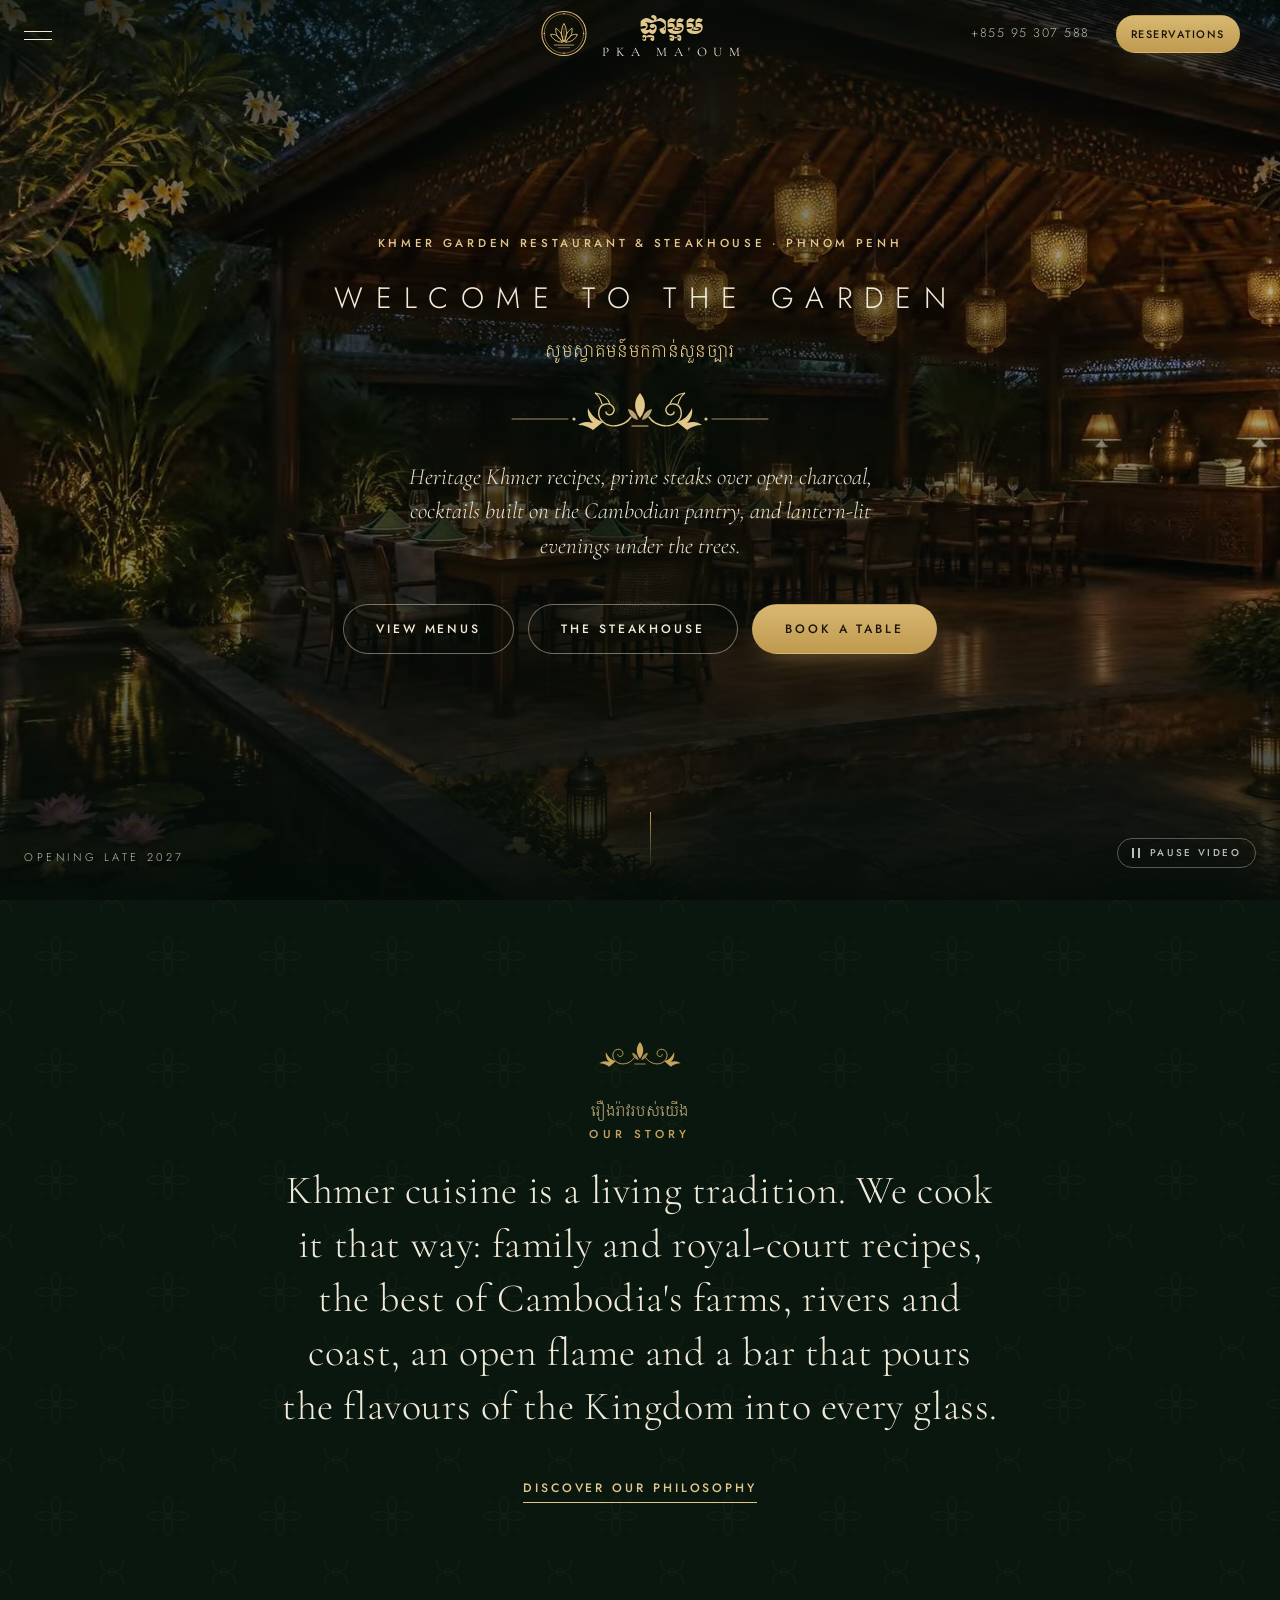
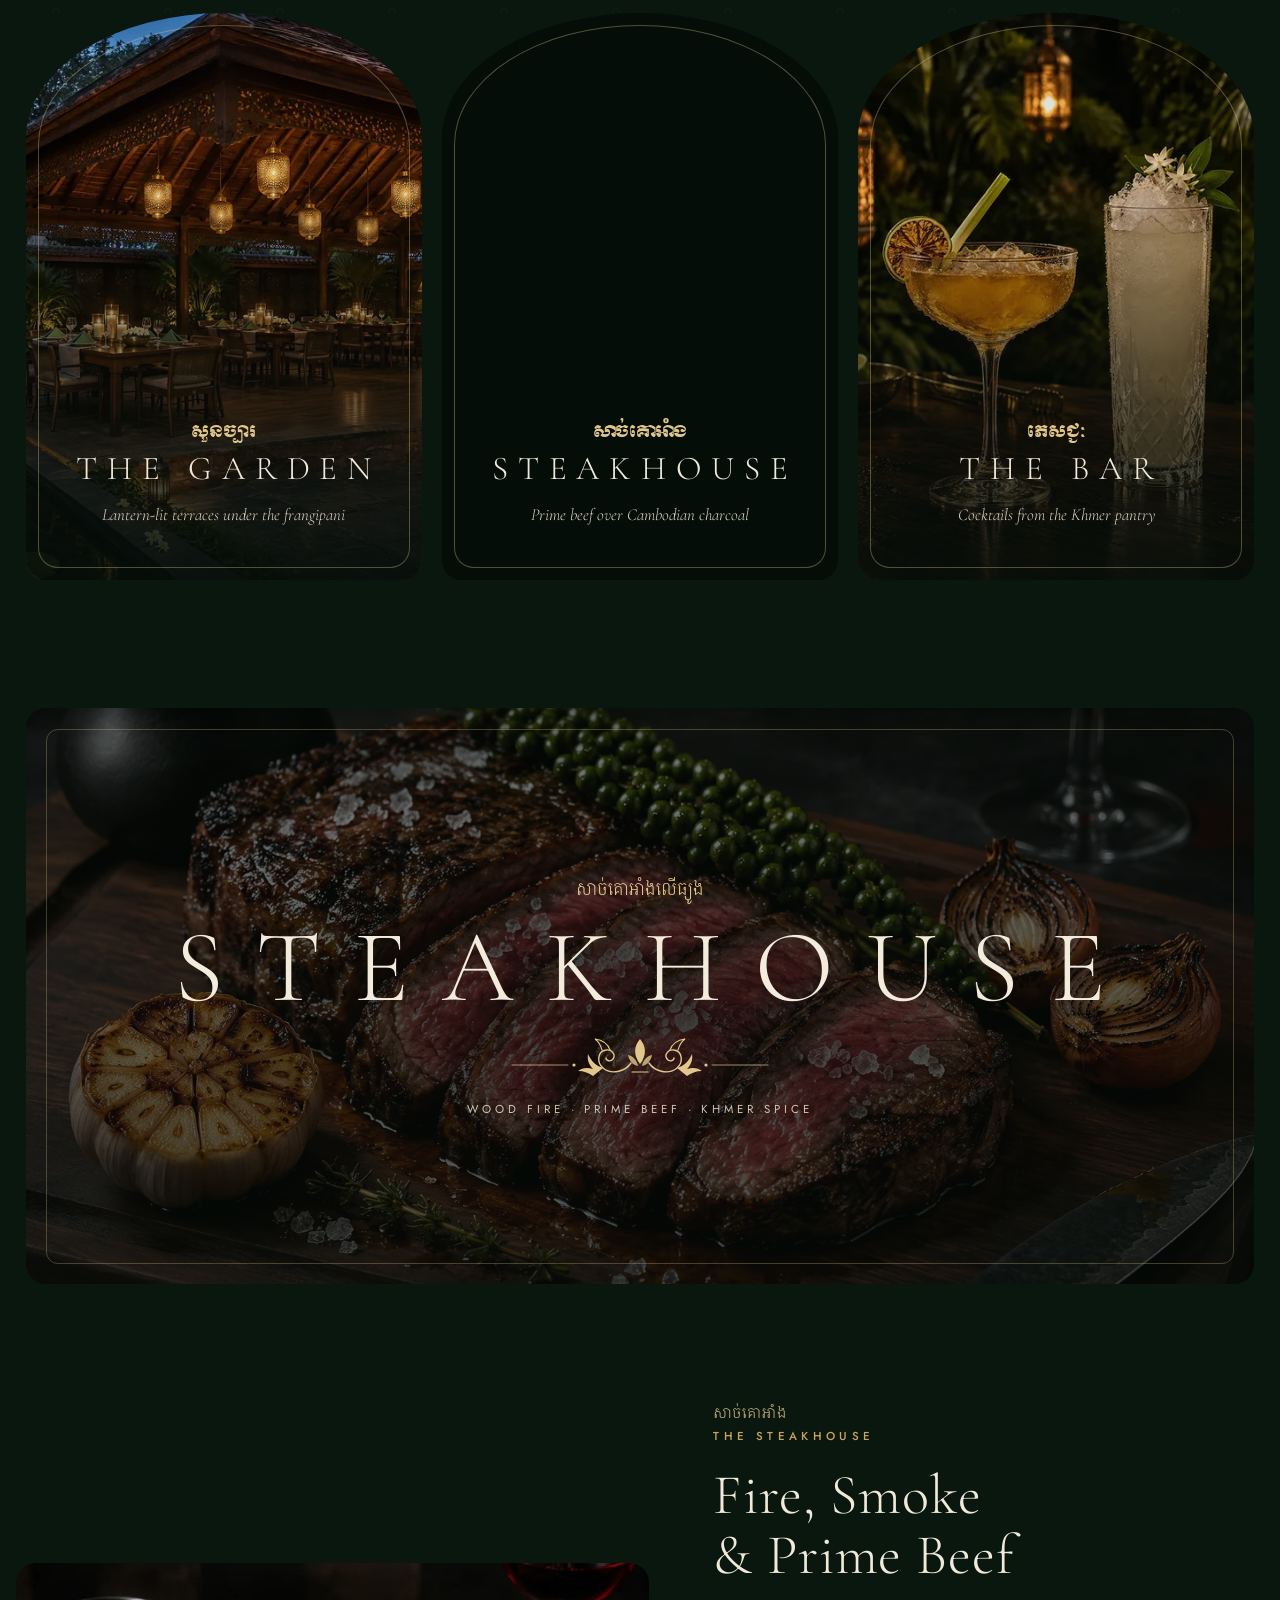
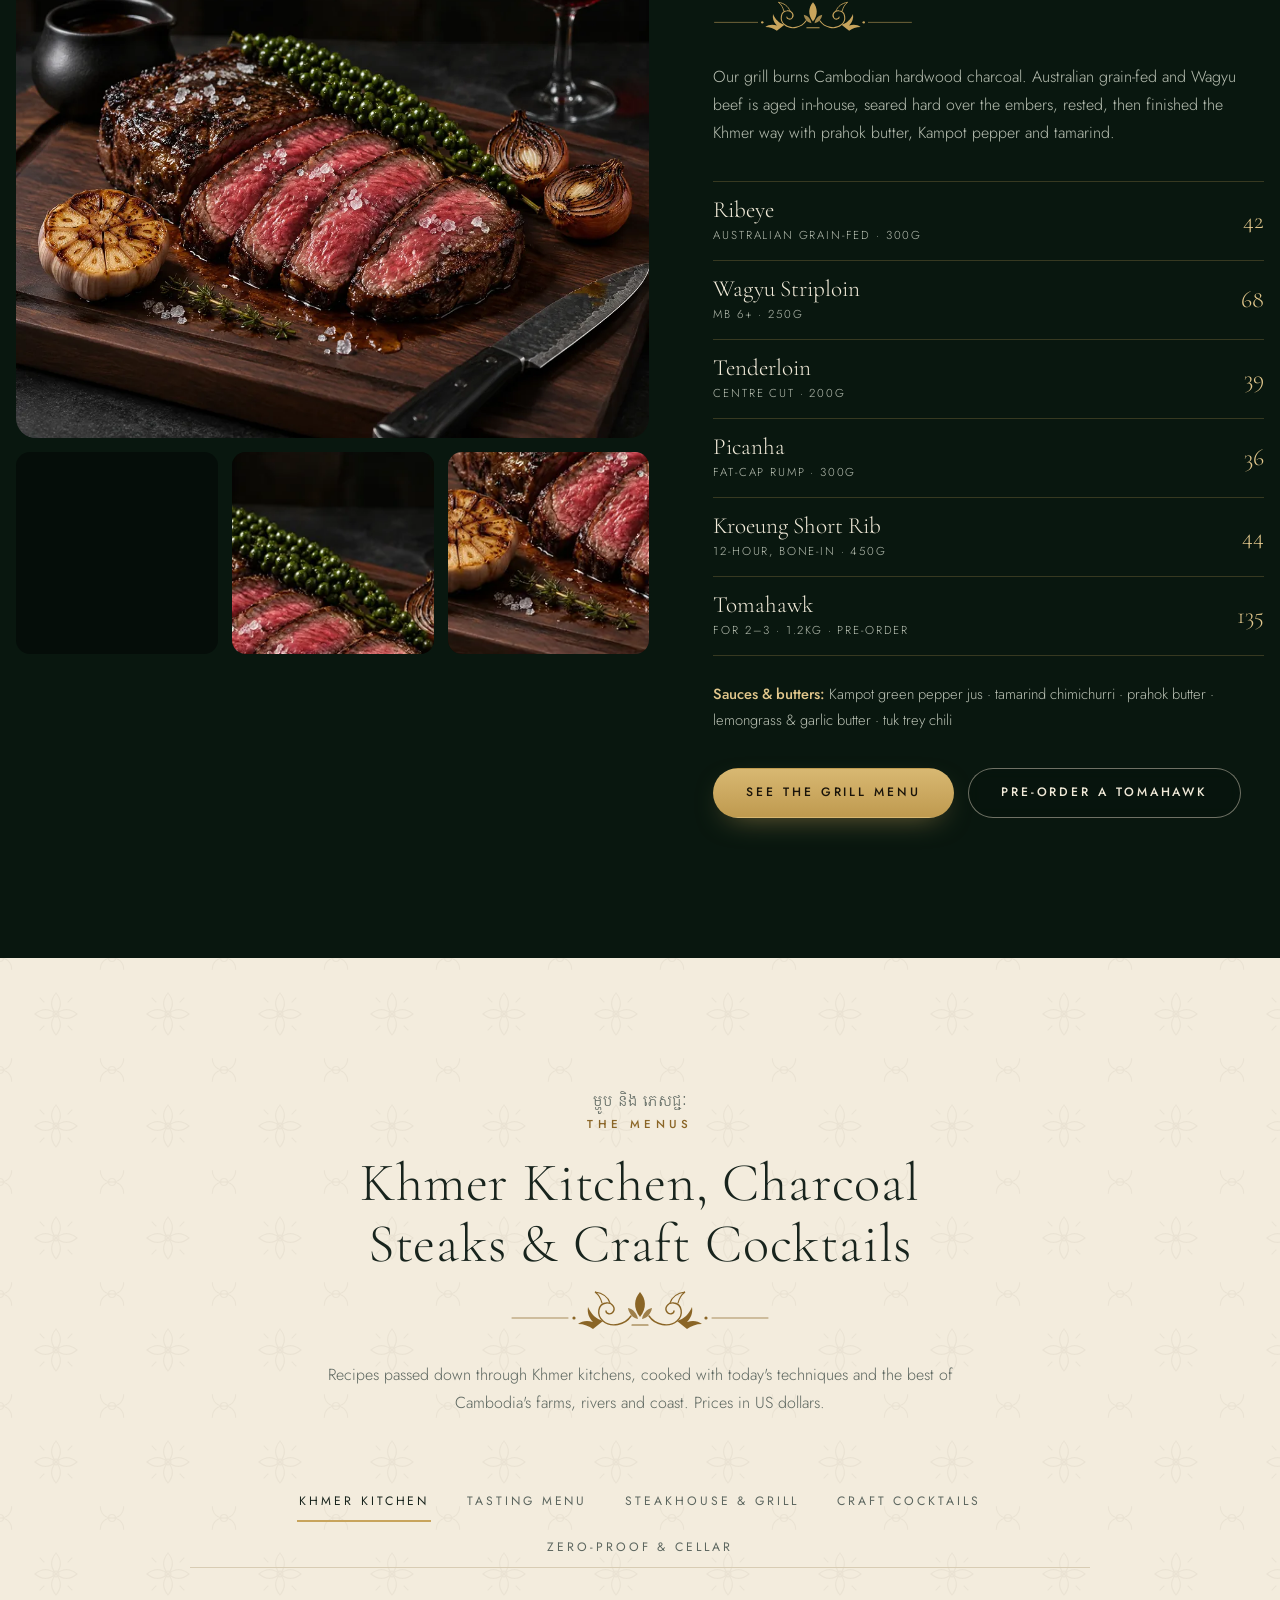
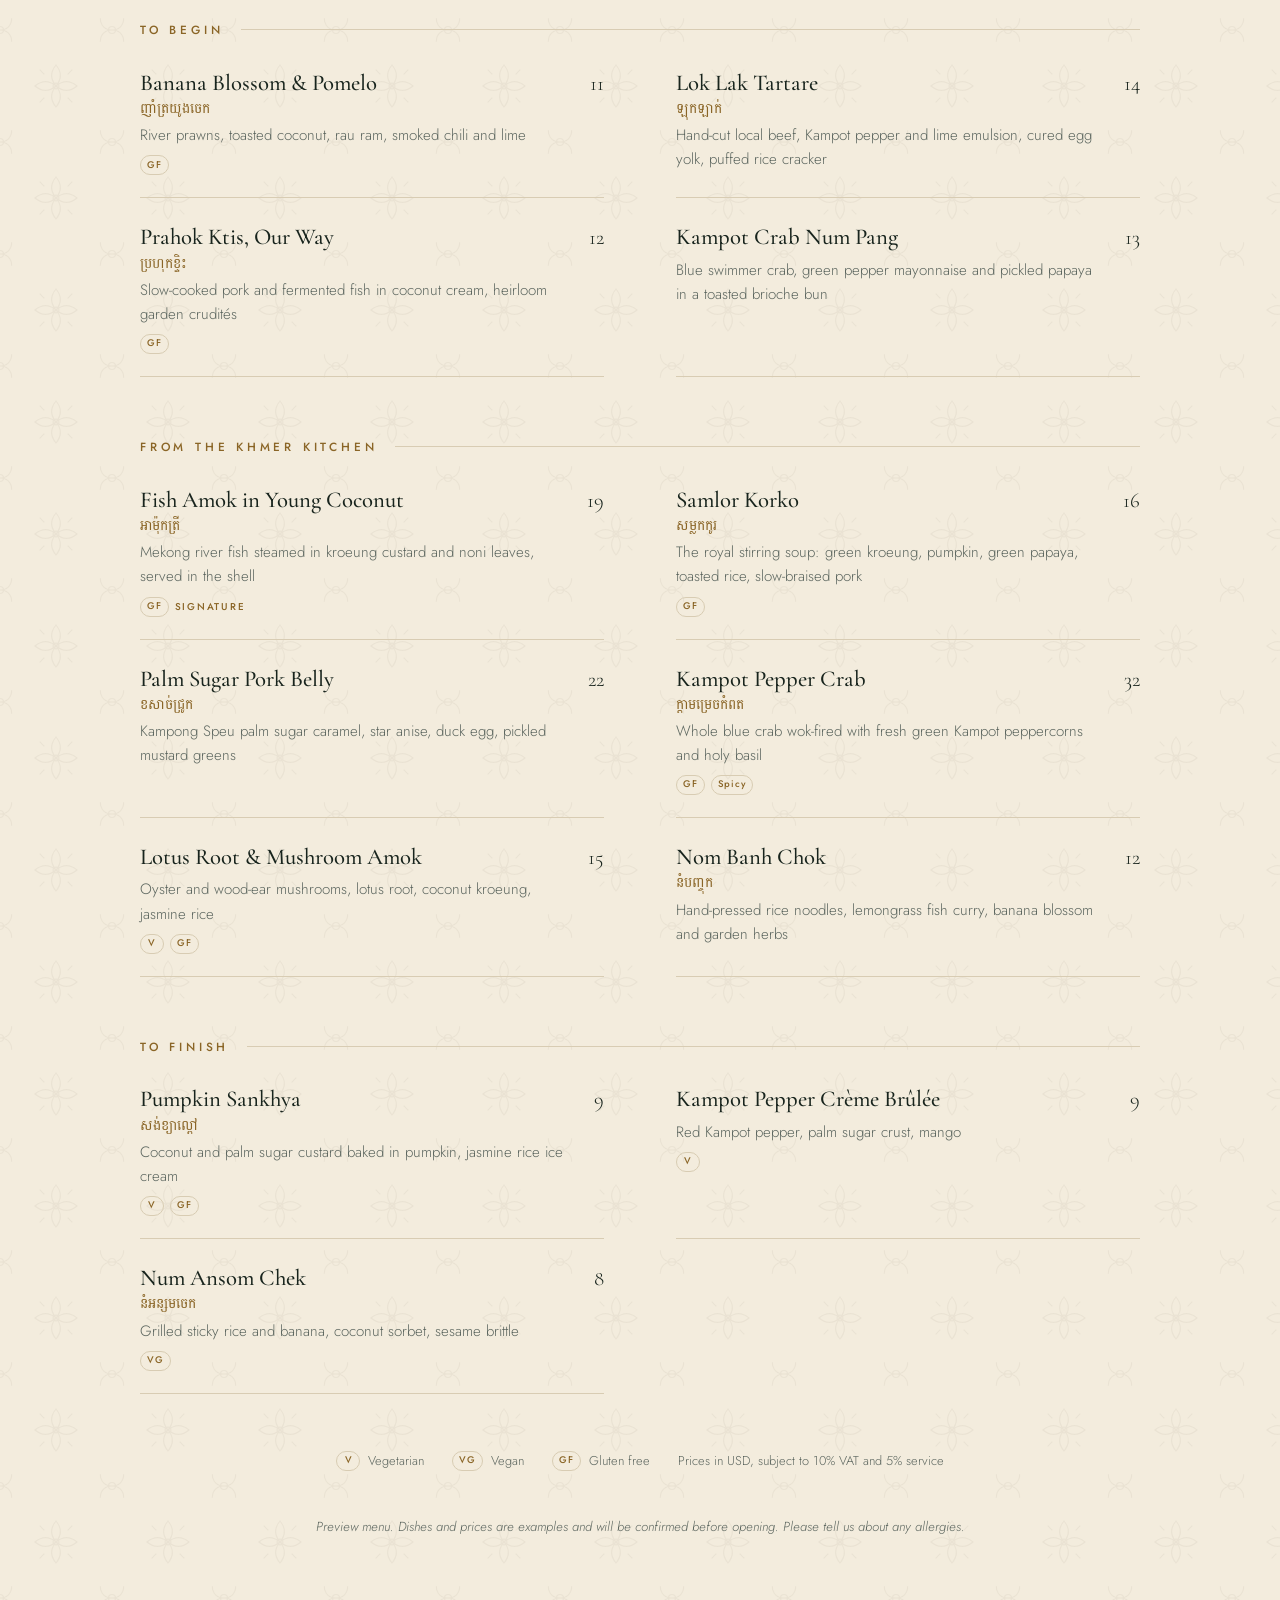
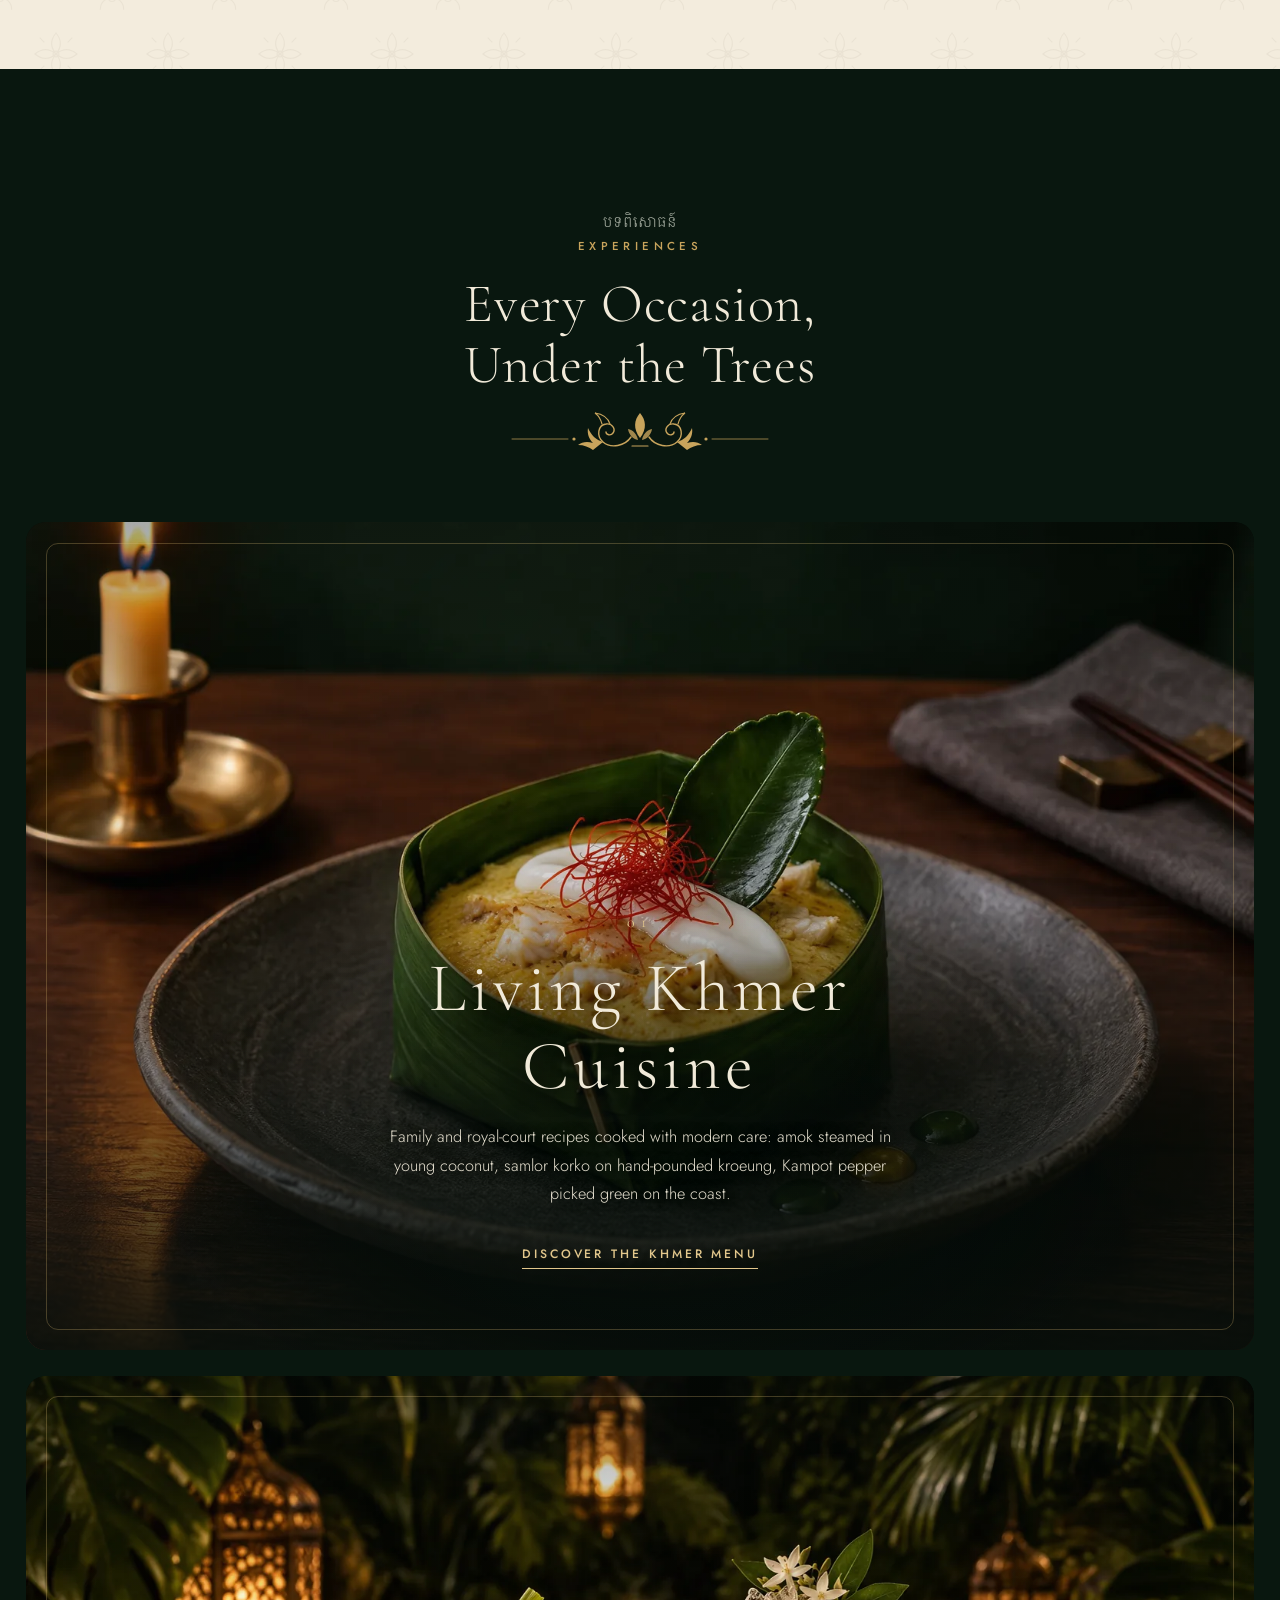
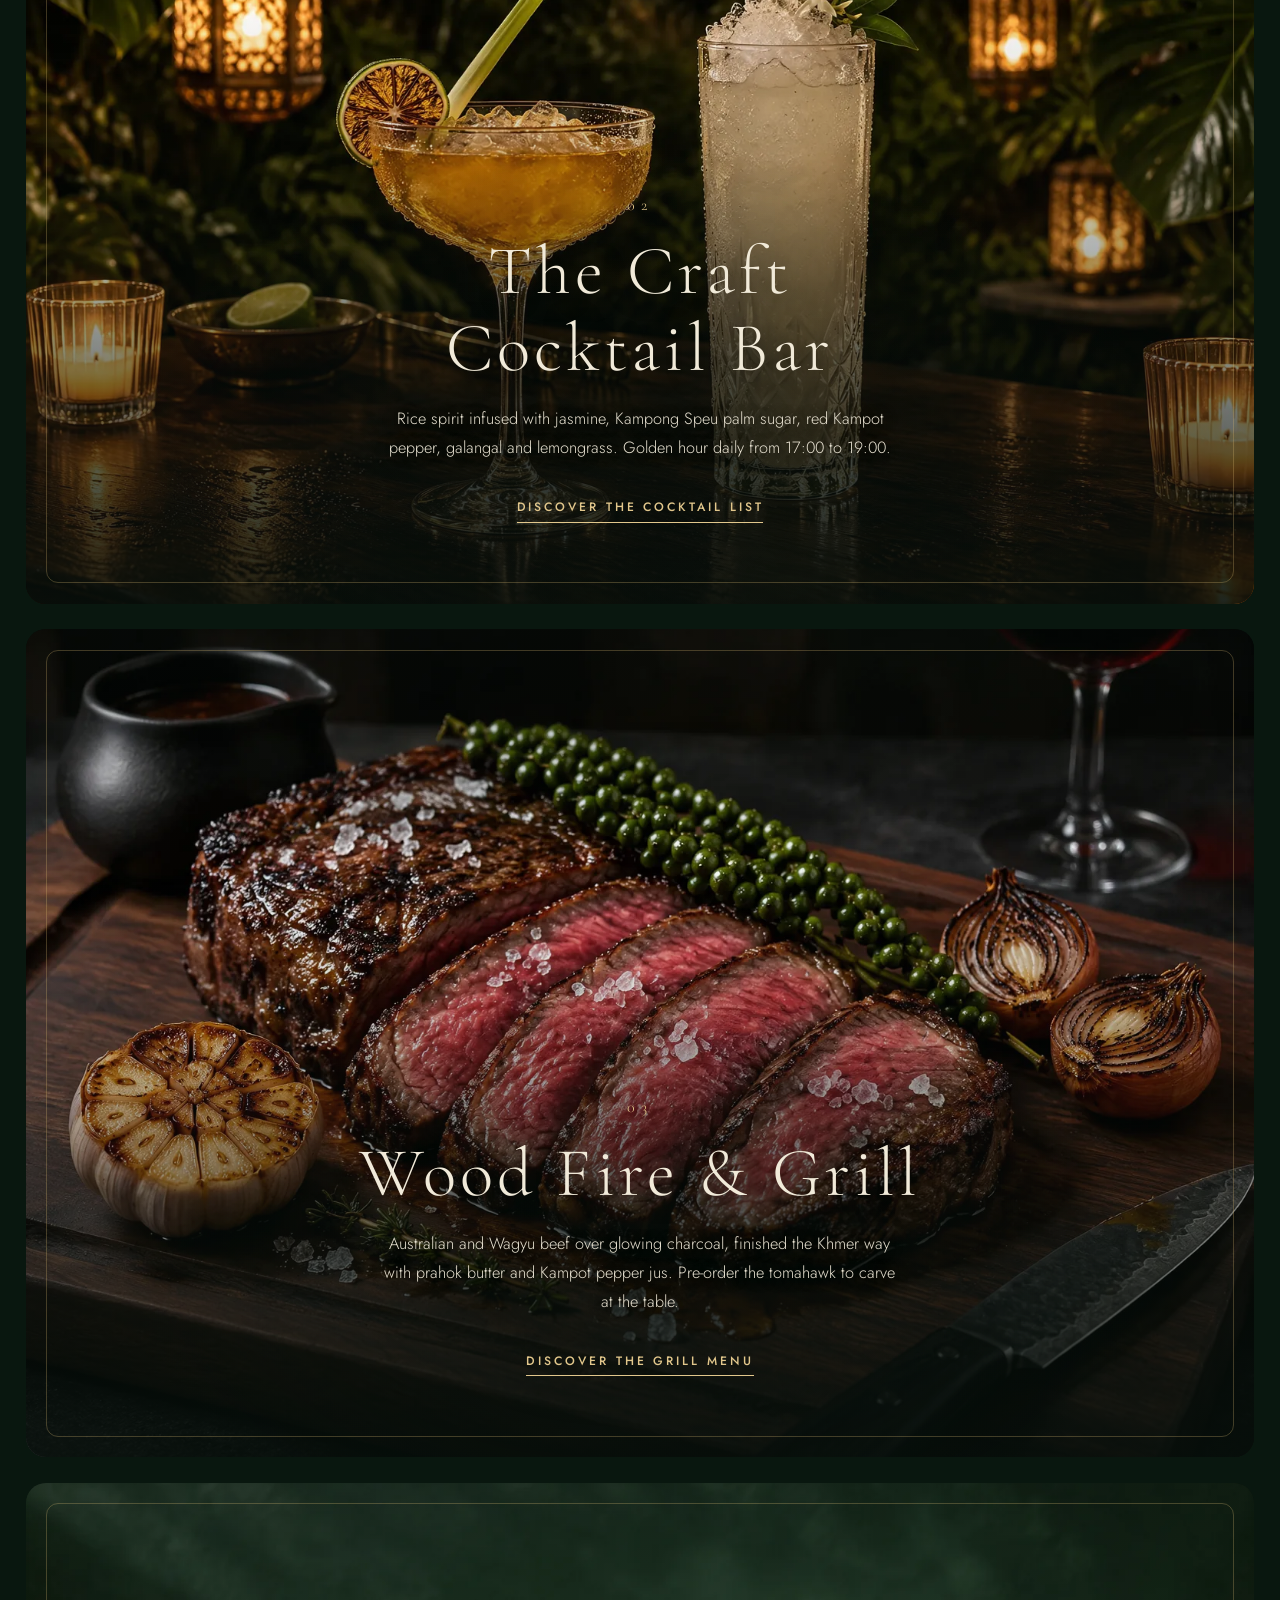
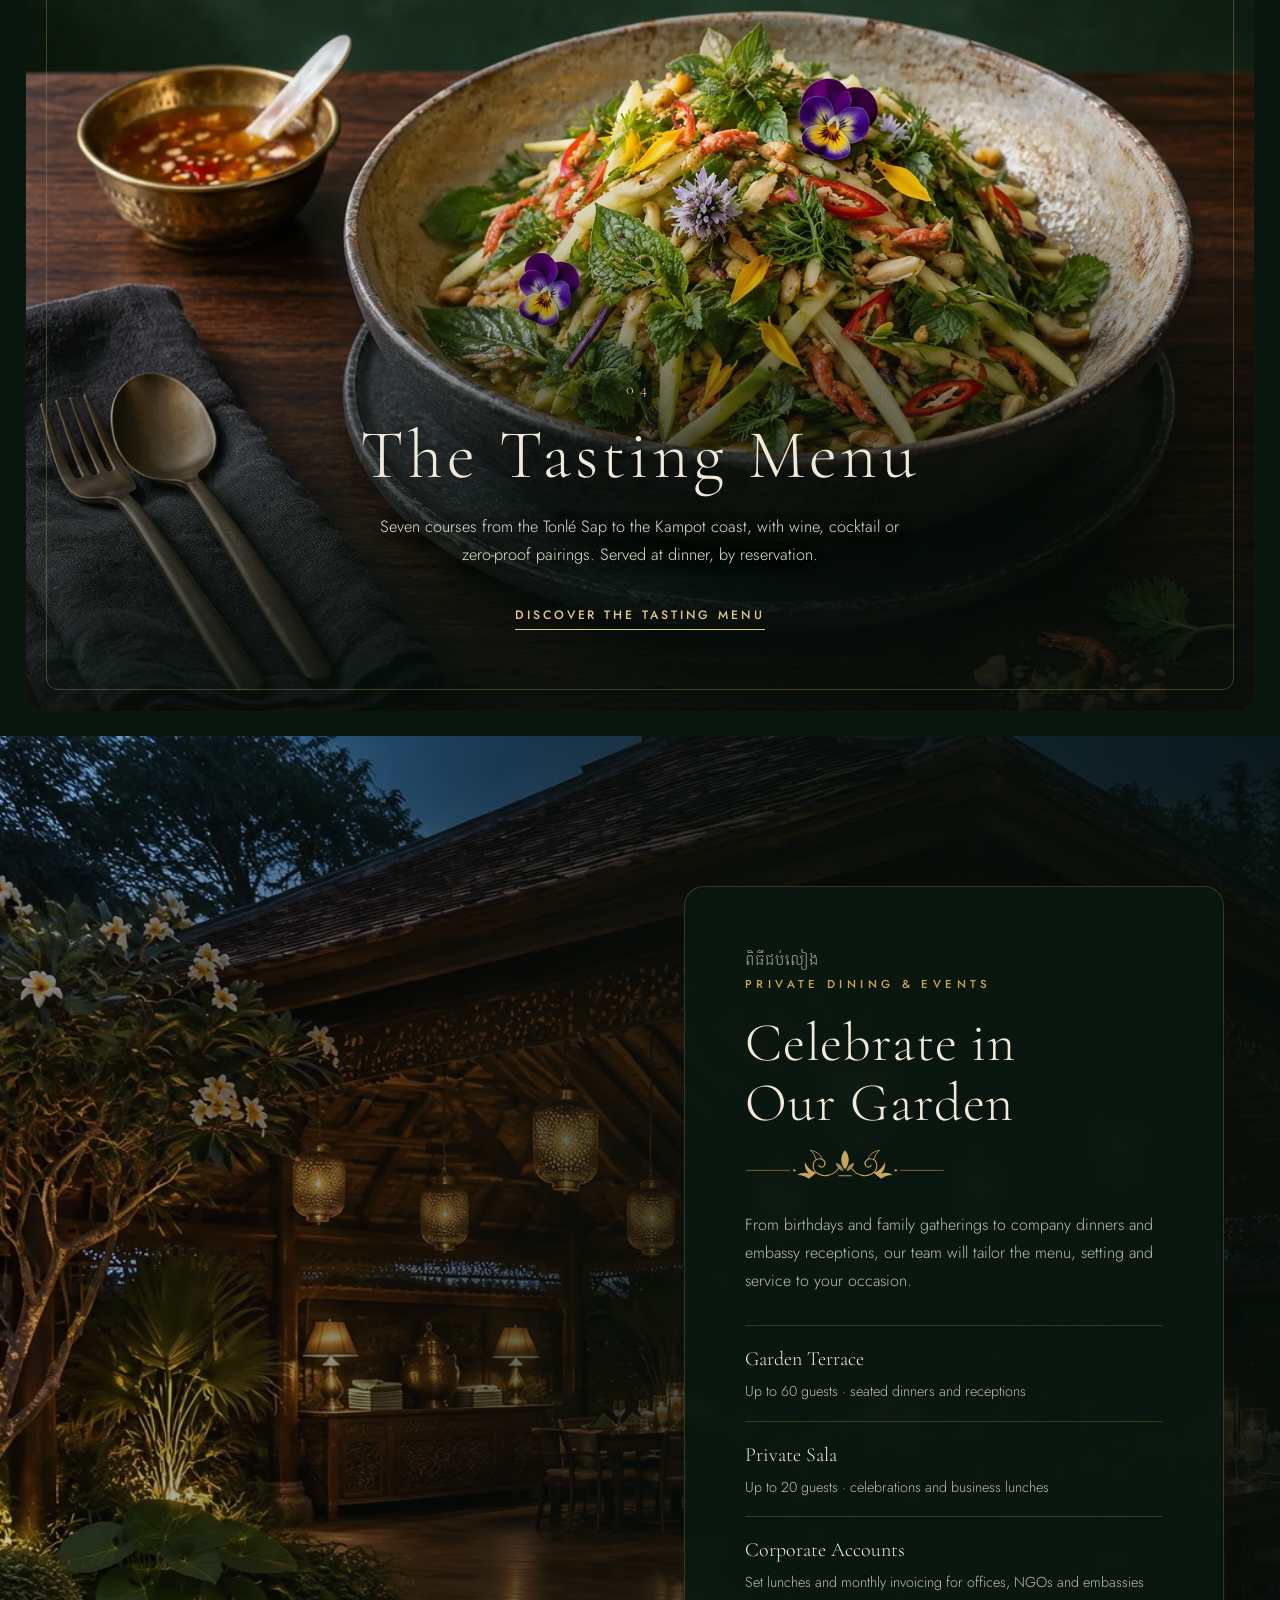
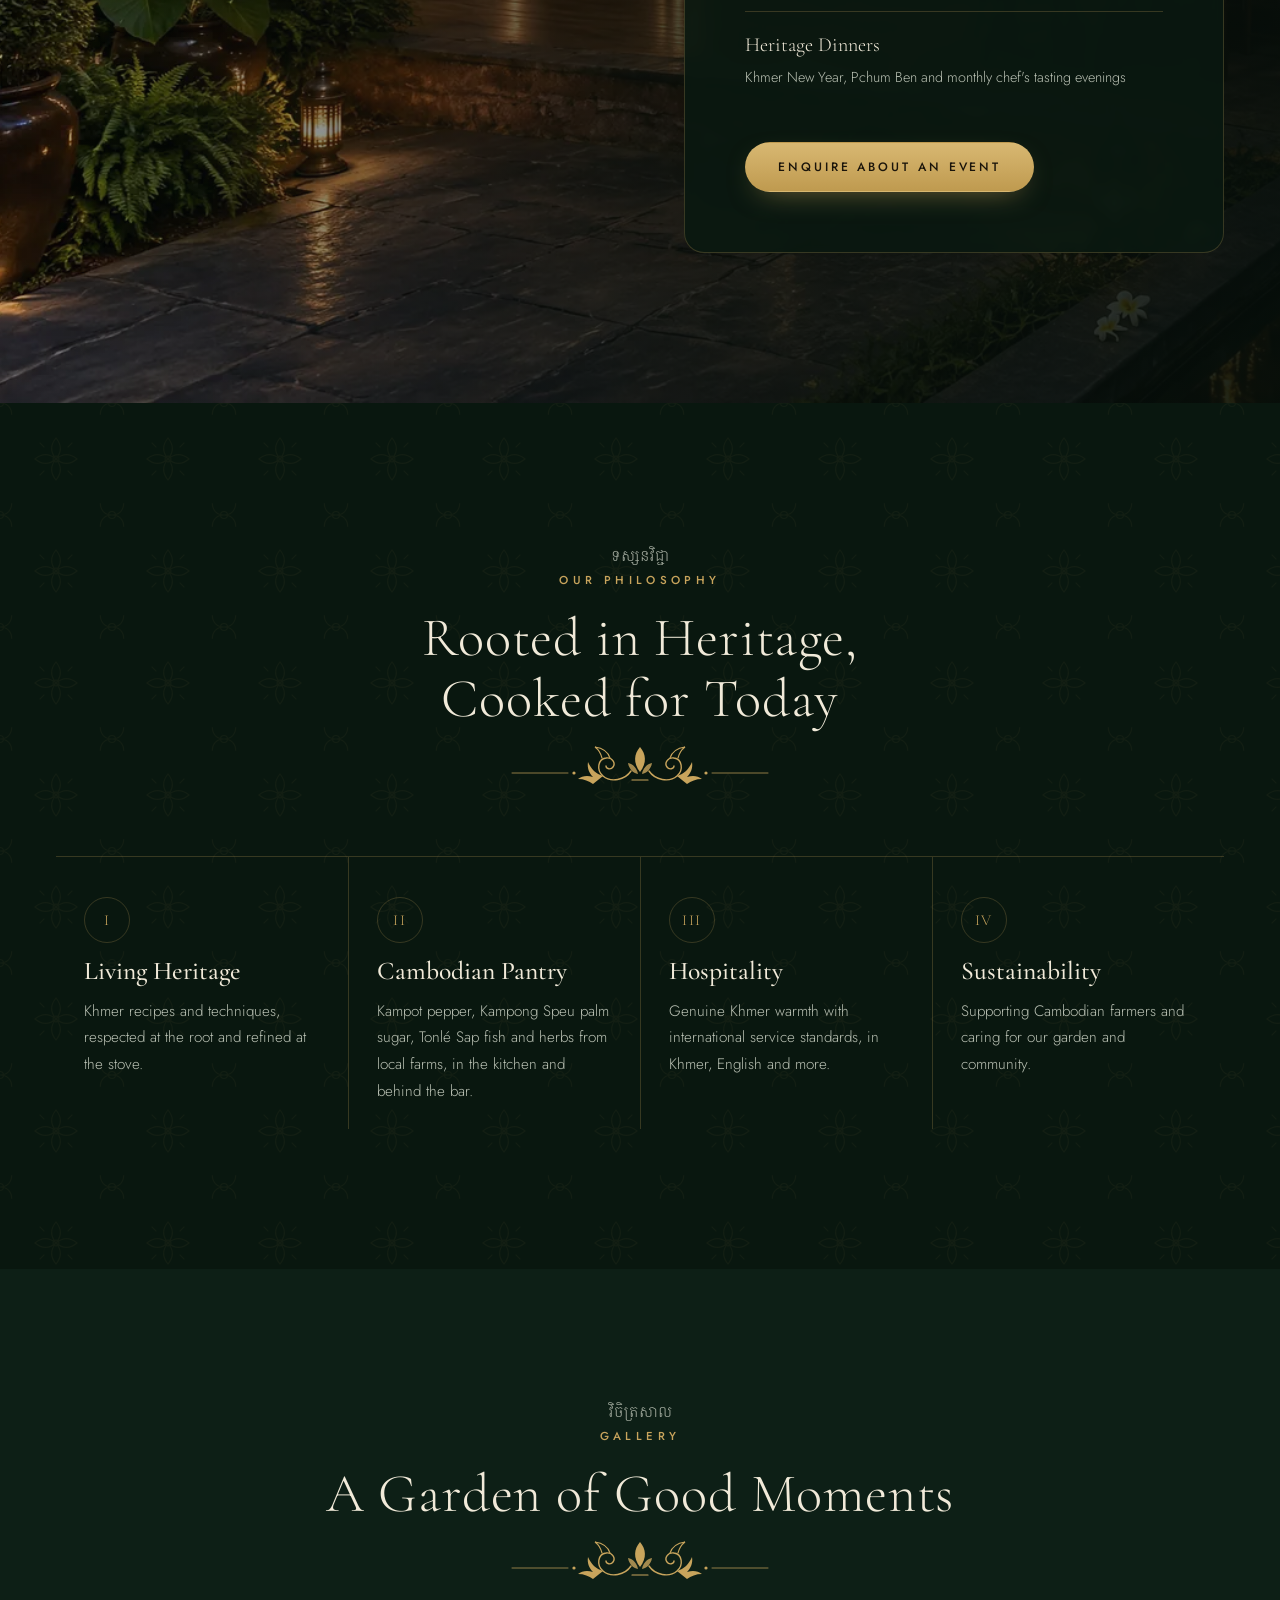
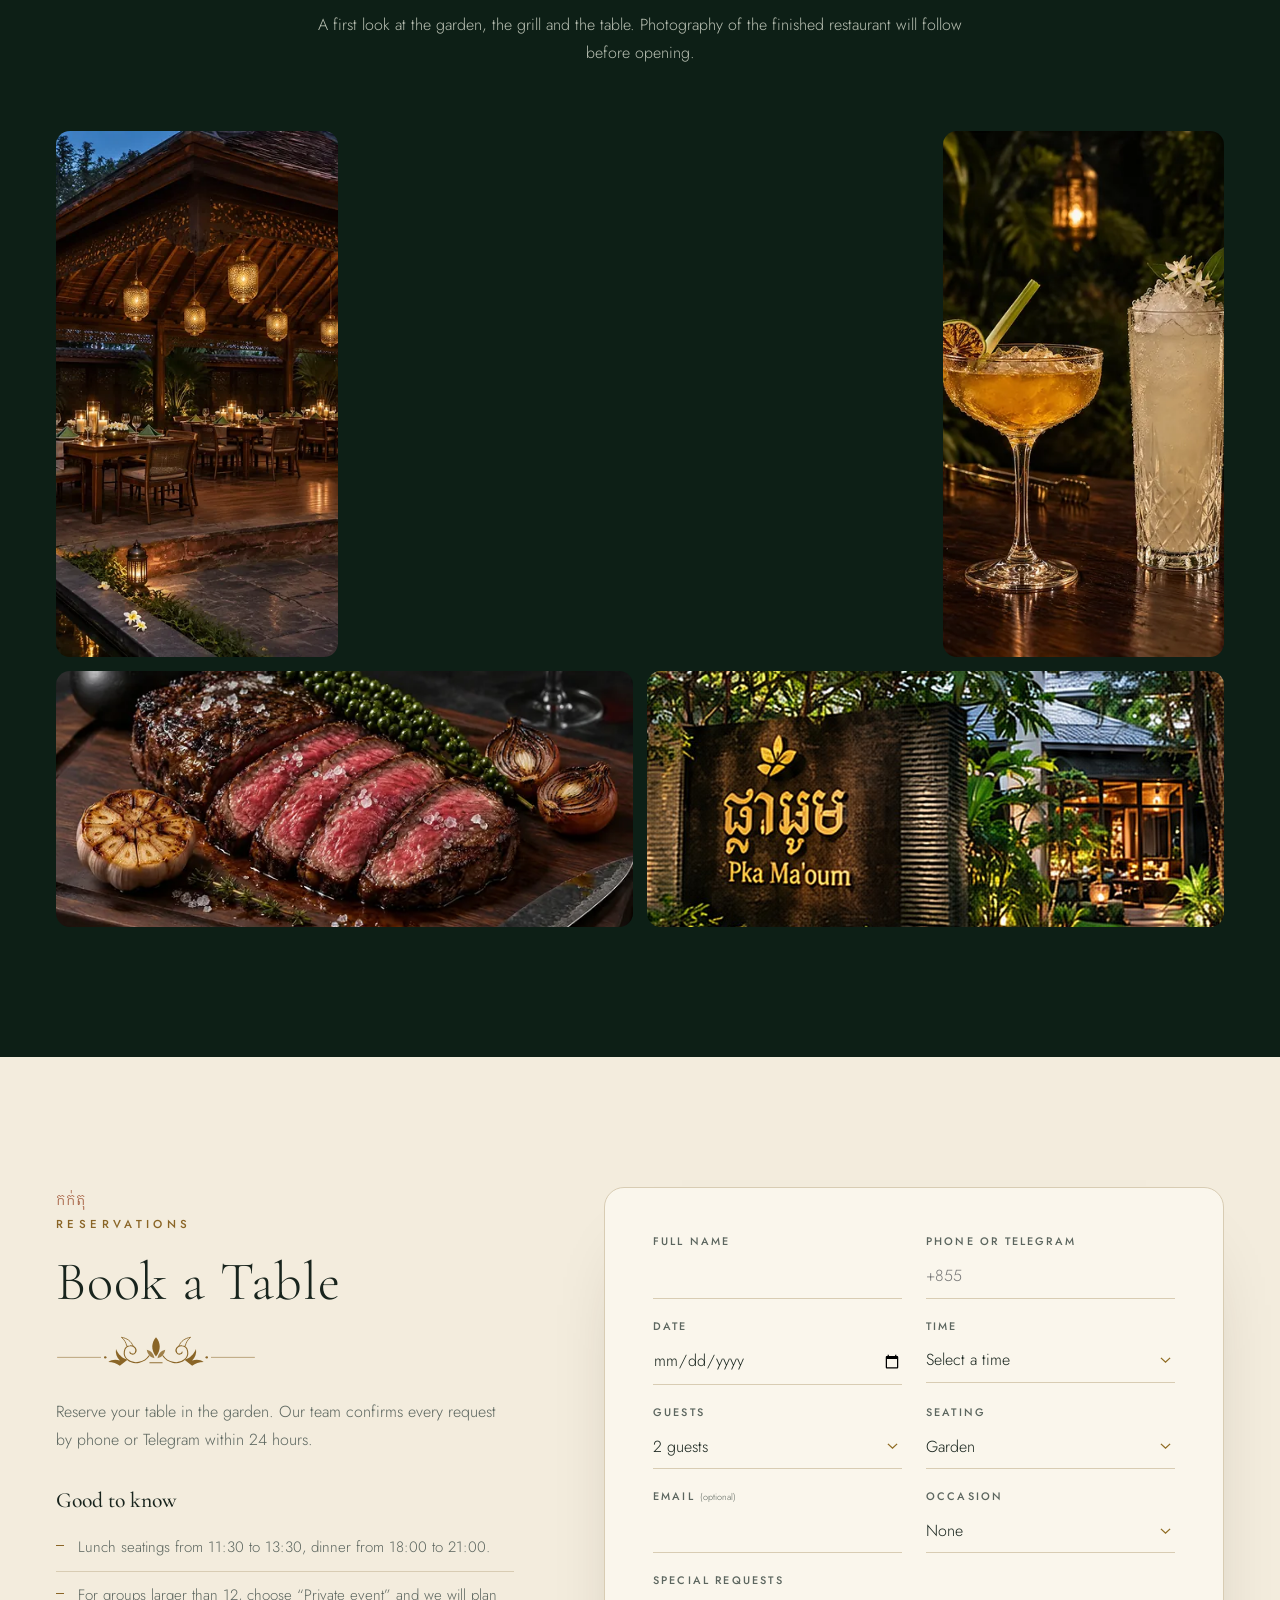
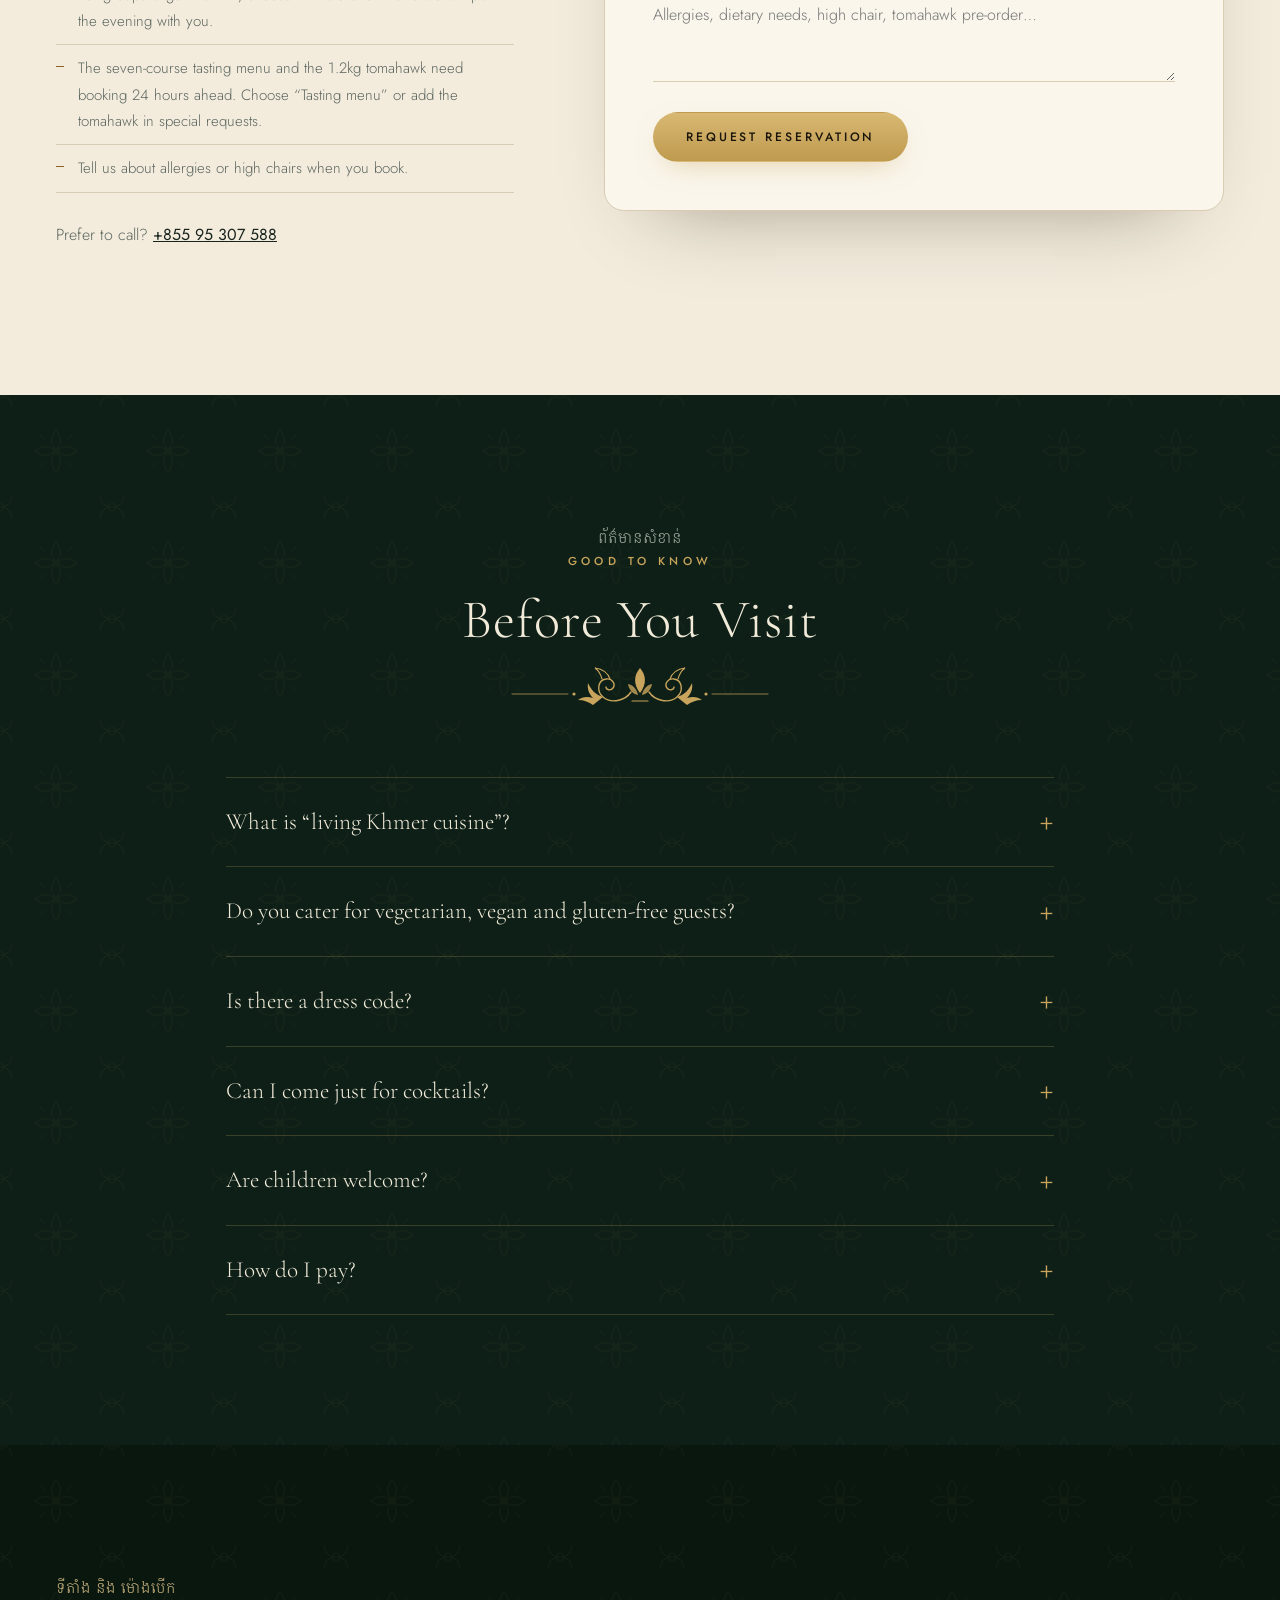
==== website/index.html @ cfbdf8c6 "Add Pka Ma'oum lotus emblem to header, footer and favicon; refine hero title The welcome heading bec" ====
<!doctype html>
<html lang="en">
<head>
<meta charset="utf-8">
<meta name="viewport" content="width=device-width, initial-scale=1">
<title>Pka Ma'oum | Khmer Garden Restaurant &amp; Steakhouse · Phnom Penh</title>
<meta name="description" content="Pka Ma'oum (ផ្កាម្អម) is a Khmer garden restaurant and steakhouse in Phnom Penh serving living Khmer cuisine, a seven-course tasting menu, charcoal-grilled steaks and craft cocktails made with Cambodian ingredients. Opening late 2027.">
<link rel="canonical" href="https://pka-maoum.netlify.app/">
<meta name="theme-color" content="#0c1f16">
<meta property="og:type" content="restaurant">
<meta property="og:site_name" content="Pka Ma'oum">
<meta property="og:title" content="Pka Ma'oum | Khmer Garden Restaurant &amp; Steakhouse">
<meta property="og:description" content="Modern Khmer cooking, craft cocktails on the Cambodian pantry and a lantern-lit garden in Phnom Penh.">
<meta property="og:url" content="https://pka-maoum.netlify.app/">
<meta property="og:image" content="https://pka-maoum.netlify.app/images/hero-garden-1920.jpg">
<meta name="twitter:card" content="summary_large_image">
<link rel="icon" type="image/svg+xml" href="images/logo-mark.svg">
<link rel="preconnect" href="https://fonts.googleapis.com">
<link rel="preconnect" href="https://fonts.gstatic.com" crossorigin>
<link href="https://fonts.googleapis.com/css2?family=Cormorant+Garamond:ital,wght@0,300;0,400;0,500;0,600;1,300;1,400&family=Jost:wght@300;400;500&family=Moul&family=Battambang:wght@400;700&display=swap" rel="stylesheet">
<link rel="preload" as="image" type="image/webp" imagesrcset="images/hero-garden-768.webp 768w, images/hero-garden-1280.webp 1280w, images/hero-garden-1920.webp 1920w, images/hero-garden-2720.webp 2720w" imagesizes="100vw">
<link rel="stylesheet" href="styles.css">
<script type="application/ld+json">
{
  "@context": "https://schema.org",
  "@type": "Restaurant",
  "name": "Pka Ma'oum",
  "alternateName": "ផ្កាម្អម",
  "description": "Khmer garden restaurant and steakhouse in Phnom Penh serving living Khmer cuisine, a tasting menu, charcoal-grilled steaks and craft cocktails.",
  "url": "https://pka-maoum.netlify.app/",
  "image": "https://pka-maoum.netlify.app/images/hero-garden-1920.jpg",
  "telephone": "+85595307588",
  "email": "info@pkamaoum.asia",
  "servesCuisine": ["Khmer", "Modern Cambodian", "Steakhouse", "Cocktail bar"],
  "priceRange": "$$$",
  "hasMenu": "https://pka-maoum.netlify.app/#menus",
  "currenciesAccepted": "USD, KHR",
  "acceptsReservations": true,
  "address": {"@type": "PostalAddress", "addressLocality": "Phnom Penh", "addressCountry": "KH"},
  "openingHoursSpecification": [
    {"@type": "OpeningHoursSpecification", "dayOfWeek": ["Monday","Tuesday","Wednesday","Thursday","Friday","Saturday","Sunday"], "opens": "11:00", "closes": "14:30"},
    {"@type": "OpeningHoursSpecification", "dayOfWeek": ["Monday","Tuesday","Wednesday","Thursday","Friday","Saturday","Sunday"], "opens": "17:30", "closes": "22:30"}
  ]
}
</script>
</head>
<body>
<a class="skip" href="#main">Skip to content</a>

<!-- ========== HEADER ========== -->
<header class="site-header">
  <div class="nav-wrap">
    <button class="nav-toggle" aria-expanded="false" aria-controls="main-nav" aria-label="Open menu"><span></span><span></span></button>
    <nav class="main-nav" id="main-nav" aria-label="Main">
      <a href="about.html">About Us</a>
      <a href="#steakhouse">Steakhouse</a>
      <a href="#menus">Menus</a>
      <a href="#menus" data-tab="drinks">Cocktails</a>
      <a href="#events">Private Dining</a>
      <a href="#visit">Visit</a>
    </nav>
    <a href="#home" class="brand" aria-label="Pka Ma'oum home">
      <img class="brand-mark" src="images/logo-mark.svg" alt="" width="48" height="48">
      <span class="brand-text"><span class="brand-kh" lang="km">ផ្កាម្អម</span>
      <span class="brand-en">Pka Ma'oum</span></span>
    </a>
    <div class="nav-right">
      <a href="tel:+85595307588" class="nav-phone">+855 95 307 588</a>
      <a href="#reserve" class="btn btn-gold btn-sm"><span class="lbl-lg">Reservations</span><span class="lbl-sm" aria-hidden="true">Book</span></a>
    </div>
  </div>
</header>

<main id="main">
<!-- ========== HERO ========== -->
<section class="hero" id="home" aria-labelledby="hero-title">
  <div class="hero-media"><img fetchpriority="high" src="images/hero-garden-1280.webp" srcset="images/hero-garden-768.webp 768w, images/hero-garden-1280.webp 1280w, images/hero-garden-1920.webp 1920w, images/hero-garden-2720.webp 2720w" sizes="100vw" alt="The Pka Ma'oum garden terrace at dusk, lit by brass lanterns" width="2720" height="1536">
    <video class="hero-video" muted playsinline loop preload="none" aria-hidden="true" tabindex="-1" poster="images/hero-garden-1280.webp" data-src-wide="video/hero-garden-1080" data-src-tall="video/hero-garden-portrait"></video>
  </div>
  <div class="hero-content">
    <p class="kicker">Khmer Garden Restaurant &amp; Steakhouse · Phnom Penh</p>
    <h1 id="hero-title">Welcome to the Garden</h1>
    <p class="hero-kh" lang="km">សូមស្វាគមន៍មកកាន់សួនច្បារ</p>
    <span class="kbach" aria-hidden="true"></span>
    <p class="hero-lede">Heritage Khmer recipes, prime steaks over open charcoal, cocktails built on the Cambodian pantry, and lantern-lit evenings under the trees.</p>
    <div class="hero-actions">
      <a href="#menus" class="btn btn-ghost">View Menus</a>
      <a href="#steakhouse" class="btn btn-ghost">The Steakhouse</a>
      <a href="#reserve" class="btn btn-gold">Book a Table</a>
    </div>
  </div>
  <div class="hero-foot"><span>Opening Late 2027</span><a href="#intro" class="scroll-cue" aria-label="Scroll down"></a><button type="button" class="video-toggle" aria-pressed="false" hidden><span class="vt-icon" aria-hidden="true"></span><span class="vt-label">Pause video</span></button></div>
</section>

<!-- ========== INTRO ========== -->
<section class="intro lattice" id="intro">
  <div class="container narrow center reveal">
    <span class="kbach-mark" aria-hidden="true"></span>
    <p class="eyebrow-kh" lang="km" aria-hidden="true">រឿងរ៉ាវរបស់យើង</p>
      <p class="eyebrow">Our Story</p>
    <h2 class="statement">Khmer cuisine is a living tradition. We cook it that way: family and royal-court recipes, the best of Cambodia's farms, rivers and coast, an open flame and a bar that pours the flavours of the Kingdom into every glass.</h2>
    <a href="#philosophy" class="link-line">Discover our philosophy</a>
  </div>
</section>

<!-- ========== CHAPTERS ========== -->
<section class="chapters" aria-label="Discover Pka Ma'oum">
  <a class="chapter reveal" href="about.html">
    <figure class="chapter-img"><img src="images/garden-pavilion-800.webp" srcset="images/garden-pavilion-480.webp 480w, images/garden-pavilion-800.webp 800w, images/garden-pavilion-1152.webp 1152w" sizes="(max-width:760px) 92vw, 33vw" alt="The teak pavilion with hanging brass lanterns" loading="lazy" decoding="async" width="1152" height="1536"></figure>
    <span class="chapter-text"><span class="chapter-kh" lang="km">សួនច្បារ</span><span class="chapter-title">The Garden</span><span class="chapter-sub">Lantern-lit terraces under the frangipani</span></span>
  </a>
  <a class="chapter reveal" href="#steakhouse">
    <figure class="chapter-img"><img src="images/charcoal-steak-1024.webp" srcset="images/charcoal-steak-640.webp 640w, images/charcoal-steak-1024.webp 1024w, images/charcoal-steak-1600.webp 1600w" sizes="(max-width:760px) 92vw, 33vw" alt="Charcoal-grilled ribeye with Kampot green pepper" loading="lazy" decoding="async" width="2336" height="1760"></figure>
    <span class="chapter-text"><span class="chapter-kh" lang="km">សាច់គោអាំង</span><span class="chapter-title">Steakhouse</span><span class="chapter-sub">Prime beef over Cambodian charcoal</span></span>
  </a>
  <a class="chapter reveal" href="#menus" data-tab="drinks">
    <figure class="chapter-img"><img src="images/cocktails-tall-800.webp" srcset="images/cocktails-tall-480.webp 480w, images/cocktails-tall-800.webp 800w, images/cocktails-tall-1320.webp 1320w" sizes="(max-width:760px) 92vw, 33vw" alt="A jasmine highball and a palm-sugar sour at the bar" loading="lazy" decoding="async" width="1320" height="1760"></figure>
    <span class="chapter-text"><span class="chapter-kh" lang="km">ភេសជ្ជៈ</span><span class="chapter-title">The Bar</span><span class="chapter-sub">Cocktails from the Khmer pantry</span></span>
  </a>
</section>

<!-- ========== STEAKHOUSE ========== -->
<section class="steakhouse" id="steakhouse" aria-labelledby="steak-title">
  <div class="steak-banner reveal" aria-hidden="true">
    <img src="images/charcoal-steak-1600.webp" srcset="images/charcoal-steak-1024.webp 1024w, images/charcoal-steak-1600.webp 1600w, images/charcoal-steak-2336.webp 2336w" sizes="100vw" alt="" loading="lazy" decoding="async" width="2336" height="1760">
    <div class="steak-banner-text"><p class="banner-kh" lang="km">សាច់គោអាំងលើធ្យូង</p><p class="banner-title">Steakhouse</p><span class="kbach" aria-hidden="true"></span><p class="banner-sub">Wood fire · Prime beef · Khmer spice</p></div>
  </div>
  <div class="steak-grid">
    <div class="steak-media reveal">
      <figure class="steak-main"><img src="images/charcoal-steak-1600.webp" srcset="images/charcoal-steak-640.webp 640w, images/charcoal-steak-1024.webp 1024w, images/charcoal-steak-1600.webp 1600w, images/charcoal-steak-2336.webp 2336w" sizes="(max-width:900px) 100vw, 55vw" alt="Charcoal-grilled ribeye sliced on a board with Kampot green pepper and roasted garlic" loading="lazy" decoding="async" width="2336" height="1760"></figure>
      <div class="steak-details" aria-hidden="true">
        <figure><img src="images/charcoal-steak-1024.webp" srcset="images/charcoal-steak-640.webp 640w, images/charcoal-steak-1024.webp 1024w, images/charcoal-steak-1600.webp 1600w, images/charcoal-steak-2336.webp 2336w" sizes="(max-width:900px) 33vw, 18vw" alt="" loading="lazy" decoding="async" width="2336" height="1760" style="transform-origin:63% 60%"></figure>
        <figure><img src="images/charcoal-steak-1024.webp" srcset="images/charcoal-steak-640.webp 640w, images/charcoal-steak-1024.webp 1024w, images/charcoal-steak-1600.webp 1600w, images/charcoal-steak-2336.webp 2336w" sizes="(max-width:900px) 33vw, 18vw" alt="" loading="lazy" decoding="async" width="2336" height="1760" style="transform-origin:80% 8%"></figure>
        <figure><img src="images/charcoal-steak-1024.webp" srcset="images/charcoal-steak-640.webp 640w, images/charcoal-steak-1024.webp 1024w, images/charcoal-steak-1600.webp 1600w, images/charcoal-steak-2336.webp 2336w" sizes="(max-width:900px) 33vw, 18vw" alt="" loading="lazy" decoding="async" width="2336" height="1760" style="transform-origin:0% 72%"></figure>
      </div>
    </div>
    <div class="steak-copy reveal">
      <p class="eyebrow-kh" lang="km" aria-hidden="true">សាច់គោអាំង</p>
      <p class="eyebrow">The Steakhouse</p>
      <h2 id="steak-title">Fire, Smoke &amp; Prime Beef</h2>
      <span class="kbach" aria-hidden="true"></span>
      <p class="steak-lede">Our grill burns Cambodian hardwood charcoal. Australian grain-fed and Wagyu beef is aged in-house, seared hard over the embers, rested, then finished the Khmer way with prahok butter, Kampot pepper and tamarind.</p>
      <ul class="cuts">
        <li><span class="cut-name">Ribeye</span><span class="cut-meta">Australian grain-fed · 300g</span><span class="cut-price">42</span></li>
        <li><span class="cut-name">Wagyu Striploin</span><span class="cut-meta">MB 6+ · 250g</span><span class="cut-price">68</span></li>
        <li><span class="cut-name">Tenderloin</span><span class="cut-meta">Centre cut · 200g</span><span class="cut-price">39</span></li>
        <li><span class="cut-name">Picanha</span><span class="cut-meta">Fat-cap rump · 300g</span><span class="cut-price">36</span></li>
        <li><span class="cut-name">Kroeung Short Rib</span><span class="cut-meta">12-hour, bone-in · 450g</span><span class="cut-price">44</span></li>
        <li><span class="cut-name">Tomahawk</span><span class="cut-meta">For 2–3 · 1.2kg · pre-order</span><span class="cut-price">135</span></li>
      </ul>
      <p class="steak-sauces"><strong>Sauces &amp; butters:</strong> Kampot green pepper jus · tamarind chimichurri · prahok butter · lemongrass &amp; garlic butter · tuk trey chili</p>
      <div class="steak-actions">
        <a href="#menus" data-tab="steak" class="btn btn-gold">See the Grill Menu</a>
        <a href="#reserve" class="btn btn-ghost" data-occasion="Tomahawk pre-order">Pre-order a Tomahawk</a>
      </div>
    </div>
  </div>
</section>

<!-- ========== MENUS ========== -->
<section class="menus lattice" id="menus" aria-labelledby="menus-title">
  <div class="container">
    <header class="section-head center reveal">
      <p class="eyebrow-kh" lang="km" aria-hidden="true">ម្ហូប និង ភេសជ្ជៈ</p>
      <p class="eyebrow">The Menus</p>
      <h2 id="menus-title">Khmer Kitchen, Charcoal Steaks &amp; Craft Cocktails</h2>
      <span class="kbach" aria-hidden="true"></span>
      <p>Recipes passed down through Khmer kitchens, cooked with today's techniques and the best of Cambodia's farms, rivers and coast. Prices in US dollars.</p>
    </header>
    <div class="tabs" role="tablist" aria-label="Menu sections">
      <button role="tab" aria-selected="true" aria-controls="tab-khmer" id="t-khmer" data-tab="khmer">Khmer Kitchen</button>
      <button role="tab" aria-selected="false" aria-controls="tab-tasting" id="t-tasting" data-tab="tasting" tabindex="-1">Tasting Menu</button>
      <button role="tab" aria-selected="false" aria-controls="tab-steak" id="t-steak" data-tab="steak" tabindex="-1">Steakhouse &amp; Grill</button>
      <button role="tab" aria-selected="false" aria-controls="tab-drinks" id="t-drinks" data-tab="drinks" tabindex="-1">Craft Cocktails</button>
      <button role="tab" aria-selected="false" aria-controls="tab-cellar" id="t-cellar" data-tab="cellar" tabindex="-1">Zero-Proof &amp; Cellar</button>
    </div>

    <div class="tab-panel" id="tab-khmer" role="tabpanel" aria-labelledby="t-khmer">
      <div class="menu-groups">
        <div class="menu-group">
          <h3 class="group-title">To Begin</h3>
          <ul class="menu-list">
            <li><div><h4>Banana Blossom &amp; Pomelo <span lang="km">ញាំត្រយូងចេក</span></h4><p>River prawns, toasted coconut, rau ram, smoked chili and lime</p><p class="tags"><abbr title="Gluten free">GF</abbr></p></div><span class="price">11</span></li>
            <li><div><h4>Lok Lak Tartare <span lang="km">ឡុកឡាក់</span></h4><p>Hand-cut local beef, Kampot pepper and lime emulsion, cured egg yolk, puffed rice cracker</p></div><span class="price">14</span></li>
            <li><div><h4>Prahok Ktis, Our Way <span lang="km">ប្រហុកខ្ទិះ</span></h4><p>Slow-cooked pork and fermented fish in coconut cream, heirloom garden crudités</p><p class="tags"><abbr title="Gluten free">GF</abbr></p></div><span class="price">12</span></li>
            <li><div><h4>Kampot Crab Num Pang</h4><p>Blue swimmer crab, green pepper mayonnaise and pickled papaya in a toasted brioche bun</p></div><span class="price">13</span></li>
          </ul>
        </div>
        <div class="menu-group">
          <h3 class="group-title">From the Khmer Kitchen</h3>
          <ul class="menu-list">
            <li><div><h4>Fish Amok in Young Coconut <span lang="km">អាម៉ុកត្រី</span></h4><p>Mekong river fish steamed in kroeung custard and noni leaves, served in the shell</p><p class="tags"><abbr title="Gluten free">GF</abbr> <em>Signature</em></p></div><span class="price">19</span></li>
            <li><div><h4>Samlor Korko <span lang="km">សម្លកកូរ</span></h4><p>The royal stirring soup: green kroeung, pumpkin, green papaya, toasted rice, slow-braised pork</p><p class="tags"><abbr title="Gluten free">GF</abbr></p></div><span class="price">16</span></li>
            <li><div><h4>Palm Sugar Pork Belly <span lang="km">ខសាច់ជ្រូក</span></h4><p>Kampong Speu palm sugar caramel, star anise, duck egg, pickled mustard greens</p></div><span class="price">22</span></li>
            <li><div><h4>Kampot Pepper Crab <span lang="km">ក្តាមម្រេចកំពត</span></h4><p>Whole blue crab wok-fired with fresh green Kampot peppercorns and holy basil</p><p class="tags"><abbr title="Gluten free">GF</abbr> <abbr title="Spicy">Spicy</abbr></p></div><span class="price">32</span></li>
            <li><div><h4>Lotus Root &amp; Mushroom Amok</h4><p>Oyster and wood-ear mushrooms, lotus root, coconut kroeung, jasmine rice</p><p class="tags"><abbr title="Vegetarian">V</abbr> <abbr title="Gluten free">GF</abbr></p></div><span class="price">15</span></li>
            <li><div><h4>Nom Banh Chok <span lang="km">នំបញ្ចុក</span></h4><p>Hand-pressed rice noodles, lemongrass fish curry, banana blossom and garden herbs</p></div><span class="price">12</span></li>
          </ul>
        </div>
        <div class="menu-group">
          <h3 class="group-title">To Finish</h3>
          <ul class="menu-list">
            <li><div><h4>Pumpkin Sankhya <span lang="km">សង់ខ្យាល្ពៅ</span></h4><p>Coconut and palm sugar custard baked in pumpkin, jasmine rice ice cream</p><p class="tags"><abbr title="Vegetarian">V</abbr> <abbr title="Gluten free">GF</abbr></p></div><span class="price">9</span></li>
            <li><div><h4>Kampot Pepper Crème Brûlée</h4><p>Red Kampot pepper, palm sugar crust, mango</p><p class="tags"><abbr title="Vegetarian">V</abbr></p></div><span class="price">9</span></li>
            <li><div><h4>Num Ansom Chek <span lang="km">នំអន្សមចេក</span></h4><p>Grilled sticky rice and banana, coconut sorbet, sesame brittle</p><p class="tags"><abbr title="Vegan">VG</abbr></p></div><span class="price">8</span></li>
          </ul>
        </div>
      </div>
    </div>

    <div class="tab-panel" id="tab-tasting" role="tabpanel" aria-labelledby="t-tasting" hidden>
      <div class="tasting">
        <div class="tasting-head">
          <p class="eyebrow">Seven courses · Dinner only</p>
          <h3>A Journey Through the Kingdom</h3>
          <span class="kbach" aria-hidden="true"></span>
          <p>From the Tonlé Sap to the Kampot coast, a tasting menu that follows the seasons and the markets. Please book at least 24 hours ahead.</p>
        </div>
        <ol class="courses">
          <li><span>I</span>Garden herbs, green mango and smoked fish</li>
          <li><span>II</span>Lok lak tartare, Kampot pepper, cured yolk</li>
          <li><span>III</span>Samlor korko, toasted rice, river prawn</li>
          <li><span>IV</span>Fish amok in young coconut</li>
          <li><span>V</span>Kampot crab, green peppercorn, holy basil</li>
          <li><span>VI</span>Charcoal-grilled beef, prahok butter, palm sugar shallots</li>
          <li><span>VII</span>Pumpkin sankhya, jasmine rice ice cream</li>
        </ol>
        <dl class="tasting-prices">
          <div><dt>Tasting menu</dt><dd>65</dd></div>
          <div><dt>Wine pairing</dt><dd>+40</dd></div>
          <div><dt>Cocktail pairing</dt><dd>+35</dd></div>
          <div><dt>Zero-proof pairing</dt><dd>+20</dd></div>
        </dl>
        <a href="#reserve" class="btn btn-dark" data-occasion="Tasting menu">Book the Tasting Menu</a>
      </div>
    </div>

    <div class="tab-panel" id="tab-steak" role="tabpanel" aria-labelledby="t-steak" hidden>
      <div class="menu-groups">
        <div class="menu-group">
          <h3 class="group-title">Over Charcoal</h3>
          <ul class="menu-list">
            <li><div><h4>Australian Ribeye 300g</h4><p>Grain-fed, 150 days, Kampot pepper jus or tamarind chimichurri</p></div><span class="price">42</span></li>
            <li><div><h4>Wagyu Striploin MB 6+ 250g</h4><p>Lemongrass and garlic butter, charred spring onion</p></div><span class="price">68</span></li>
            <li><div><h4>Beef Tenderloin 200g</h4><p>Prahok butter, palm sugar shallots, Kampot pepper sauce</p></div><span class="price">39</span></li>
            <li><div><h4>Tomahawk 1.2kg <em>pre-order</em></h4><p>For two to three guests, carved at the table with three Khmer sauces</p></div><span class="price">135</span></li>
            <li><div><h4>Picanha 300g</h4><p>Fat-cap rump seared over charcoal, charred lime, pickled shallot</p></div><span class="price">36</span></li>
            <li><div><h4>Kroeung Short Rib 450g</h4><p>Marinated in lemongrass kroeung, smoked for 12 hours, glazed over charcoal</p></div><span class="price">44</span></li>
            <li><div><h4>Lok Lak Steak</h4><p>Seared ribeye cubes, lime and Kampot pepper dip, fried egg, tomato and watercress</p></div><span class="price">29</span></li>
            <li><div><h4>Steak for Two <em>chef's selection</em></h4><p>Ribeye and tenderloin, kroeung potatoes, morning glory and every sauce</p></div><span class="price">95</span></li>
            <li><div><h4>Lemongrass Chicken <span lang="km">មាន់អាំង</span></h4><p>Free-range half bird, tuk trey dip, sticky rice</p></div><span class="price">18</span></li>
            <li><div><h4>Tonlé Sap Whole Fish</h4><p>Grilled in banana leaf, green mango relish, herbs</p><p class="tags"><abbr title="Gluten free">GF</abbr></p></div><span class="price">24</span></li>
          </ul>
        </div>
        <div class="menu-group">
          <h3 class="group-title">Sauces &amp; Butters</h3>
          <ul class="menu-list">
            <li><div><h4>Kampot Green Pepper Jus</h4></div><span class="price">3</span></li>
            <li><div><h4>Tamarind Chimichurri</h4></div><span class="price">3</span></li>
            <li><div><h4>Prahok Butter</h4></div><span class="price">3</span></li>
            <li><div><h4>Lemongrass &amp; Garlic Butter</h4></div><span class="price">3</span></li>
          </ul>
          <h3 class="group-title">Sides to Share</h3>
          <ul class="menu-list">
            <li><div><h4>Morning Glory, Garlic &amp; Chili</h4><p class="tags"><abbr title="Vegan">VG</abbr></p></div><span class="price">6</span></li>
            <li><div><h4>Kroeung Roasted Potatoes</h4><p class="tags"><abbr title="Vegetarian">V</abbr></p></div><span class="price">6</span></li>
            <li><div><h4>Grilled Corn, Coconut &amp; Spring Onion</h4><p class="tags"><abbr title="Vegetarian">V</abbr></p></div><span class="price">6</span></li>
            <li><div><h4>Jasmine or Red Rice</h4><p class="tags"><abbr title="Vegan">VG</abbr></p></div><span class="price">3</span></li>
          </ul>
        </div>
      </div>
    </div>

    <div class="tab-panel" id="tab-drinks" role="tabpanel" aria-labelledby="t-drinks" hidden>
      <p class="panel-intro">Our bar team builds every drink on Khmer ingredients: rice spirit, palm sugar, Kampot pepper, lemongrass, galangal and fruit from the morning market.</p>
      <div class="menu-groups">
        <div class="menu-group">
          <h3 class="group-title">Signatures</h3>
          <ul class="menu-list">
            <li><div><h4>Pka Ma'oum <em>House signature</em></h4><p>Jasmine-infused Khmer rice spirit, lime, butterfly pea, egg white</p></div><span class="price">11</span></li>
            <li><div><h4>Kampot Old Fashioned</h4><p>Bourbon, red Kampot pepper, Kampong Speu palm sugar, orange bitters</p></div><span class="price">12</span></li>
            <li><div><h4>Smoked Coconut Negroni</h4><p>Coconut-washed gin, bitter aperitivo, sweet vermouth, tamarind wood smoke</p></div><span class="price">12</span></li>
            <li><div><h4>Galangal Mule</h4><p>Vodka, fresh galangal and ginger, makrut lime, house ginger beer</p></div><span class="price">10</span></li>
          </ul>
        </div>
        <div class="menu-group">
          <h3 class="group-title">Garden &amp; Market</h3>
          <ul class="menu-list">
            <li><div><h4>Lemongrass Gimlet</h4><p>Gin, lemongrass cordial, makrut lime leaf</p></div><span class="price">10</span></li>
            <li><div><h4>Sugarcane Spritz</h4><p>Pressed sugarcane, Khmer rum, sparkling wine, Thai basil</p></div><span class="price">10</span></li>
            <li><div><h4>Golden Mekong</h4><p>Aged rum, tamarind, pineapple, star anise</p></div><span class="price">11</span></li>
            <li><div><h4>Sticky Rice Flip</h4><p>Rice spirit, coconut cream, palm sugar, toasted rice, nutmeg</p></div><span class="price">11</span></li>
          </ul>
        </div>
      </div>
    </div>

    <div class="tab-panel" id="tab-cellar" role="tabpanel" aria-labelledby="t-cellar" hidden>
      <div class="menu-groups">
        <div class="menu-group">
          <h3 class="group-title">Zero-Proof</h3>
          <ul class="menu-list">
            <li><div><h4>Pandan &amp; Lemongrass Cooler</h4><p>Pandan, lemongrass, lime, soda</p></div><span class="price">6</span></li>
            <li><div><h4>Kampot Pepper Tonic</h4><p>Pepper and citrus shrub, premium tonic</p></div><span class="price">6</span></li>
            <li><div><h4>Tamarind &amp; Palm Sugar Soda</h4><p>House-fermented, lightly sparkling</p></div><span class="price">6</span></li>
            <li><div><h4>Fresh Coconut or Sugarcane</h4><p>Pressed to order</p></div><span class="price">4</span></li>
          </ul>
        </div>
        <div class="menu-group">
          <h3 class="group-title">Cellar &amp; Coffee</h3>
          <ul class="menu-list">
            <li><div><h4>Wine by the Glass</h4><p>Old and New World reds chosen for the grill, plus whites, rosé and sparkling</p></div><span class="price">from 9</span></li>
            <li><div><h4>Wine by the Bottle</h4><p>A curated list of around 60 labels</p></div><span class="price">from 38</span></li>
            <li><div><h4>Cambodian Craft Beer</h4><p>Rotating taps from Phnom Penh breweries</p></div><span class="price">5</span></li>
            <li><div><h4>Iced Khmer Coffee</h4><p>Mondulkiri beans, slow-dripped, condensed milk</p></div><span class="price">4</span></li>
          </ul>
        </div>
      </div>
    </div>

    <p class="menu-legend"><span><abbr title="Vegetarian">V</abbr> Vegetarian</span><span><abbr title="Vegan">VG</abbr> Vegan</span><span><abbr title="Gluten free">GF</abbr> Gluten free</span><span>Prices in USD, subject to 10% VAT and 5% service</span></p>
    <p class="menu-note">Preview menu. Dishes and prices are examples and will be confirmed before opening. Please tell us about any allergies.</p>
  </div>
</section>

<!-- ========== EXPERIENCES ========== -->
<section class="experiences" id="experiences" aria-labelledby="exp-title">
  <div class="container">
    <header class="section-head center reveal">
      <p class="eyebrow-kh" lang="km" aria-hidden="true">បទពិសោធន៍</p>
      <p class="eyebrow">Experiences</p>
      <h2 id="exp-title">Every Occasion, Under the Trees</h2>
      <span class="kbach" aria-hidden="true"></span>
    </header>
  </div>
  <div class="panels">
  <article class="panel reveal">
    <figure class="panel-img"><img src="images/khmer-amok-1600.webp" srcset="images/khmer-amok-640.webp 640w, images/khmer-amok-1024.webp 1024w, images/khmer-amok-1600.webp 1600w, images/khmer-amok-2336.webp 2336w" sizes="100vw" alt="Fish amok steamed in a banana-leaf cup with coconut cream" loading="lazy" decoding="async" width="2336" height="1760" style="object-position:50% 55%"></figure>
    <div class="panel-body">
      <p class="panel-num">01</p>
      <h3>Living Khmer Cuisine</h3>
      <p>Family and royal-court recipes cooked with modern care: amok steamed in young coconut, samlor korko on hand-pounded kroeung, Kampot pepper picked green on the coast.</p>
      <a href="#menus" data-tab="khmer" class="link-line">Discover the Khmer menu</a>
    </div>
  </article>
  <article class="panel reveal">
    <figure class="panel-img"><img src="images/cocktails-1600.webp" srcset="images/cocktails-640.webp 640w, images/cocktails-1024.webp 1024w, images/cocktails-1600.webp 1600w, images/cocktails-2336.webp 2336w" sizes="100vw" alt="Two craft cocktails on the candlelit garden bar" loading="lazy" decoding="async" width="2336" height="1760" style="object-position:50% 50%"></figure>
    <div class="panel-body">
      <p class="panel-num">02</p>
      <h3>The Craft Cocktail Bar</h3>
      <p>Rice spirit infused with jasmine, Kampong Speu palm sugar, red Kampot pepper, galangal and lemongrass. Golden hour daily from 17:00 to 19:00.</p>
      <a href="#menus" data-tab="drinks" class="link-line">Discover the cocktail list</a>
    </div>
  </article>
  <article class="panel reveal">
    <figure class="panel-img"><img src="images/charcoal-steak-1600.webp" srcset="images/charcoal-steak-640.webp 640w, images/charcoal-steak-1024.webp 1024w, images/charcoal-steak-1600.webp 1600w, images/charcoal-steak-2336.webp 2336w" sizes="100vw" alt="Charcoal-grilled ribeye sliced on a board with roasted garlic" loading="lazy" decoding="async" width="2336" height="1760" style="object-position:50% 50%"></figure>
    <div class="panel-body">
      <p class="panel-num">03</p>
      <h3>Wood Fire &amp; Grill</h3>
      <p>Australian and Wagyu beef over glowing charcoal, finished the Khmer way with prahok butter and Kampot pepper jus. Pre-order the tomahawk to carve at the table.</p>
      <a href="#menus" data-tab="steak" class="link-line">Discover the grill menu</a>
    </div>
  </article>
  <article class="panel reveal">
    <figure class="panel-img"><img src="images/mango-salad-1600.webp" srcset="images/mango-salad-640.webp 640w, images/mango-salad-1024.webp 1024w, images/mango-salad-1600.webp 1600w, images/mango-salad-2336.webp 2336w" sizes="100vw" alt="Green mango salad with Thai basil, mint and edible flowers" loading="lazy" decoding="async" width="2336" height="1760" style="object-position:50% 50%"></figure>
    <div class="panel-body">
      <p class="panel-num">04</p>
      <h3>The Tasting Menu</h3>
      <p>Seven courses from the Tonlé Sap to the Kampot coast, with wine, cocktail or zero-proof pairings. Served at dinner, by reservation.</p>
      <a href="#menus" data-tab="tasting" class="link-line">Discover the tasting menu</a>
    </div>
  </article>
  </div>
</section>
<!-- ========== PRIVATE DINING ========== -->
<section class="events" id="events" aria-labelledby="events-title">
  <div class="events-media"><img src="images/garden-evening-1280.webp" srcset="images/garden-evening-800.webp 800w, images/garden-evening-1280.webp 1280w, images/garden-evening-1900.webp 1900w" sizes="100vw" alt="The garden set for a private dinner" loading="lazy" decoding="async" width="1900" height="1536"></div>
  <div class="container">
    <div class="events-card reveal">
      <p class="eyebrow-kh" lang="km" aria-hidden="true">ពិធីជប់លៀង</p>
      <p class="eyebrow">Private Dining &amp; Events</p>
      <h2 id="events-title">Celebrate in Our Garden</h2>
      <span class="kbach" aria-hidden="true"></span>
      <p>From birthdays and family gatherings to company dinners and embassy receptions, our team will tailor the menu, setting and service to your occasion.</p>
      <dl class="event-list">
        <div><dt>Garden Terrace</dt><dd>Up to 60 guests · seated dinners and receptions</dd></div>
        <div><dt>Private Sala</dt><dd>Up to 20 guests · celebrations and business lunches</dd></div>
        <div><dt>Corporate Accounts</dt><dd>Set lunches and monthly invoicing for offices, NGOs and embassies</dd></div>
        <div><dt>Heritage Dinners</dt><dd>Khmer New Year, Pchum Ben and monthly chef's tasting evenings</dd></div>
      </dl>
      <a href="#reserve" class="btn btn-gold" data-occasion="Private event">Enquire About an Event</a>
    </div>
  </div>
</section>

<!-- ========== PHILOSOPHY ========== -->
<section class="philosophy lattice" id="philosophy" aria-labelledby="phil-title">
  <div class="container">
    <header class="section-head center reveal">
      <p class="eyebrow-kh" lang="km" aria-hidden="true">ទស្សនវិជ្ជា</p>
      <p class="eyebrow">Our Philosophy</p>
      <h2 id="phil-title">Rooted in Heritage, Cooked for Today</h2>
      <span class="kbach" aria-hidden="true"></span>
    </header>
    <ul class="values reveal">
      <li><span>I</span><h3>Living Heritage</h3><p>Khmer recipes and techniques, respected at the root and refined at the stove.</p></li>
      <li><span>II</span><h3>Cambodian Pantry</h3><p>Kampot pepper, Kampong Speu palm sugar, Tonlé Sap fish and herbs from local farms, in the kitchen and behind the bar.</p></li>
      <li><span>III</span><h3>Hospitality</h3><p>Genuine Khmer warmth with international service standards, in Khmer, English and more.</p></li>
      <li><span>IV</span><h3>Sustainability</h3><p>Supporting Cambodian farmers and caring for our garden and community.</p></li>
    </ul>
  </div>
</section>

<!-- ========== GALLERY ========== -->
<section class="gallery" id="gallery" aria-labelledby="gal-title">
  <div class="container">
    <header class="section-head center reveal">
      <p class="eyebrow-kh" lang="km" aria-hidden="true">វិចិត្រសាល</p>
      <p class="eyebrow">Gallery</p>
      <h2 id="gal-title">A Garden of Good Moments</h2>
      <span class="kbach" aria-hidden="true"></span>
      <p>A first look at the garden, the grill and the table. Photography of the finished restaurant will follow before opening.</p>
    </header>
    <div class="gallery-grid">
      <button class="g-item g-tall" data-full="images/garden-pavilion-1152.webp"><img src="images/garden-pavilion-800.webp" srcset="images/garden-pavilion-480.webp 480w, images/garden-pavilion-800.webp 800w, images/garden-pavilion-1152.webp 1152w" sizes="(max-width:900px) 50vw, 25vw" alt="The teak pavilion with hanging brass lanterns" loading="lazy" decoding="async" width="1152" height="1536"></button>
      <button class="g-item g-wide" data-full="images/hero-garden-2720.webp"><img src="images/hero-garden-1280.webp" srcset="images/hero-garden-768.webp 768w, images/hero-garden-1280.webp 1280w, images/hero-garden-1920.webp 1920w, images/hero-garden-2720.webp 2720w" sizes="(max-width:900px) 100vw, 50vw" alt="The garden terrace and lotus pond at dusk" loading="lazy" decoding="async" width="2720" height="1536"></button>
      <button class="g-item g-tall" data-full="images/cocktails-tall-1320.webp"><img src="images/cocktails-tall-800.webp" srcset="images/cocktails-tall-480.webp 480w, images/cocktails-tall-800.webp 800w, images/cocktails-tall-1320.webp 1320w" sizes="(max-width:900px) 50vw, 25vw" alt="Craft cocktails at the garden bar" loading="lazy" decoding="async" width="1320" height="1760"></button>
      <button class="g-item" data-full="images/khmer-amok-2336.webp"><img src="images/khmer-amok-1024.webp" srcset="images/khmer-amok-640.webp 640w, images/khmer-amok-1024.webp 1024w, images/khmer-amok-1600.webp 1600w, images/khmer-amok-2336.webp 2336w" sizes="(max-width:900px) 50vw, 25vw" alt="Fish amok in a banana-leaf cup" loading="lazy" decoding="async" width="2336" height="1760"></button>
      <button class="g-item" data-full="images/mango-salad-2336.webp"><img src="images/mango-salad-1024.webp" srcset="images/mango-salad-640.webp 640w, images/mango-salad-1024.webp 1024w, images/mango-salad-1600.webp 1600w, images/mango-salad-2336.webp 2336w" sizes="(max-width:900px) 50vw, 25vw" alt="Green mango salad with Khmer herbs" loading="lazy" decoding="async" width="2336" height="1760"></button>
      <button class="g-item g-wide" data-full="images/charcoal-steak-2336.webp"><img src="images/charcoal-steak-1024.webp" srcset="images/charcoal-steak-640.webp 640w, images/charcoal-steak-1024.webp 1024w, images/charcoal-steak-1600.webp 1600w, images/charcoal-steak-2336.webp 2336w" sizes="(max-width:900px) 100vw, 50vw" alt="Charcoal-grilled ribeye with roasted garlic" loading="lazy" decoding="async" width="2336" height="1760"></button>
      <button class="g-item g-wide g-sign" data-full="images/garden-sign.jpg"><img src="images/garden-sign.jpg" alt="The stone sign at the garden entrance" loading="lazy" decoding="async" width="858" height="584"></button>
    </div>
  </div>
  <dialog class="lightbox" aria-label="Image viewer">
    <img src="" alt="">
    <button class="lb-close" aria-label="Close">×</button>
  </dialog>
</section>

<!-- ========== RESERVATIONS ========== -->
<section class="reserve" id="reserve" aria-labelledby="res-title">
  <div class="container reserve-grid">
    <div class="reserve-info reveal">
      <p class="eyebrow-kh" lang="km" aria-hidden="true">កក់តុ</p>
      <p class="eyebrow">Reservations</p>
      <h2 id="res-title">Book a Table</h2>
      <span class="kbach" aria-hidden="true"></span>
      <p>Reserve your table in the garden. Our team confirms every request by phone or Telegram within 24 hours.</p>
      <h3>Good to know</h3>
      <ul class="policy">
        <li>Lunch seatings from 11:30 to 13:30, dinner from 18:00 to 21:00.</li>
        <li>For groups larger than 12, choose “Private event” and we will plan the evening with you.</li>
        <li>The seven-course tasting menu and the 1.2kg tomahawk need booking 24 hours ahead. Choose “Tasting menu” or add the tomahawk in special requests.</li>
        <li>Tell us about allergies or high chairs when you book.</li>
      </ul>
      <p class="reserve-alt">Prefer to call? <a href="tel:+85595307588">+855 95 307 588</a></p>
    </div>
    <form class="book-form reveal" novalidate>
      <div class="field"><label for="b-name">Full name</label><input id="b-name" name="name" autocomplete="name" required></div>
      <div class="field"><label for="b-phone">Phone or Telegram</label><input id="b-phone" name="phone" type="tel" autocomplete="tel" required placeholder="+855"></div>
      <div class="field"><label for="b-date">Date</label><input id="b-date" name="date" type="date" required></div>
      <div class="field"><label for="b-time">Time</label>
        <select id="b-time" name="time" required>
          <option value="">Select a time</option>
          <optgroup label="Lunch"><option>11:30</option><option>12:00</option><option>12:30</option><option>13:00</option><option>13:30</option></optgroup>
          <optgroup label="Dinner"><option>18:00</option><option>18:30</option><option>19:00</option><option>19:30</option><option>20:00</option><option>20:30</option><option>21:00</option></optgroup>
        </select></div>
      <div class="field"><label for="b-guests">Guests</label>
        <select id="b-guests" name="guests" required>
          <option value="1">1 guest</option><option value="2" selected>2 guests</option><option value="3">3 guests</option><option value="4">4 guests</option><option value="5">5 guests</option><option value="6">6 guests</option><option value="7">7 guests</option><option value="8">8 guests</option><option value="9–12">9–12 guests</option>
        </select></div>
      <div class="field"><label for="b-seat">Seating</label>
        <select id="b-seat" name="seat"><option>Garden</option><option>Covered terrace</option><option>No preference</option></select></div>
      <div class="field"><label for="b-email">Email <small>(optional)</small></label><input id="b-email" name="email" type="email" autocomplete="email"></div>
      <div class="field"><label for="b-occasion">Occasion</label>
        <select id="b-occasion" name="occasion"><option>None</option><option>Birthday</option><option>Anniversary</option><option>Business dinner</option><option>Tasting menu</option><option>Tomahawk pre-order</option><option>Private event</option></select></div>
      <div class="field full"><label for="b-notes">Special requests</label><textarea id="b-notes" name="notes" rows="3" placeholder="Allergies, dietary needs, high chair, tomahawk pre-order…"></textarea></div>
      <div class="full form-foot">
        <button type="submit" class="btn btn-gold">Request Reservation</button>
        <p class="form-msg" role="status" aria-live="polite"></p>
      </div>
    </form>
  </div>
</section>

<!-- ========== GOOD TO KNOW ========== -->
<section class="faq lattice" id="faq" aria-labelledby="faq-title">
  <div class="container narrow">
    <header class="section-head center reveal">
      <p class="eyebrow-kh" lang="km" aria-hidden="true">ព័ត៌មានសំខាន់</p>
      <p class="eyebrow">Good to Know</p>
      <h2 id="faq-title">Before You Visit</h2>
      <span class="kbach" aria-hidden="true"></span>
    </header>
    <div class="faq-list reveal">
      <details><summary>What is “living Khmer cuisine”?</summary><p>It is how we describe our cooking: real Khmer recipes, from family kitchens to the royal court, prepared with modern technique and the best Cambodian ingredients. The flavours stay true; the presentation and craft move forward.</p></details>
      <details><summary>Do you cater for vegetarian, vegan and gluten-free guests?</summary><p>Yes. Dishes are marked on the menu, and the kitchen can adapt most plates. Tell us about allergies when you book and remind your server on arrival.</p></details>
      <details><summary>Is there a dress code?</summary><p>Smart casual. The garden is open-air with covered terraces, so light clothing is perfect for Phnom Penh evenings.</p></details>
      <details><summary>Can I come just for cocktails?</summary><p>Of course. The garden bar welcomes walk-ins every evening, with Golden Hour from 17:00 to 19:00. Book ahead for groups of six or more.</p></details>
      <details><summary>Are children welcome?</summary><p>Yes, at lunch and dinner. High chairs are available, just let us know when you book.</p></details>
      <details><summary>How do I pay?</summary><p>We plan to accept US dollars, Cambodian riel, major credit cards and KHQR mobile payments. Prices are in US dollars and subject to 10% VAT and 5% service.</p></details>
    </div>
  </div>
</section>

<!-- ========== VISIT ========== -->
<section class="visit lattice" id="visit" aria-labelledby="visit-title">
  <div class="container visit-grid">
    <div class="reveal">
      <p class="eyebrow-kh" lang="km" aria-hidden="true">ទីតាំង និង ម៉ោងបើក</p>
      <p class="eyebrow">Visit Us</p>
      <h2 id="visit-title">Location &amp; Hours</h2>
      <span class="kbach" aria-hidden="true"></span>
      <address>
        Phnom Penh, Cambodia<br><small>Exact address announced before opening</small>
      </address>
      <p class="visit-contact"><a href="tel:+85595307588">+855 95 307 588</a><a href="mailto:info@pkamaoum.asia">info@pkamaoum.asia</a></p>
      <a class="btn btn-ghost" href="https://www.google.com/maps/search/?api=1&amp;query=Phnom+Penh+Cambodia" target="_blank" rel="noopener">Get Directions</a>
    </div>
    <table class="hours reveal">
      <caption>Opening hours (planned)</caption>
      <tr><th scope="row">Lunch</th><td>Daily · 11:00 – 14:30</td></tr>
      <tr><th scope="row">Dinner</th><td>Daily · 17:30 – 22:30</td></tr>
      <tr><th scope="row">Golden Hour</th><td>Daily · 17:00 – 19:00</td></tr>
      <tr><th scope="row">Tasting Menu</th><td>Dinner · by reservation</td></tr>
      <tr><th scope="row">Cocktail Bar</th><td>Daily · until 23:30</td></tr>
    </table>
  </div>
</section>

<!-- ========== CLOSING ========== -->
<section class="closing" aria-label="Closing">
  <div class="closing-media" aria-hidden="true"><img src="images/garden-pond-800.webp" srcset="images/garden-pond-480.webp 480w, images/garden-pond-800.webp 800w, images/garden-pond-1152.webp 1152w, images/hero-garden-1920.webp 1920w" sizes="100vw" alt="" loading="lazy" decoding="async"></div>
  <div class="container narrow center reveal">
    <p class="closing-kh" lang="km">ផ្កាម្អម</p>
    <span class="kbach" aria-hidden="true"></span>
    <p class="closing-line">Living Khmer cuisine, craft cocktails, great company.<br>Pka Ma'oum invites you into the garden.</p>
    <a href="#reserve" class="btn btn-gold">Reserve Your Table</a>
  </div>
</section>
</main>

<!-- ========== FOOTER ========== -->
<footer class="site-footer lattice">
  <span class="foot-kbach" aria-hidden="true"></span>
  <div class="container foot-grid">
    <div class="foot-col">
      <a href="#home" class="brand foot-brand" aria-label="Pka Ma'oum home">
        <img class="brand-mark" src="images/logo-mark.svg" alt="" width="48" height="48">
        <span class="brand-text"><span class="brand-kh" lang="km">ផ្កាម្អម</span>
        <span class="brand-en">Pka Ma'oum</span></span>
      </a>
      <p>Living Khmer Cuisine, Steakhouse &amp; Craft Cocktails<br>Garden Restaurant · Phnom Penh, Cambodia</p>
    </div>
    <div class="foot-col">
      <h2>Discover</h2>
      <ul>
        <li><a href="about.html">About Us</a></li>
        <li><a href="#menus">Menus</a></li>
        <li><a href="#menus" data-tab="drinks">Cocktails</a></li>
        <li><a href="#faq">Good to Know</a></li>
        <li><a href="#experiences">Experiences</a></li>
        <li><a href="#events">Private Dining</a></li>
        <li><a href="#gallery">Gallery</a></li>
        <li><a href="#reserve">Reservations</a></li>
      </ul>
    </div>
    <div class="foot-col">
      <h2>Find Us</h2>
      <ul>
        <li><a href="https://www.google.com/maps/search/?api=1&amp;query=Phnom+Penh+Cambodia" target="_blank" rel="noopener">Google Maps</a></li>
        <li><a href="tel:+85595307588">+855 95 307 588</a></li>
        <li><a href="mailto:info@pkamaoum.asia">info@pkamaoum.asia</a></li>
      </ul>
      <div class="foot-social" aria-label="Social media">
        <a href="#" aria-label="Facebook"><svg viewBox="0 0 24 24" aria-hidden="true"><path d="M14 8h3V4h-3c-3 0-4 2-4 4v2H7v4h3v8h4v-8h3l1-4h-4V8.5c0-.3.2-.5.5-.5Z" fill="currentColor"/></svg></a>
        <a href="#" aria-label="Instagram"><svg viewBox="0 0 24 24" aria-hidden="true"><rect x="3" y="3" width="18" height="18" rx="5" fill="none" stroke="currentColor" stroke-width="1.8"/><circle cx="12" cy="12" r="4" fill="none" stroke="currentColor" stroke-width="1.8"/><circle cx="17.3" cy="6.7" r="1.2" fill="currentColor"/></svg></a>
        <a href="#" aria-label="TikTok"><svg viewBox="0 0 24 24" aria-hidden="true"><path d="M14 3h3c.3 2 1.8 3.6 4 4v3c-1.6 0-3-.5-4-1.3V15a6 6 0 1 1-6-6v3a3 3 0 1 0 3 3Z" fill="currentColor"/></svg></a>
        <a href="#" aria-label="Telegram"><svg viewBox="0 0 24 24" aria-hidden="true"><path d="M21 4 3 11l5 2 2 6 3-4 5 4Zm-11 9 8-6" fill="none" stroke="currentColor" stroke-width="1.6" stroke-linejoin="round"/></svg></a>
      </div>
    </div>
    <form class="foot-col newsletter" novalidate>
      <h2><label for="n-email">Newsletter</label></h2>
      <p>Be the first to hear about our opening and tasting evenings.</p>
      <div class="nl-row"><input id="n-email" type="email" placeholder="Your email address" required><button type="submit">Join</button></div>
      <p class="nl-msg" role="status" aria-live="polite"></p>
    </form>
  </div>
  <div class="container foot-bottom">
    <p>© <span id="year">2027</span> Pka Ma'oum. All rights reserved.</p>
    <p><a href="#">Privacy Policy</a><a href="#">Terms &amp; Conditions</a></p>
  </div>
</footer>

<script src="script.js"></script>
</body>
</html>
---- website/styles.css ----
/* Pka Ma'oum: Khmer Garden Restaurant & Steakhouse */
:root{
  --forest-0:#08150f; --forest:#0c1f16; --forest-2:#12291e; --forest-3:#1b3828;
  --gold:#c9a24a; --gold-2:#dcbc72; --gold-ink:#8f6b22;
  --cream:#f5efe3; --cream-2:#ece3d1; --paper:#fbf8f1;
  --ink:#18241d; --muted:#5c665f; --line:#d8ccb3;
  --on-dark:#f1ead9; --on-dark-muted:#b9c0b3; --line-dark:rgba(201,162,74,.28);
  --display:"Cormorant Garamond","Palatino Linotype",Georgia,serif;
  --body:"Jost","Segoe UI",system-ui,sans-serif;
  --khmer:"Moul","Khmer OS Muol",serif;
  --khmer-body:"Battambang","Khmer OS",sans-serif;
  --gutter:max(16px,env(safe-area-inset-left,0px));
  --header-h:84px;
  --ease:cubic-bezier(.2,.7,.2,1);
}

*,*::before,*::after{box-sizing:border-box}
html{scroll-behavior:smooth;scroll-padding-top:calc(var(--header-h) - 8px);-webkit-text-size-adjust:100%}
body{margin:0;background:var(--forest);color:var(--on-dark);font:300 16px/1.75 var(--body);overflow-x:hidden;-webkit-font-smoothing:antialiased}
img{max-width:100%;display:block}
a{color:inherit}
h1,h2,h3{font-family:var(--display);font-weight:500;line-height:1.12;margin:0;text-wrap:balance}
p{margin:0 0 1em}
[lang="km"]{font-family:var(--khmer-body)}
.skip{position:absolute;left:-999px;top:8px;z-index:100;background:var(--gold);color:#1a1408;padding:10px 16px}
.skip:focus{left:8px}
:focus-visible{outline:2px solid var(--gold);outline-offset:3px}
.container{max-width:1200px;margin:0 auto;padding-left:var(--gutter);padding-right:max(16px,env(safe-area-inset-right,0px))}
.narrow{max-width:860px}
.center{text-align:center}
section{position:relative}

/* Type helpers */
.eyebrow{font:500 .72rem/1 var(--body);letter-spacing:.32em;text-transform:uppercase;color:var(--gold);margin:0 0 22px}
h2{font-size:clamp(2.1rem,4.4vw,3.4rem);letter-spacing:.01em;margin-bottom:22px}
.section-head{max-width:680px;margin:0 auto 64px}
.section-head p:not(.eyebrow){color:var(--on-dark-muted)}
.link-line{display:inline-block;font:500 .76rem/1 var(--body);letter-spacing:.24em;text-transform:uppercase;text-decoration:none;color:var(--gold-2);padding-bottom:8px;border-bottom:1px solid currentColor;transition:color .3s,letter-spacing .3s}
.link-line:hover{color:var(--on-dark);letter-spacing:.28em}

/* Buttons */
.btn{display:inline-flex;align-items:center;justify-content:center;gap:10px;min-height:48px;padding:0 30px;font:500 .76rem/1 var(--body);letter-spacing:.22em;text-transform:uppercase;text-decoration:none;border:1px solid transparent;border-radius:0;cursor:pointer;transition:background .3s,color .3s,border-color .3s}
.btn-sm{min-height:42px;padding:0 22px}
.lbl-sm{display:none}
.btn-gold{background:var(--gold);color:#17120a;border-color:var(--gold)}
.btn-gold:hover{background:transparent;color:var(--gold-2)}
.btn-ghost{border-color:rgba(241,234,217,.6);color:var(--on-dark);background:transparent}
.btn-ghost:hover{background:var(--on-dark);color:var(--forest)}

/* Header */
.site-header{position:fixed;inset:0 0 auto;z-index:50;height:var(--header-h);transition:background .4s,height .4s,box-shadow .4s}
.site-header.scrolled{--header-h:68px;height:68px;background:rgba(8,21,15,.94);backdrop-filter:blur(10px);box-shadow:0 1px 0 var(--line-dark)}
.nav-wrap{max-width:1360px;height:100%;margin:0 auto;padding:0 max(24px,var(--gutter));display:grid;grid-template-columns:1fr auto 1fr;align-items:center;gap:24px}
.main-nav{display:flex;gap:clamp(14px,1.6vw,28px)}
.main-nav a{white-space:nowrap;color:var(--on-dark);text-decoration:none;font-size:.74rem;font-weight:400;letter-spacing:.2em;text-transform:uppercase;position:relative;padding:8px 0}
.main-nav a::after{content:"";position:absolute;left:0;right:0;bottom:0;height:1px;background:var(--gold);transform:scaleX(0);transform-origin:left;transition:transform .35s var(--ease)}
.main-nav a:hover::after,.main-nav a.active::after{transform:scaleX(1)}
.brand{display:flex;flex-direction:column;align-items:center;line-height:1;text-decoration:none;color:var(--gold-2)}
.brand-kh{font-family:var(--khmer);font-size:1.4rem;line-height:1.6}
.brand-en{font-family:var(--display);font-size:.82rem;letter-spacing:.42em;text-transform:uppercase;margin-right:-.42em;color:var(--on-dark)}
.nav-right{display:flex;justify-content:flex-end;align-items:center;gap:26px}
.nav-phone{font-size:.78rem;letter-spacing:.12em;text-decoration:none;color:var(--on-dark-muted)}
.nav-phone:hover{color:var(--gold-2)}
.nav-toggle{display:none;background:none;border:0;width:44px;height:44px;padding:12px 8px;cursor:pointer}
.nav-toggle span{display:block;height:1px;background:var(--on-dark);margin:7px 0;transition:transform .3s}

/* Hero */
.hero{min-height:100svh;display:grid;align-items:center;overflow:hidden;background:var(--forest-0);color:var(--on-dark)}
.hero-media{position:absolute;inset:0;overflow:hidden;background:var(--forest-0)}
.hero-media img{width:100%;height:100%;object-fit:cover;object-position:50% 55%;transform:scale(1.06);animation:drift 24s var(--ease) forwards}
.hero-media::after{content:"";position:absolute;inset:0;background:radial-gradient(ellipse 62% 50% at 50% 54%,rgba(6,14,10,.68),rgba(6,14,10,.2) 72%,rgba(6,14,10,0)),linear-gradient(180deg,rgba(6,14,10,.72) 0%,rgba(6,14,10,.18) 26%,rgba(6,14,10,.22) 60%,rgba(6,14,10,.94) 100%)}
@keyframes drift{to{transform:scale(1)}}
/* Running video hero */
.hero-video{position:absolute;inset:0;width:100%;height:100%;object-fit:cover;opacity:0;transition:opacity 1.6s var(--ease)}
.hero-video.is-playing{opacity:1}
.hero-media::after{z-index:1}
.hero-content{z-index:2}
.hero-foot{z-index:2}
.hero-content>*{animation:rise 1.4s var(--ease) both}
.hero-content>:nth-child(2){animation-delay:.15s}
.hero-content>:nth-child(3){animation-delay:.3s}
.hero-content>:nth-child(4){animation-delay:.45s}
@keyframes rise{from{opacity:0;transform:translateY(24px)}}
.video-toggle{display:inline-flex;align-items:center;gap:10px;background:none;border:1px solid rgba(233,225,205,.35);border-radius:999px;color:var(--on-dark-muted);font:500 .62rem/1 var(--body);letter-spacing:.24em;text-transform:uppercase;padding:9px 14px;cursor:pointer;transition:border-color .3s,color .3s}
.video-toggle:hover,.video-toggle:focus-visible{border-color:var(--gold-2);color:var(--on-dark)}
.vt-icon{width:8px;height:10px;border-left:2px solid currentColor;border-right:2px solid currentColor}
.video-toggle[aria-pressed="true"] .vt-icon{border:0;border-left:8px solid currentColor;border-top:5px solid transparent;border-bottom:5px solid transparent;width:0;height:0}
.hero-content{position:relative;max-width:960px;width:100%;margin:0 auto;padding:calc(var(--header-h) + 40px) max(24px,var(--gutter)) 120px;text-align:center}
.kicker{text-shadow:0 1px 14px rgba(0,0,0,.7);font:500 .72rem/1.6 var(--body);letter-spacing:.32em;text-transform:uppercase;color:var(--gold-2);margin-bottom:26px}
.hero h1{font-size:clamp(1.25rem,5.4vw,3.6rem);font-weight:400;line-height:1.1;letter-spacing:.04em;white-space:nowrap;text-transform:uppercase;text-shadow:0 2px 40px rgba(0,0,0,.45)}
.hero-lede{text-shadow:0 1px 18px rgba(0,0,0,.6);max-width:520px;margin:30px auto 0;font-family:var(--display);font-style:italic;font-size:clamp(1.15rem,2vw,1.45rem);line-height:1.5;color:#e9e1cd}
.hero-actions{display:flex;flex-wrap:wrap;justify-content:center;gap:14px;margin-top:40px}
.hero-foot{position:absolute;left:0;right:0;bottom:0;max-width:1360px;margin:0 auto;padding:0 max(24px,var(--gutter)) 32px;display:flex;justify-content:space-between;align-items:flex-end;font-size:.7rem;letter-spacing:.32em;text-transform:uppercase;color:var(--on-dark-muted)}
.scroll-cue{width:1px;height:56px;background:linear-gradient(var(--gold),transparent);position:relative;overflow:hidden}
.scroll-cue::after{content:"";position:absolute;left:0;top:-20px;width:1px;height:20px;background:var(--on-dark);animation:cue 2.2s infinite}
@keyframes cue{to{top:60px}}

/* Intro */
.intro{padding:140px 0 110px;background:var(--forest)}
.lotus-mark{display:block;width:46px;margin:0 auto 26px;color:var(--gold)}
.statement{font-size:clamp(1.6rem,3.2vw,2.5rem);font-weight:400;line-height:1.35;margin-bottom:40px}

/* Marquee */
.marquee{overflow:hidden;padding:0 0 130px;background:var(--forest)}
.marquee-track{display:flex;gap:18px;width:max-content;animation:scroll 60s linear infinite}
.marquee:hover .marquee-track{animation-play-state:paused}
.marquee img{height:clamp(240px,32vw,420px);width:auto;object-fit:cover;aspect-ratio:3/4}
.marquee img:nth-child(even){aspect-ratio:4/3}
@keyframes scroll{to{transform:translateX(calc(-50% - 9px))}}

/* Menus (light) */
.menus{background:var(--cream);color:var(--ink);padding:130px 0}
.menus .eyebrow{color:var(--gold-ink)}
.menus .section-head p:not(.eyebrow){color:var(--muted)}
.tabs{display:flex;justify-content:center;flex-wrap:wrap;gap:6px 34px;margin:0 auto 56px;border-bottom:1px solid var(--line);max-width:900px}
.tabs button{background:none;border:0;padding:14px 2px;font:400 .76rem/1 var(--body);letter-spacing:.22em;text-transform:uppercase;color:var(--muted);cursor:pointer;position:relative}
.tabs button::after{content:"";position:absolute;left:0;right:0;bottom:-1px;height:2px;background:var(--gold);transform:scaleX(0);transition:transform .35s var(--ease)}
.tabs button[aria-selected="true"]{color:var(--ink)}
.tabs button[aria-selected="true"]::after{transform:scaleX(1)}
.menu-groups{max-width:1000px;margin:0 auto}
.menu-group+.menu-group{margin-top:64px}
.group-title{font:500 .74rem/1 var(--body);letter-spacing:.32em;text-transform:uppercase;color:var(--gold-ink);display:flex;align-items:center;gap:18px;margin-bottom:8px}
.menu-list+.group-title{margin-top:48px}
.group-title::after{content:"";flex:1;height:1px;background:var(--line)}
.menu-list{list-style:none;margin:0 auto;padding:0;display:grid;grid-template-columns:1fr 1fr;gap:0 72px}
.menu-list li{display:flex;justify-content:space-between;align-items:baseline;gap:20px;padding:22px 0;border-bottom:1px solid var(--line)}
.menu-list h4{font-family:var(--display);font-size:1.42rem;font-weight:500;line-height:1.2;margin:0}
.menu-list h4 span{display:block;font-size:.85rem;color:var(--gold-ink);margin-top:4px}
.menu-list h4 em,.tags em{font:500 .62rem/1 var(--body);letter-spacing:.18em;text-transform:uppercase;font-style:normal;color:var(--gold-ink);vertical-align:middle;margin-left:6px}
.menu-list p{margin:6px 0 0;color:var(--muted);font-size:.94rem;line-height:1.6}
.menu-list p.tags{margin-top:8px;display:flex;gap:6px;flex-wrap:wrap}
.tags abbr,.menu-legend abbr{display:inline-grid;place-items:center;min-width:24px;height:20px;padding:0 6px;border:1px solid var(--line);border-radius:10px;font:500 .6rem/1 var(--body);letter-spacing:.08em;color:var(--gold-ink);text-decoration:none;cursor:help}
.tags em{margin-left:0;align-self:center}
.price{font-family:var(--display);font-size:1.3rem;color:var(--ink);white-space:nowrap}
.panel-intro{max-width:640px;margin:0 auto 48px;text-align:center;font-family:var(--display);font-style:italic;font-size:1.25rem;line-height:1.55;color:var(--muted)}
.menu-legend{display:flex;justify-content:center;flex-wrap:wrap;gap:10px 28px;margin:56px 0 0;font-size:.8rem;color:var(--muted)}
.menu-legend span{display:inline-flex;align-items:center;gap:8px}
/* Tasting menu */
.tasting{max-width:760px;margin:0 auto;text-align:center;background:var(--paper);border:1px solid var(--line);padding:clamp(32px,6vw,68px) clamp(22px,5vw,64px);position:relative}
.tasting::before{content:"";position:absolute;inset:10px;border:1px solid var(--line);pointer-events:none}
.tasting-head h3{font-size:clamp(1.9rem,3.6vw,2.6rem);margin-bottom:16px}
.tasting-head p:not(.eyebrow){color:var(--muted);max-width:520px;margin:0 auto}
.tasting .eyebrow{color:var(--gold-ink);margin-bottom:16px}
.courses{list-style:none;margin:36px auto;padding:0;max-width:480px}
.courses li{font-family:var(--display);font-size:1.22rem;line-height:1.4;padding:12px 0;border-bottom:1px solid var(--line)}
.courses li:last-child{border-bottom:0}
.courses span{display:block;font:500 .64rem/1 var(--body);letter-spacing:.3em;color:var(--gold-ink);margin-bottom:6px}
.tasting-prices{display:grid;grid-template-columns:repeat(4,1fr);margin:0 0 36px;border-top:1px solid var(--line);border-bottom:1px solid var(--line)}
.tasting-prices div{padding:18px 8px}
.tasting-prices div+div{border-left:1px solid var(--line)}
.tasting-prices dt{font:500 .62rem/1.4 var(--body);letter-spacing:.2em;text-transform:uppercase;color:var(--muted)}
.tasting-prices dd{margin:6px 0 0;font-family:var(--display);font-size:1.6rem}
.btn-dark{background:var(--forest);color:var(--on-dark);border-color:var(--forest)}
.btn-dark:hover{background:transparent;color:var(--forest)}
.tab-panel{animation:fade .5s var(--ease)}
@keyframes fade{from{opacity:0;transform:translateY(8px)}}
.menu-note{text-align:center;margin:44px 0 0;font-size:.82rem;color:var(--muted);font-style:italic}

/* Experiences */
.experiences{padding:140px 0 60px;background:var(--forest)}

/* Private dining */
.events{padding:150px 0;background:var(--forest-0);overflow:hidden}
.events-media{position:absolute;inset:0;overflow:hidden}
.events-media img{width:100%;height:100%;object-fit:cover;object-position:30% 50%}
.events-media::after{content:"";position:absolute;inset:0;background:linear-gradient(90deg,rgba(6,14,10,.2),rgba(6,14,10,.75) 55%,rgba(6,14,10,.9))}
.events-card{position:relative;margin-left:auto;max-width:540px;background:rgba(10,24,17,.88);border:1px solid var(--line-dark);padding:clamp(32px,5vw,60px);backdrop-filter:blur(4px)}
.events-card p:not(.eyebrow){color:var(--on-dark-muted)}
.event-list{margin:30px 0 36px;padding:0}
.event-list div{padding:16px 0;border-top:1px solid var(--line-dark)}
.event-list dt{font-family:var(--display);font-size:1.25rem;color:var(--on-dark)}
.event-list dd{margin:2px 0 0;font-size:.9rem;color:var(--on-dark-muted)}

/* Philosophy */
.philosophy{padding:140px 0;background:var(--forest)}
.values{list-style:none;margin:0;padding:0;display:grid;grid-template-columns:repeat(4,1fr);border-top:1px solid var(--line-dark)}
.values li{padding:40px 28px 10px;border-left:1px solid var(--line-dark)}
.values li:first-child{border-left:0}
.values span{font-family:var(--display);color:var(--gold);letter-spacing:.2em}
.values h3{font-size:1.6rem;margin:14px 0 12px}
.values p{color:var(--on-dark-muted);font-size:.95rem}

/* Gallery */
.gallery{padding:130px 0;background:var(--forest-2)}
.gallery-grid{display:grid;grid-template-columns:repeat(4,1fr);grid-auto-rows:clamp(200px,20vw,280px);gap:14px;grid-auto-flow:dense}
.g-item{padding:0;border:0;background:none;cursor:zoom-in;overflow:hidden}
.g-item img{width:100%;height:100%;object-fit:cover;transition:transform .9s var(--ease)}
.g-item:hover img{transform:scale(1.04)}
.g-sign img{object-position:50% 40%}
.g-tall{grid-row:span 2}
.g-wide{grid-column:span 2}
.lightbox{border:0;padding:0;background:transparent;max-width:min(92vw,1100px)}
.lightbox::backdrop{background:rgba(4,10,7,.92)}
.lightbox img{max-height:86vh;width:auto;margin:auto}
.lb-close{position:fixed;top:16px;right:20px;width:48px;height:48px;background:none;border:1px solid var(--line-dark);color:var(--on-dark);font-size:1.6rem;cursor:pointer}

/* Reservations (light) */
.reserve{background:var(--cream);color:var(--ink);padding:130px 0}
.reserve .eyebrow{color:var(--gold-ink)}
.reserve-grid{display:grid;grid-template-columns:.85fr 1.15fr;gap:clamp(40px,7vw,100px);align-items:start}
.reserve-info p{color:var(--muted)}
.reserve-info h3{font-size:1.35rem;margin:34px 0 12px}
.policy{margin:0;padding:0;list-style:none}
.policy li{position:relative;padding:10px 0 10px 22px;border-bottom:1px solid var(--line);font-size:.94rem;color:var(--muted)}
.policy li::before{content:"";position:absolute;left:0;top:21px;width:8px;height:1px;background:var(--gold-ink)}
.reserve-alt{margin-top:28px}
.reserve-alt a{color:var(--ink);font-weight:400}
.book-form{display:grid;grid-template-columns:1fr 1fr;gap:22px 24px;background:var(--paper);padding:clamp(26px,4vw,48px);border:1px solid var(--line)}
.field{display:flex;flex-direction:column;gap:8px}
.field.full,.full{grid-column:1/-1}
.field label{font:500 .68rem/1 var(--body);letter-spacing:.2em;text-transform:uppercase;color:var(--muted)}
.field small{text-transform:none;letter-spacing:0;font-weight:300}
.field input,.field select,.field textarea{font:300 1rem/1.4 var(--body);color:var(--ink);background:transparent;border:0;border-bottom:1px solid var(--line);padding:10px 0;border-radius:0;width:100%}
.field select{appearance:none;background:url("data:image/svg+xml,%3Csvg xmlns='http://www.w3.org/2000/svg' viewBox='0 0 12 8'%3E%3Cpath d='M1 1l5 5 5-5' fill='none' stroke='%238f6b22' stroke-width='1.4'/%3E%3C/svg%3E") right 4px center/11px no-repeat;padding-right:24px}
.field input:focus,.field select:focus,.field textarea:focus{outline:none;border-bottom-color:var(--gold-ink)}
.field.invalid input,.field.invalid select{border-bottom-color:#b3422e}
.form-foot{display:flex;flex-wrap:wrap;align-items:center;gap:18px;margin-top:8px}
.form-foot .btn-gold:hover{color:var(--gold-ink)}
.form-msg{margin:0;font-size:.92rem}
.form-msg.ok{color:#2d6a43}
.form-msg.err{color:#b3422e}

/* Good to know */
.faq{padding:130px 0;background:var(--forest-2)}
.faq-list{border-top:1px solid var(--line-dark)}
.faq details{border-bottom:1px solid var(--line-dark)}
.faq summary{list-style:none;cursor:pointer;display:flex;justify-content:space-between;align-items:center;gap:20px;padding:24px 0;font-family:var(--display);font-size:clamp(1.2rem,2.2vw,1.45rem);color:var(--on-dark)}
.faq summary::-webkit-details-marker{display:none}
.faq summary::after{content:"+";font:300 1.6rem/1 var(--body);color:var(--gold);transition:transform .3s var(--ease)}
.faq details[open] summary::after{transform:rotate(45deg)}
.faq details p{color:var(--on-dark-muted);max-width:680px;margin:0 0 26px}

/* Visit */
.visit{padding:130px 0 100px;background:var(--forest)}
.visit-grid{display:grid;grid-template-columns:1fr 1fr;gap:clamp(40px,7vw,100px);align-items:end}
address{font-style:normal;font-family:var(--display);font-size:1.6rem;line-height:1.4;margin-bottom:18px}
address small{display:block;font-family:var(--body);font-size:.85rem;color:var(--on-dark-muted)}
.visit-contact{display:flex;flex-direction:column;gap:4px;margin-bottom:32px}
.visit-contact a{text-decoration:none;color:var(--gold-2)}
.hours{width:100%;border-collapse:collapse}
.hours caption{text-align:left;font:500 .72rem/1 var(--body);letter-spacing:.32em;text-transform:uppercase;color:var(--gold);padding-bottom:18px}
.hours th,.hours td{padding:18px 0;border-top:1px solid var(--line-dark);text-align:left;font-weight:300}
.hours th{font-family:var(--display);font-size:1.25rem;font-weight:500}
.hours td{text-align:right;color:var(--on-dark-muted)}

/* Closing */
.closing{padding:120px 0 140px;background:var(--forest);border-top:1px solid var(--line-dark)}
.closing-kh{font-family:var(--khmer);font-size:clamp(2.4rem,6vw,4rem);line-height:1.7;color:var(--gold-2);margin:0}
.closing-line{font-family:var(--display);font-style:italic;font-size:clamp(1.3rem,2.6vw,1.9rem);line-height:1.45;margin:10px 0 40px}

/* Footer */
.site-footer{background:var(--forest-0);padding:90px 0 30px;font-size:.92rem}
.foot-grid{display:grid;grid-template-columns:1.2fr .8fr 1fr 1.3fr;gap:48px}
.foot-col h2{font:500 .72rem/1 var(--body);letter-spacing:.32em;text-transform:uppercase;color:var(--gold);margin-bottom:22px}
.foot-col ul{list-style:none;margin:0;padding:0}
.foot-col li{margin-bottom:10px}
.foot-col a{text-decoration:none;color:var(--on-dark-muted);transition:color .3s}
.foot-col a:hover{color:var(--gold-2)}
.foot-col p{color:var(--on-dark-muted)}
.foot-brand{align-items:flex-start;margin-bottom:18px}
.foot-brand .brand-en{margin-right:0}
.foot-social{display:flex;gap:10px;margin-top:20px}
.foot-social a{display:grid;place-items:center;width:40px;height:40px;border:1px solid var(--line-dark)}
.foot-social svg{width:17px;height:17px}
.nl-row{display:flex;border-bottom:1px solid var(--line-dark)}
.nl-row input{flex:1;min-width:0;background:transparent;border:0;color:var(--on-dark);font:300 .95rem var(--body);padding:12px 0}
.nl-row input:focus{outline:none}
.nl-row button{background:none;border:0;color:var(--gold-2);font:500 .72rem/1 var(--body);letter-spacing:.24em;text-transform:uppercase;cursor:pointer;padding:0 0 0 14px}
.nl-msg{font-size:.85rem;margin-top:10px}
.foot-bottom{display:flex;justify-content:space-between;flex-wrap:wrap;gap:12px;margin-top:70px;padding-top:26px;border-top:1px solid var(--line-dark);font-size:.78rem;color:var(--on-dark-muted)}
.foot-bottom p{margin:0}
.foot-bottom p:last-child{display:flex;gap:24px}
.foot-bottom a{text-decoration:none}
.foot-bottom a:hover{color:var(--gold-2)}

/* Reveal */
.js .reveal{opacity:0;transform:translateY(28px);transition:opacity 1s var(--ease),transform 1s var(--ease)}
.js .reveal.in{opacity:1;transform:none}

/* Responsive */
@media (max-width:1100px){
  .nav-phone{display:none}
  .main-nav{gap:16px}
  .main-nav a{letter-spacing:.14em;font-size:.7rem}
  .values{grid-template-columns:1fr 1fr}
  .values li:nth-child(3){border-left:0}
  .foot-grid{grid-template-columns:1fr 1fr}
}
@media (max-width:1360px){  :root{--header-h:68px}
  .nav-wrap{grid-template-columns:auto 1fr auto;padding:0 var(--gutter)}
  .site-header .brand{position:absolute;left:50%;top:50%;transform:translate(-50%,-50%)}
  .nav-wrap{position:relative}
  .nav-toggle{display:block}
  .main-nav{position:fixed;inset:var(--header-h) 0 auto;flex-direction:column;gap:0;padding:10px var(--gutter) 30px;background:rgba(8,21,15,.98);border-top:1px solid var(--line-dark);transform:translateY(-12px);opacity:0;visibility:hidden;transition:opacity .3s,transform .3s,visibility .3s}
  .main-nav a{padding:16px 0;border-bottom:1px solid var(--line-dark);font-size:.82rem}
  .main-nav a::after{display:none}
  .nav-open .main-nav{opacity:1;transform:none;visibility:visible}
  .nav-open .site-header{background:rgba(8,21,15,.98)}
  .nav-open .nav-toggle span:first-child{transform:translateY(4px) rotate(45deg)}
  .nav-open .nav-toggle span:last-child{transform:translateY(-4px) rotate(-45deg)}
  .nav-right .btn-sm{padding:0 14px;letter-spacing:.14em;font-size:.68rem;min-height:38px}
}
@media (max-width:900px){
  .hero-media img{object-position:50% 50%}
  .hero-media::after{background:linear-gradient(180deg,rgba(6,14,10,.7),rgba(6,14,10,.45) 40%,rgba(6,14,10,.55) 70%,rgba(6,14,10,.92))}

  .menu-list{grid-template-columns:1fr}
  .tasting-prices{grid-template-columns:1fr 1fr}
  .tasting-prices div:nth-child(3){border-left:0}
  .tasting-prices div:nth-child(n+3){border-top:1px solid var(--line)}
  .reserve-grid,.visit-grid{grid-template-columns:1fr}
  .events-media::after{background:rgba(6,14,10,.6)}
  .events-card{margin:0 auto}
  .gallery-grid{grid-template-columns:1fr 1fr;grid-auto-rows:180px}
}
@media (max-width:560px){
  .intro,.menus,.experiences,.events,.philosophy,.gallery,.reserve,.visit,.faq{padding-top:90px;padding-bottom:90px}
  .experiences{padding-bottom:20px}
  .marquee{padding-bottom:90px}
  .brand-kh{font-size:1rem}
  .lbl-lg{display:none}
  .lbl-sm{display:inline}
  .brand-en{font-size:.7rem;letter-spacing:.32em;margin-right:-.32em}
  .hero-actions .btn{flex:1 1 100%}
  .video-toggle{padding:10px 12px}
  .vt-label{position:absolute;width:1px;height:1px;overflow:hidden;clip:rect(0 0 0 0);white-space:nowrap}
  .tabs{gap:0 18px;flex-wrap:nowrap;justify-content:flex-start;overflow-x:auto;scrollbar-width:none;margin-left:calc(-1*var(--gutter));margin-right:-16px;padding:0 16px}
  .tabs::-webkit-scrollbar{display:none}
  .tabs button{white-space:nowrap;flex:none}
  .menu-list h4{font-size:1.28rem}
  .book-form{grid-template-columns:1fr}
  .values{grid-template-columns:1fr}
  .values li{border-left:0;border-bottom:1px solid var(--line-dark);padding:28px 0}
  .foot-grid{grid-template-columns:1fr}
  .gallery-grid{grid-auto-rows:140px}
  .hours td{font-size:.9rem}
}
@media (prefers-reduced-motion:reduce){
  *,*::before,*::after{animation:none!important;transition:none!important}
  html{scroll-behavior:auto}
  .js .reveal{opacity:1;transform:none}
  .marquee{overflow-x:auto}
}

/* Steakhouse */
.steakhouse{padding:20px 0 140px;background:var(--forest)}
.steak-grid{max-width:1360px;margin:0 auto;padding:0 var(--gutter);display:grid;grid-template-columns:1.15fr 1fr;gap:clamp(36px,5vw,80px);align-items:center}
.steak-media{display:grid;gap:14px}
.steak-media figure{margin:0;overflow:hidden;background:var(--forest-0)}
.steak-media img{display:block;width:100%;height:100%;object-fit:cover;transition:transform 1.6s var(--ease)}
.steak-media figure:hover img{transform:scale(1.04)}
.steak-main{aspect-ratio:4/3}
.steak-details{display:grid;grid-template-columns:repeat(3,1fr);gap:14px}
.steak-details figure{aspect-ratio:1}
.steak-details img{transform:scale(2.2)}
.steak-details figure:hover img{transform:scale(2.3)}
.steak-copy h2{font-size:clamp(2.2rem,4.4vw,3.6rem);font-weight:400;line-height:1.08;margin:0 0 24px}
.steak-lede{color:var(--on-dark-muted);margin:0 0 34px}
.cuts{list-style:none;margin:0 0 26px;padding:0;border-top:1px solid var(--line-dark)}
.cuts li{display:grid;grid-template-columns:1fr auto;grid-template-areas:"name price" "meta price";column-gap:20px;padding:15px 0;border-bottom:1px solid var(--line-dark)}
.cut-name{grid-area:name;font-family:var(--display);font-size:1.45rem;line-height:1.2;color:var(--on-dark)}
.cut-meta{grid-area:meta;font-size:.72rem;letter-spacing:.16em;text-transform:uppercase;color:var(--on-dark-muted)}
.cut-price{grid-area:price;align-self:center;font-family:var(--display);font-size:1.5rem;color:var(--gold-2)}
.steak-sauces{font-size:.92rem;color:var(--on-dark-muted);margin:0 0 34px}
.steak-sauces strong{color:var(--gold-2);font-weight:500}
.steak-actions{display:flex;flex-wrap:wrap;gap:14px}
@media (max-width:900px){
  .steak-grid{grid-template-columns:1fr}
  .steakhouse{padding-bottom:100px}
  .steak-copy{order:-1}
}
@media (max-width:560px){
  .steak-actions .btn{flex:1 1 100%}
  .steak-details{gap:8px}.steak-media{gap:8px}
}

/* Experiences: cinematic inset panels */
.experiences{padding:140px 0 clamp(14px,2vw,30px)}
.panels{display:grid;gap:clamp(14px,2vw,30px);padding:0 clamp(14px,2vw,30px)}
.panel{position:relative;min-height:min(92vh,900px);display:flex;align-items:flex-end;justify-content:center;overflow:hidden;isolation:isolate;background:var(--forest-0)}
.panel-img{position:absolute;inset:0;margin:0;z-index:-1}
.panel-img img{width:100%;height:100%;object-fit:cover;transform:scale(1.08);transition:transform 2.4s var(--ease)}
.panel.in .panel-img img{transform:scale(1)}
.panel:hover .panel-img img{transform:scale(1.03)}
.panel-img::after{content:"";position:absolute;inset:0;background:radial-gradient(ellipse 55% 45% at 50% 78%,rgba(6,14,10,.55),rgba(6,14,10,0) 75%),linear-gradient(180deg,rgba(6,14,10,.35) 0%,rgba(6,14,10,0) 28%,rgba(6,14,10,.2) 50%,rgba(6,14,10,.9) 100%)}
.panel::before{content:"";position:absolute;inset:clamp(12px,1.6vw,22px);border:1px solid rgba(220,188,114,.28);pointer-events:none;z-index:1}
.panel-body{position:relative;z-index:2;max-width:620px;text-align:center;padding:0 24px clamp(64px,9vh,110px)}
.panel-num{font-family:var(--display);font-size:1rem;letter-spacing:.3em;color:var(--gold-2);margin-bottom:14px}
.panel h3{font-size:clamp(2.4rem,5.4vw,4.4rem);font-weight:400;margin-bottom:18px;text-shadow:0 2px 24px rgba(0,0,0,.5)}
.panel-body p:not(.panel-num){color:#e6e0d0;font-size:1.02rem;margin:0 auto 30px;max-width:520px;text-shadow:0 1px 14px rgba(0,0,0,.6)}
.js .panel.reveal{opacity:1;transform:none}
.js .panel.reveal .panel-body{opacity:0;transform:translateY(30px);transition:opacity 1.2s var(--ease) .25s,transform 1.2s var(--ease) .25s}
.js .panel.reveal.in .panel-body{opacity:1;transform:none}
/* Closing: image backdrop */
.closing{overflow:hidden;isolation:isolate}
.closing-media{position:absolute;inset:0;z-index:-1}
.closing-media img{width:100%;height:100%;object-fit:cover;object-position:50% 60%}
.closing-media::after{content:"";position:absolute;inset:0;background:radial-gradient(ellipse 60% 70% at 50% 50%,rgba(6,14,10,.78),rgba(6,14,10,.55) 70%,rgba(6,14,10,.7))}
.closing{padding:clamp(140px,18vh,200px) 0}
@media (max-width:900px){
  .experiences{padding-top:90px}
  .panel{min-height:78vh}
  .panel-body{padding-bottom:56px}
  .panel-body p:not(.panel-num){font-size:.95rem}
}
@media (prefers-reduced-motion:reduce){
  .panel-img img,.panel.in .panel-img img{transform:none;transition:none}
  .js .panel.reveal .panel-body{opacity:1;transform:none}
}

/* ===== About page ===== */
.page-hero{position:relative;min-height:78svh;display:grid;align-items:center;overflow:hidden;background:var(--forest-0);color:var(--on-dark);text-align:center}
.page-hero .hero-media{position:absolute;inset:0}
.page-hero .hero-media img{width:100%;height:100%;object-fit:cover;object-position:55% 60%;animation:none;transform:none}
.page-hero .hero-media::after{content:"";position:absolute;inset:0;background:radial-gradient(ellipse 50% 42% at 50% 54%,rgba(6,14,10,.62),rgba(6,14,10,0) 85%),linear-gradient(180deg,rgba(6,14,10,.6),rgba(6,14,10,0) 26%,rgba(6,14,10,0) 66%,rgba(6,14,10,.85))}
.page-hero .hero-content{position:relative;z-index:1;max-width:820px;margin:0 auto;padding:calc(var(--header-h) + 60px) 24px 80px}
.page-hero .hero-content{text-shadow:0 2px 24px rgba(0,0,0,.65),0 1px 3px rgba(0,0,0,.5)}
.page-hero h1{font-size:clamp(3rem,7vw,5.6rem);font-weight:400;letter-spacing:.02em;margin:0 0 22px}
.page-hero .hero-lede{font-family:var(--display);font-style:italic;font-size:clamp(1.15rem,2vw,1.5rem);line-height:1.5;color:#e9e2d0;max-width:620px;margin:0 auto}
.name-kh{font-family:var(--khmer);font-size:clamp(2.6rem,7vw,4.4rem);line-height:1.7;color:var(--gold-2);margin:0 0 6px}
.about-split{padding:130px 0;background:var(--forest)}
.about-split.alt{background:var(--forest-2)}
.split-grid{display:grid;grid-template-columns:1fr 1fr;gap:clamp(40px,7vw,110px);align-items:center}
.split-grid.reverse .split-img{order:2}
.split-img{margin:0;position:relative;aspect-ratio:4/5;overflow:hidden;box-shadow:0 40px 70px -35px rgba(0,0,0,.8)}
.split-img img{width:100%;height:100%;object-fit:cover}
.split-img .img-concept{object-position:50% 70%}
.split-img .img-garden{object-position:50% 75%}
.split-img::after{content:"";position:absolute;inset:14px;border:1px solid rgba(220,188,114,.35);pointer-events:none}
.split-body h2{font-size:clamp(2.1rem,3.8vw,3.1rem)}
.split-body p:not(.eyebrow){color:var(--on-dark-muted);max-width:500px}
.split-body .link-line{margin-top:16px}
.about-team{padding:130px 0;background:var(--forest)}
.about-team > .container > p:not(.eyebrow){color:var(--on-dark-muted)}
.team-grid{list-style:none;margin:56px 0 0;padding:0;display:grid;grid-template-columns:repeat(3,1fr);gap:28px}
.team-grid li{border:1px solid var(--line-dark);padding:36px 20px 28px}
.team-ph{display:grid;place-items:center;width:84px;height:84px;margin:0 auto 20px;border-radius:50%;border:1px solid var(--line-dark);font-family:var(--khmer);font-size:1.6rem;color:var(--gold);line-height:1}
.team-grid h3{font-size:1.45rem;margin-bottom:6px}
.team-grid p{color:var(--on-dark-muted);font-size:.85rem;letter-spacing:.14em;text-transform:uppercase;margin:0}
.main-nav a.active{color:var(--gold-2)}
@media (max-width:900px){
  .page-hero{min-height:70svh}
  .about-split,.about-team{padding:90px 0}
  .split-grid,.split-grid.reverse{grid-template-columns:1fr;gap:40px}
  .split-grid.reverse .split-img{order:0}
  .split-img{aspect-ratio:4/3}
  .team-grid{grid-template-columns:1fr;max-width:340px;margin-left:auto;margin-right:auto}
}

/* =====================================================================
   Khmer Elegance layer (2026-11 redesign)
   Deep garden green, antique gold and laterite; thin wide-spaced capitals;
   Kbach ornaments (images/kbach*.svg) and Angkor-arch frames.
   ===================================================================== */
:root{
  --forest-0:#050d09; --forest:#09170f; --forest-2:#0d1f16; --forest-3:#163023;
  --gold:#c8a45c; --gold-2:#e2c78c; --gold-ink:#8a6526;
  --laterite:#a35c3d; --sandstone:#efe5d1;
  --cream:#f3ecdd; --paper:#faf6ec;
  --line-dark:rgba(200,164,92,.24);
  --radius:20px;
}
body{background:var(--forest)}
h1,h2{font-weight:300}
h2{letter-spacing:.015em}
.eyebrow{letter-spacing:.38em}

/* Khmer script accents */
.eyebrow-kh{font-family:var(--khmer-body);font-size:1rem;line-height:1.6;letter-spacing:0;color:var(--gold-2);opacity:.85;margin:0 0 6px}
.menus .eyebrow-kh,.reserve .eyebrow-kh{color:var(--laterite);opacity:1}

/* Kbach ornaments */
.kbach,.kbach-mark,.foot-kbach{display:block;background:currentColor;color:var(--gold);-webkit-mask:url(images/kbach.svg) center/contain no-repeat;mask:url(images/kbach.svg) center/contain no-repeat}
.kbach{width:clamp(190px,22vw,260px);aspect-ratio:260/48;margin:4px auto 26px}
.kbach-mark{width:84px;aspect-ratio:128/48;margin:0 auto 26px;-webkit-mask-image:url(images/kbach-mark.svg);mask-image:url(images/kbach-mark.svg)}
.menus .kbach,.reserve .kbach,.tasting .kbach{color:var(--gold-ink)}
.reserve-info .kbach,.events-card .kbach,.visit .kbach,.steak-copy .kbach,.split-body .kbach{margin-left:0;margin-right:0;width:200px}
.section-head .kbach{margin-bottom:0}
.section-head h2{margin-bottom:14px}
.section-head h2+.kbach+p{margin-top:24px}

/* Carved-stone lattice texture */
.lattice{isolation:isolate}
.lattice::before{content:"";position:absolute;inset:0;z-index:-1;pointer-events:none;background:url(images/kbach-lattice.svg) 0 0/112px 112px;opacity:.05}
.menus.lattice::before{opacity:.09;filter:sepia(1) saturate(.6) brightness(.7)}

/* Buttons: pill shapes, soft gold */
.btn{border-radius:999px;letter-spacing:.24em;min-height:50px;padding:0 32px}
.btn-sm{min-height:42px;padding:0 24px}
.btn-gold{background:linear-gradient(180deg,#d8b872,#bf9a4f);border-color:transparent;color:#1a140a;box-shadow:0 10px 30px -14px rgba(200,164,92,.7)}
.btn-gold:hover{background:var(--sandstone);color:var(--forest);border-color:transparent}
.btn-ghost{border-color:rgba(239,229,209,.45);backdrop-filter:blur(6px);background:rgba(5,13,9,.18)}
.btn-ghost:hover{background:var(--sandstone);color:var(--forest);border-color:var(--sandstone)}
.btn-dark{border-radius:999px}
.form-foot .btn-gold:hover{color:var(--forest)}

/* Header */
.site-header.scrolled{background:rgba(5,13,9,.9);box-shadow:0 1px 0 var(--line-dark)}
.main-nav a{font-weight:300;letter-spacing:.24em}
.brand-en{font-weight:400;letter-spacing:.5em;margin-right:-.5em}

/* Hero: cinematic, thin wide capitals */
.hero h1{font-weight:300;letter-spacing:.2em;margin-right:-.2em;font-size:clamp(1.25rem,4.6vw,3.6rem)}
.hero-kh{font-family:var(--khmer-body);font-size:clamp(.95rem,1.4vw,1.15rem);color:var(--gold-2);letter-spacing:.02em;margin:18px 0 0;text-shadow:0 1px 14px rgba(0,0,0,.7)}
.hero .kbach{margin:22px auto 0;color:var(--gold-2);filter:drop-shadow(0 1px 10px rgba(0,0,0,.6))}
.hero-lede{margin-top:22px}
.hero-content>:nth-child(5){animation-delay:.6s}
.hero-content>:nth-child(6){animation-delay:.75s}
.hero-media::after{background:radial-gradient(ellipse 60% 52% at 50% 52%,rgba(5,13,9,.72),rgba(5,13,9,.24) 72%,rgba(5,13,9,.05)),linear-gradient(180deg,rgba(5,13,9,.75) 0%,rgba(5,13,9,.2) 26%,rgba(5,13,9,.25) 60%,rgba(5,13,9,.96) 100%)}

/* Intro */
.statement{font-weight:300}

/* Chapters: three arch-topped cinematic cards */
.chapters{display:grid;grid-template-columns:repeat(3,1fr);gap:clamp(12px,1.6vw,24px);padding:0 clamp(14px,2vw,30px) clamp(90px,10vw,140px);background:var(--forest)}
.chapter{position:relative;display:flex;align-items:flex-end;justify-content:center;aspect-ratio:3/4.3;overflow:hidden;isolation:isolate;text-decoration:none;color:var(--on-dark);border-radius:50% 50% var(--radius) var(--radius)/22% 22% var(--radius) var(--radius);background:var(--forest-0)}
.chapter::before{content:"";position:absolute;inset:12px;border:1px solid rgba(226,199,140,.35);border-radius:inherit;z-index:1;pointer-events:none;transition:border-color .5s}
.chapter-img{position:absolute;inset:0;margin:0;z-index:-1}
.chapter-img img{width:100%;height:100%;object-fit:cover;transition:transform 1.8s var(--ease)}
.chapter-img::after{content:"";position:absolute;inset:0;background:linear-gradient(180deg,rgba(5,13,9,.1) 30%,rgba(5,13,9,.55) 62%,rgba(5,13,9,.93))}
.chapter:hover .chapter-img img,.chapter:focus-visible .chapter-img img{transform:scale(1.05)}
.chapter:hover::before{border-color:rgba(226,199,140,.75)}
.chapter-text{position:relative;z-index:2;display:flex;flex-direction:column;align-items:center;text-align:center;padding:0 22px clamp(36px,4vw,56px)}
.chapter-kh{font-family:var(--khmer);font-size:1rem;line-height:1.8;color:var(--gold-2)}
.chapter-title{font-family:var(--display);font-weight:300;font-size:clamp(1.6rem,2.6vw,2.4rem);line-height:1.1;letter-spacing:.3em;margin-right:-.3em;text-transform:uppercase;margin-top:4px}
.chapter-sub{font-family:var(--display);font-style:italic;font-size:1.05rem;color:#ddd5c2;margin-top:12px}

/* Steakhouse cinematic banner */
.steakhouse{padding-top:0}
.steak-banner{position:relative;margin:0 clamp(14px,2vw,30px) clamp(70px,9vw,120px);height:clamp(340px,64vh,640px);border-radius:var(--radius);overflow:hidden;display:grid;place-items:center;text-align:center;isolation:isolate}
.js .steak-banner.reveal{opacity:1;transform:none}
.steak-banner img{position:absolute;inset:0;width:100%;height:100%;object-fit:cover;object-position:50% 45%;z-index:-2;transform:scale(1.08);transition:transform 2.6s var(--ease)}
.steak-banner.in img{transform:scale(1)}
.steak-banner::before{content:"";position:absolute;inset:0;z-index:-1;background:radial-gradient(ellipse 55% 50% at 50% 50%,rgba(5,10,7,.62),rgba(5,10,7,.34) 75%,rgba(5,10,7,.5)),linear-gradient(180deg,rgba(5,10,7,.25),rgba(5,10,7,.55))}
.steak-banner::after{content:"";position:absolute;inset:clamp(12px,1.6vw,22px);border:1px solid rgba(226,199,140,.28);border-radius:calc(var(--radius) - 8px);pointer-events:none}
.steak-banner-text{padding:0 20px}
.banner-kh{font-family:var(--khmer-body);color:var(--gold-2);font-size:clamp(.95rem,1.4vw,1.15rem);margin:0 0 10px}
.banner-title{font-family:var(--display);font-weight:300;font-size:clamp(2.2rem,8vw,6.6rem);line-height:1;letter-spacing:.32em;margin:0 -.32em 18px 0;text-transform:uppercase;color:#f3ecdd}
.steak-banner .kbach{color:var(--gold-2);margin:0 auto 16px}
.banner-sub{font:400 .72rem/1.6 var(--body);letter-spacing:.34em;text-transform:uppercase;color:#cfc6b2;margin:0}
.steak-copy h2{font-weight:300;margin-bottom:14px}
.steak-copy .kbach{margin-bottom:26px}
.steak-main{border-radius:var(--radius)}
.steak-details figure{border-radius:14px}

/* Menus */
.menus{background:var(--cream)}
.tabs button{letter-spacing:.24em}
.menu-list h4{font-weight:500}
.tasting{border-radius:var(--radius)}
.tasting::before{border-radius:calc(var(--radius) - 6px)}
.tasting .kbach{margin:0 auto 18px}

/* Experiences panels: rounded insets */
.panel{border-radius:var(--radius)}
.panel::before{border-radius:calc(var(--radius) - 8px)}
.panel h3{font-weight:300;letter-spacing:.06em}
.panel-num{letter-spacing:.4em}

/* Private dining */
.events-card{border-radius:var(--radius)}
.events-card h2{margin-bottom:14px}

/* Gallery, forms */
.g-item{border-radius:14px}
.book-form{border-radius:var(--radius);box-shadow:0 40px 80px -50px rgba(40,30,10,.45)}
.lb-close{border-radius:50%}

/* Philosophy numerals as Khmer-style medallions */
.values span{display:inline-grid;place-items:center;width:46px;height:46px;border:1px solid var(--line-dark);border-radius:50%;font-size:.95rem;letter-spacing:.1em}

/* Visit */
.visit .kbach{margin-bottom:28px}
.foot-social a{border-radius:50%}

/* Closing */
.closing .kbach{margin:0 auto 26px}
.closing-kh{margin-bottom:4px}

/* Footer ornament band */
.site-footer{position:relative;border-top:1px solid var(--line-dark)}
.foot-kbach{position:absolute;left:50%;top:0;transform:translate(-50%,-50%);width:220px;aspect-ratio:260/48;padding:0 20px;background:var(--gold);box-shadow:0 0 0 30px var(--forest-0)}
.site-footer .foot-kbach{-webkit-mask-size:contain;mask-size:contain}

/* About: Angkor-arch frames */
.split-img{border-radius:50% 50% var(--radius) var(--radius)/26% 26% var(--radius) var(--radius)}
.split-img::after{border-radius:inherit}
.page-hero h1{font-weight:300;letter-spacing:.18em;margin-right:-.18em;text-transform:uppercase;font-size:clamp(2.4rem,6vw,4.6rem)}
.page-hero .kbach{color:var(--gold-2);margin:0 auto 22px}
.team-grid li{border-radius:var(--radius)}

@media (max-width:900px){
  .chapters{grid-template-columns:1fr;max-width:560px;margin:0 auto}
  .chapter{aspect-ratio:4/4.6}
}
@media (max-width:560px){
  .kicker{letter-spacing:.24em;font-size:.66rem}
  .hero-actions{display:grid;grid-template-columns:1fr 1fr;gap:10px}
  .hero-actions .btn{min-height:46px;padding:0 12px;letter-spacing:.16em;font-size:.68rem}
  .hero-actions .btn-gold{grid-column:1/-1}
  .hero-content{padding-bottom:100px}
  .hero h1{white-space:normal;font-size:clamp(1.9rem,8.6vw,2.4rem);letter-spacing:.14em;margin-right:-.14em;line-height:1.2}
  .chapter{aspect-ratio:4/4.8}
  .steak-banner{height:58svh;min-height:340px}
  .banner-title{letter-spacing:.2em;margin-right:-.2em}
  .banner-sub{letter-spacing:.22em;font-size:.64rem}
  .page-hero h1{letter-spacing:.12em;margin-right:-.12em}
  .foot-kbach{width:180px}
}
@media (prefers-reduced-motion:reduce){
  .steak-banner img,.steak-banner.in img{transform:none}
}

/* ===== Brand identity & refined hero title (2026-11-19) ===== */
.brand{flex-direction:row;gap:14px}
.brand-mark{display:block;width:48px;height:48px;flex:none}
.brand-text{display:flex;flex-direction:column;align-items:center;line-height:1}
.foot-brand{flex-direction:column;align-items:flex-start;gap:12px}
.foot-brand .brand-text{align-items:flex-start}
.foot-brand .brand-mark{width:60px;height:60px}
.hero h1{font-family:var(--body);font-weight:300;font-size:clamp(1.05rem,2.3vw,1.9rem);letter-spacing:.42em;margin-right:-.42em;line-height:1.35}
@media (max-width:900px){
  .brand{gap:10px}
  .brand-mark{width:36px;height:36px}
  .hero h1{white-space:normal;font-size:clamp(1.05rem,5vw,1.35rem);letter-spacing:.3em;margin-right:-.3em;line-height:1.6}
}
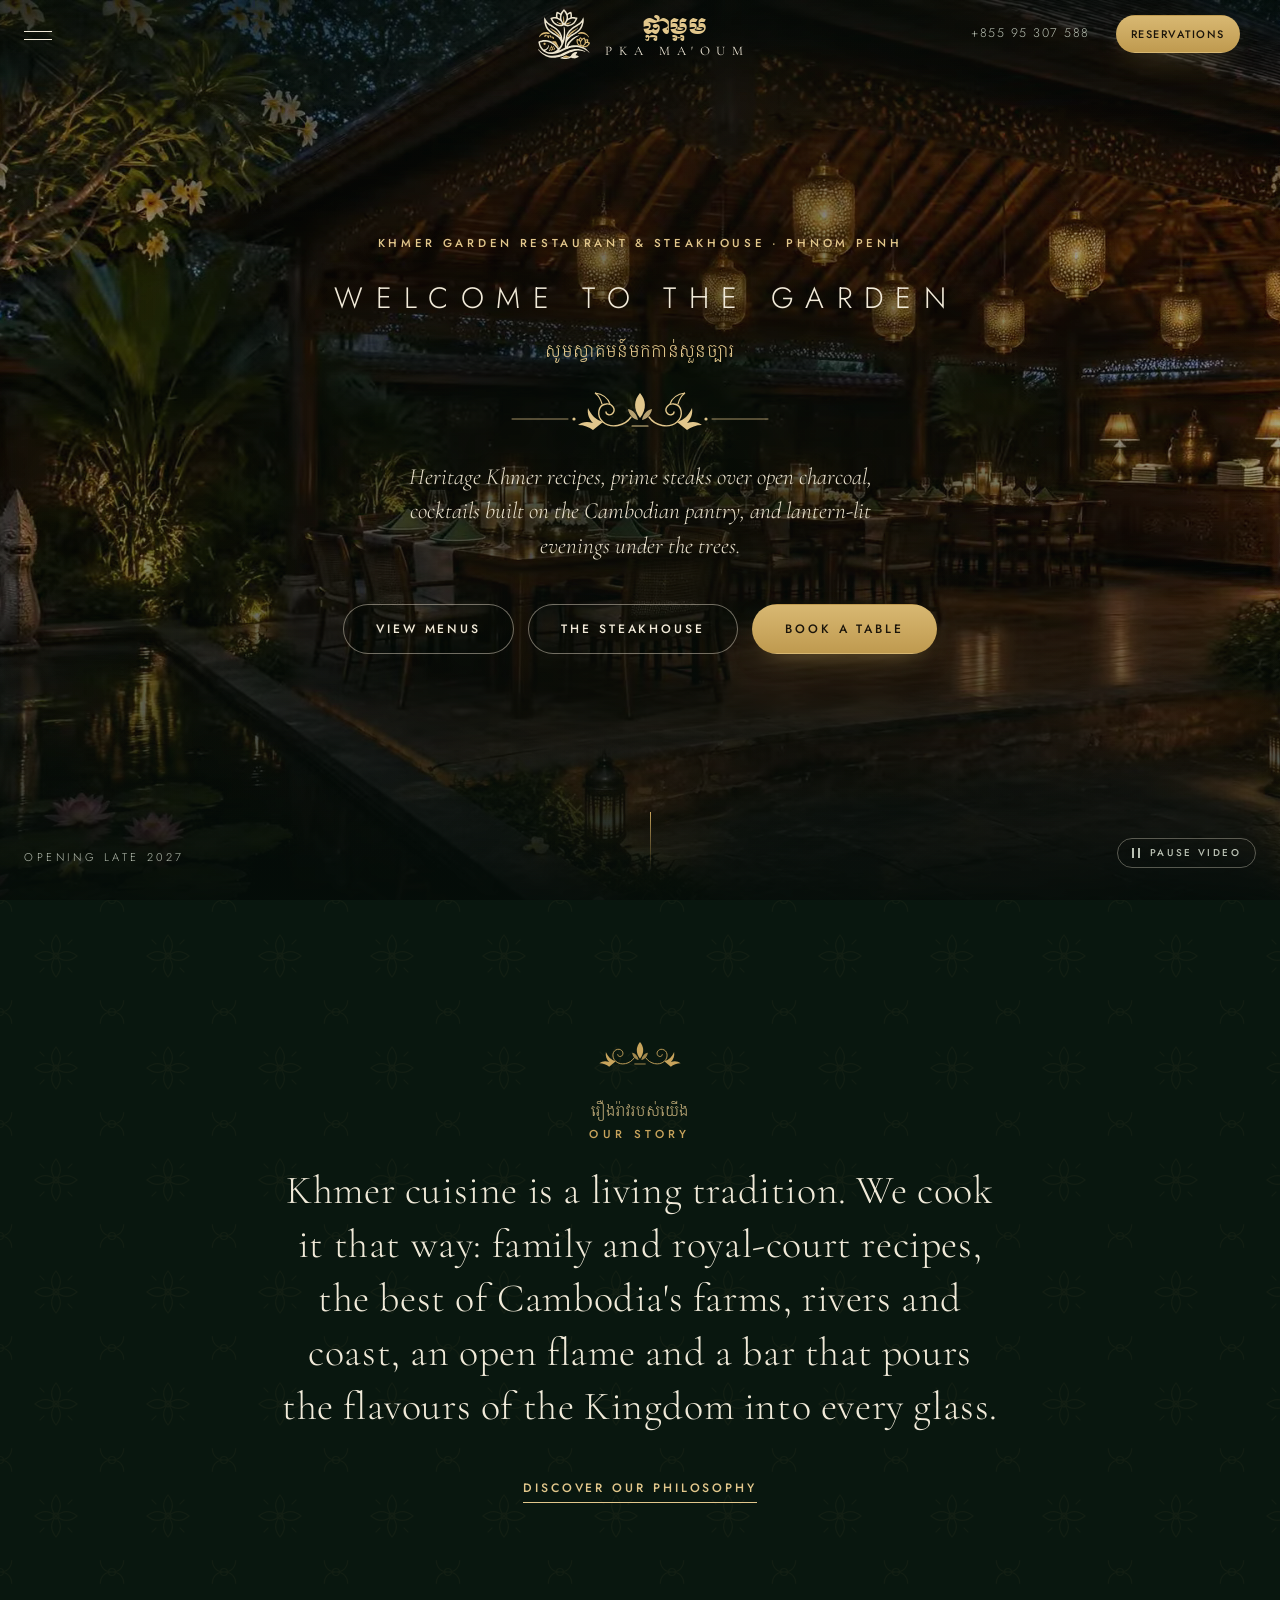
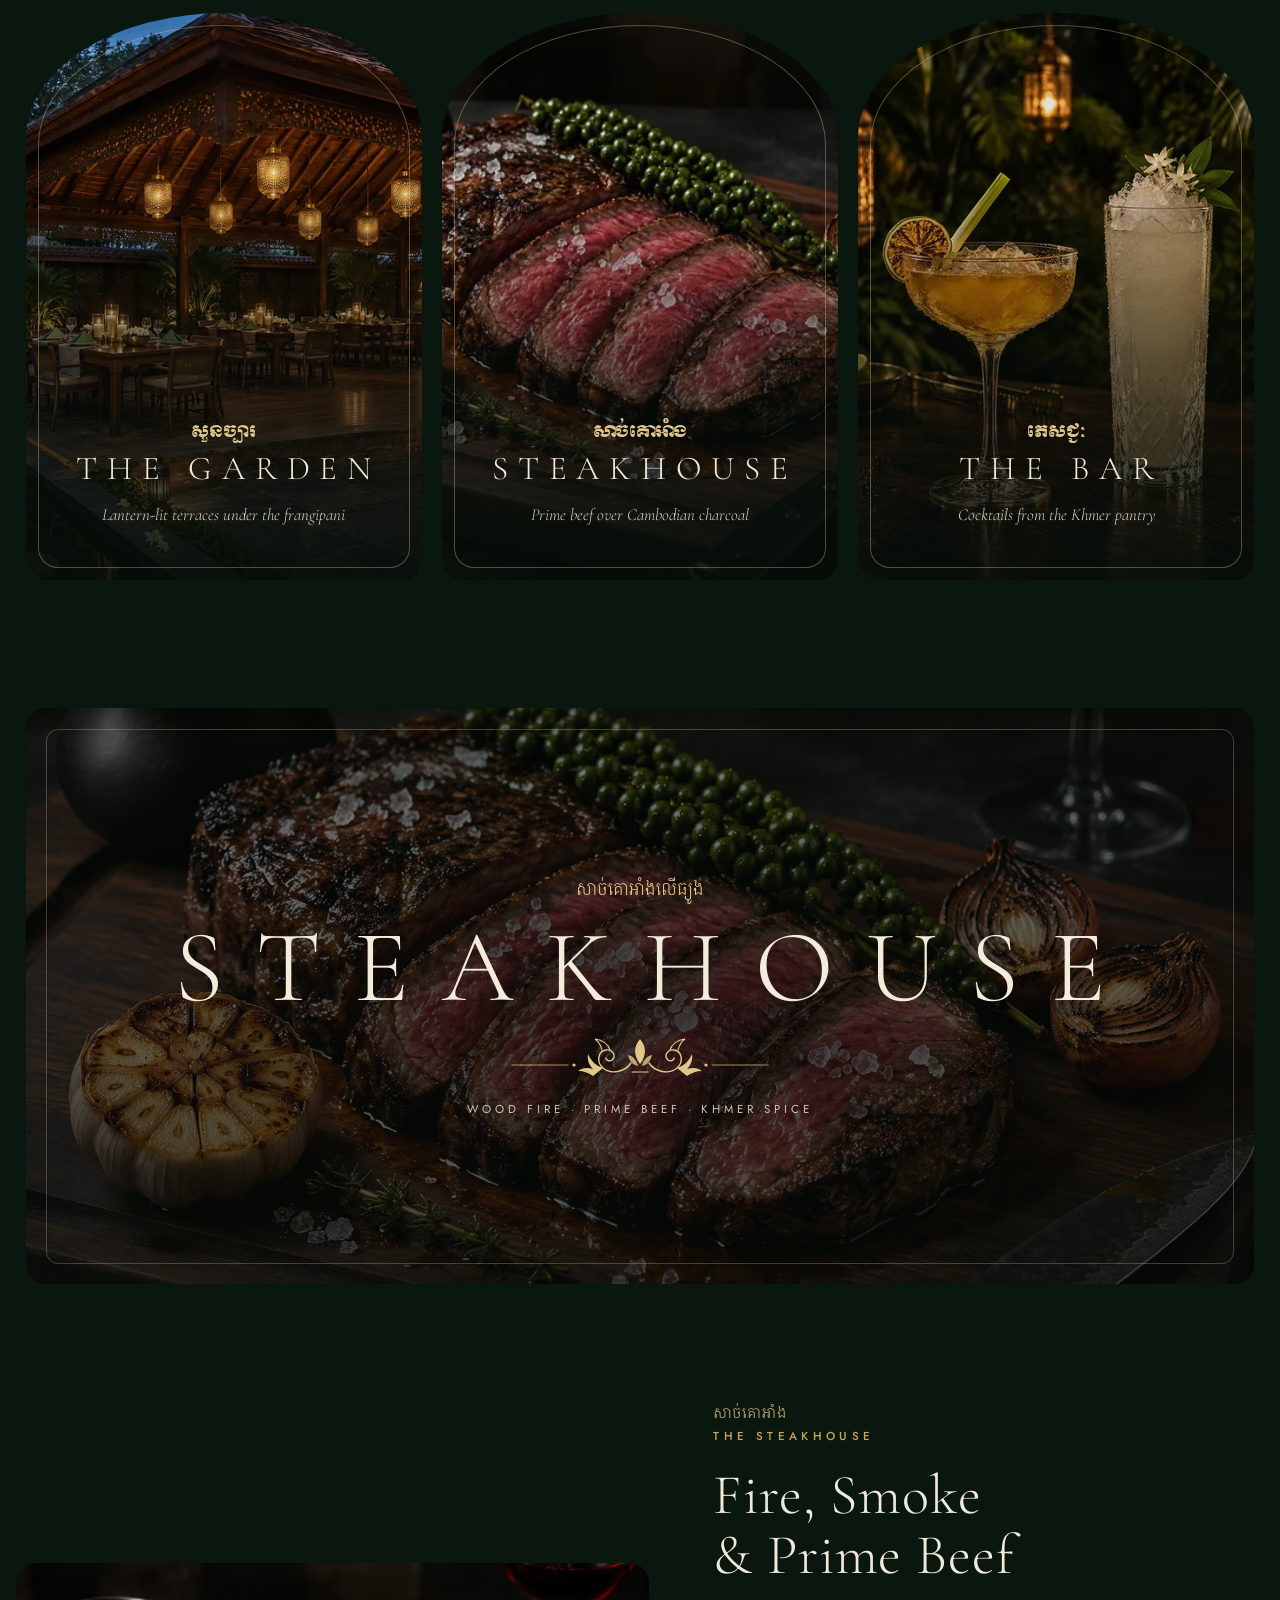
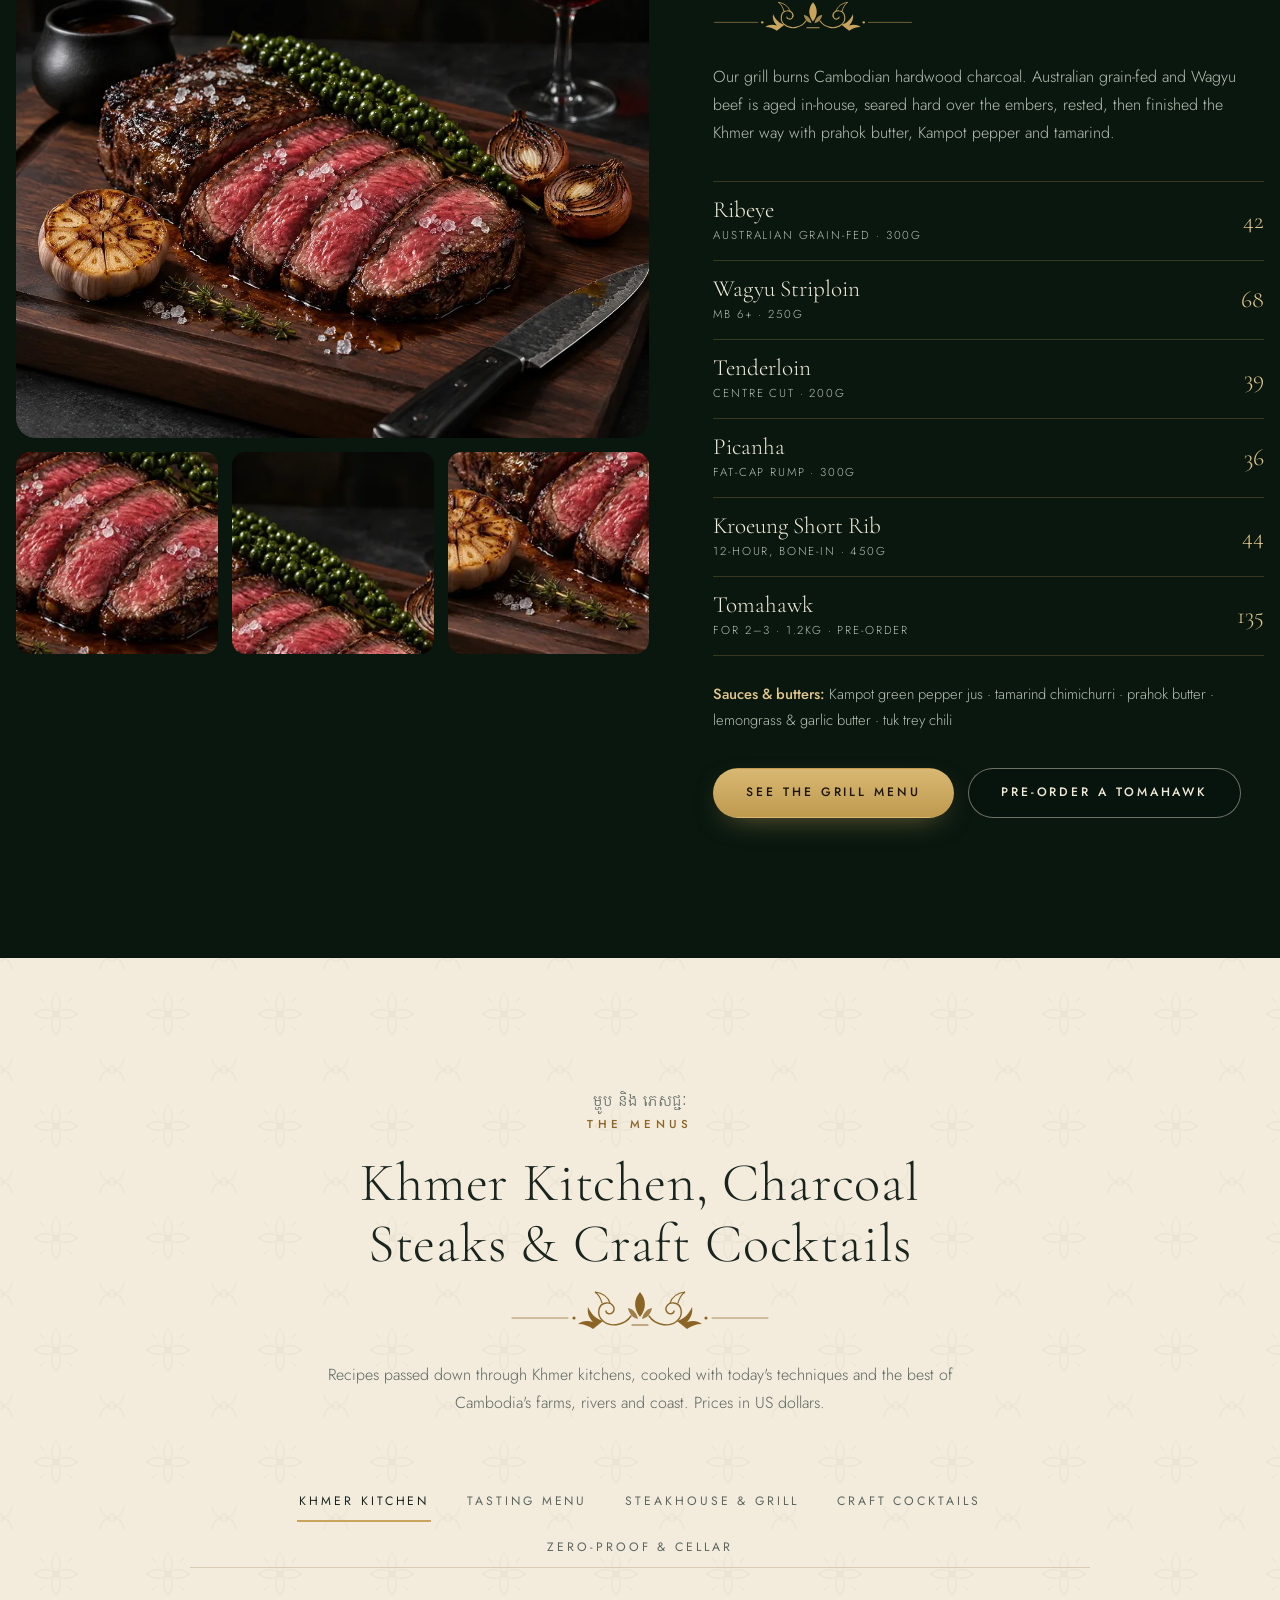
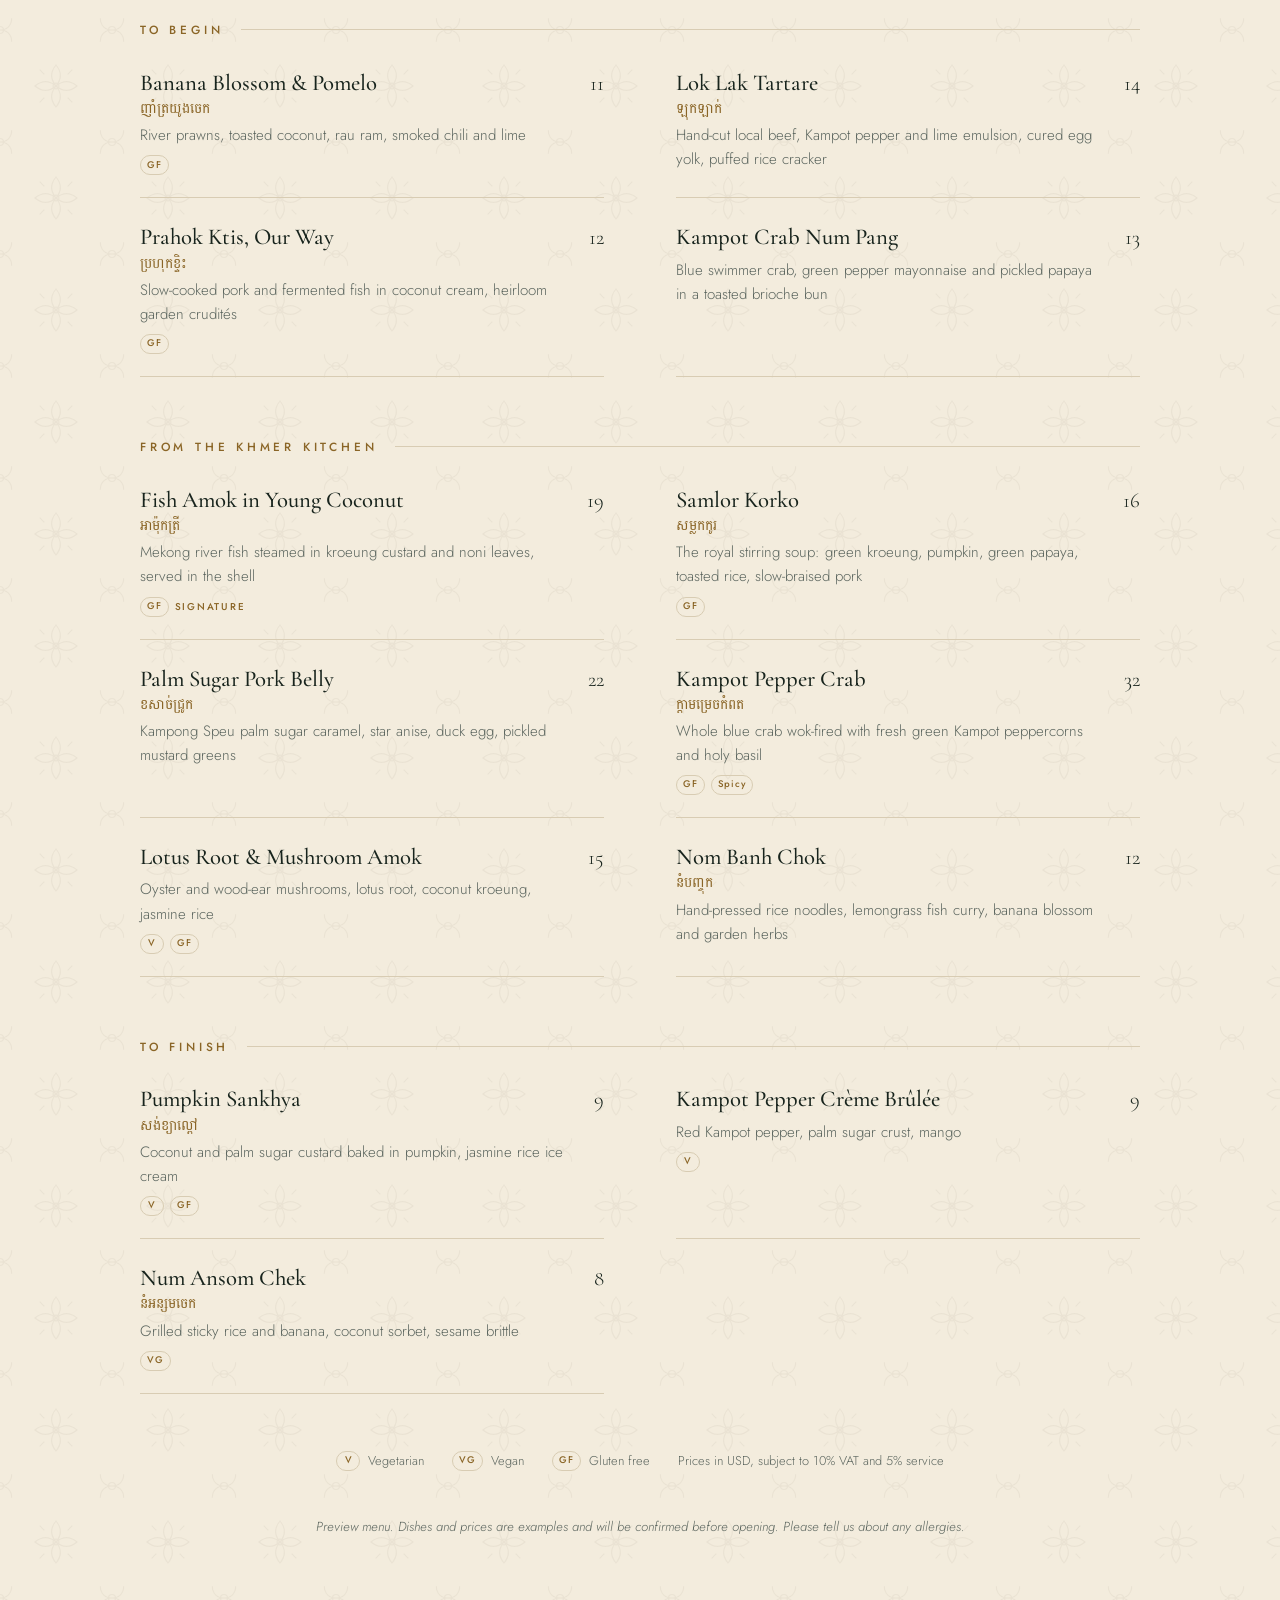
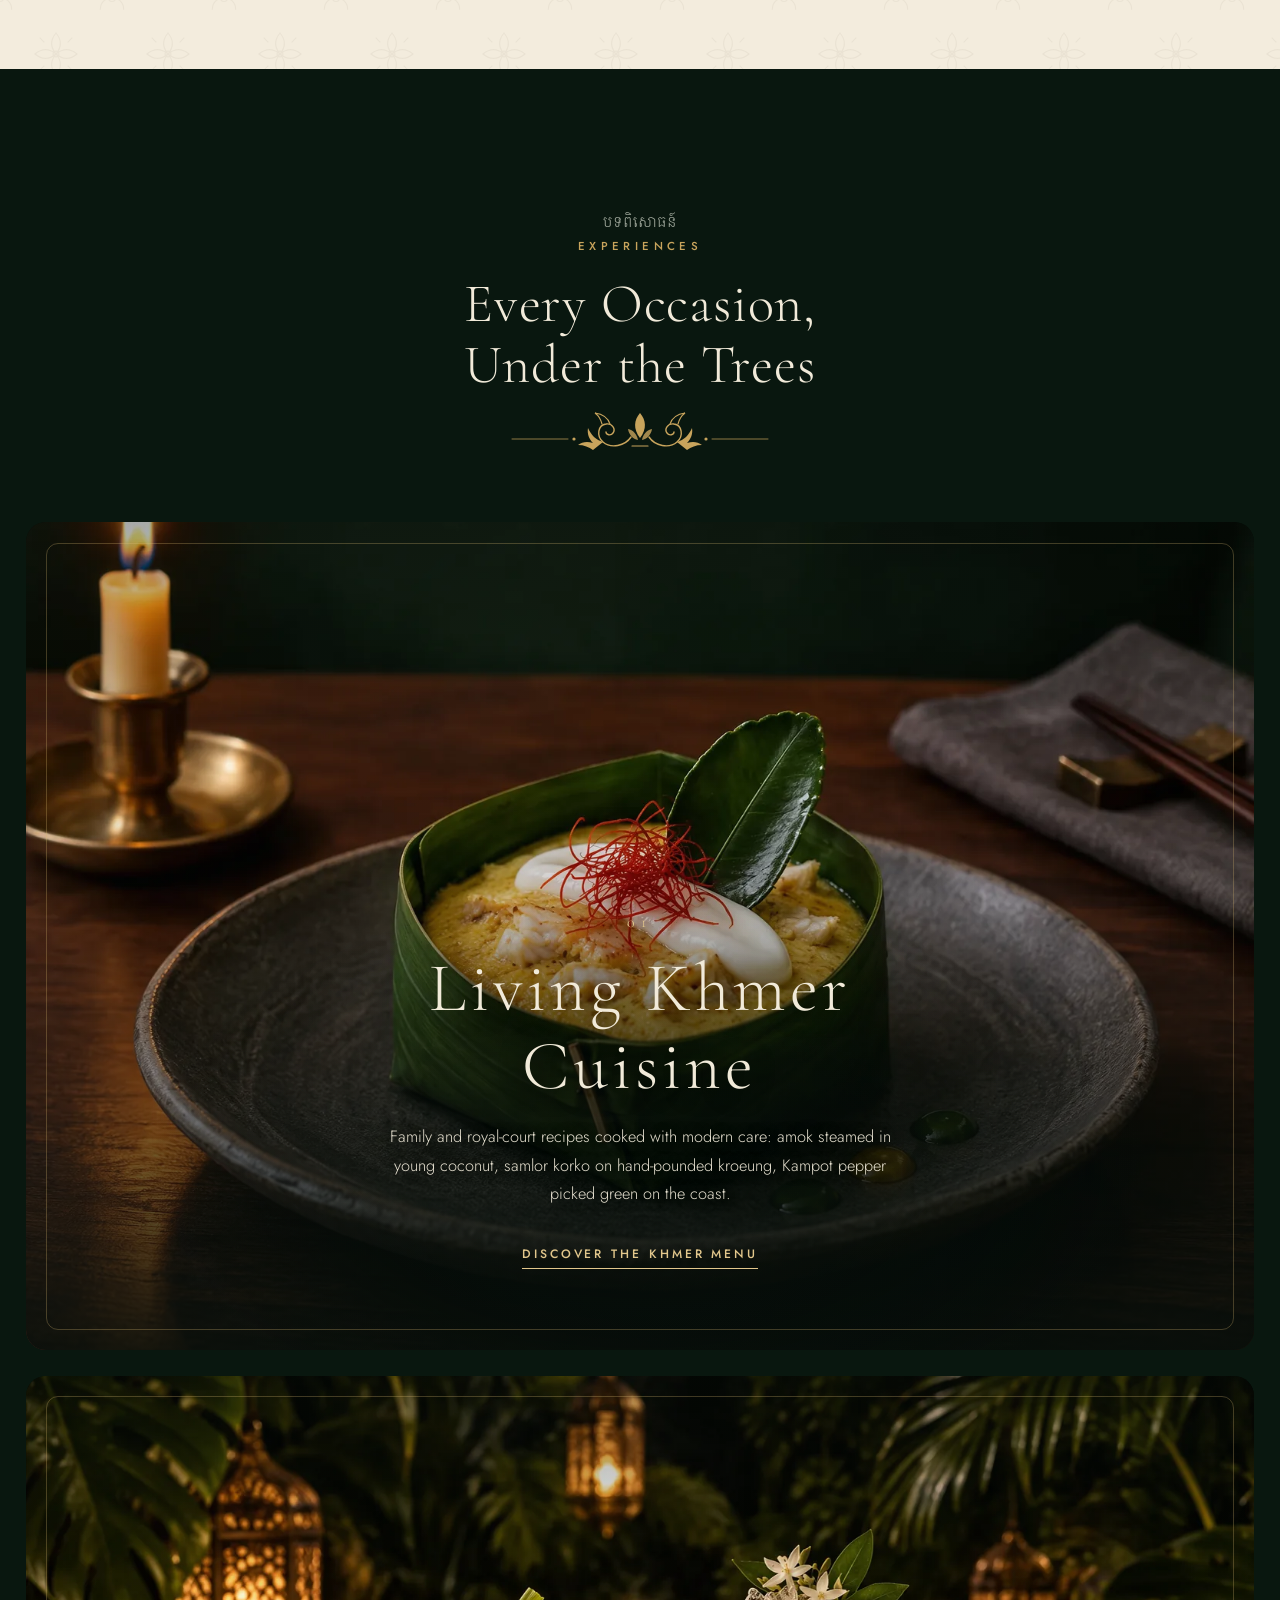
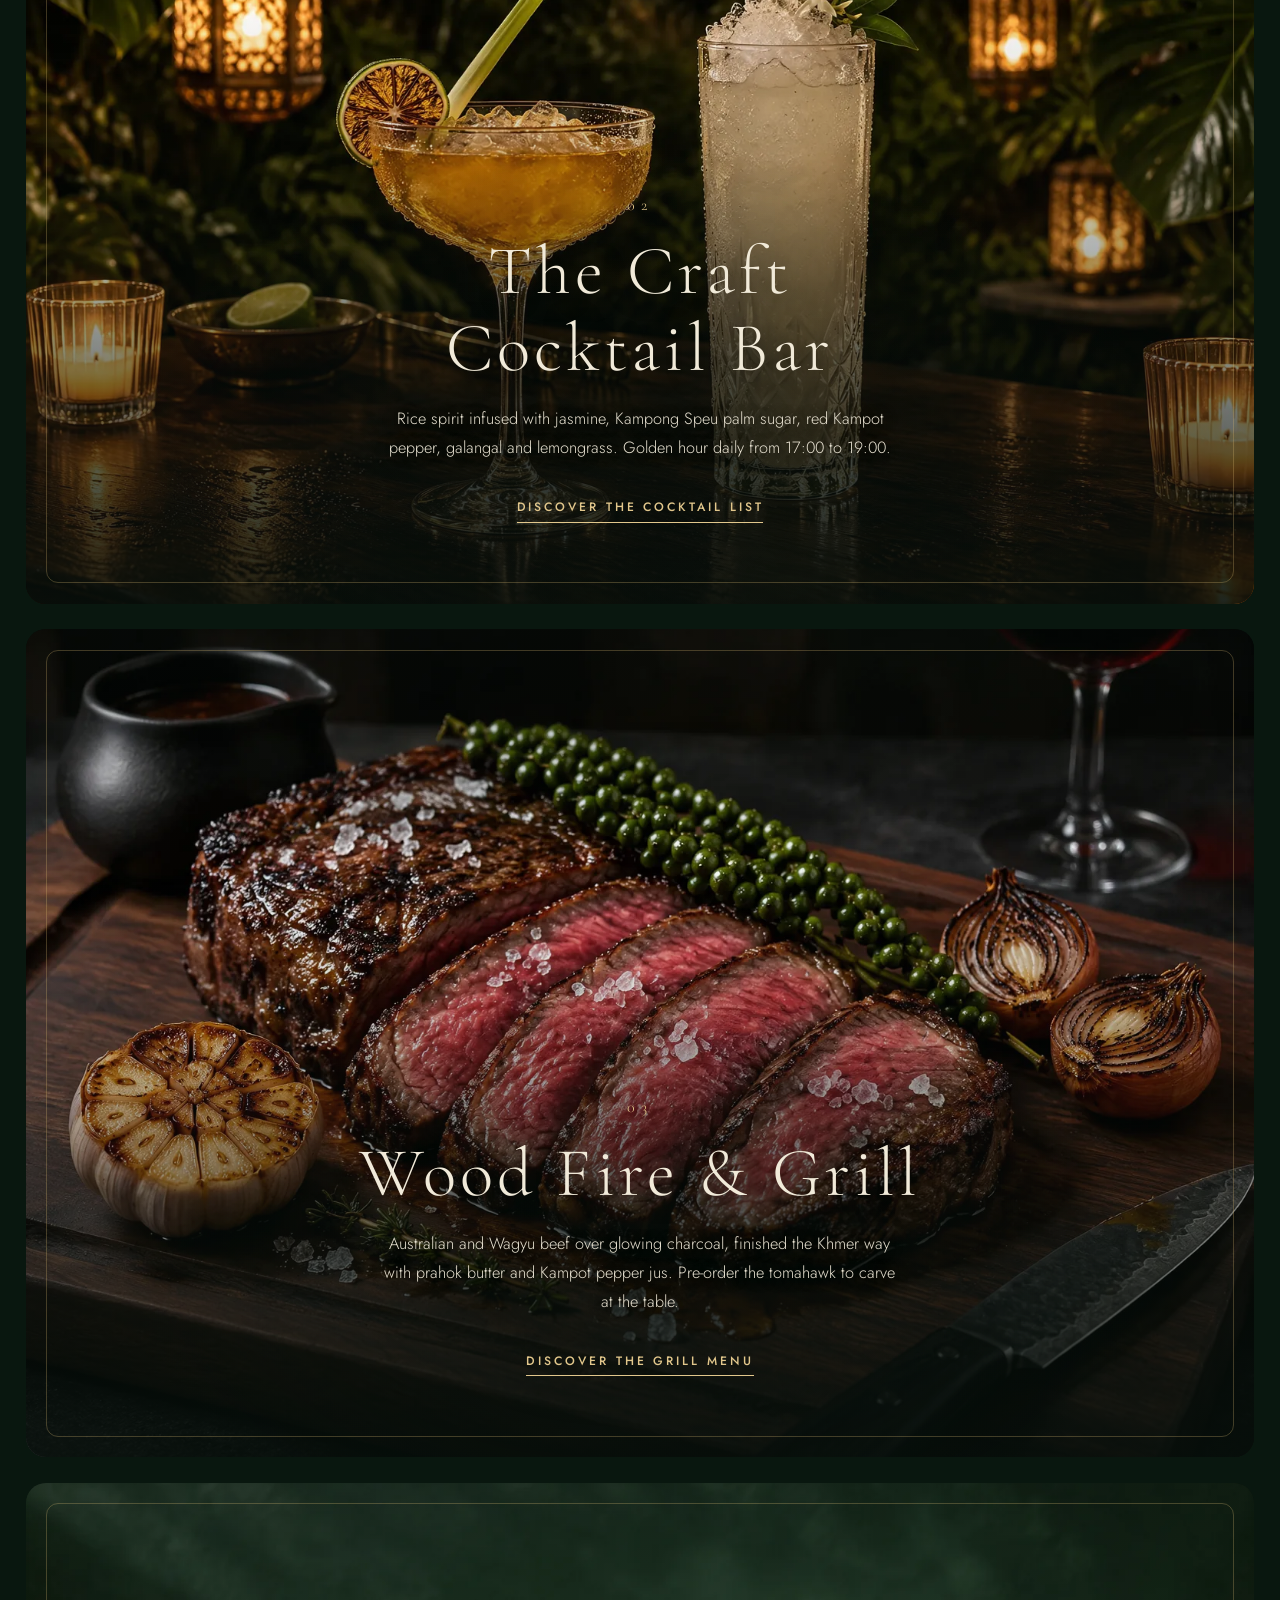
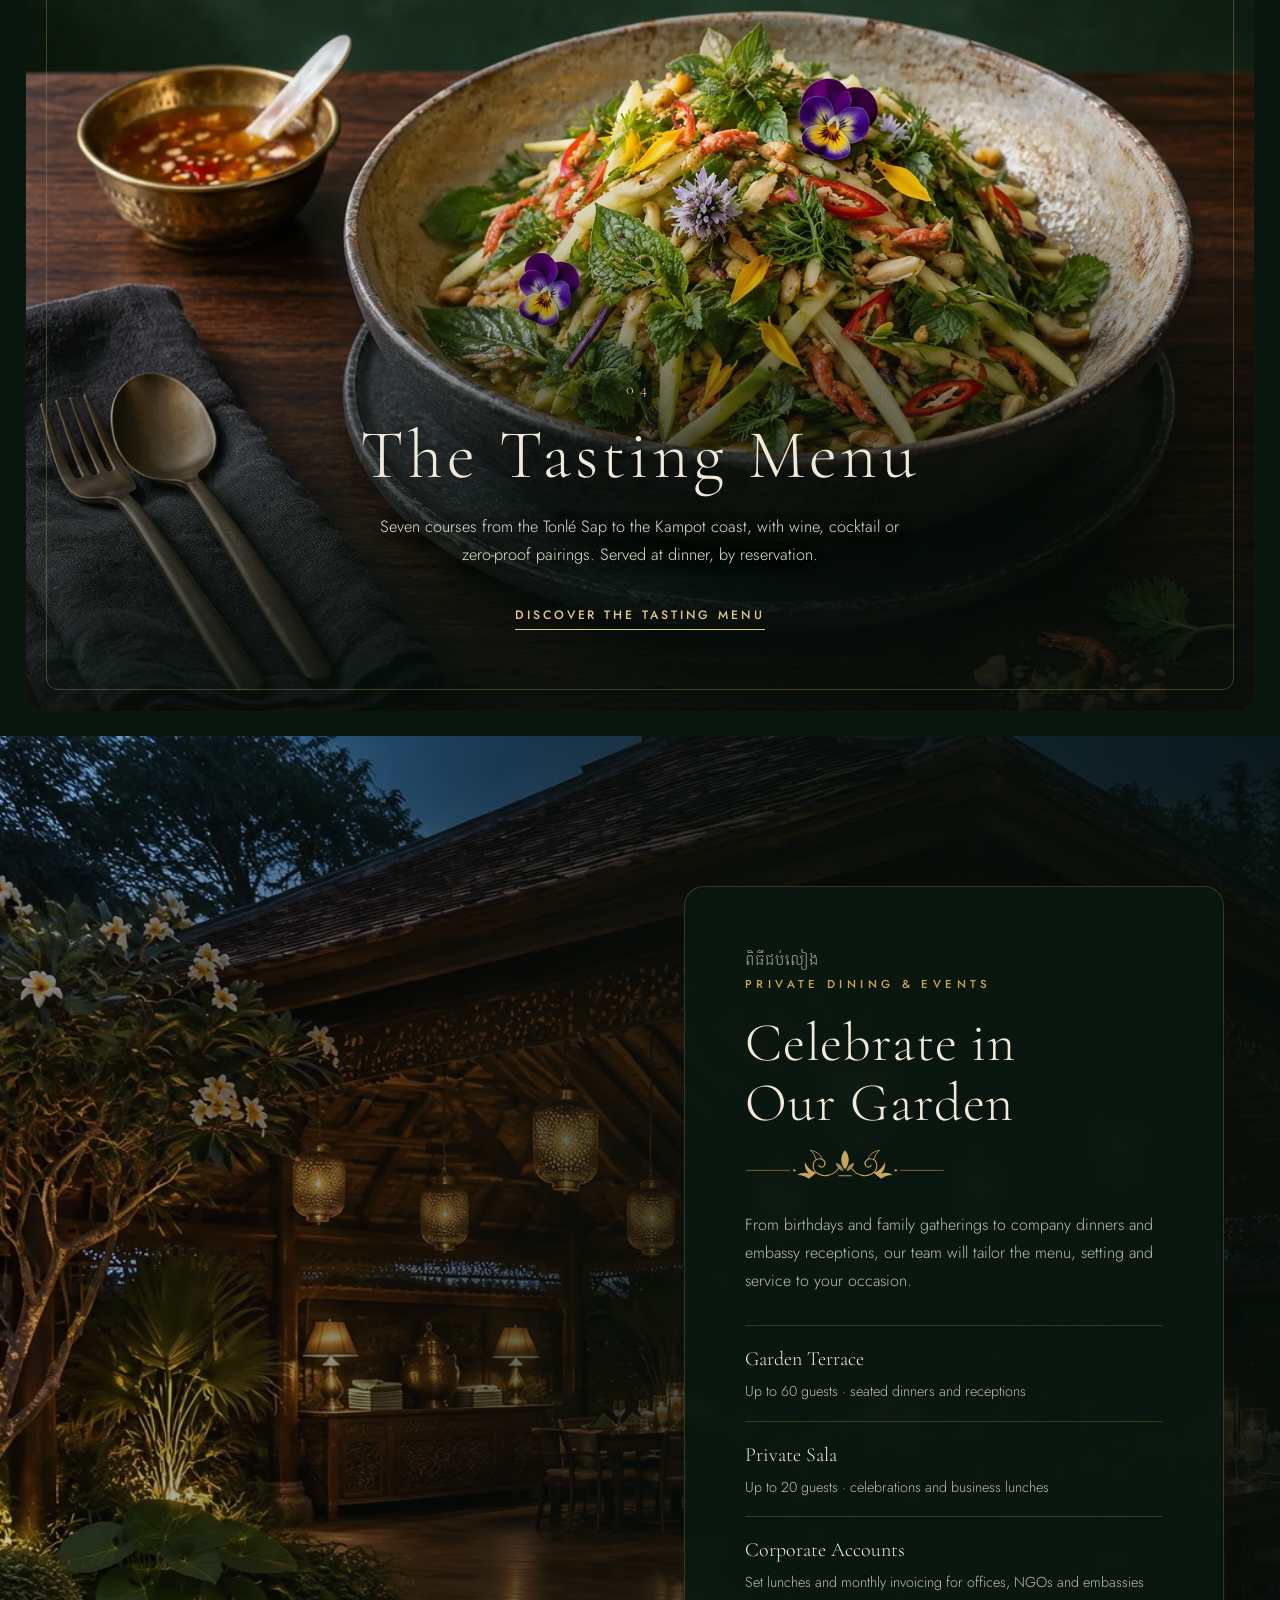
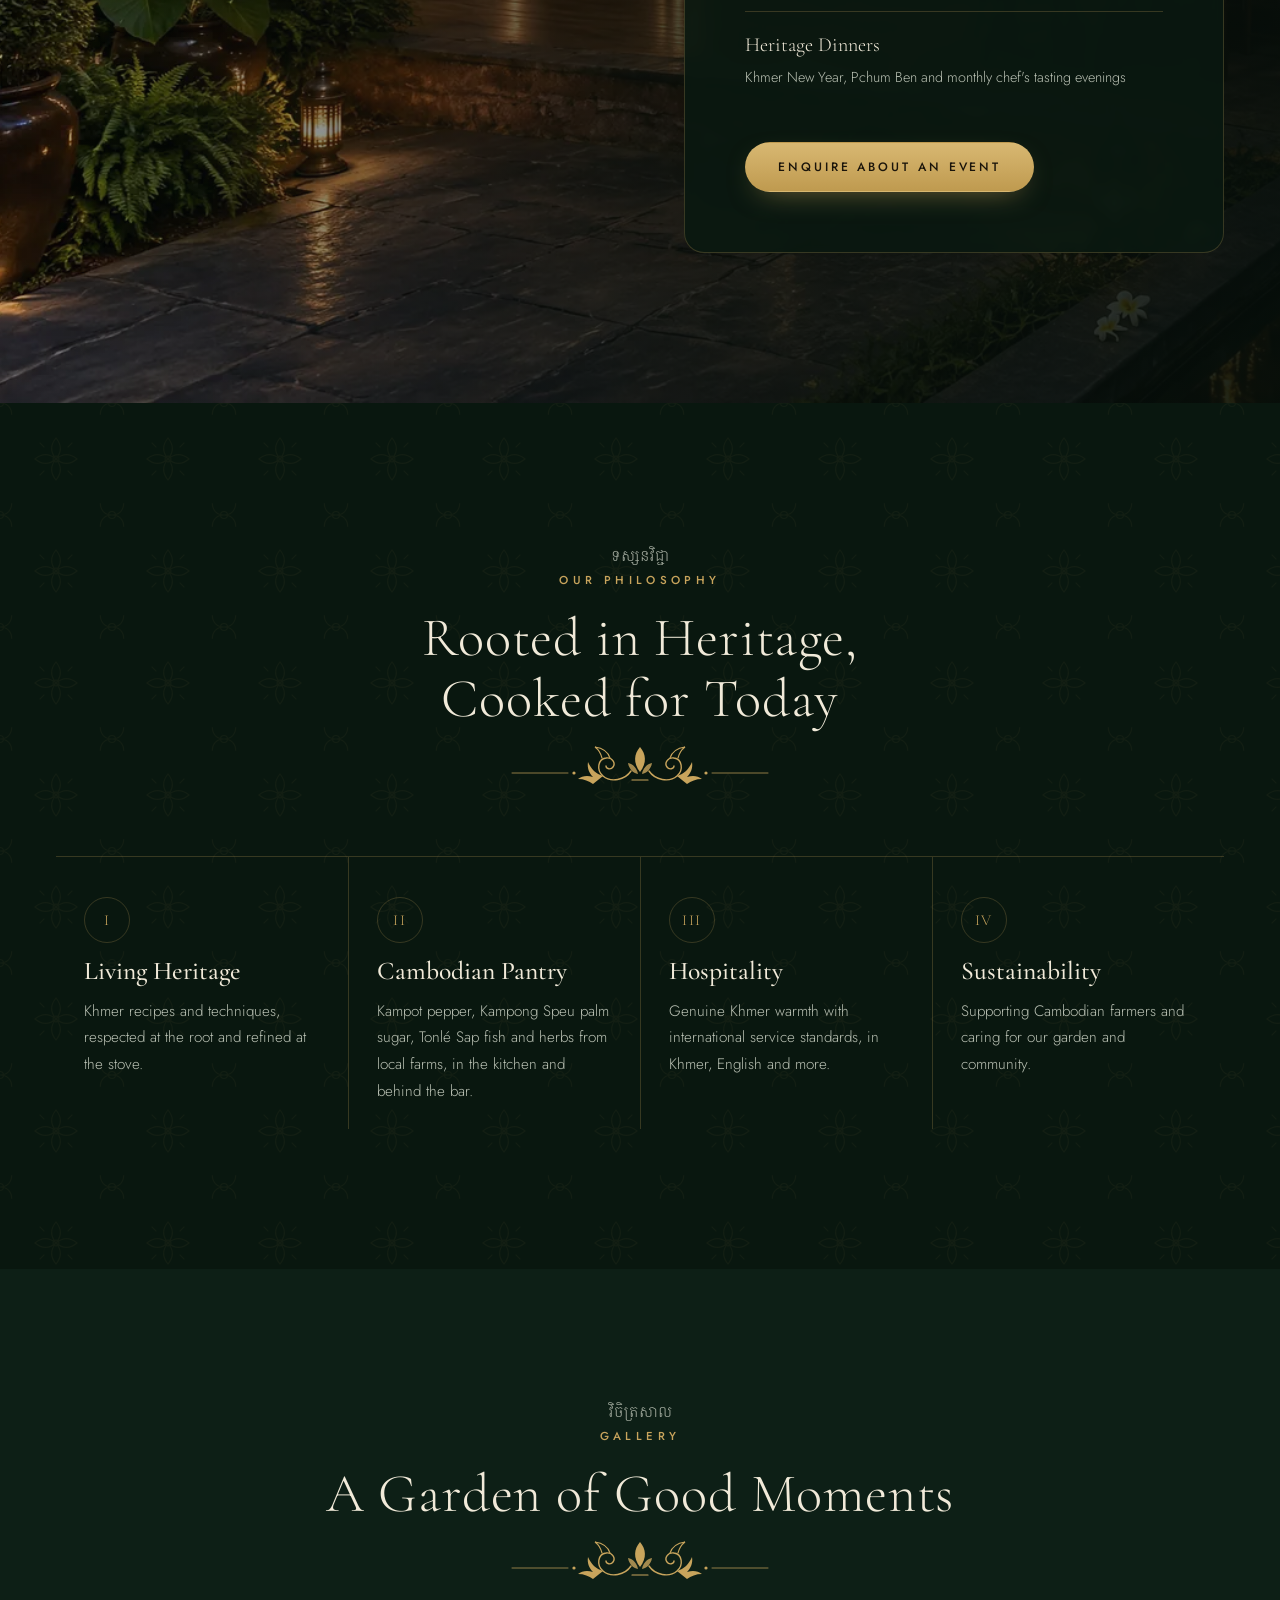
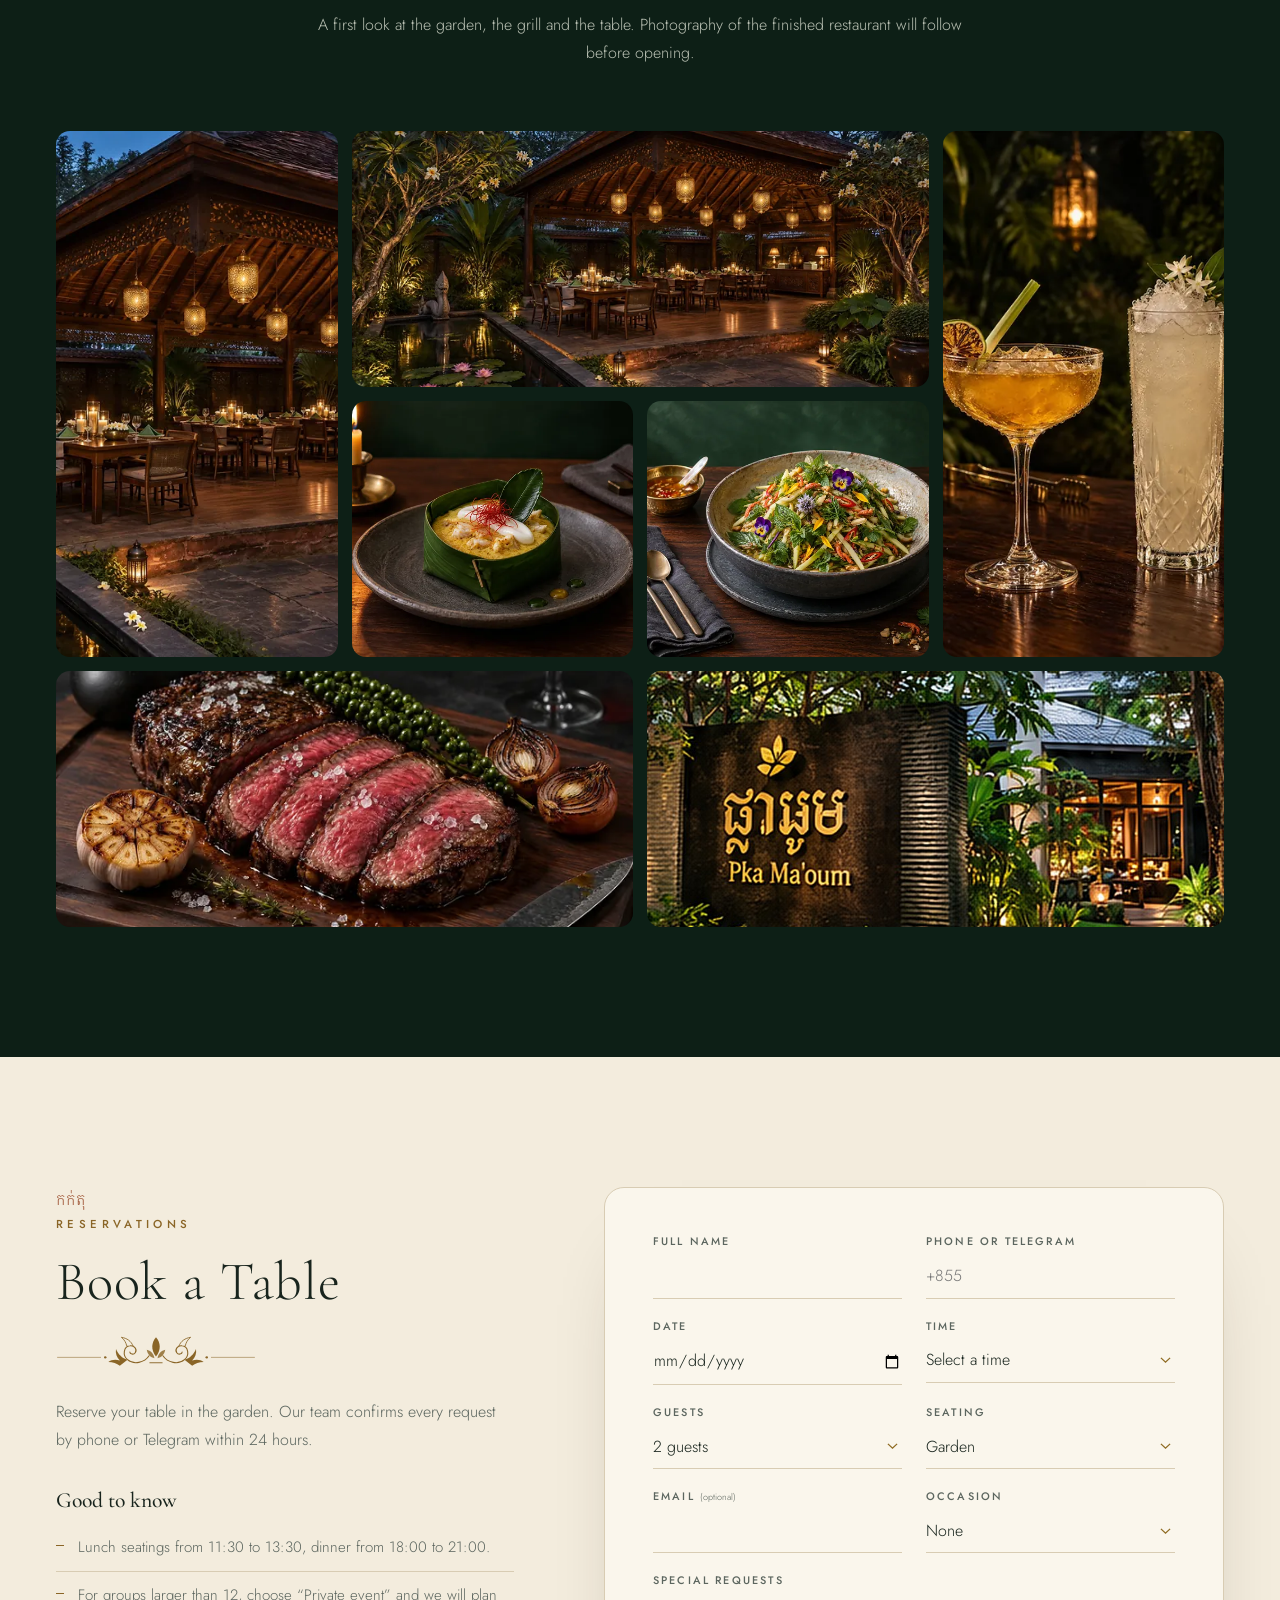
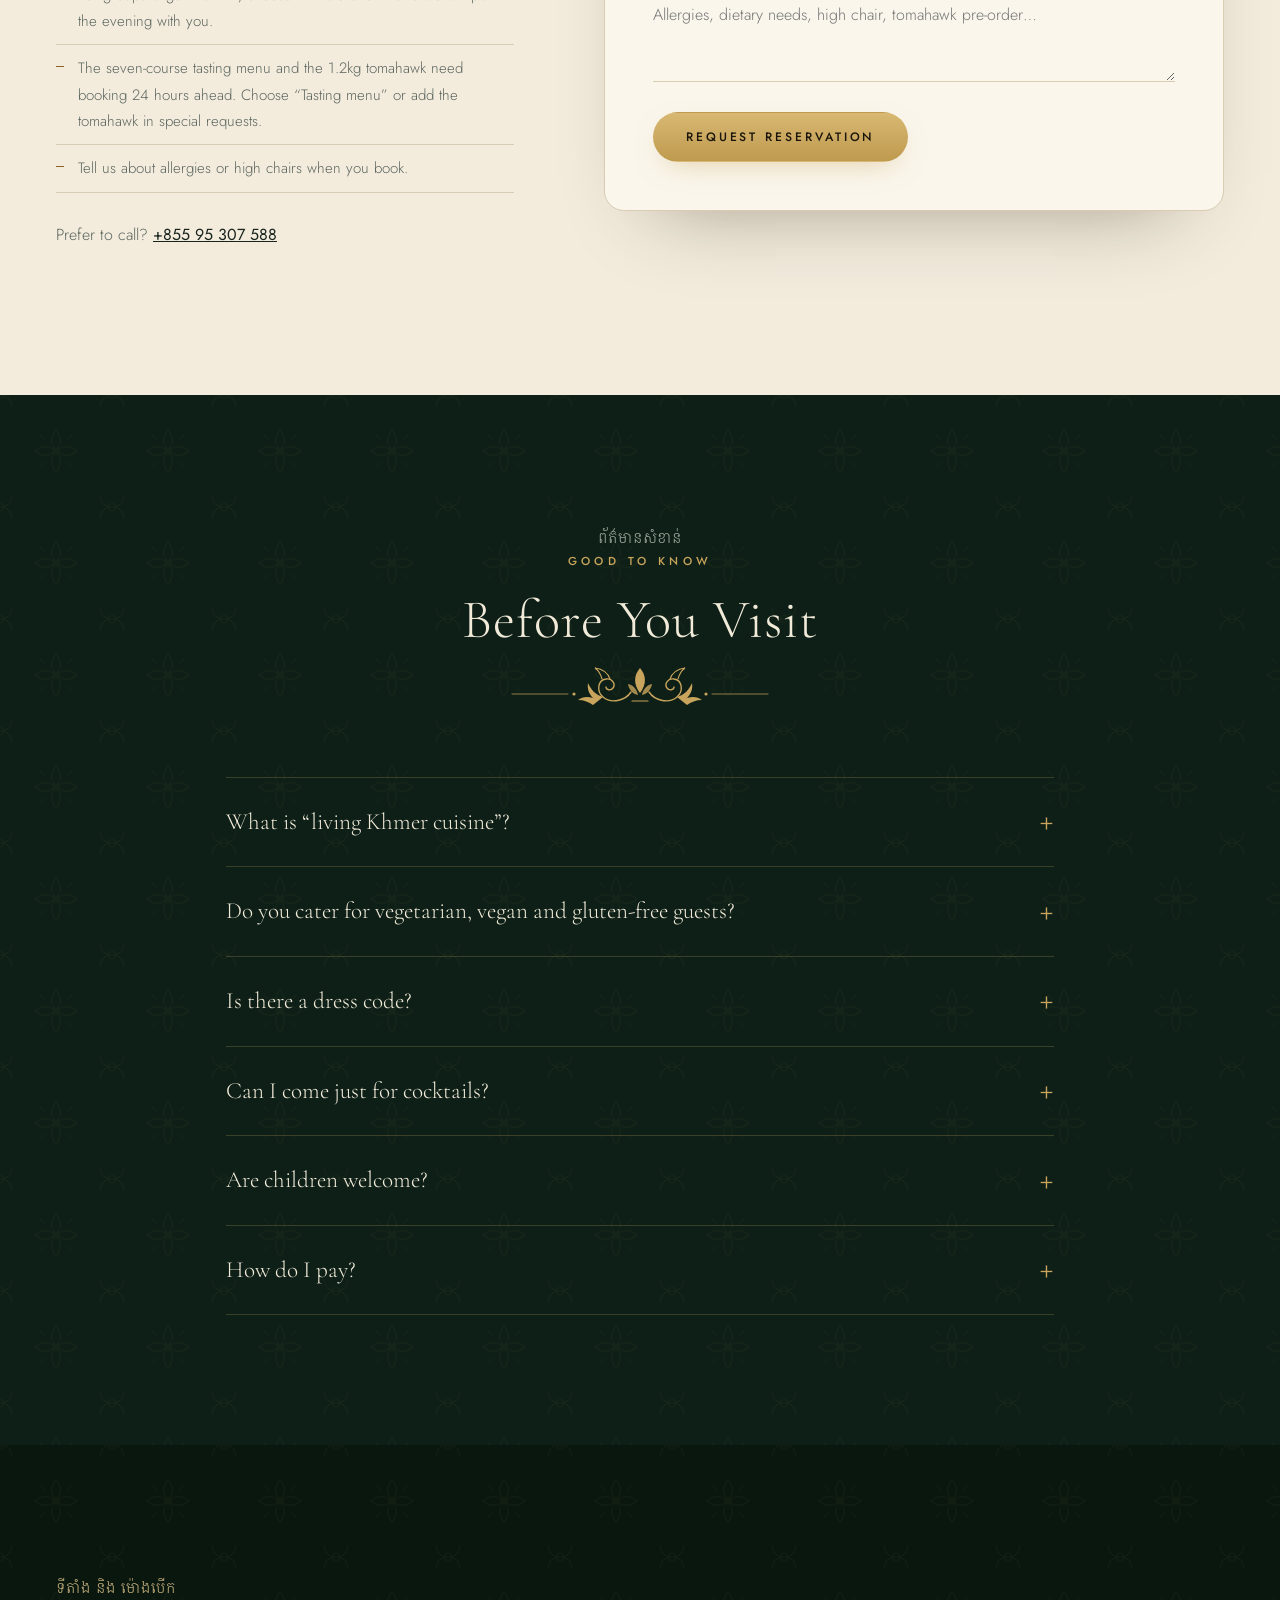
==== commit 5cbf09fe: "Use the official Pka Ma'oum logo, cleaned and vectorised Cham's logo is traced to SVG with the backg" ====
--- a/website/index.html
+++ b/website/index.html
@@ -14,7 +14,7 @@
 <meta property="og:url" content="https://pka-maoum.netlify.app/">
 <meta property="og:image" content="https://pka-maoum.netlify.app/images/hero-garden-1920.jpg">
 <meta name="twitter:card" content="summary_large_image">
-<link rel="icon" type="image/svg+xml" href="images/logo-mark.svg">
+<link rel="icon" type="image/svg+xml" href="images/logo-emblem.svg">
 <link rel="preconnect" href="https://fonts.googleapis.com">
 <link rel="preconnect" href="https://fonts.gstatic.com" crossorigin>
 <link href="https://fonts.googleapis.com/css2?family=Cormorant+Garamond:ital,wght@0,300;0,400;0,500;0,600;1,300;1,400&family=Jost:wght@300;400;500&family=Moul&family=Battambang:wght@400;700&display=swap" rel="stylesheet">
@@ -60,7 +60,7 @@
       <a href="#visit">Visit</a>
     </nav>
     <a href="#home" class="brand" aria-label="Pka Ma'oum home">
-      <img class="brand-mark" src="images/logo-mark.svg" alt="" width="48" height="48">
+      <img class="brand-mark" src="images/logo-emblem-light.svg" alt="" width="52" height="52">
       <span class="brand-text"><span class="brand-kh" lang="km">ផ្កាម្អម</span>
       <span class="brand-en">Pka Ma'oum</span></span>
     </a>
@@ -546,7 +546,7 @@
   <div class="container foot-grid">
     <div class="foot-col">
       <a href="#home" class="brand foot-brand" aria-label="Pka Ma'oum home">
-        <img class="brand-mark" src="images/logo-mark.svg" alt="" width="48" height="48">
+        <img class="brand-mark" src="images/logo-emblem-light.svg" alt="" width="52" height="52">
         <span class="brand-text"><span class="brand-kh" lang="km">ផ្កាម្អម</span>
         <span class="brand-en">Pka Ma'oum</span></span>
       </a>
--- a/website/styles.css
+++ b/website/styles.css
@@ -613,14 +613,14 @@
 
 /* ===== Brand identity & refined hero title (2026-11-19) ===== */
 .brand{flex-direction:row;gap:14px}
-.brand-mark{display:block;width:48px;height:48px;flex:none}
+.brand-mark{display:block;width:54px;height:54px;flex:none}
 .brand-text{display:flex;flex-direction:column;align-items:center;line-height:1}
 .foot-brand{flex-direction:column;align-items:flex-start;gap:12px}
 .foot-brand .brand-text{align-items:flex-start}
-.foot-brand .brand-mark{width:60px;height:60px}
+.foot-brand .brand-mark{width:96px;height:96px}
 .hero h1{font-family:var(--body);font-weight:300;font-size:clamp(1.05rem,2.3vw,1.9rem);letter-spacing:.42em;margin-right:-.42em;line-height:1.35}
 @media (max-width:900px){
   .brand{gap:10px}
-  .brand-mark{width:36px;height:36px}
+  .brand-mark{width:40px;height:40px}
   .hero h1{white-space:normal;font-size:clamp(1.05rem,5vw,1.35rem);letter-spacing:.3em;margin-right:-.3em;line-height:1.6}
 }
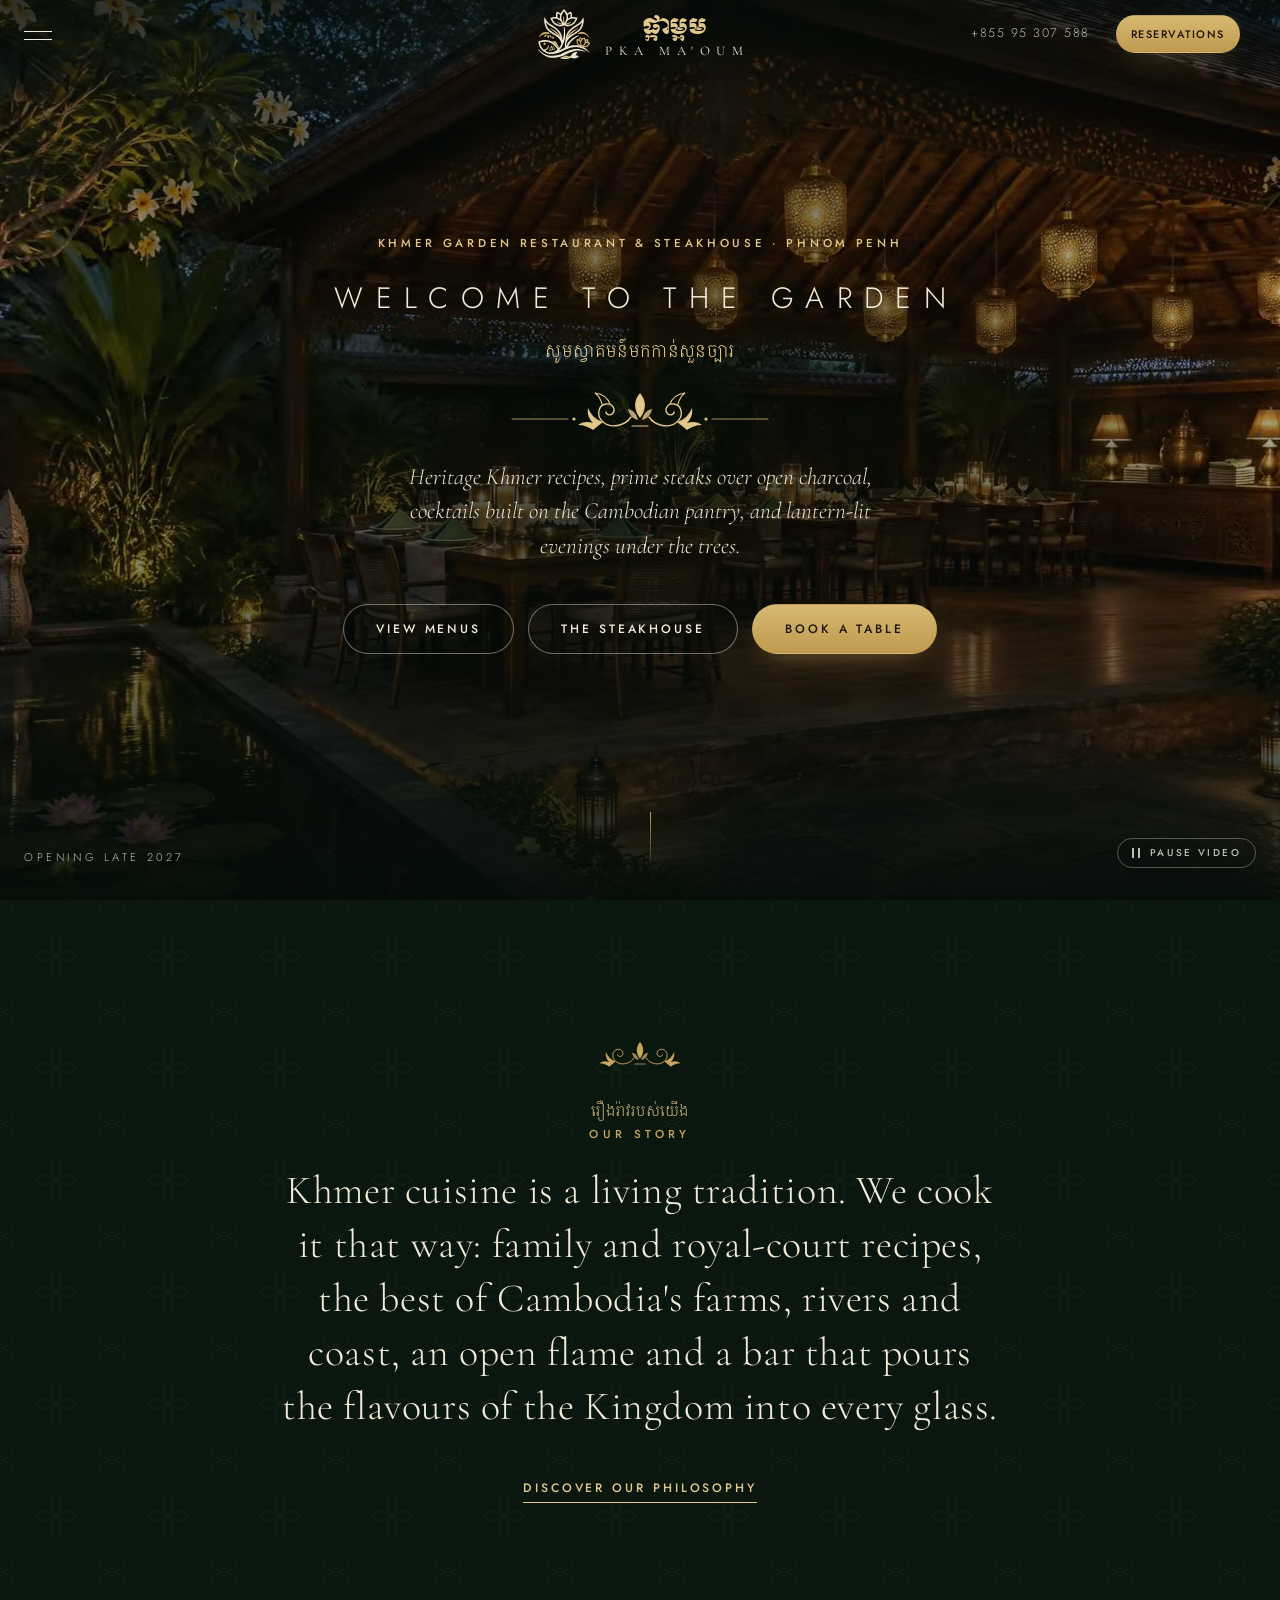
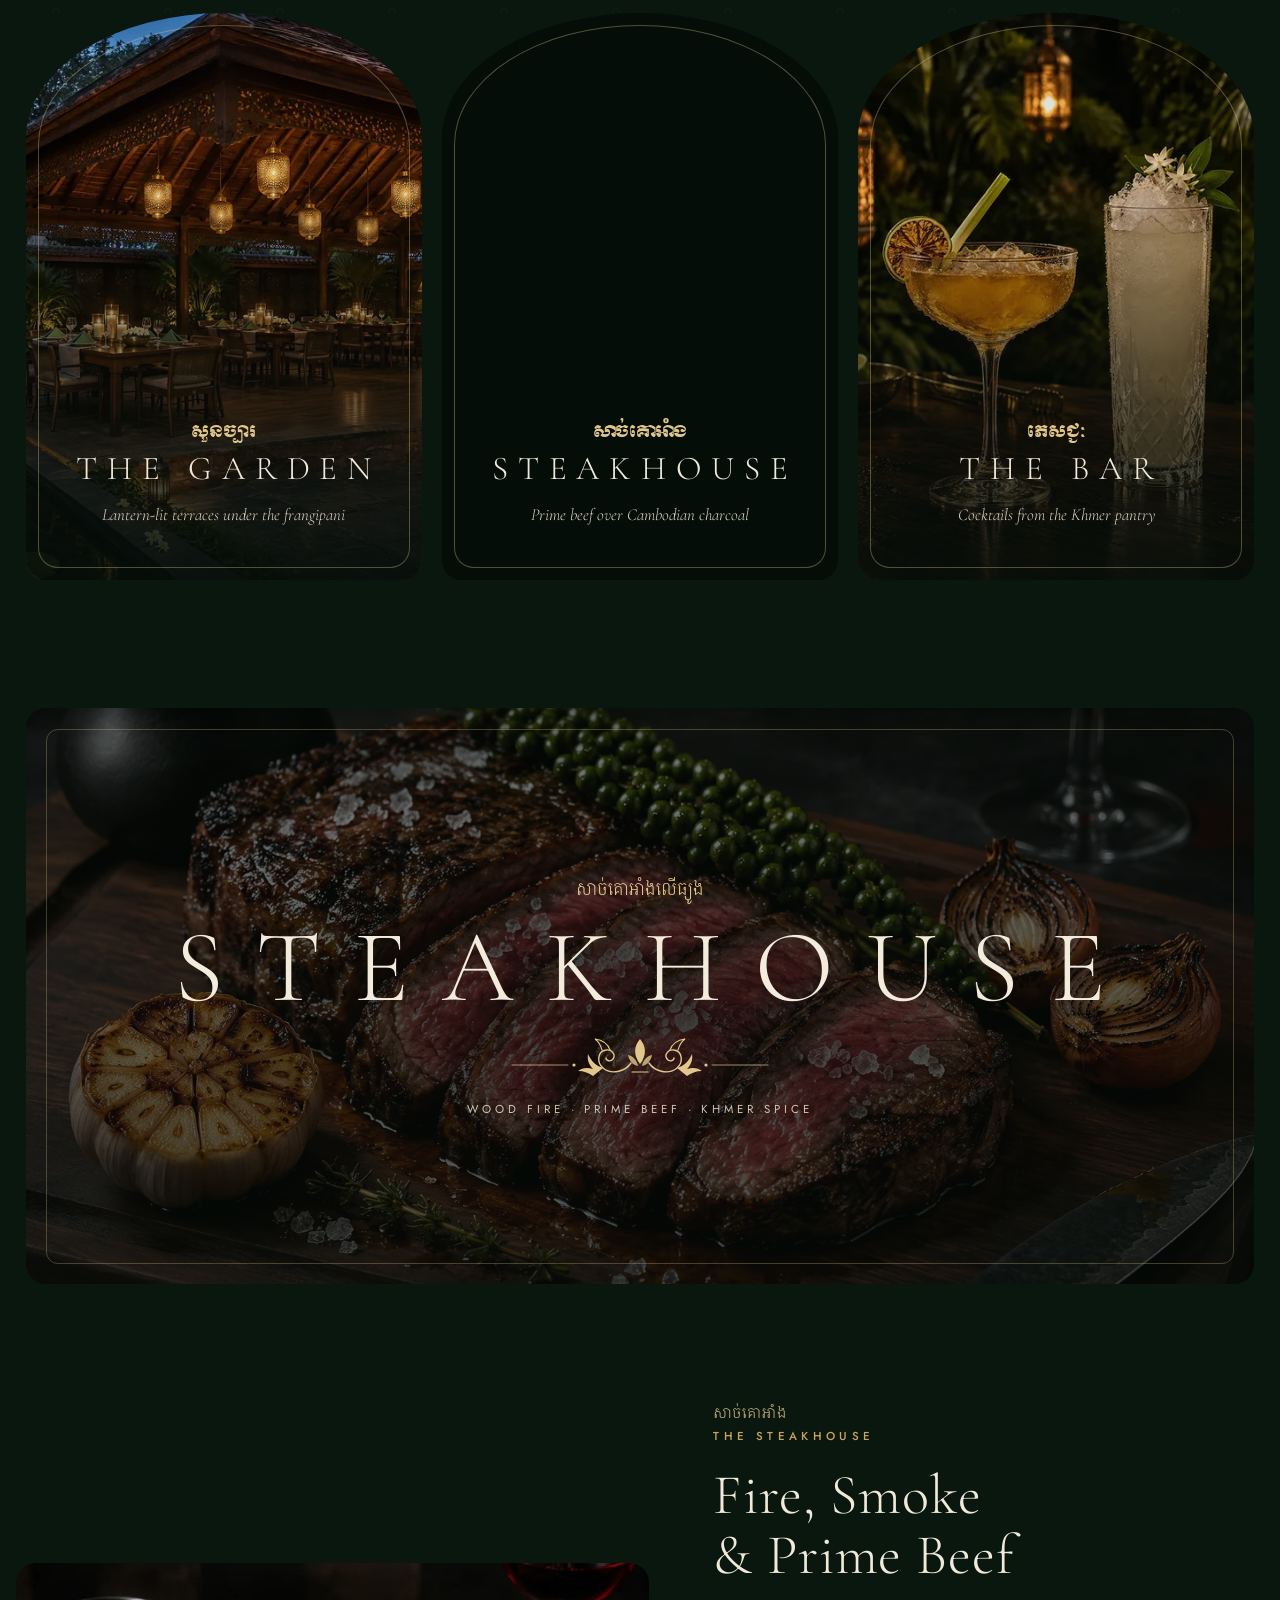
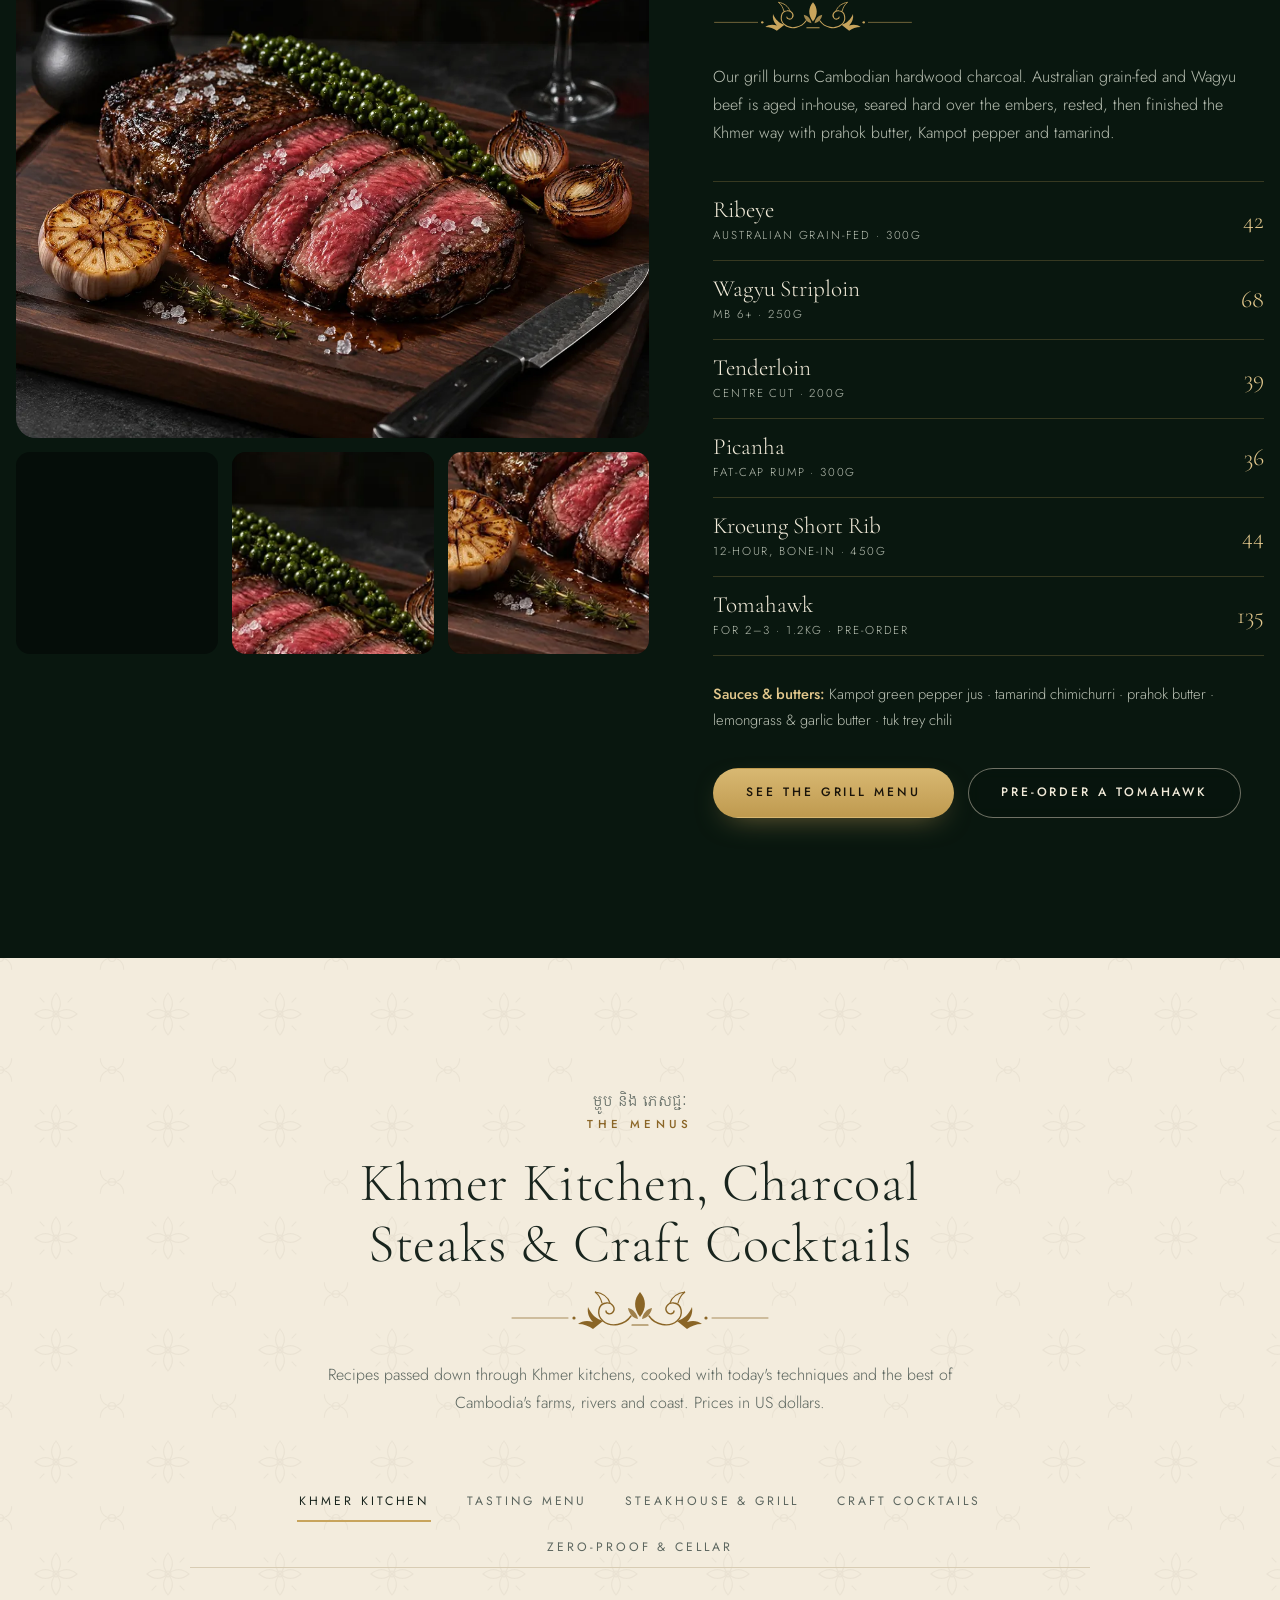
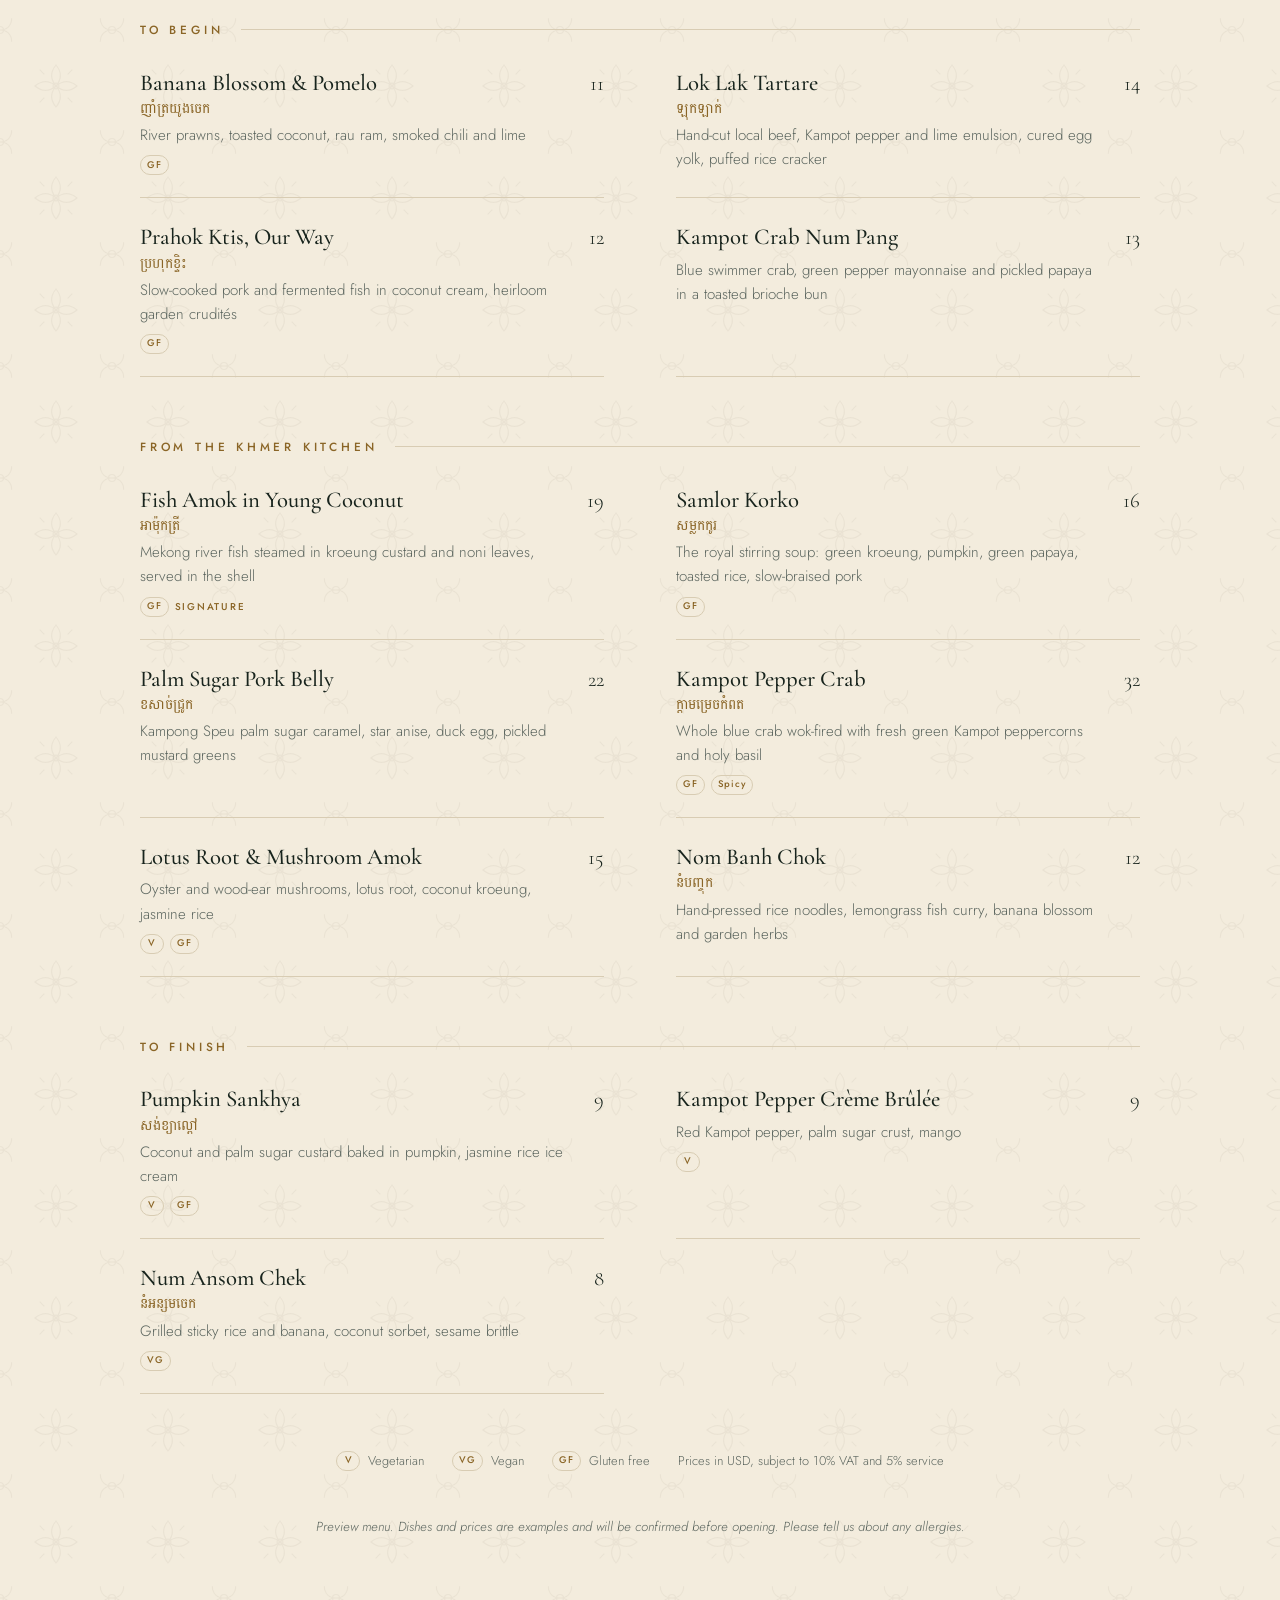
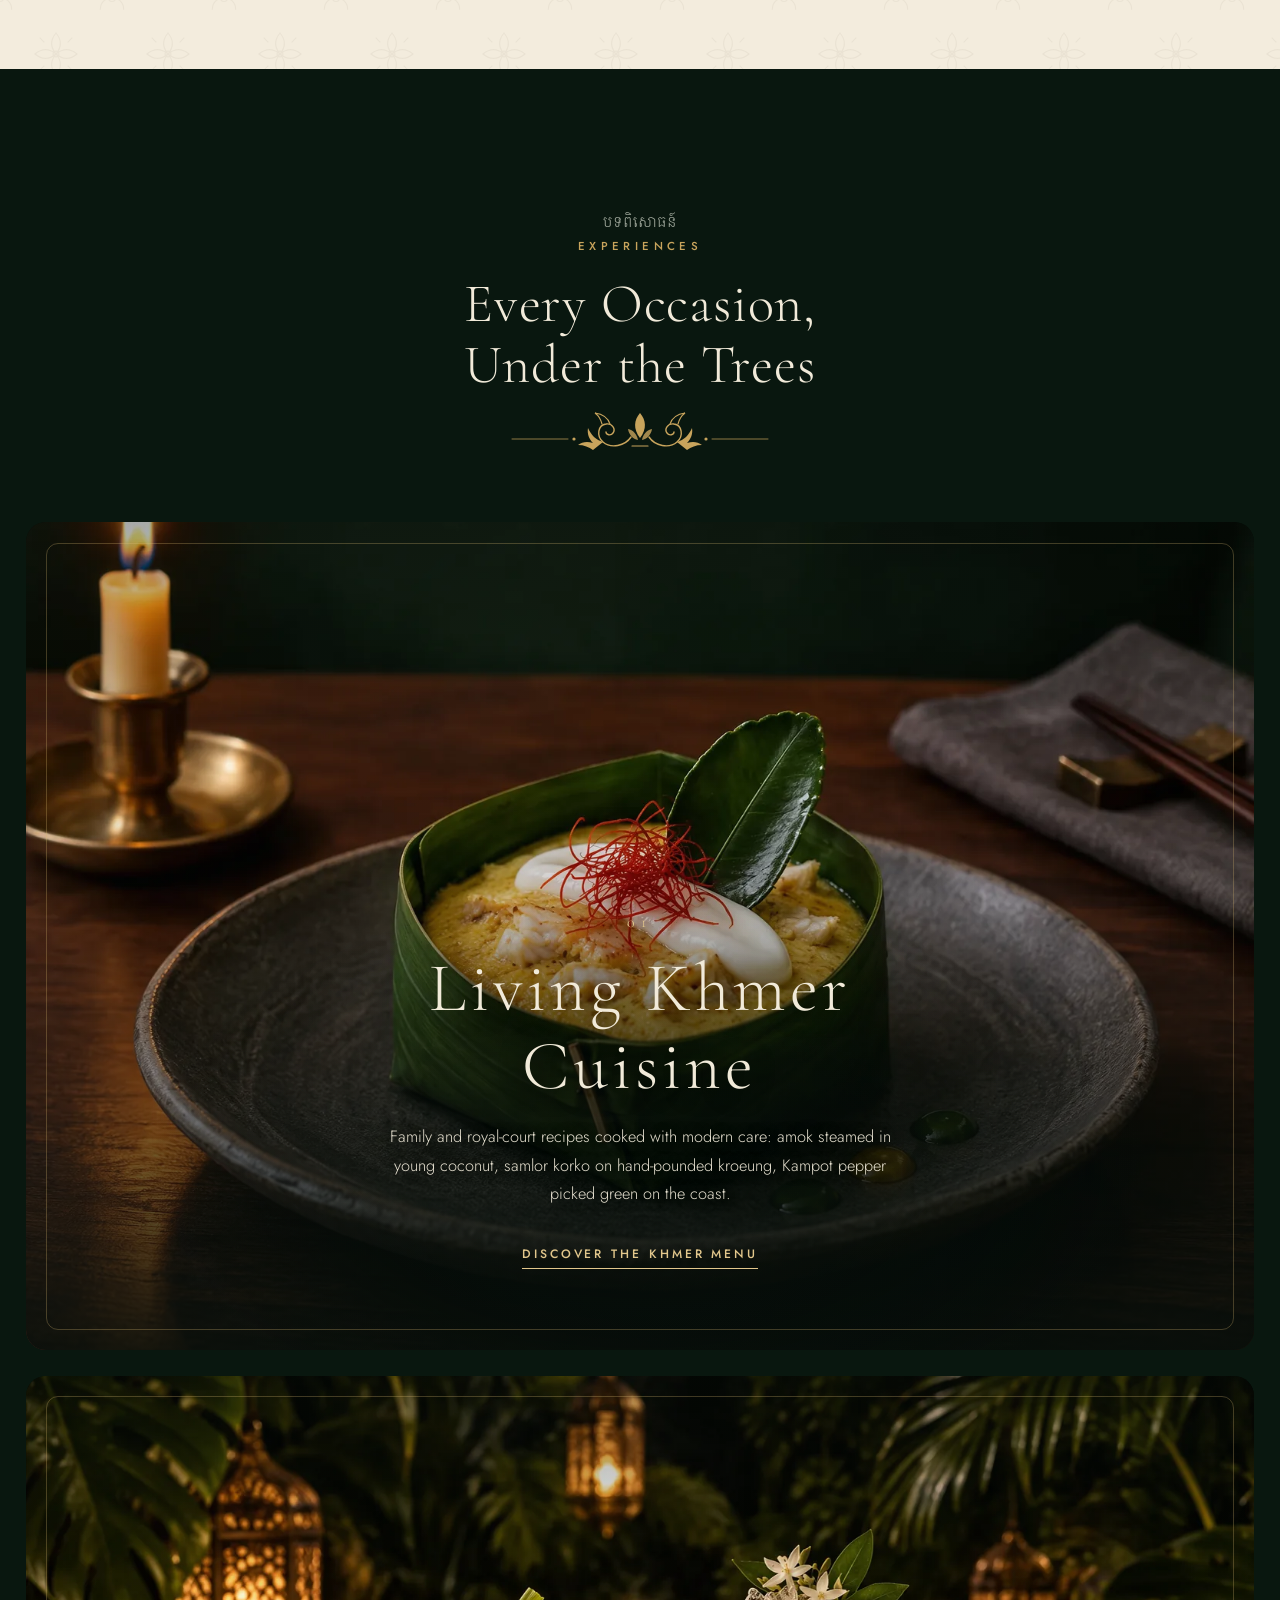
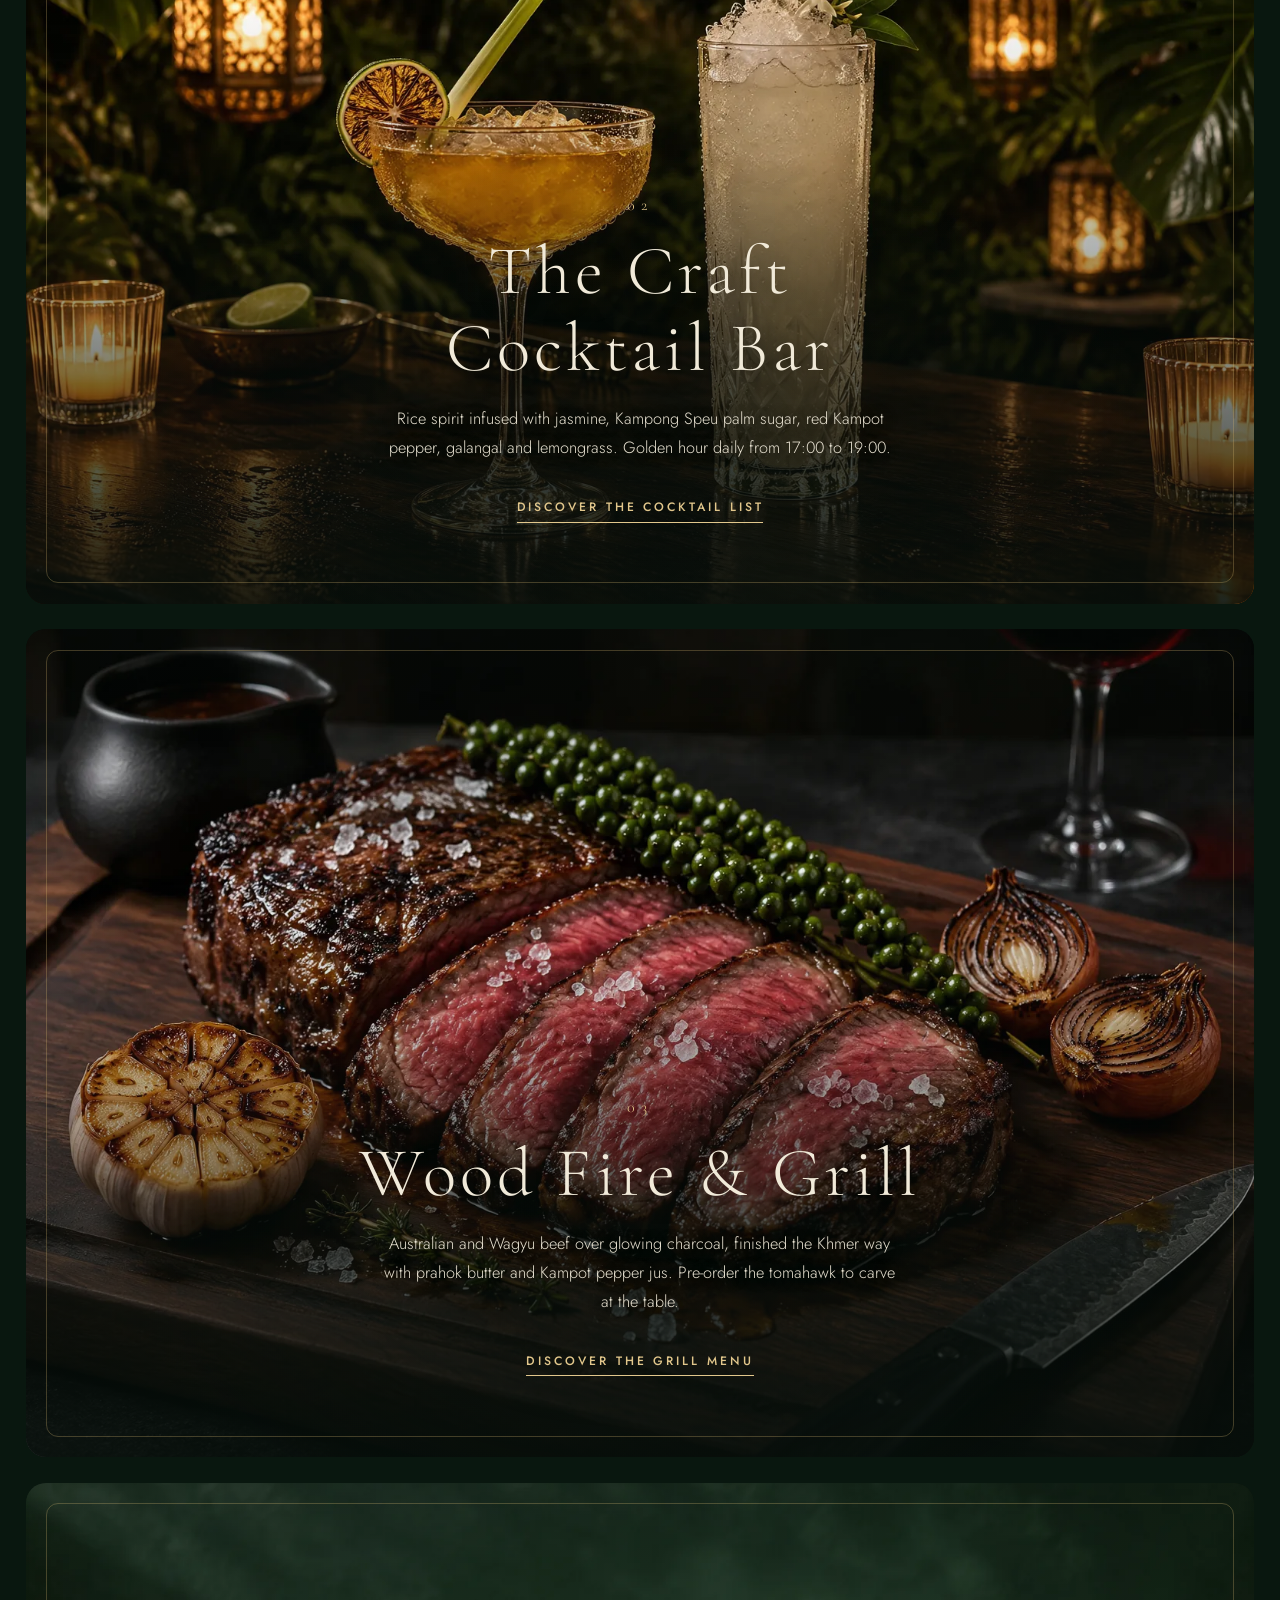
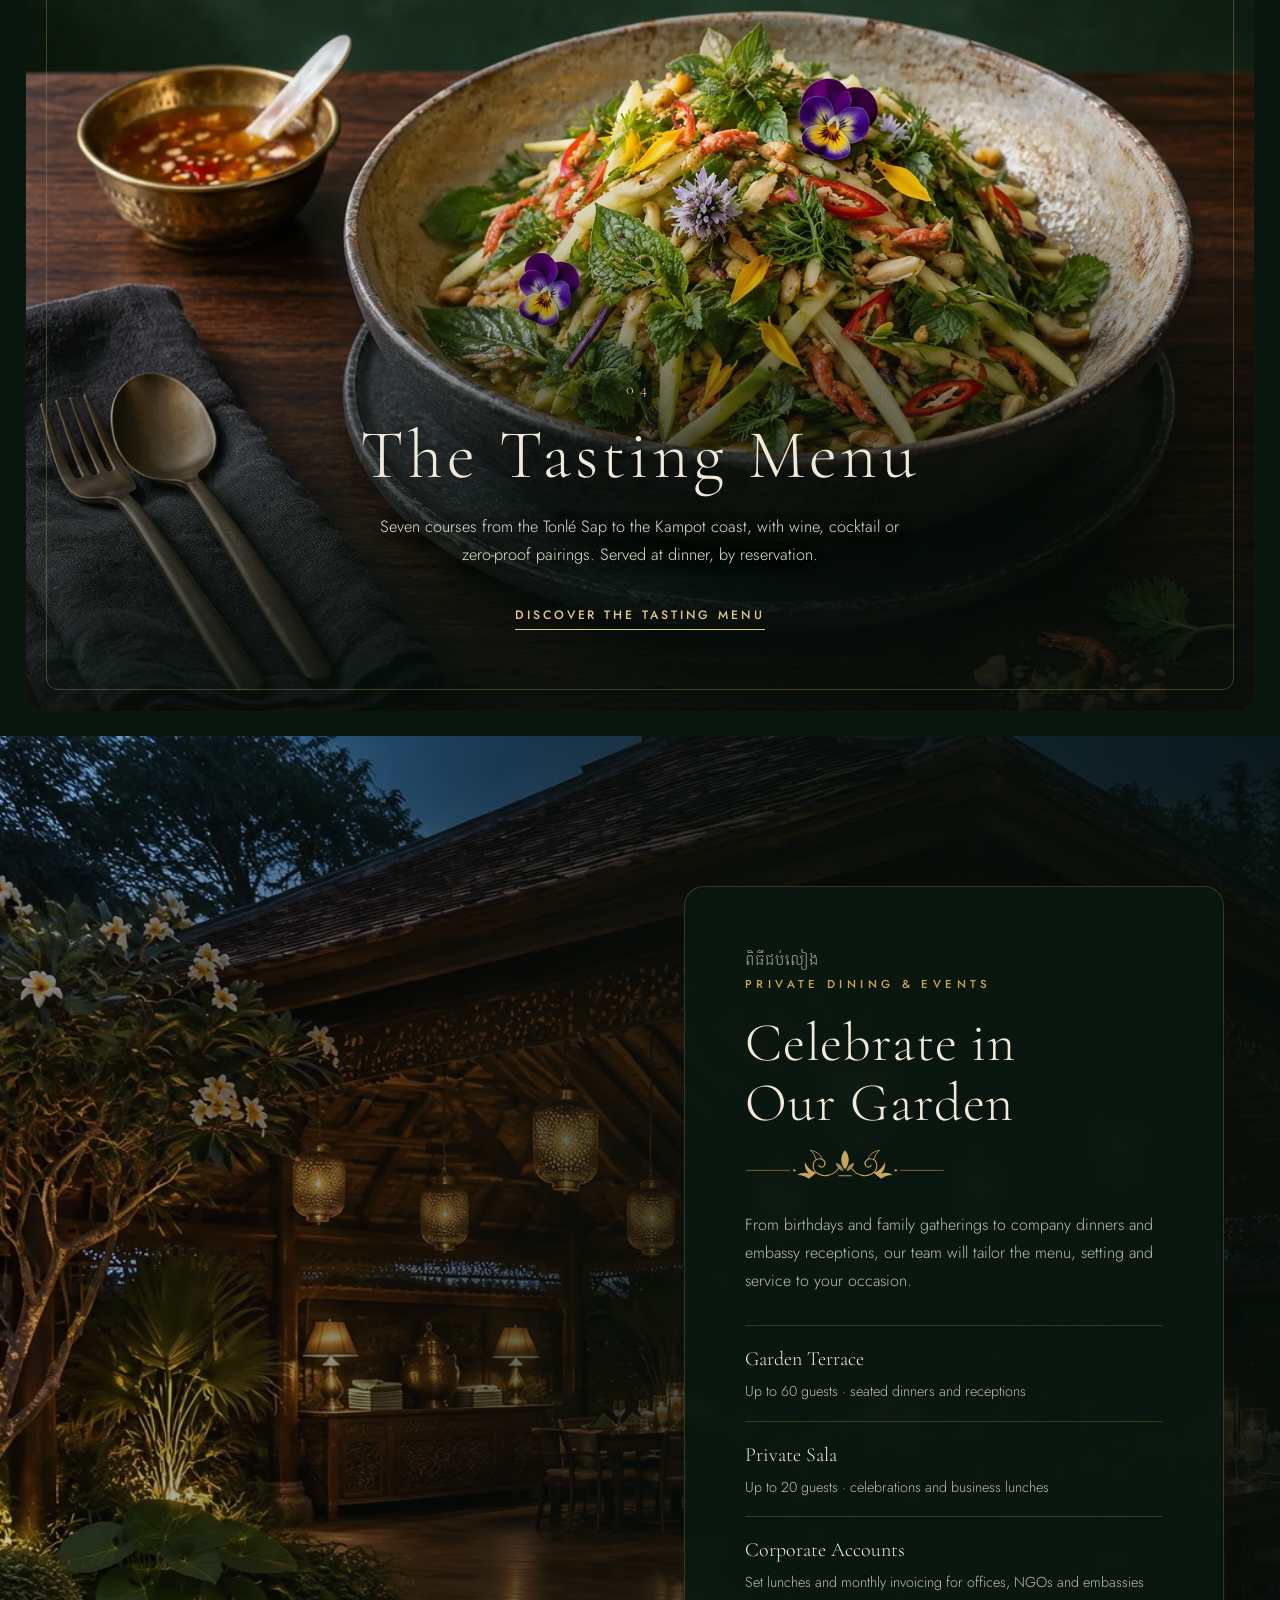
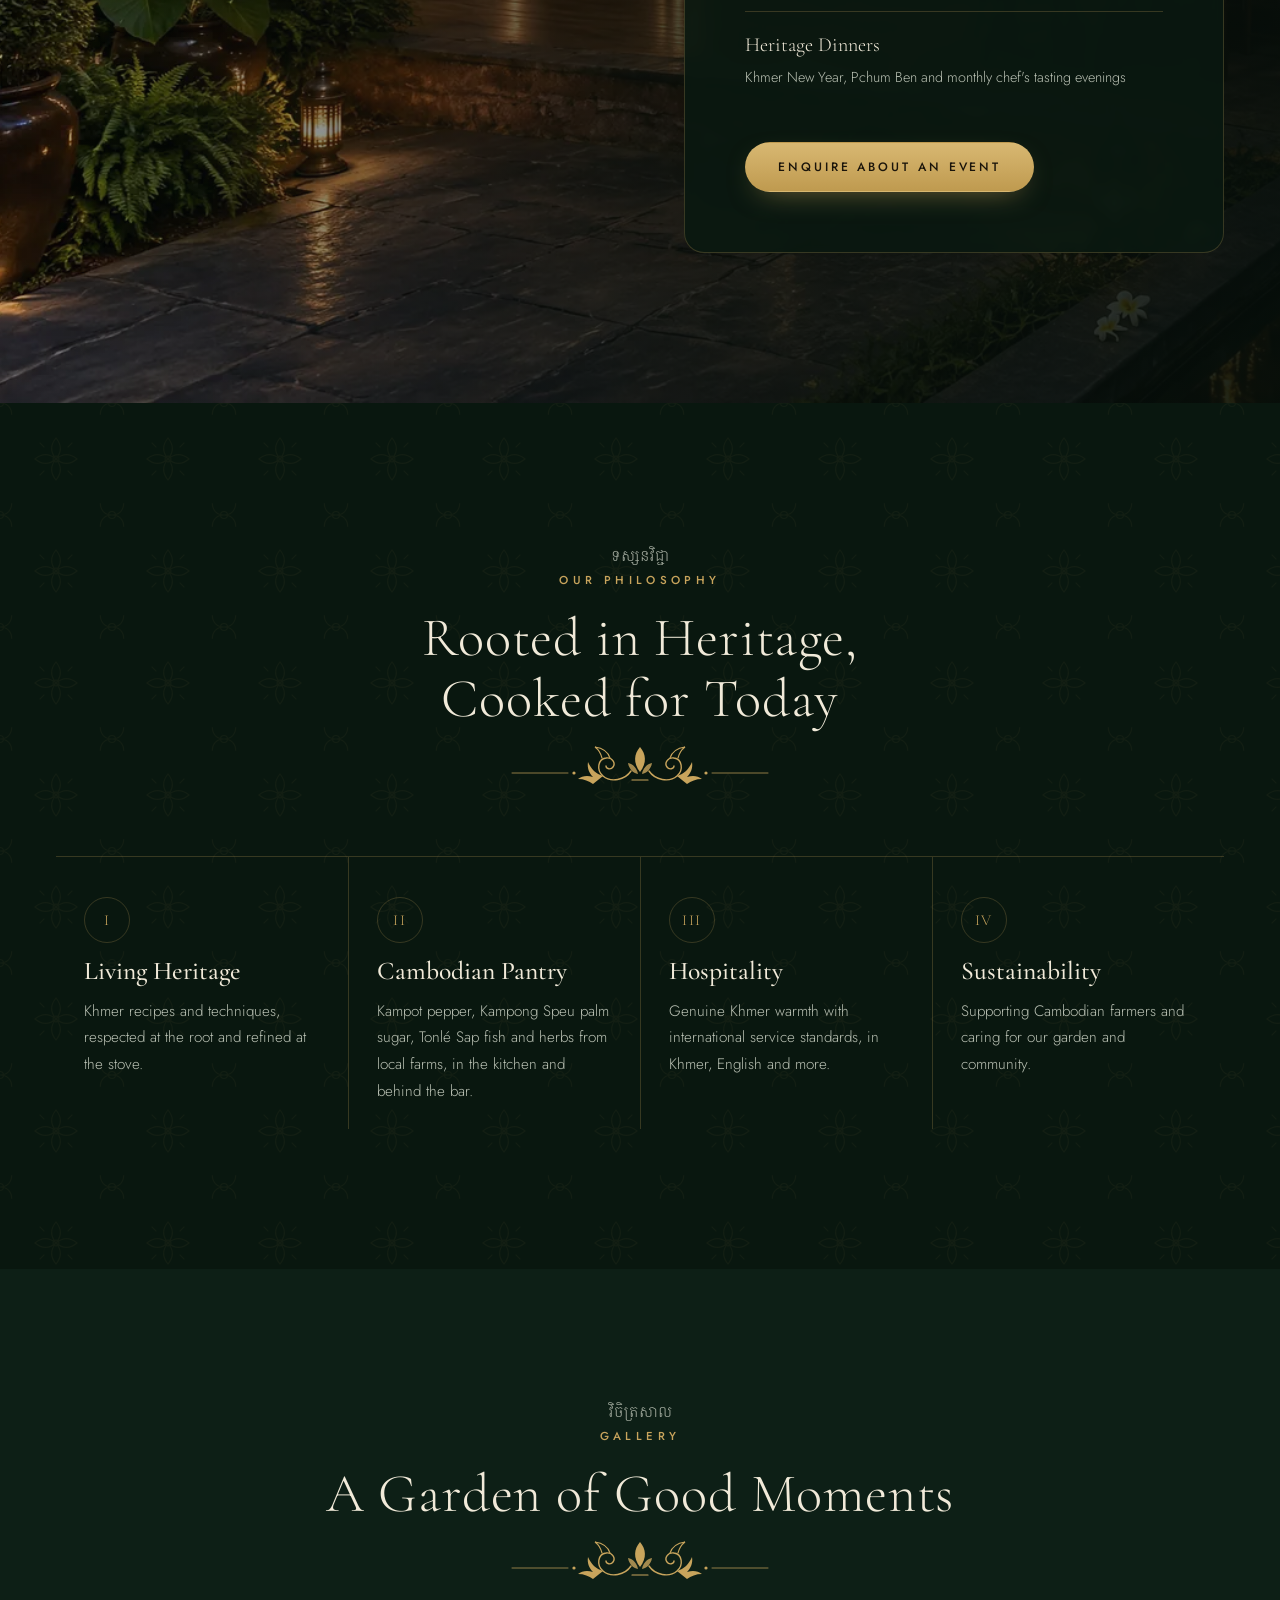
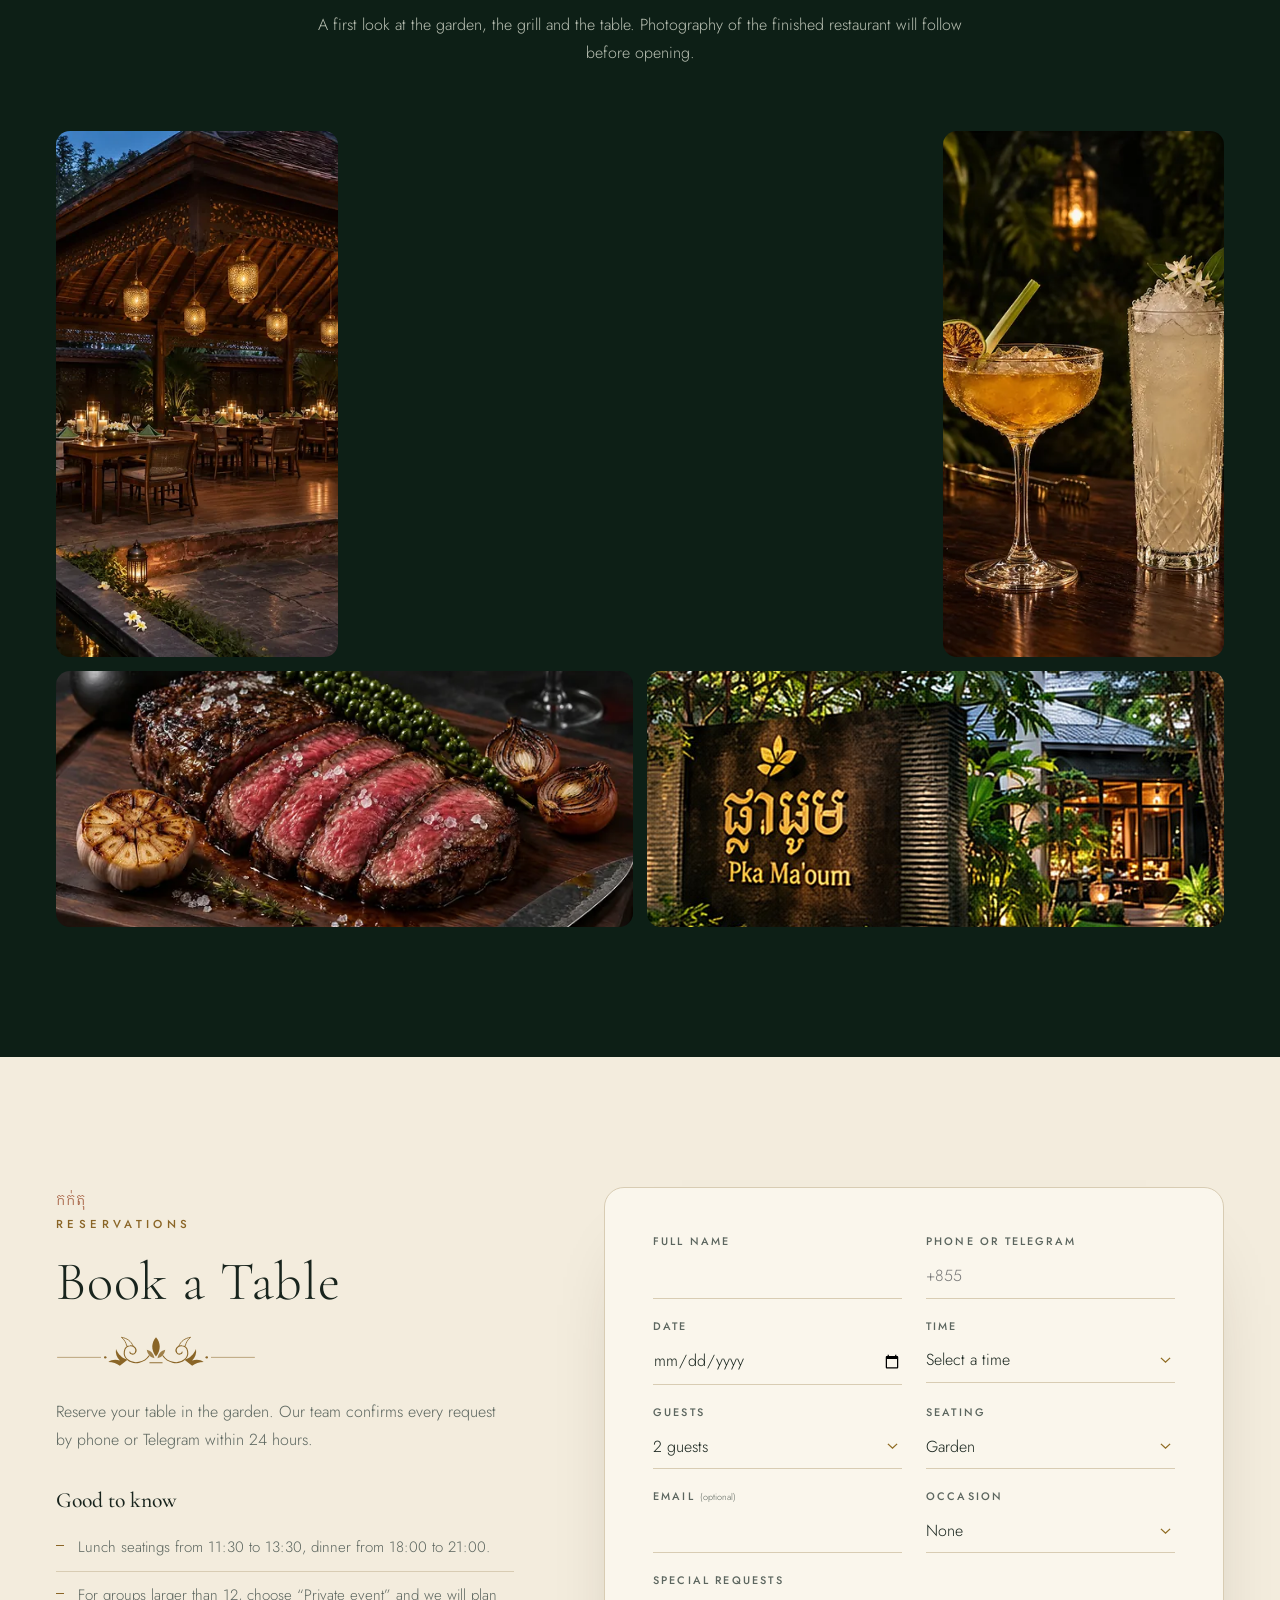
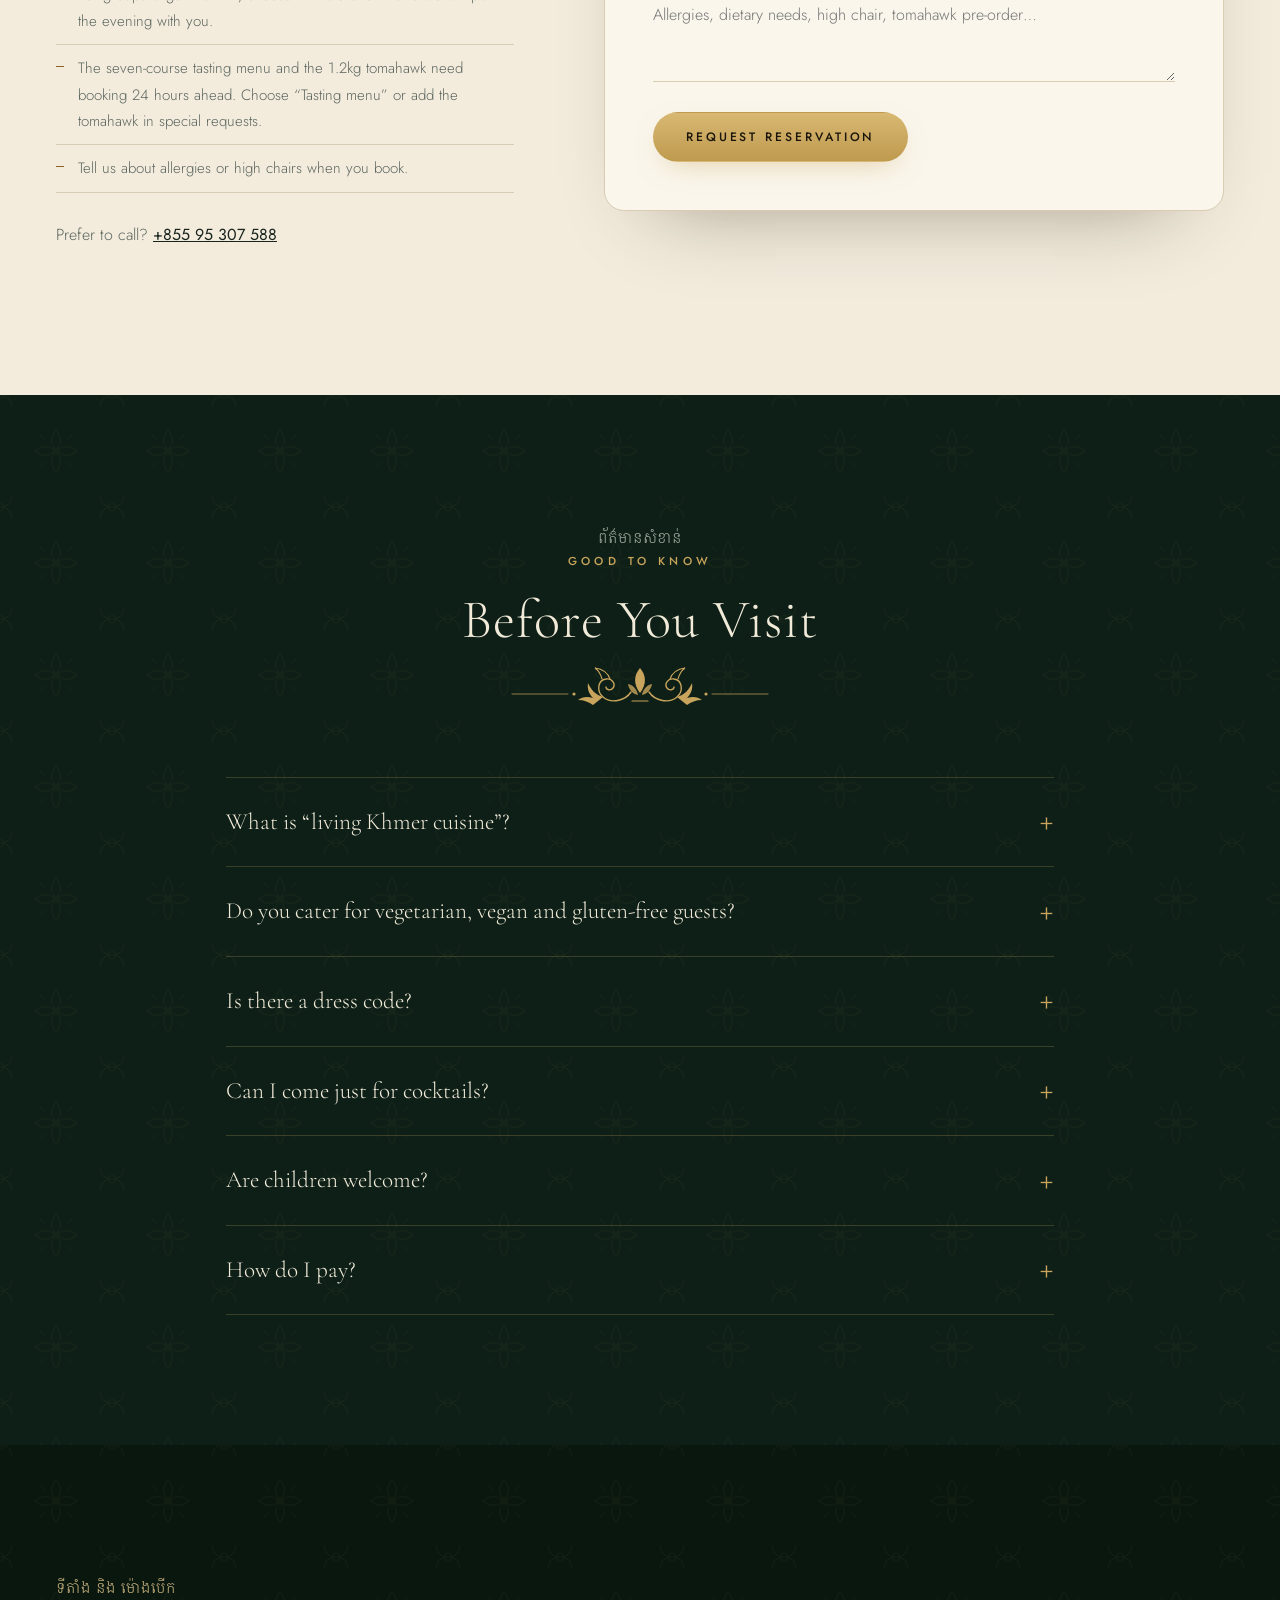
==== commit 62ea0510: "Remove Steakhouse from the top navigation; it lives under Menus Co-Authored-By: Claude Opus 5.5 <nor" ====
--- a/website/index.html
+++ b/website/index.html
@@ -53,7 +53,6 @@
     <button class="nav-toggle" aria-expanded="false" aria-controls="main-nav" aria-label="Open menu"><span></span><span></span></button>
     <nav class="main-nav" id="main-nav" aria-label="Main">
       <a href="about.html">About Us</a>
-      <a href="#steakhouse">Steakhouse</a>
       <a href="#menus">Menus</a>
       <a href="#menus" data-tab="drinks">Cocktails</a>
       <a href="#events">Private Dining</a>
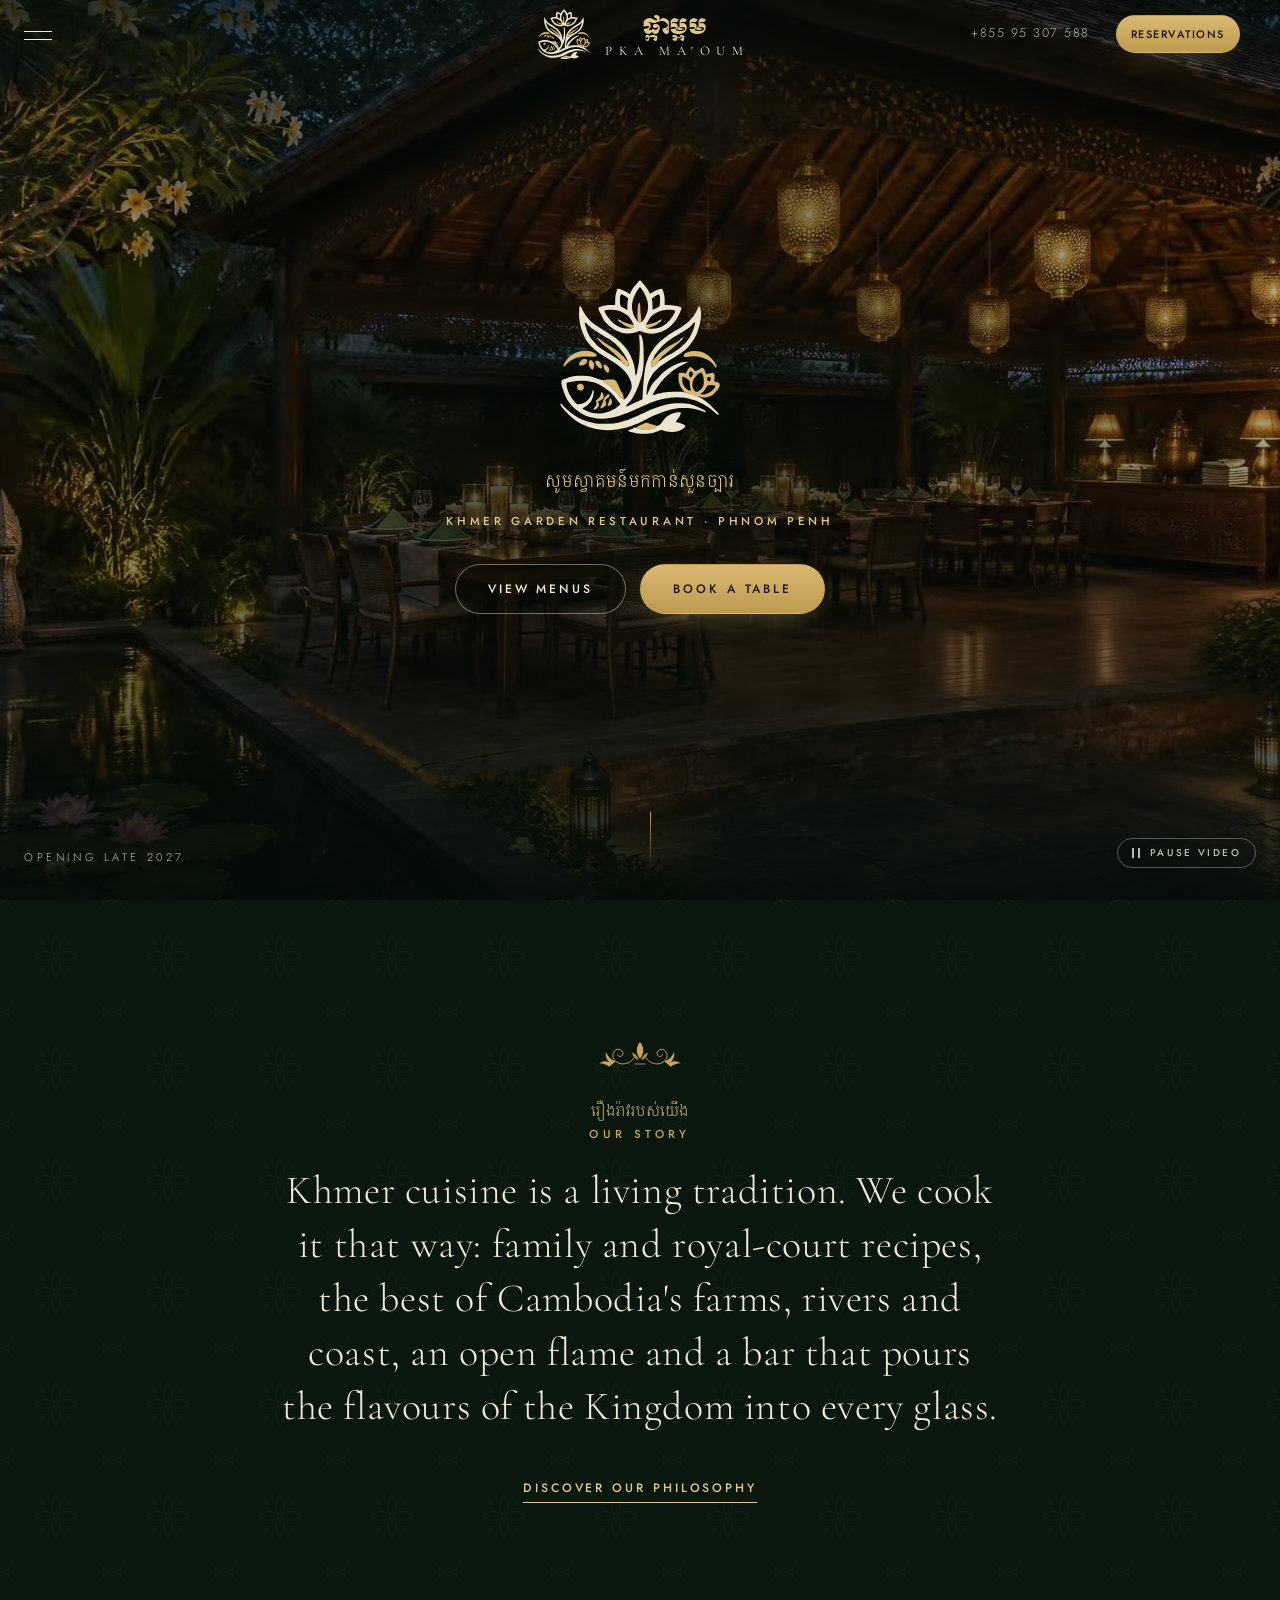
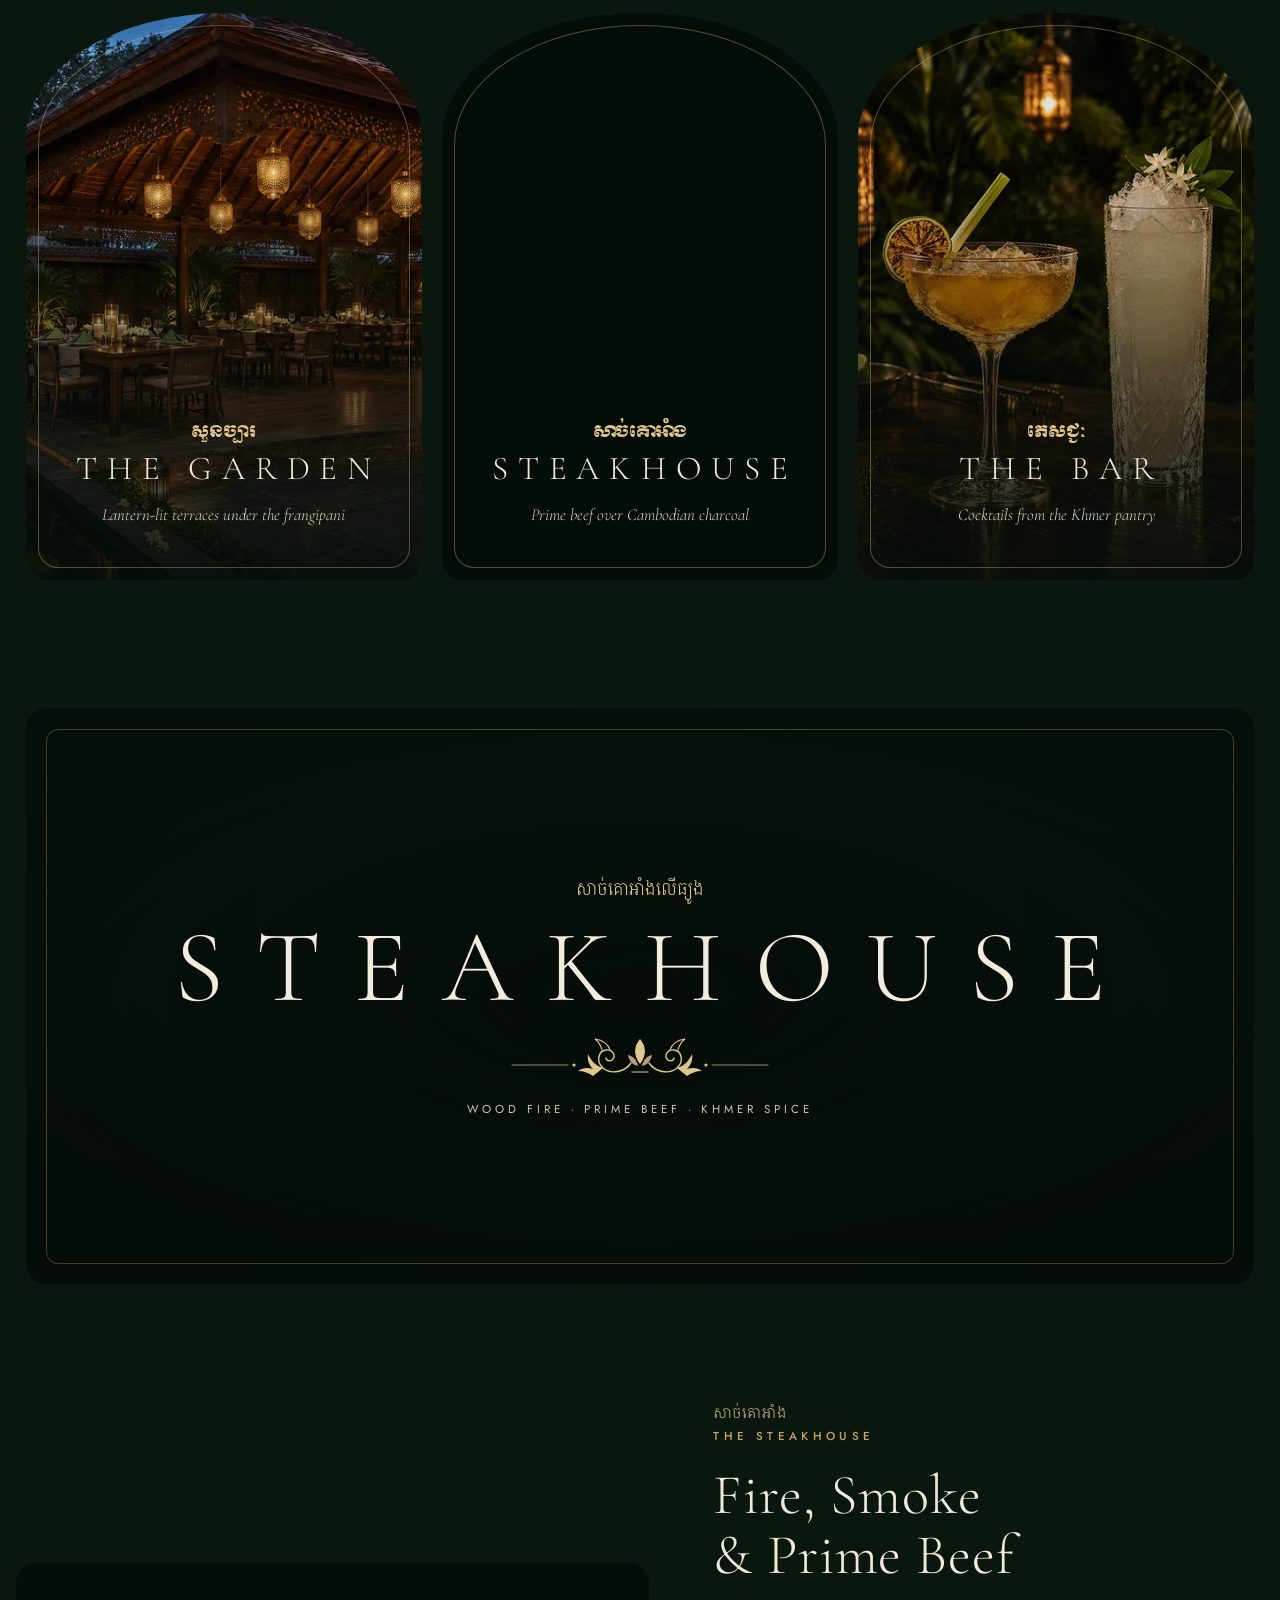
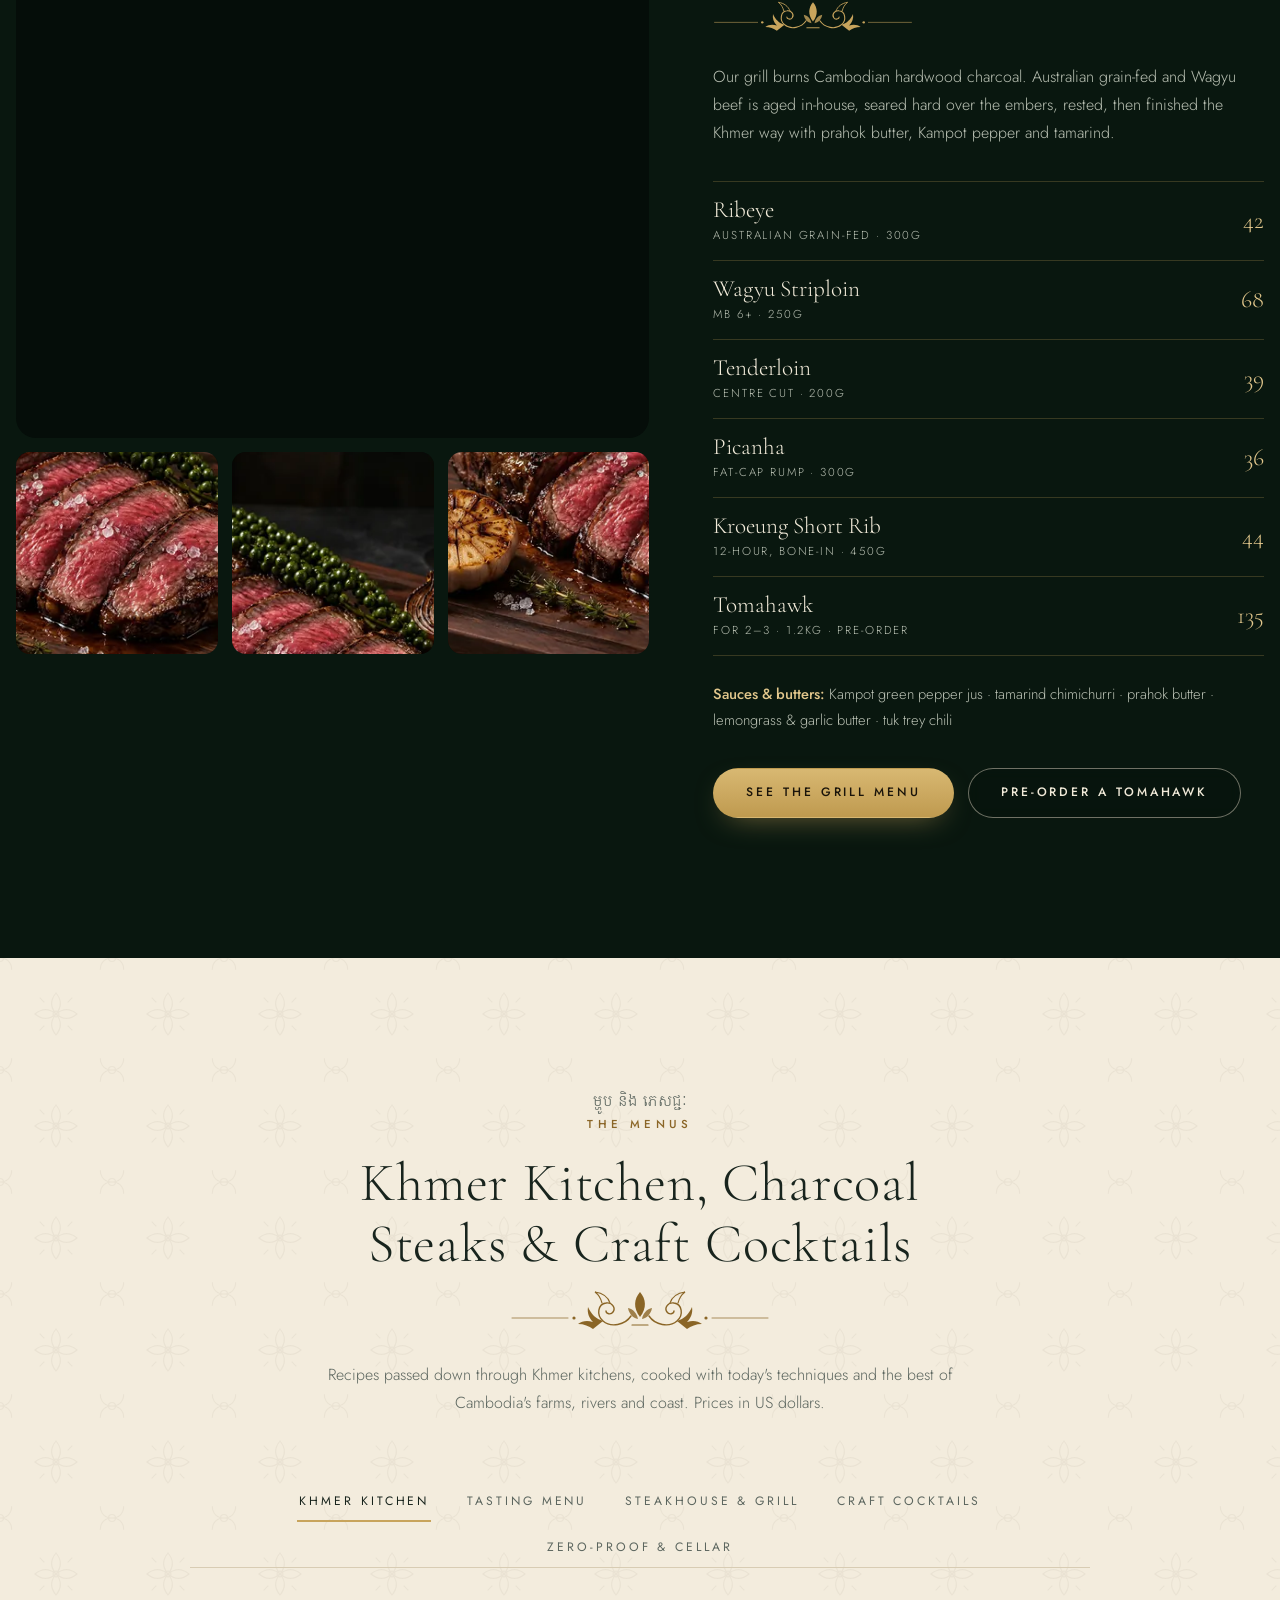
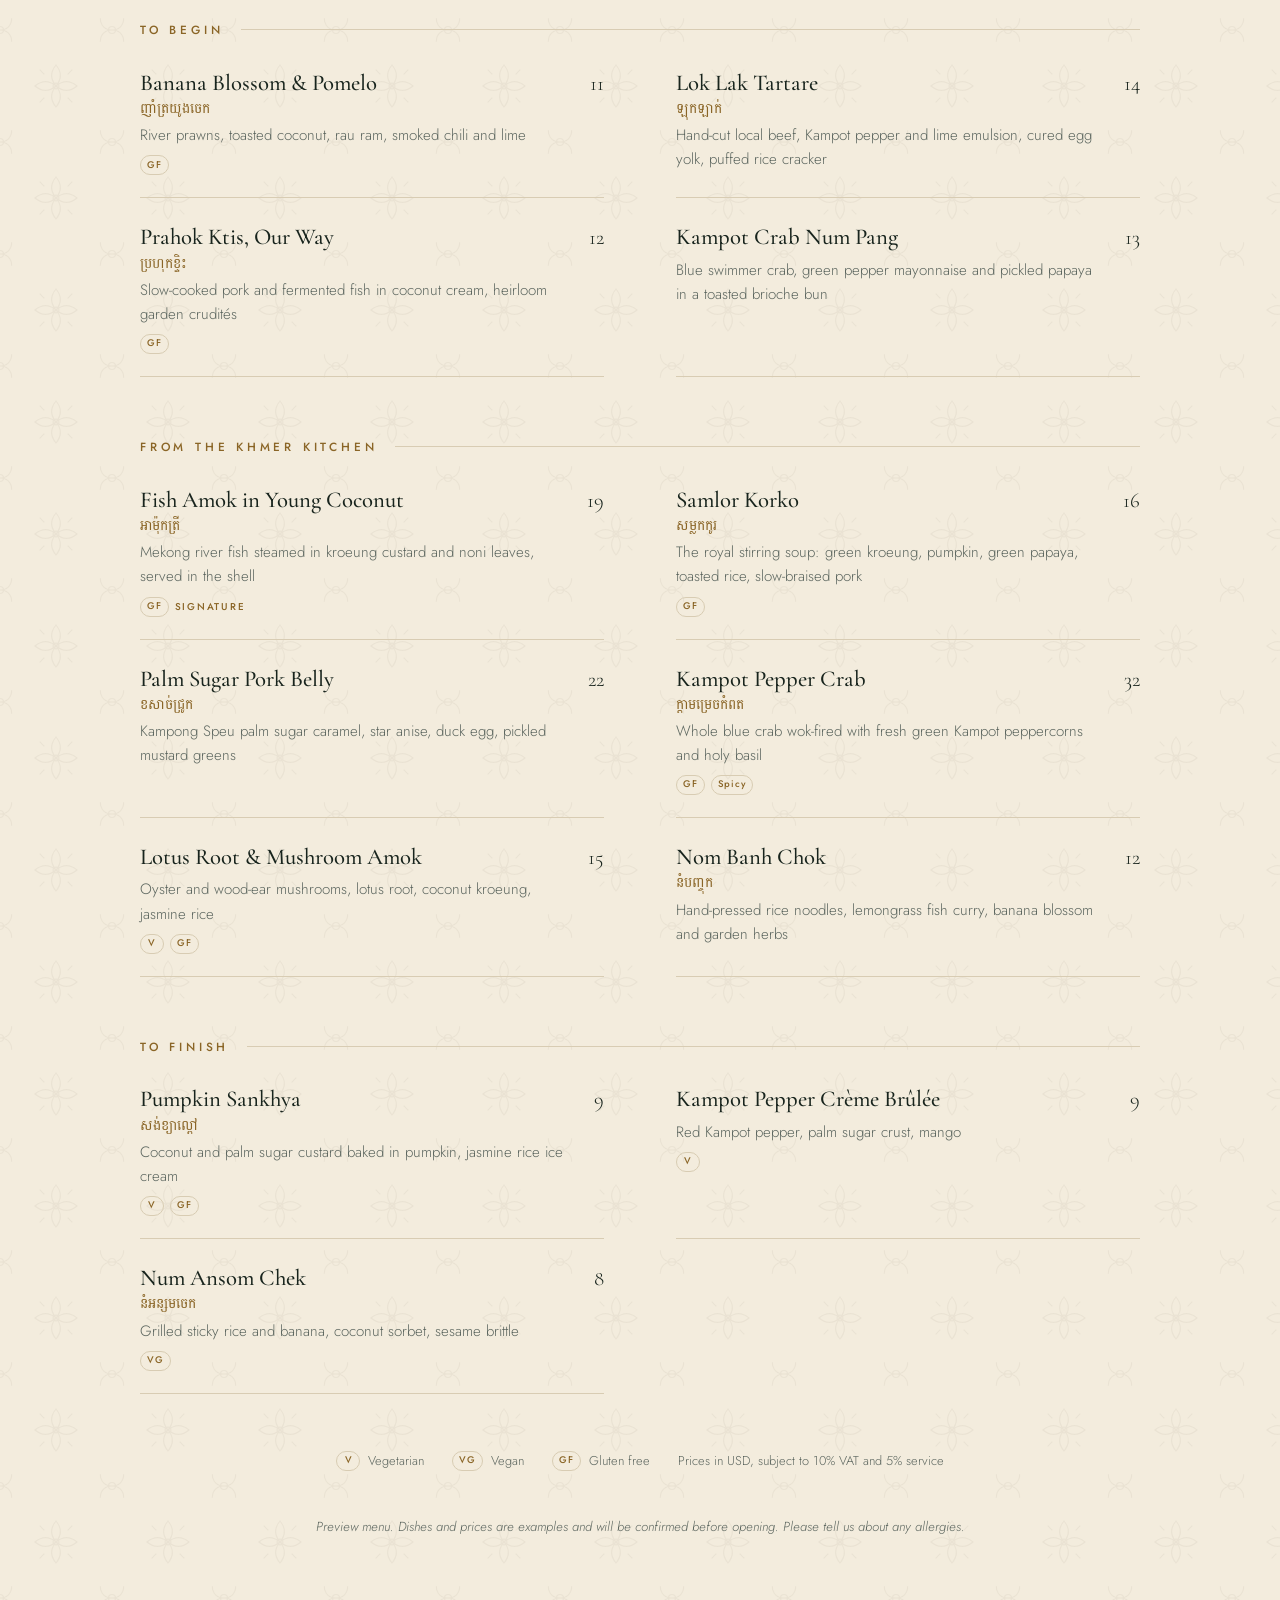
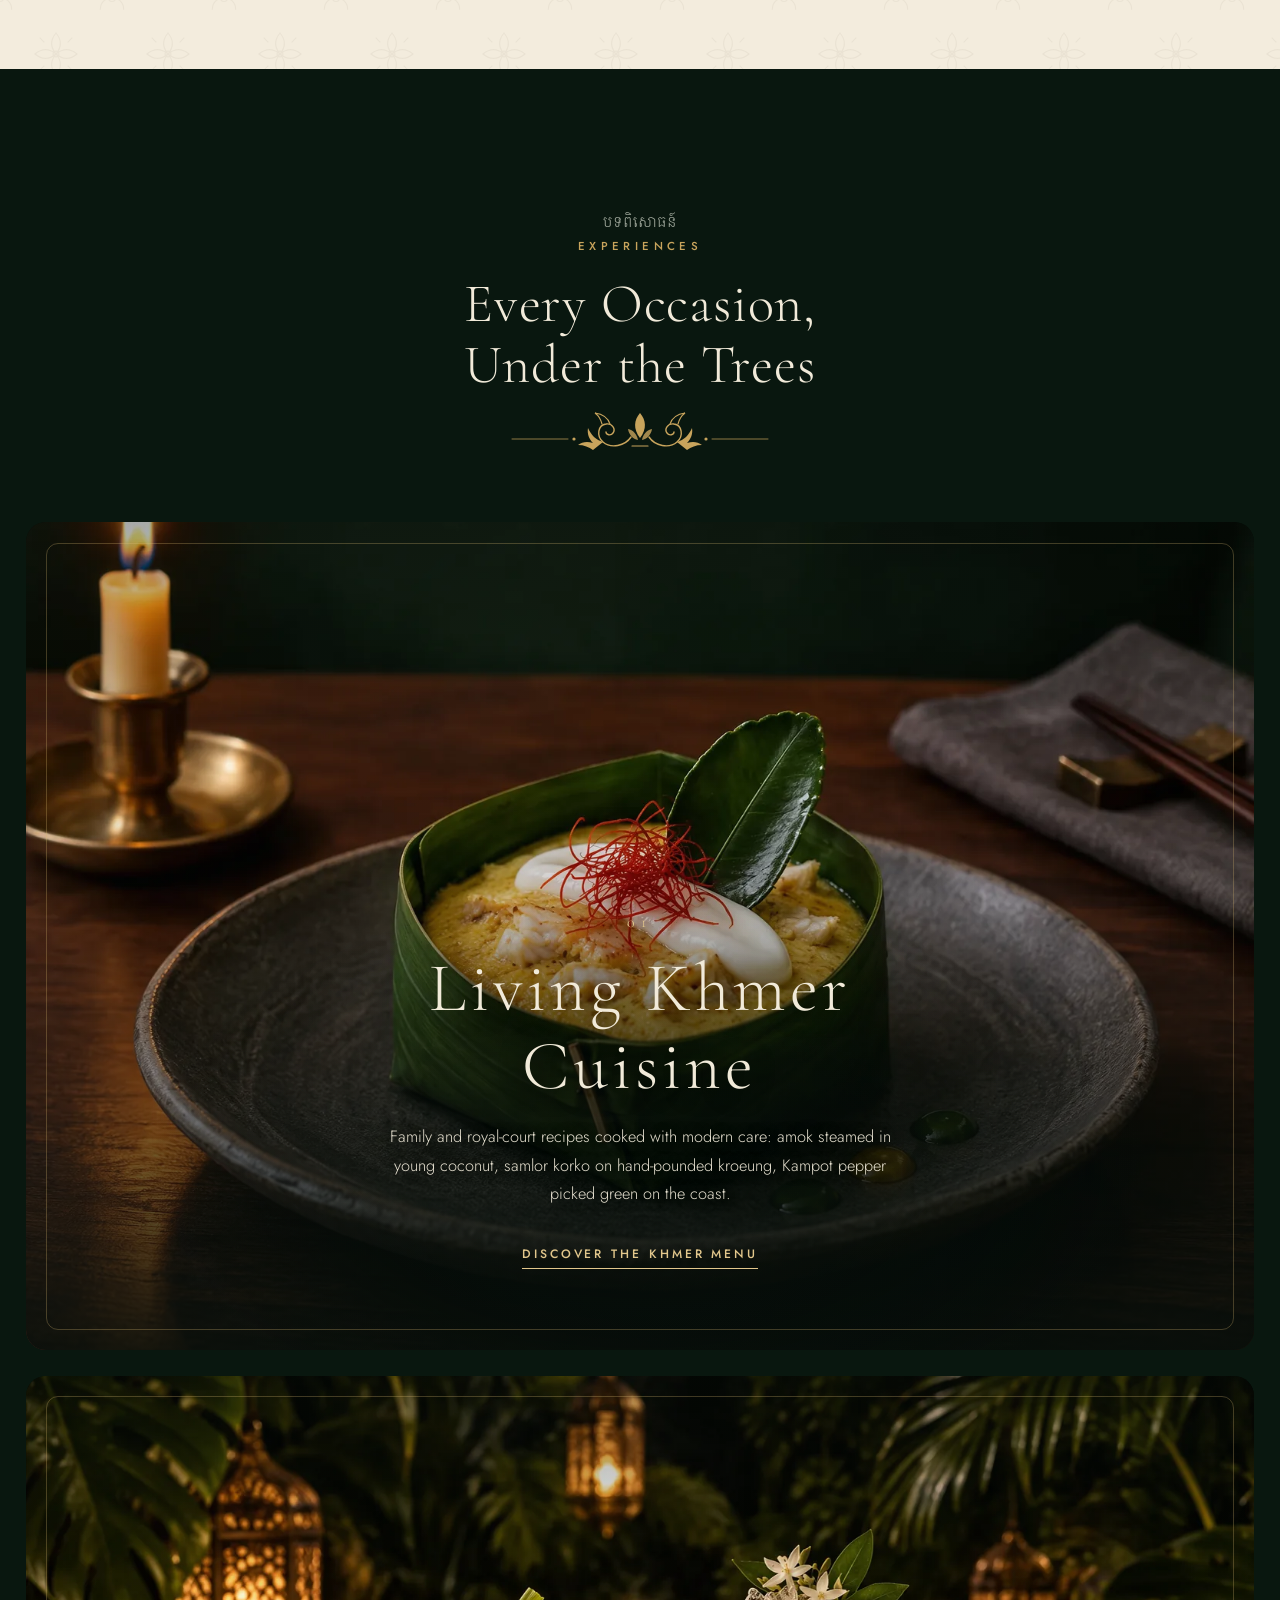
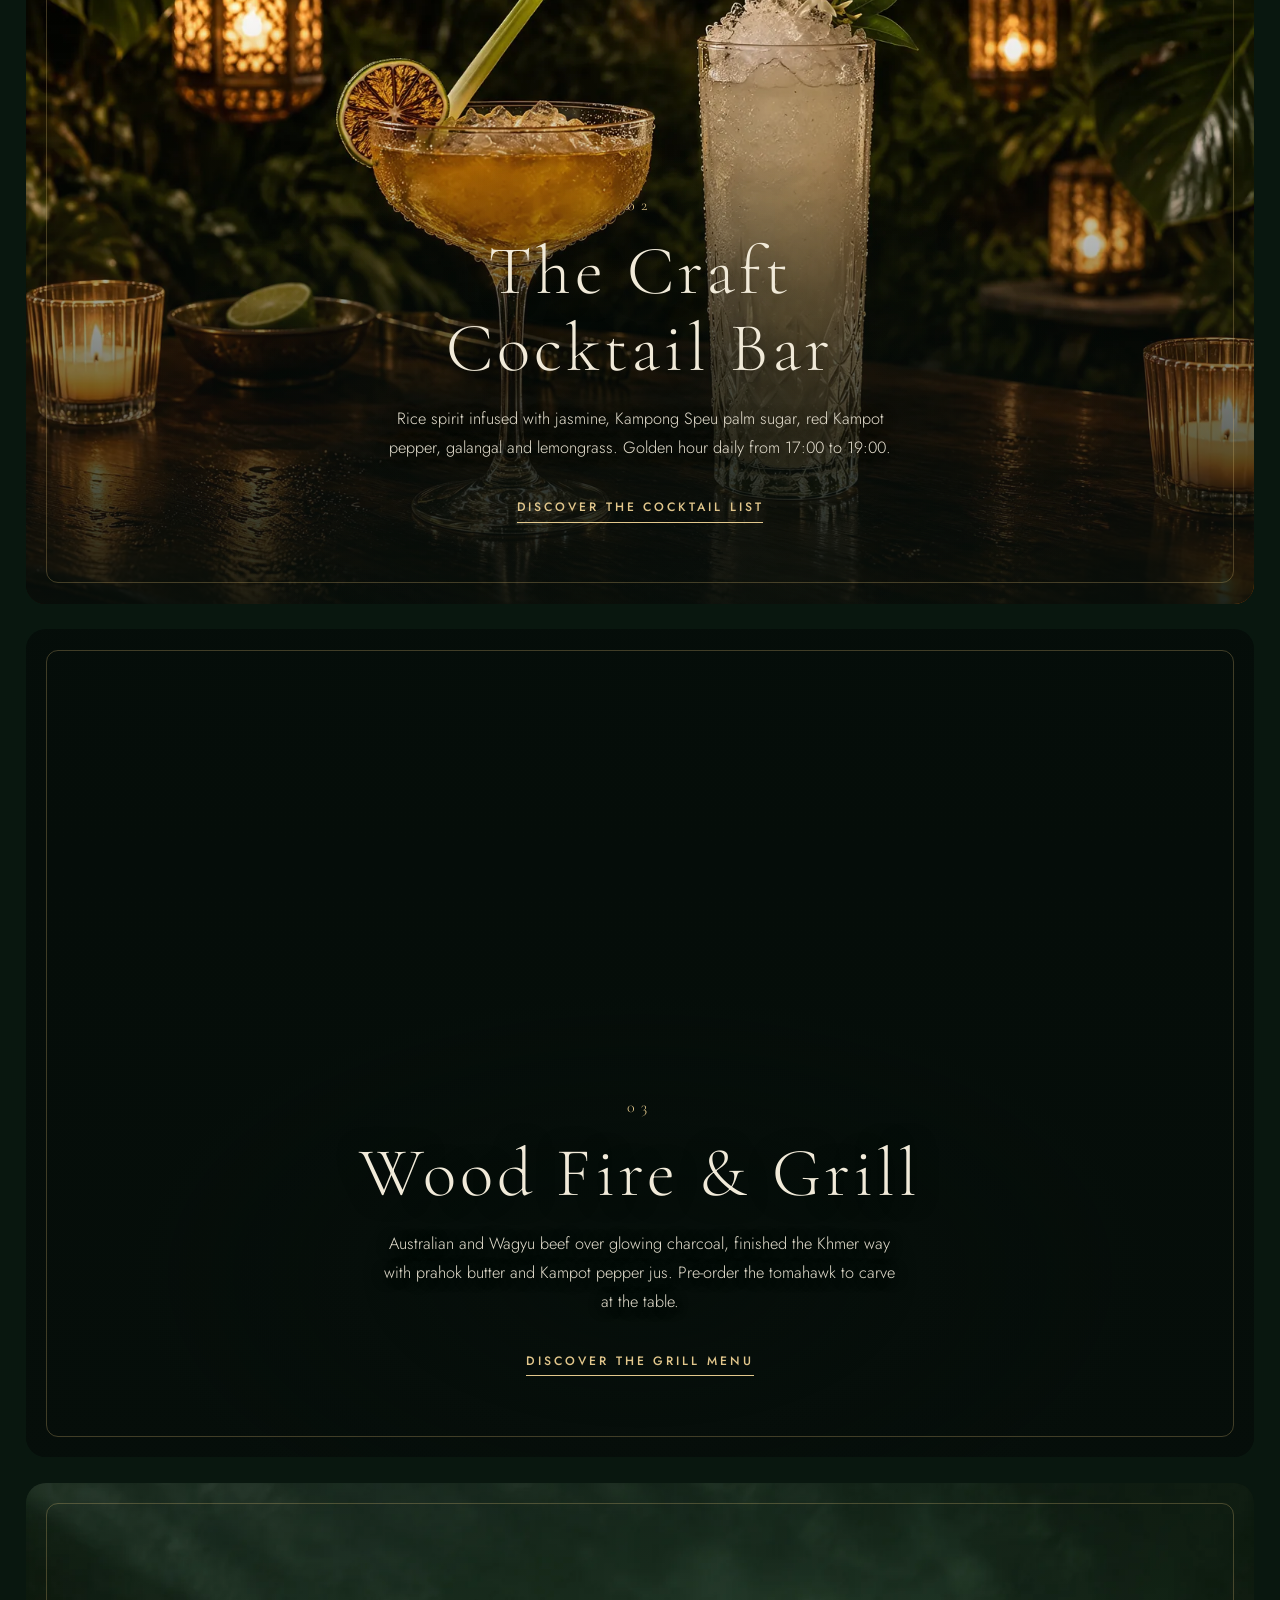
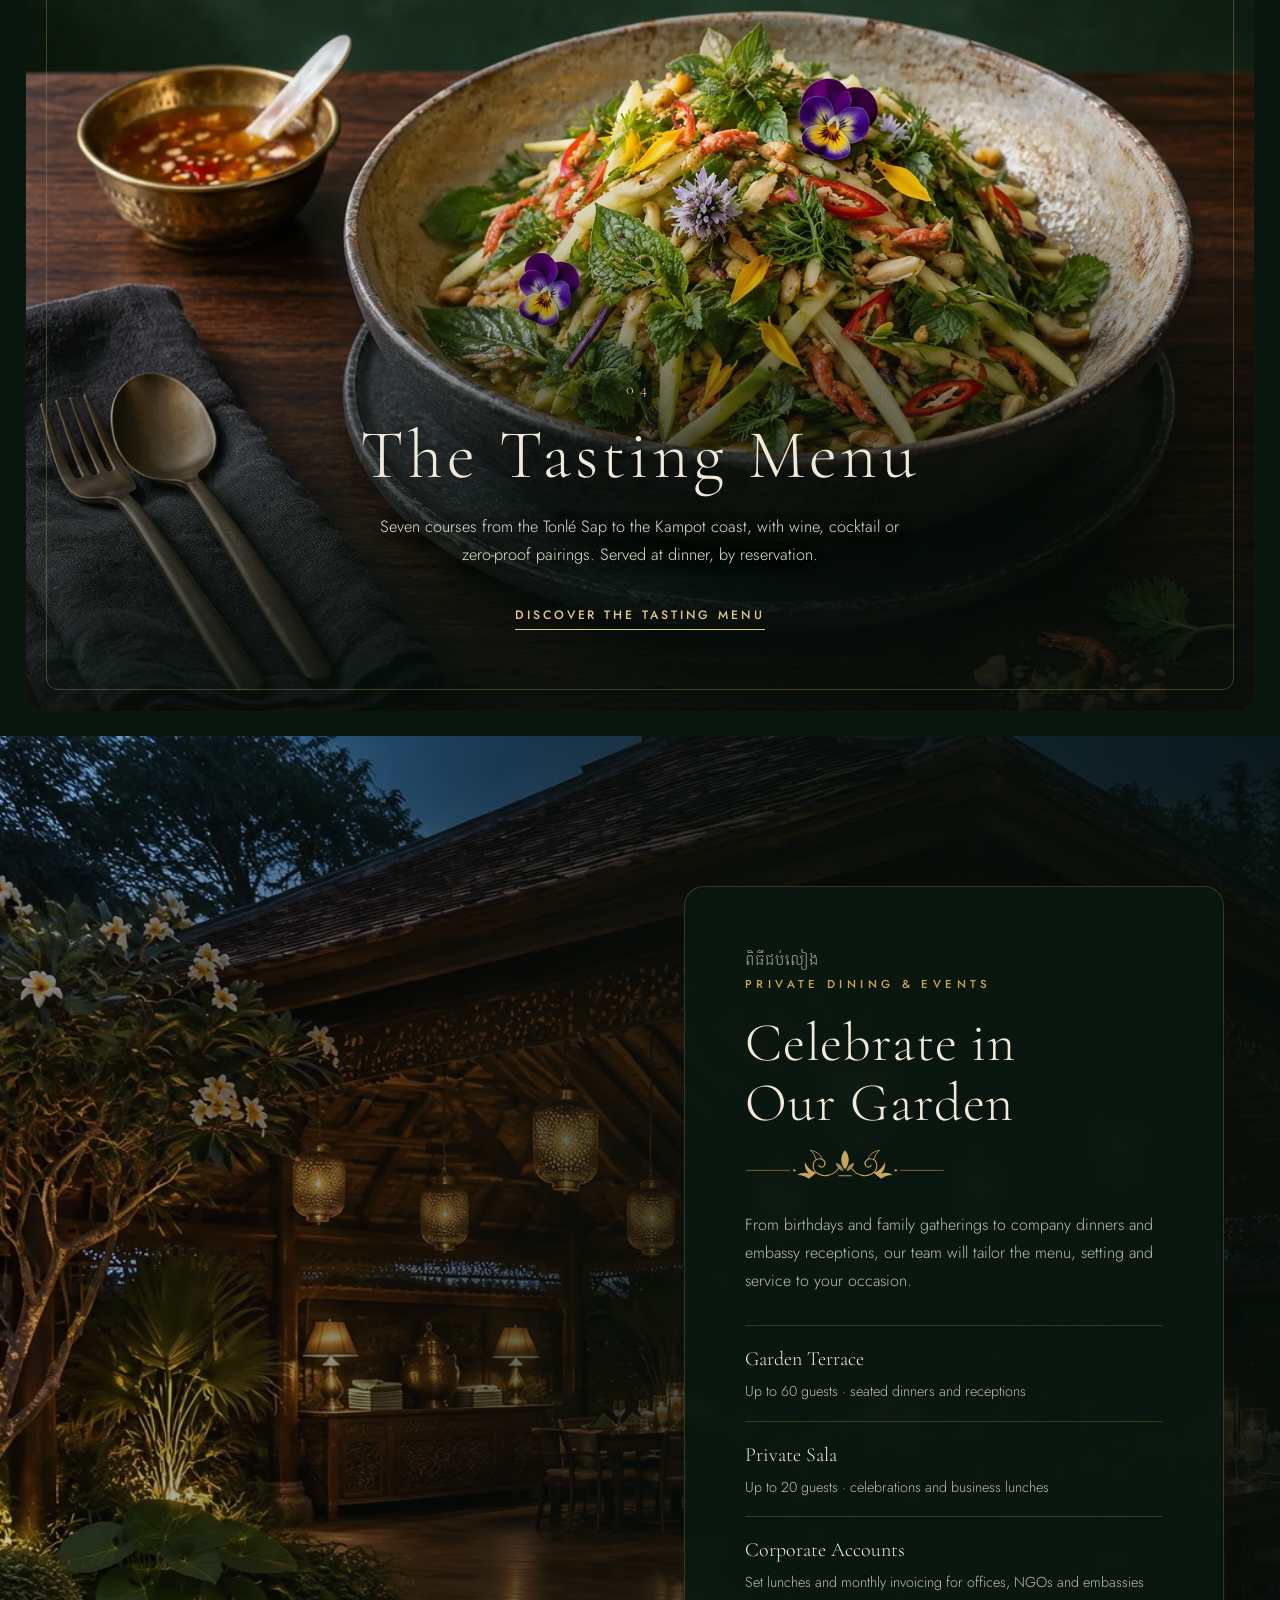
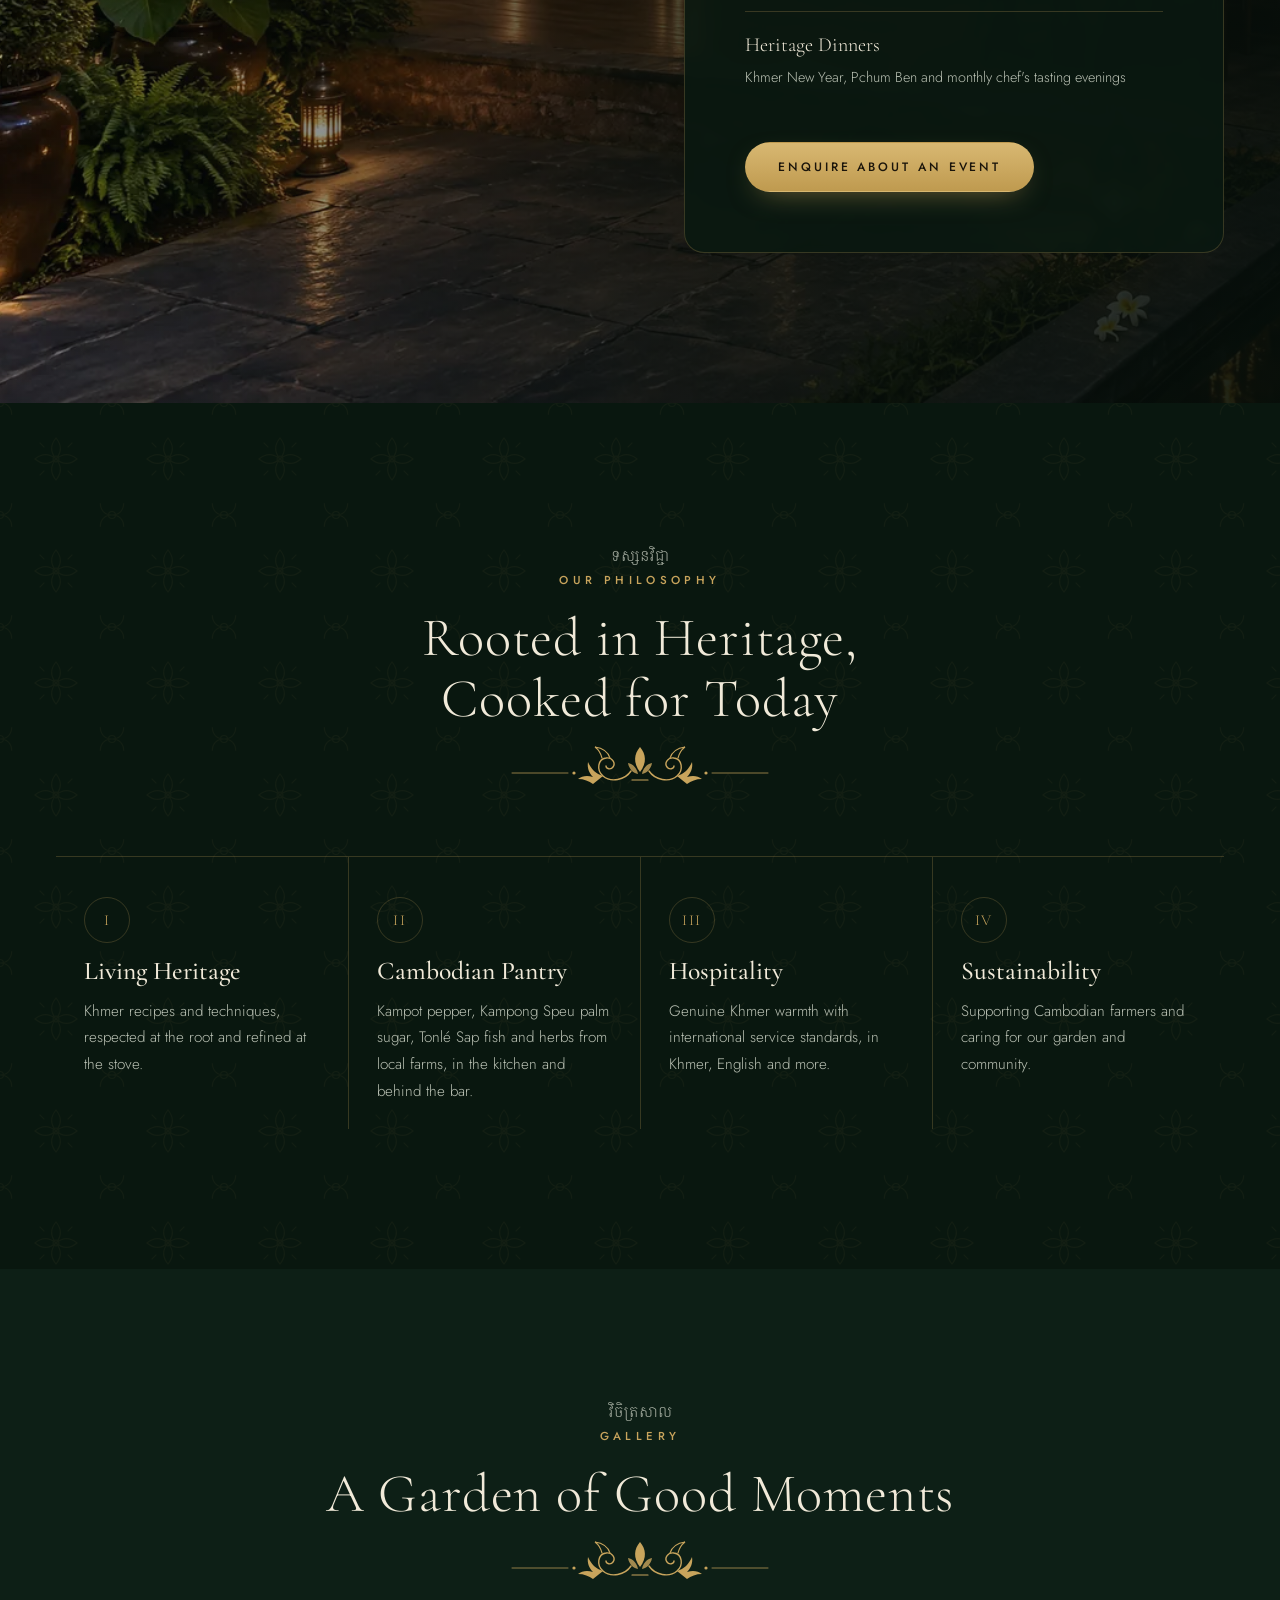
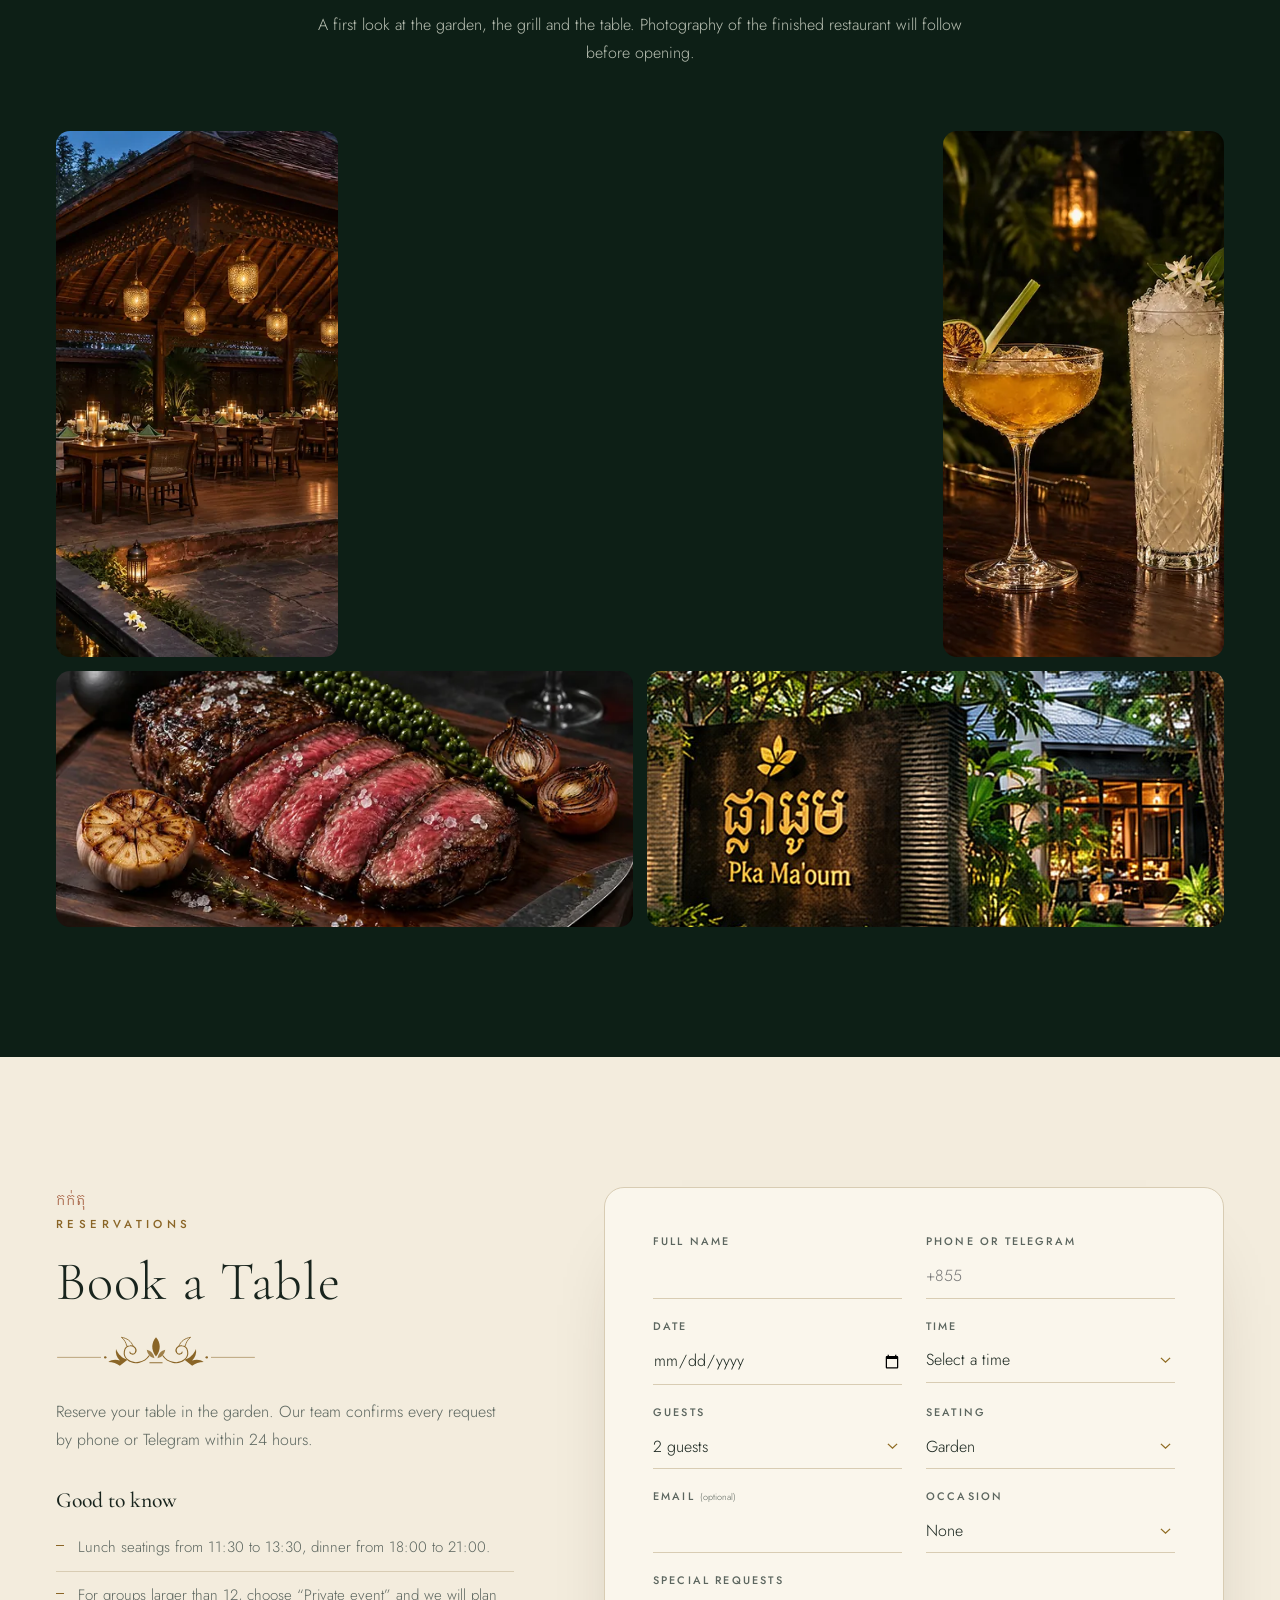
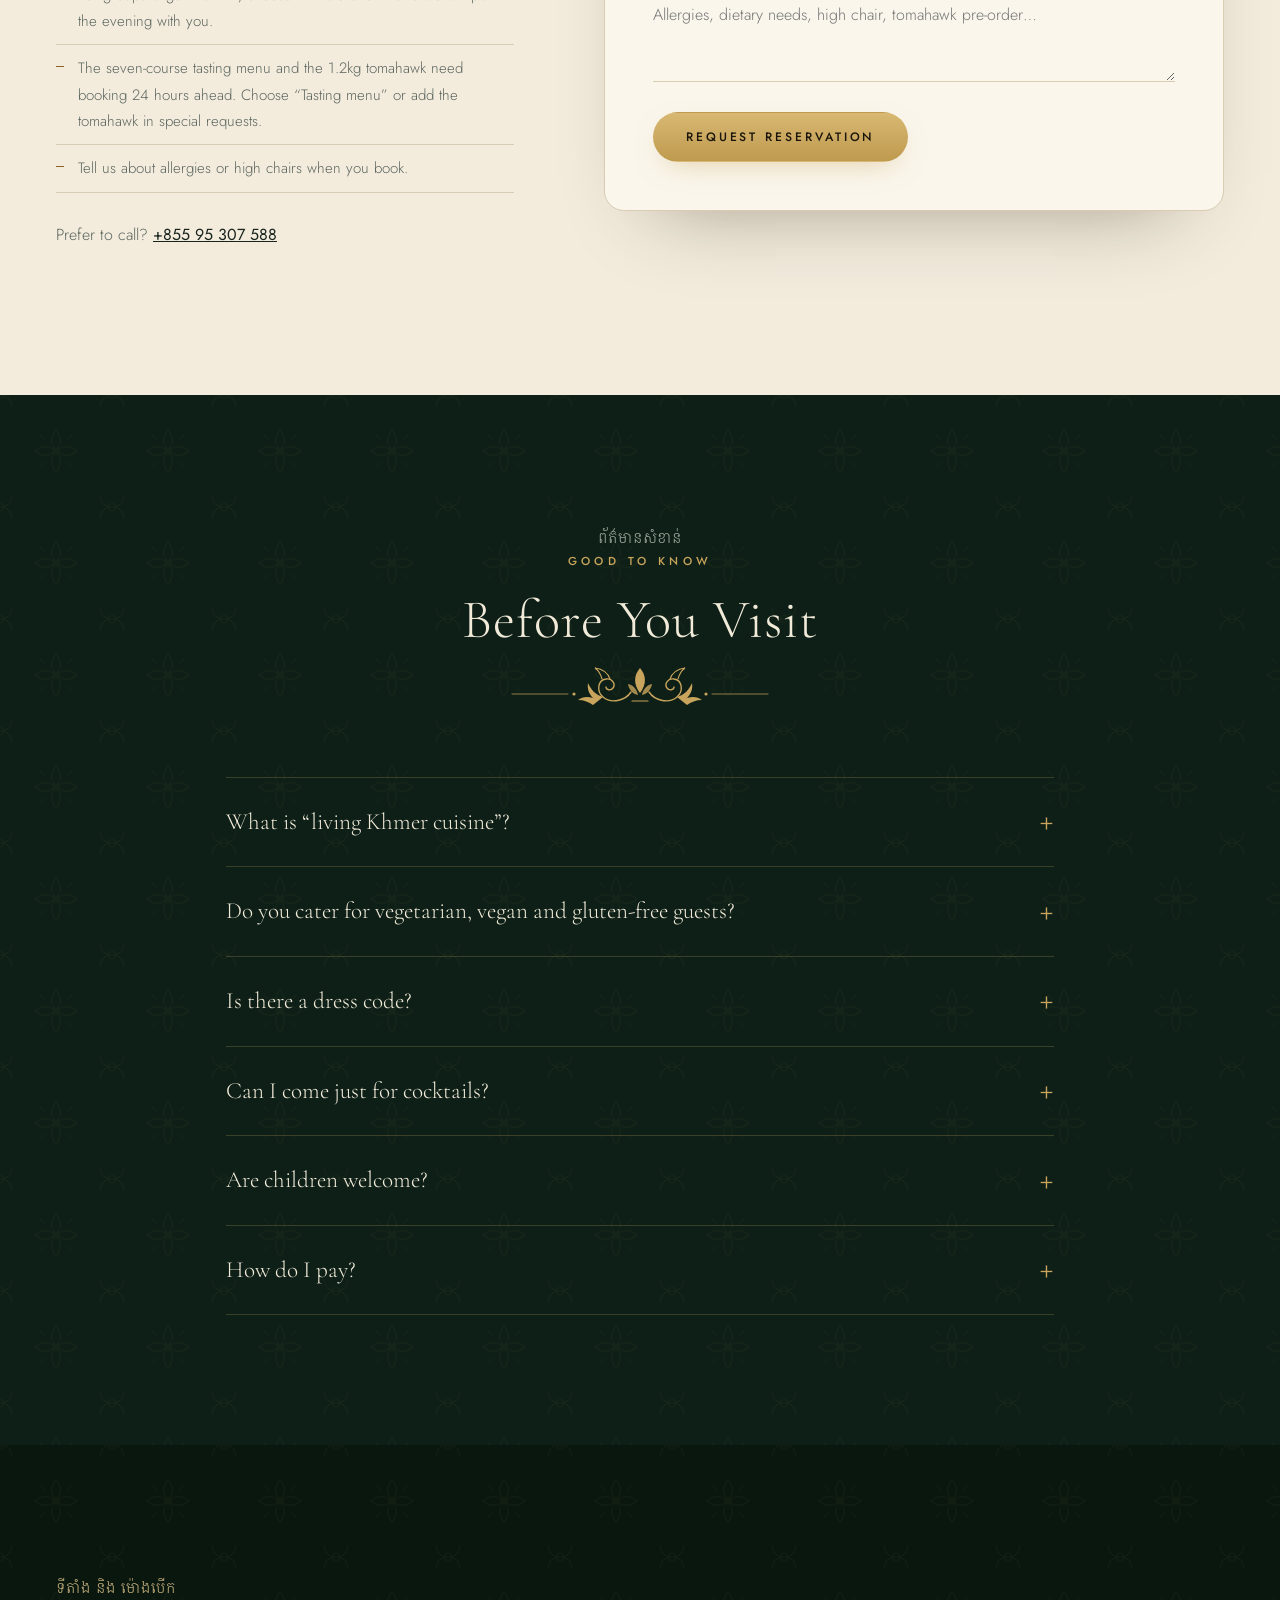
==== commit 4f11930f: "Simplify the home hero to the logo, one line and two buttons The heading stays as a visually hidden " ====
--- a/website/index.html
+++ b/website/index.html
@@ -77,14 +77,12 @@
     <video class="hero-video" muted playsinline loop preload="none" aria-hidden="true" tabindex="-1" poster="images/hero-garden-1280.webp" data-src-wide="video/hero-garden-1080" data-src-tall="video/hero-garden-portrait"></video>
   </div>
   <div class="hero-content">
-    <p class="kicker">Khmer Garden Restaurant &amp; Steakhouse · Phnom Penh</p>
-    <h1 id="hero-title">Welcome to the Garden</h1>
+    <img class="hero-logo" src="images/logo-emblem-light.svg" alt="" width="180" height="180">
+    <h1 id="hero-title" class="visually-hidden">Pka Ma'oum, Khmer Garden Restaurant &amp; Steakhouse in Phnom Penh</h1>
     <p class="hero-kh" lang="km">សូមស្វាគមន៍មកកាន់សួនច្បារ</p>
-    <span class="kbach" aria-hidden="true"></span>
-    <p class="hero-lede">Heritage Khmer recipes, prime steaks over open charcoal, cocktails built on the Cambodian pantry, and lantern-lit evenings under the trees.</p>
+    <p class="kicker hero-tag">Khmer Garden Restaurant · Phnom Penh</p>
     <div class="hero-actions">
       <a href="#menus" class="btn btn-ghost">View Menus</a>
-      <a href="#steakhouse" class="btn btn-ghost">The Steakhouse</a>
       <a href="#reserve" class="btn btn-gold">Book a Table</a>
     </div>
   </div>
--- a/website/styles.css
+++ b/website/styles.css
@@ -624,3 +624,14 @@
   .brand-mark{width:40px;height:40px}
   .hero h1{white-space:normal;font-size:clamp(1.05rem,5vw,1.35rem);letter-spacing:.3em;margin-right:-.3em;line-height:1.6}
 }
+/* Minimal hero (2026-11-19): logo, one line, two buttons */
+.visually-hidden{position:absolute!important;width:1px;height:1px;padding:0;margin:-1px;overflow:hidden;clip:rect(0 0 0 0);white-space:nowrap;border:0}
+.hero-logo{display:block;width:clamp(120px,13vw,180px);height:auto;margin:0 auto 26px;filter:drop-shadow(0 4px 30px rgba(0,0,0,.55))}
+.hero-content .hero-kh{margin:0 0 14px}
+.hero-content .hero-tag{margin:0 0 34px}
+@media (max-width:900px){
+  .hero-logo{width:120px;margin-bottom:22px}
+  .hero-actions{grid-template-columns:1fr 1fr}
+  .hero-actions .btn-gold{grid-column:auto}
+}
+.hero-content .hero-actions{margin-top:0}
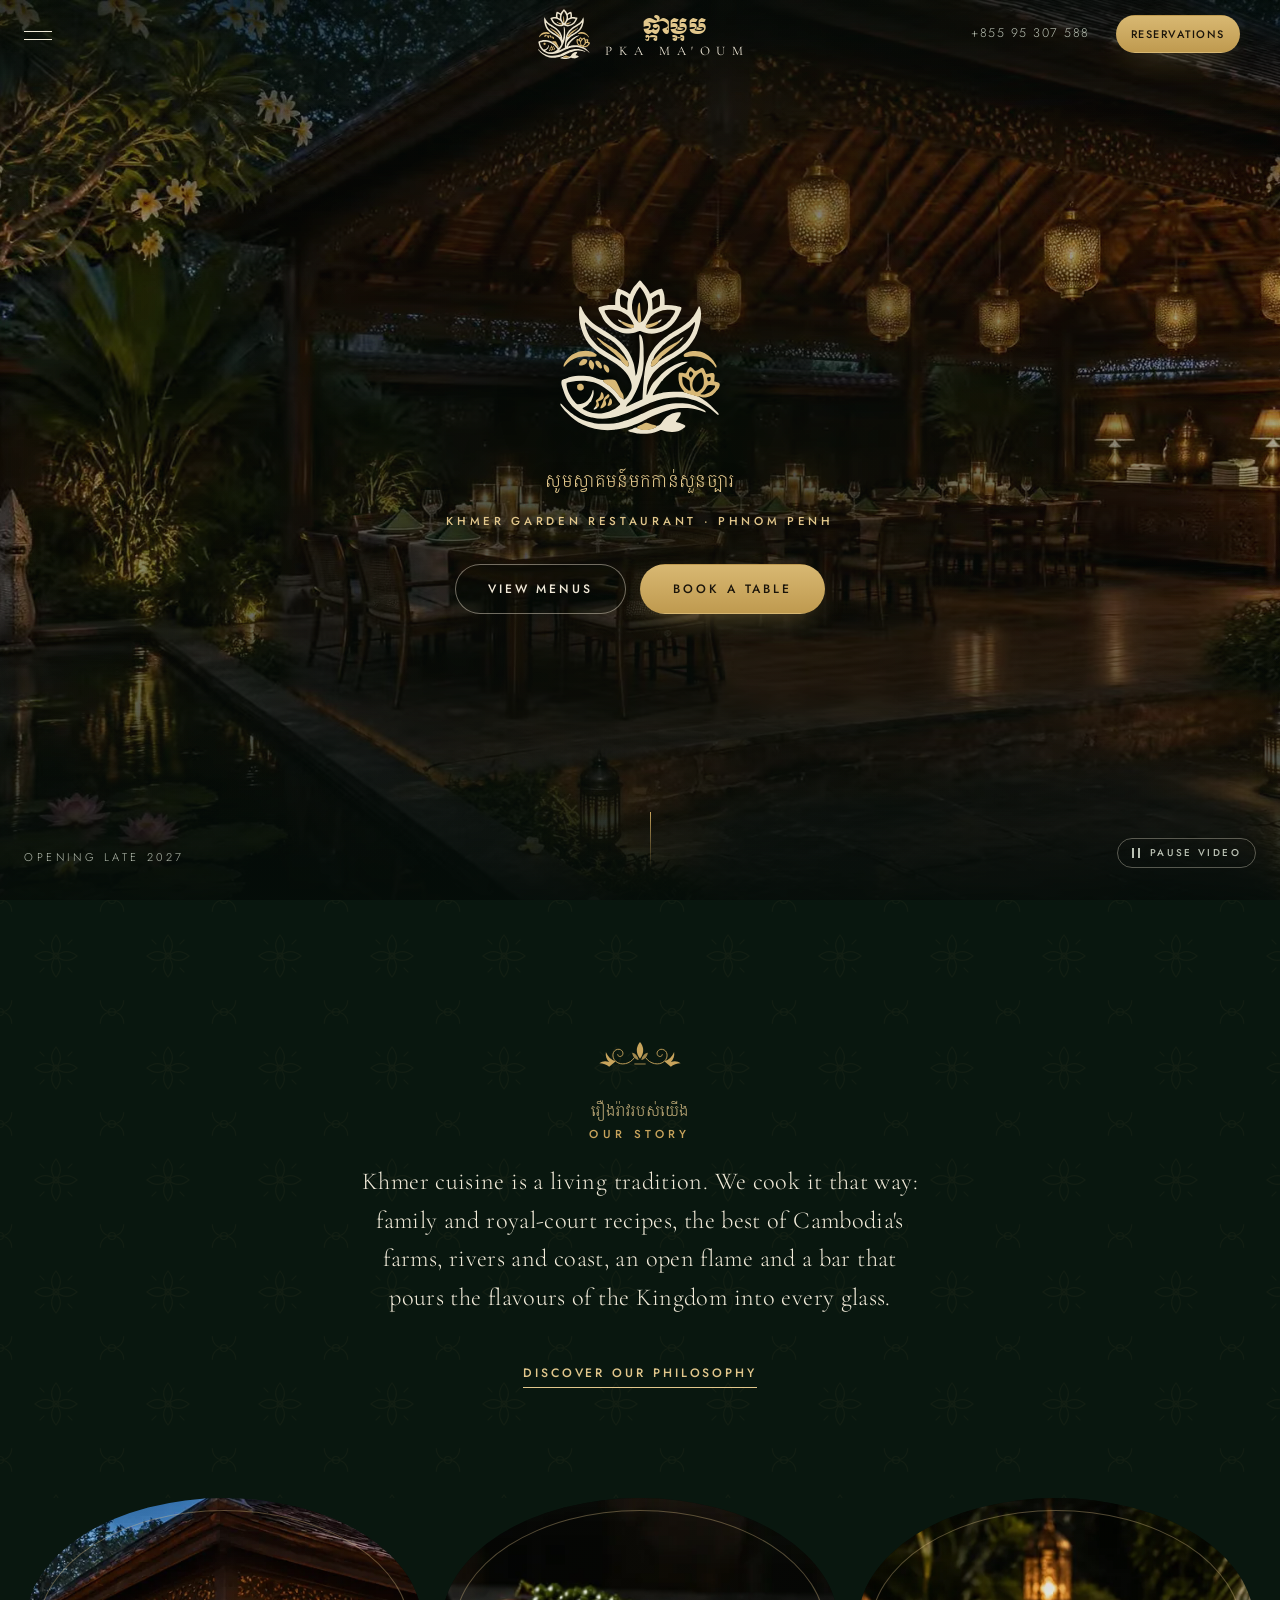
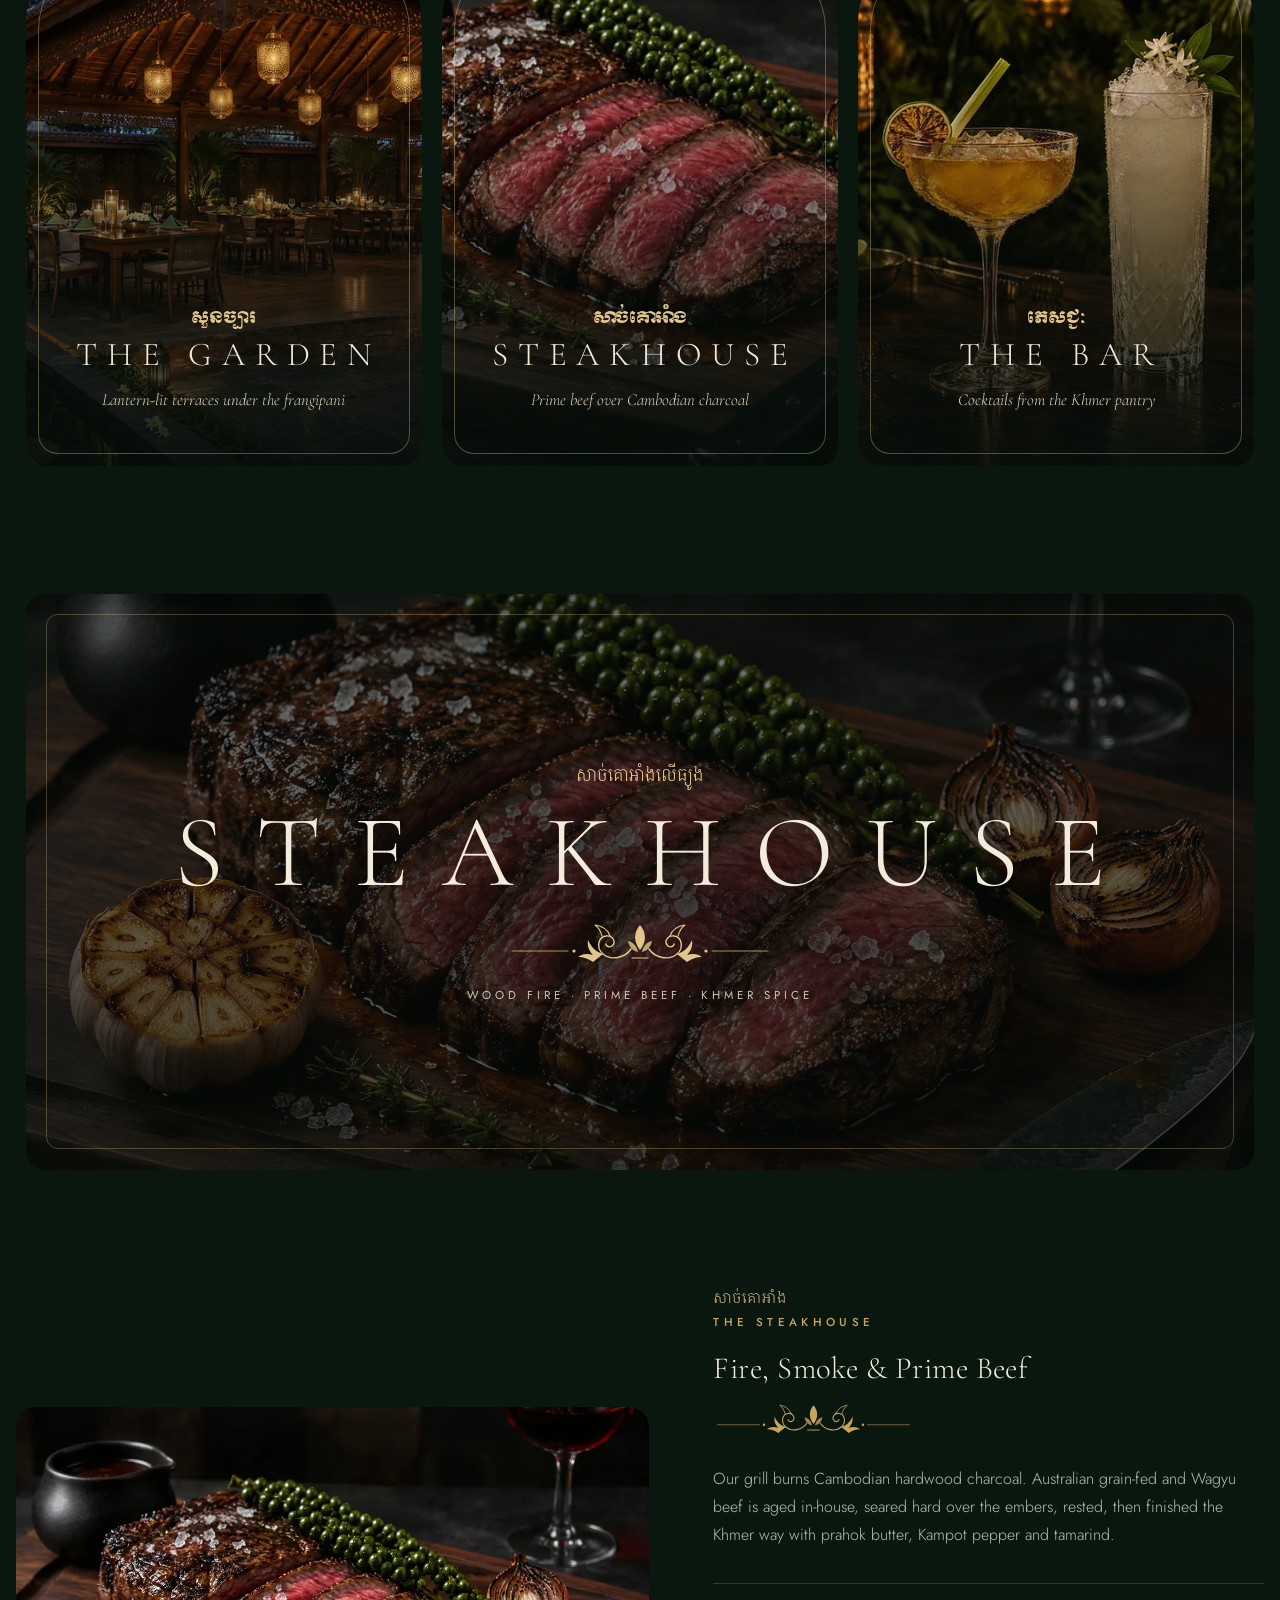
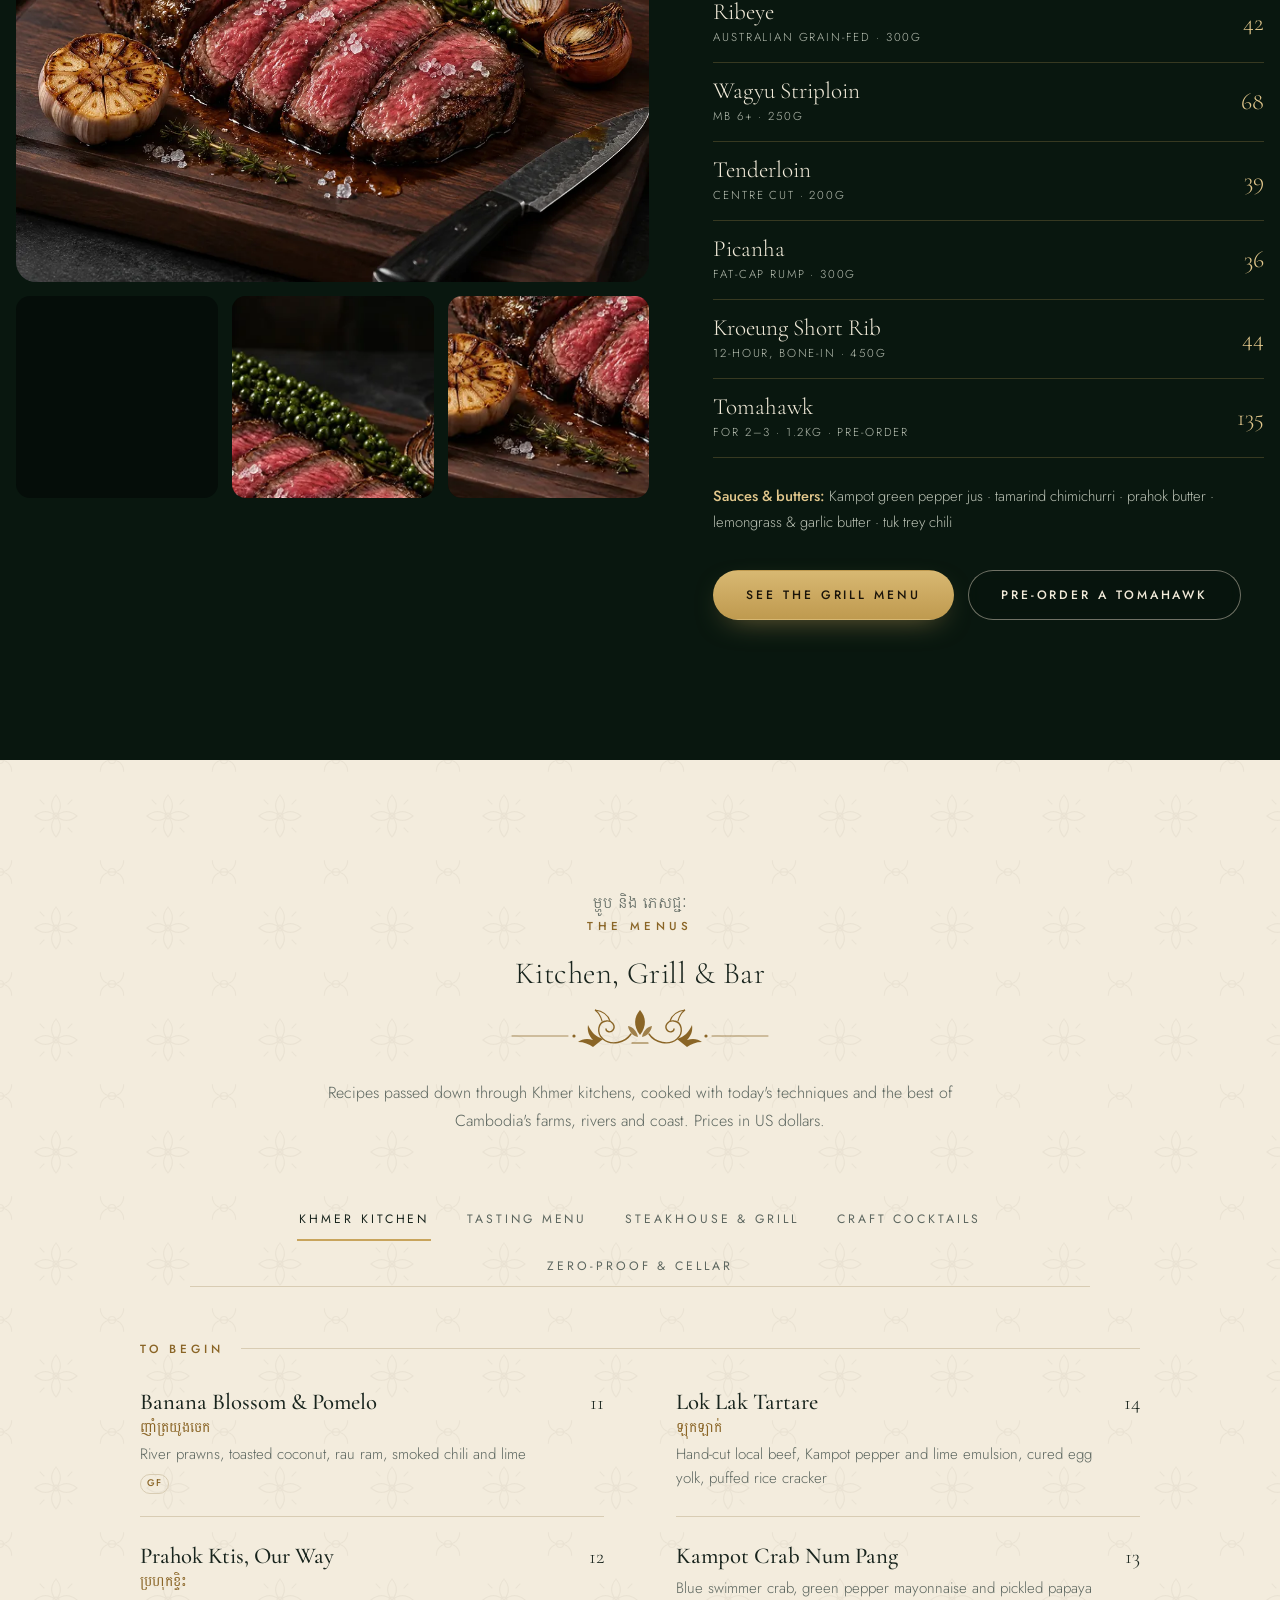
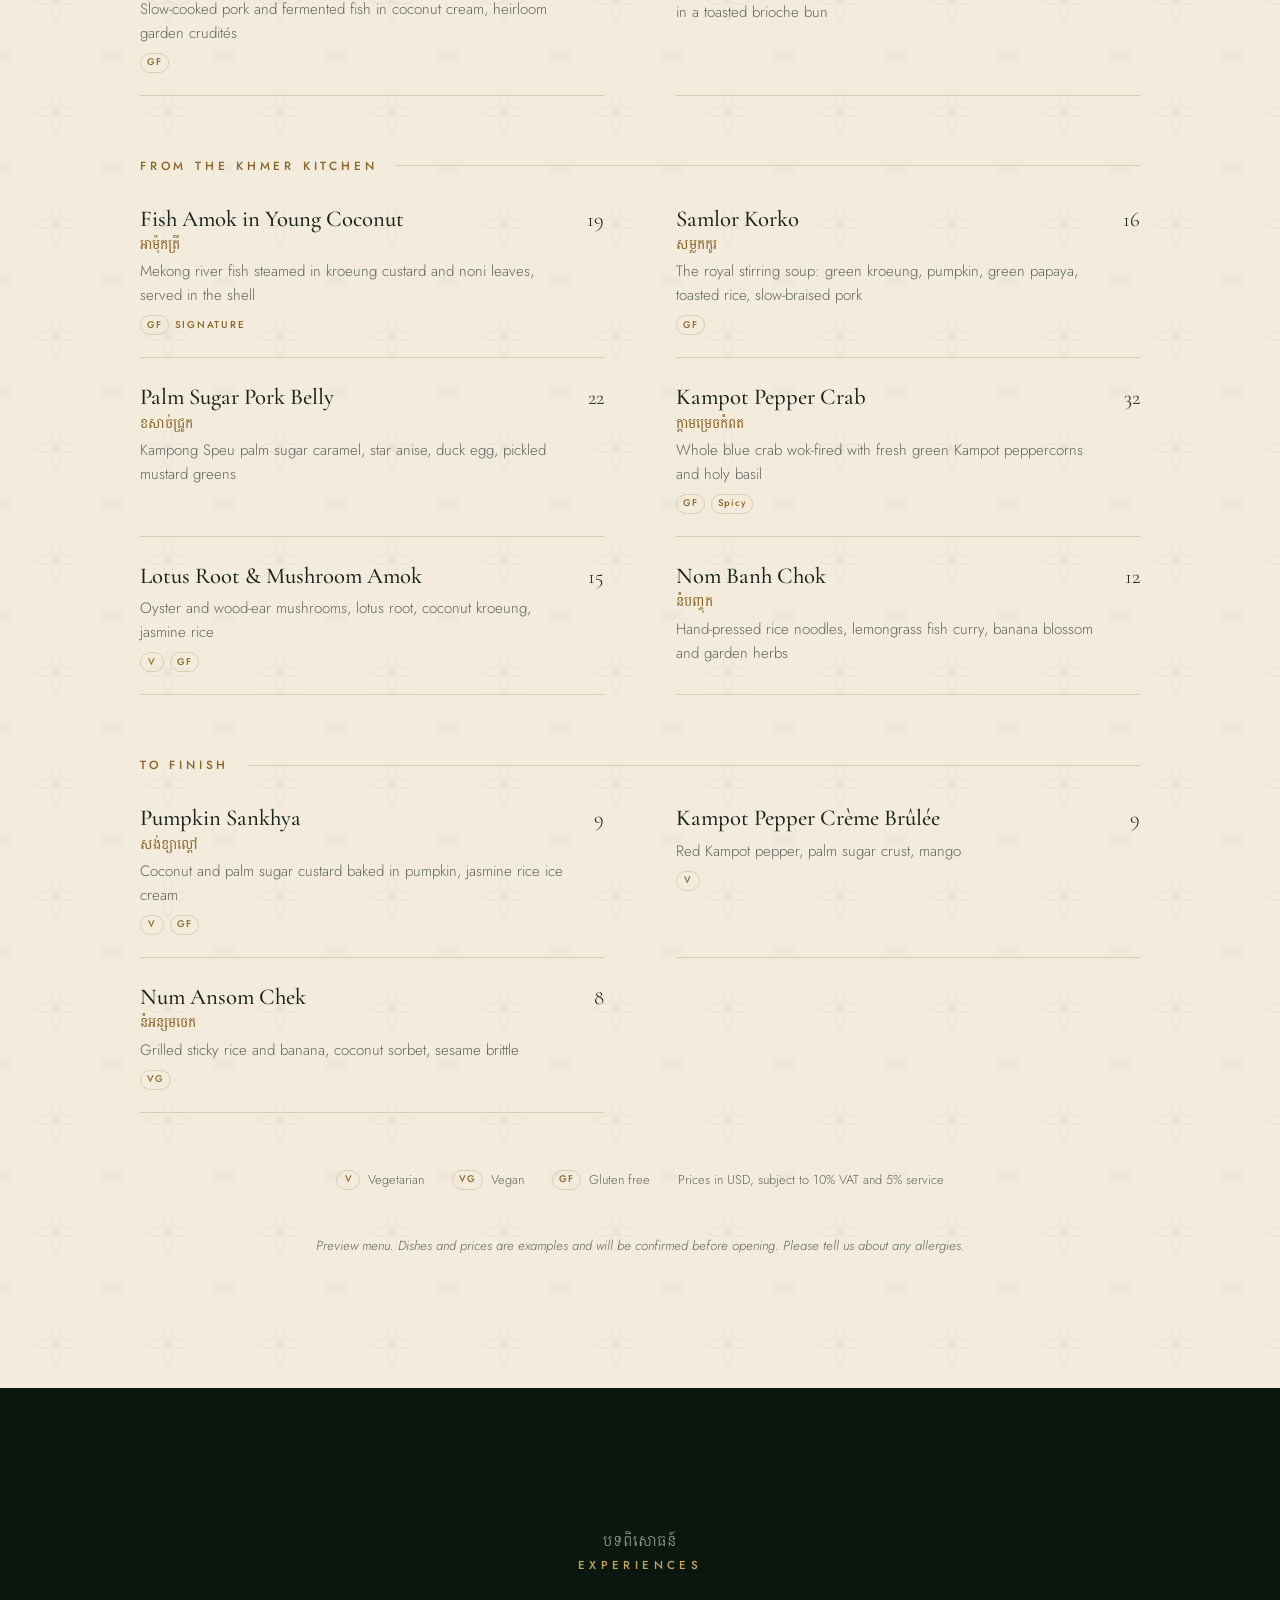
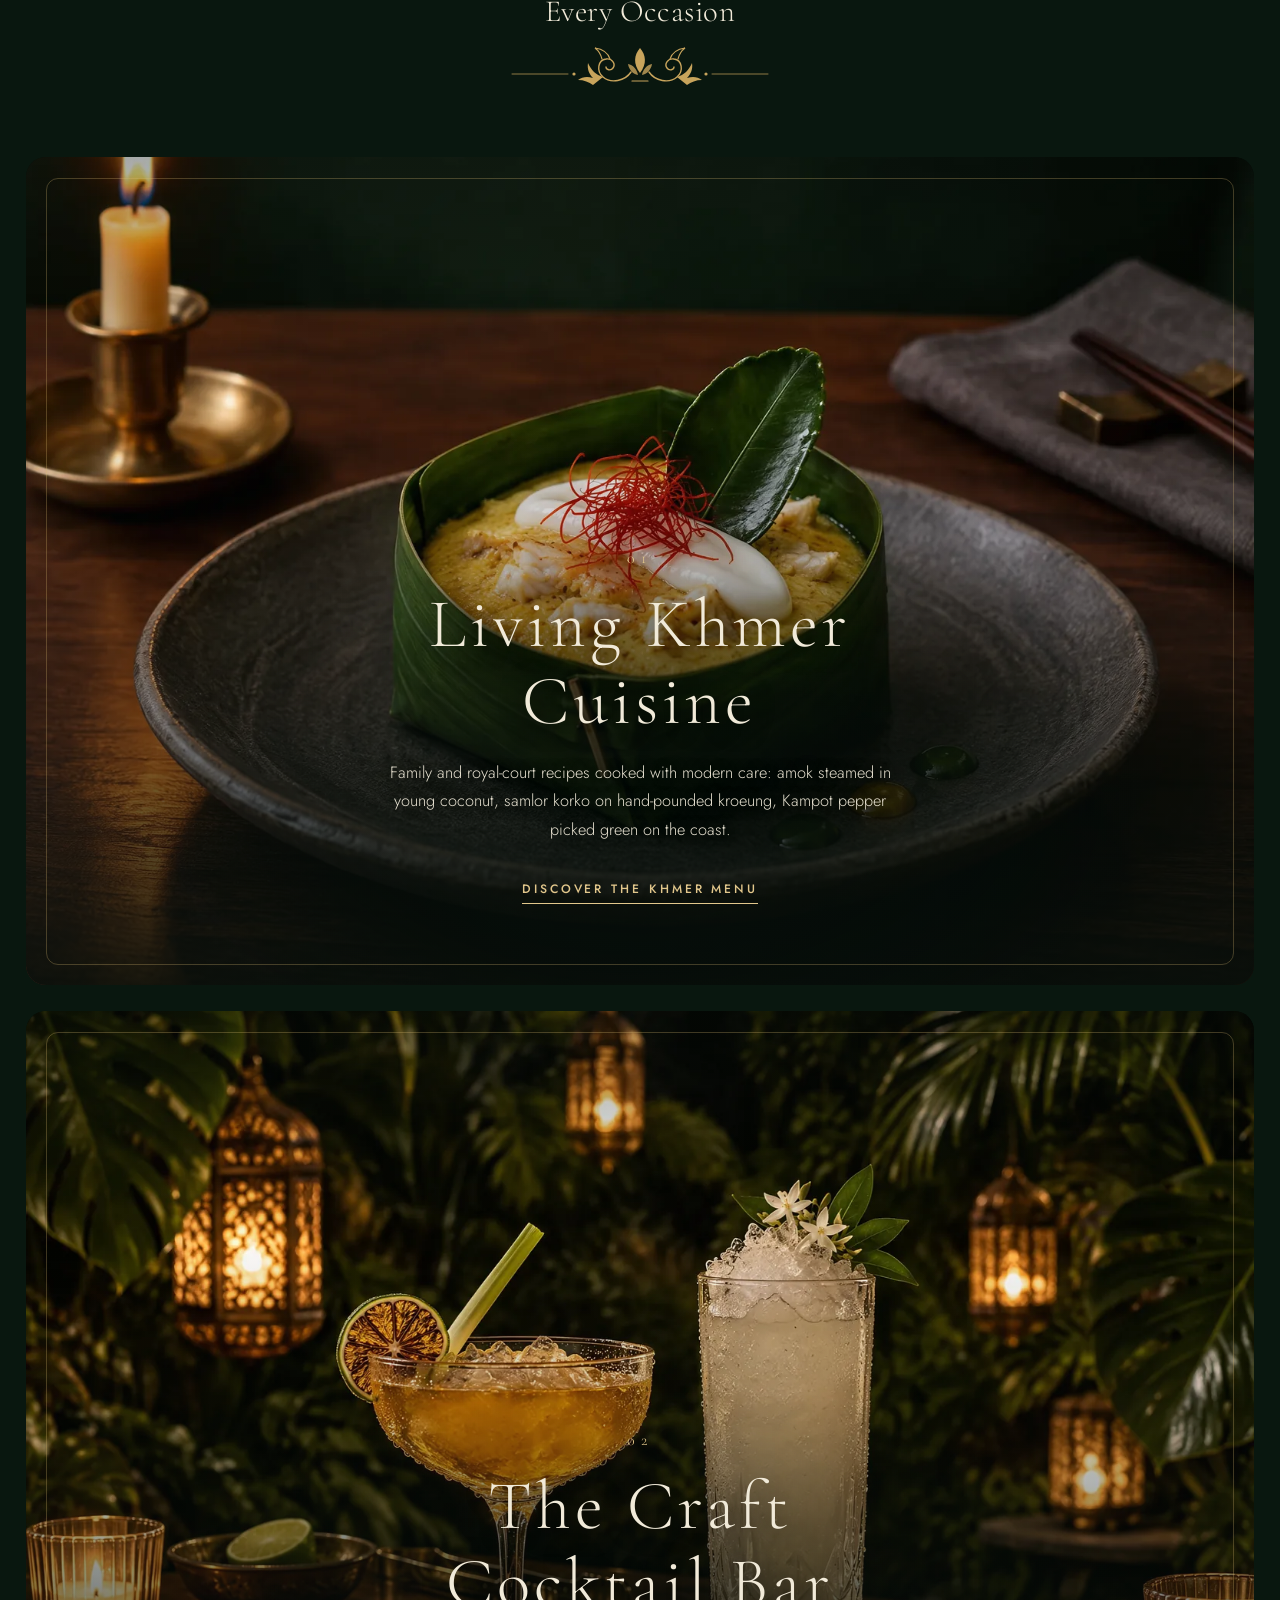
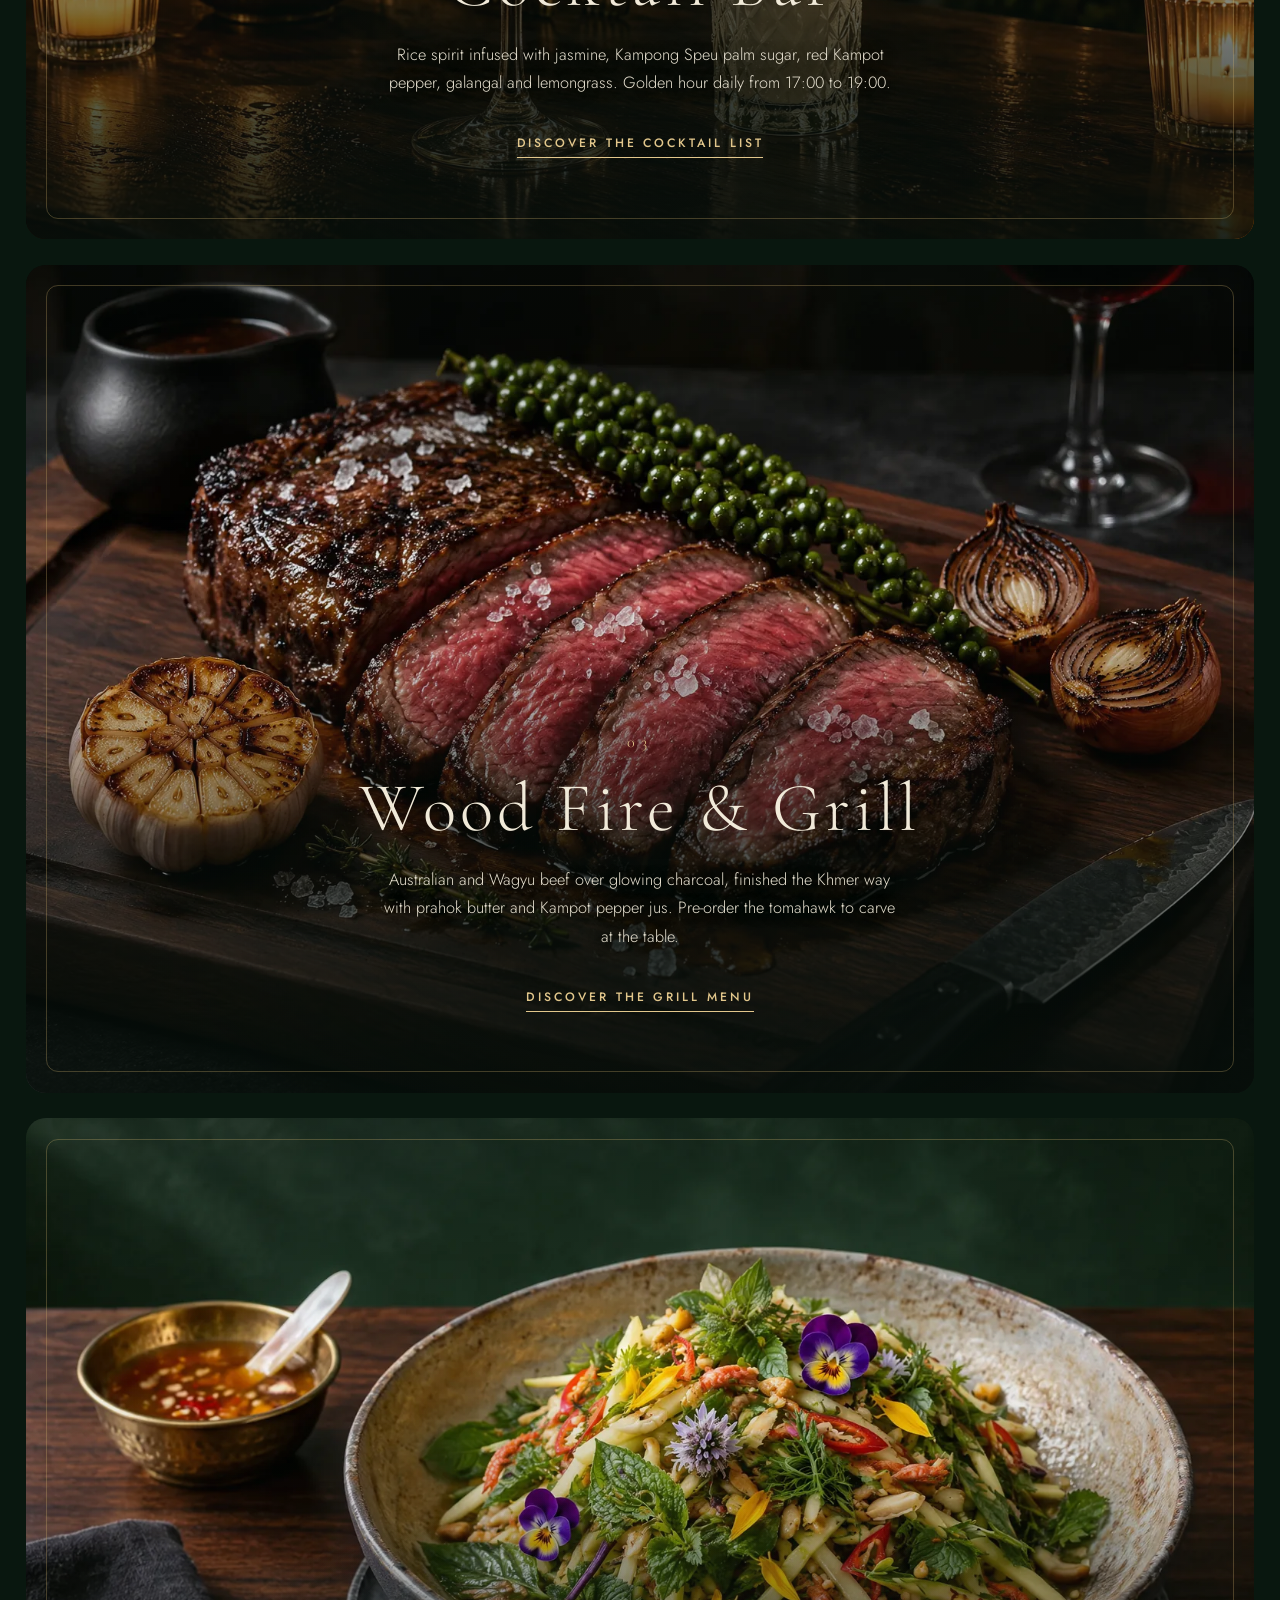
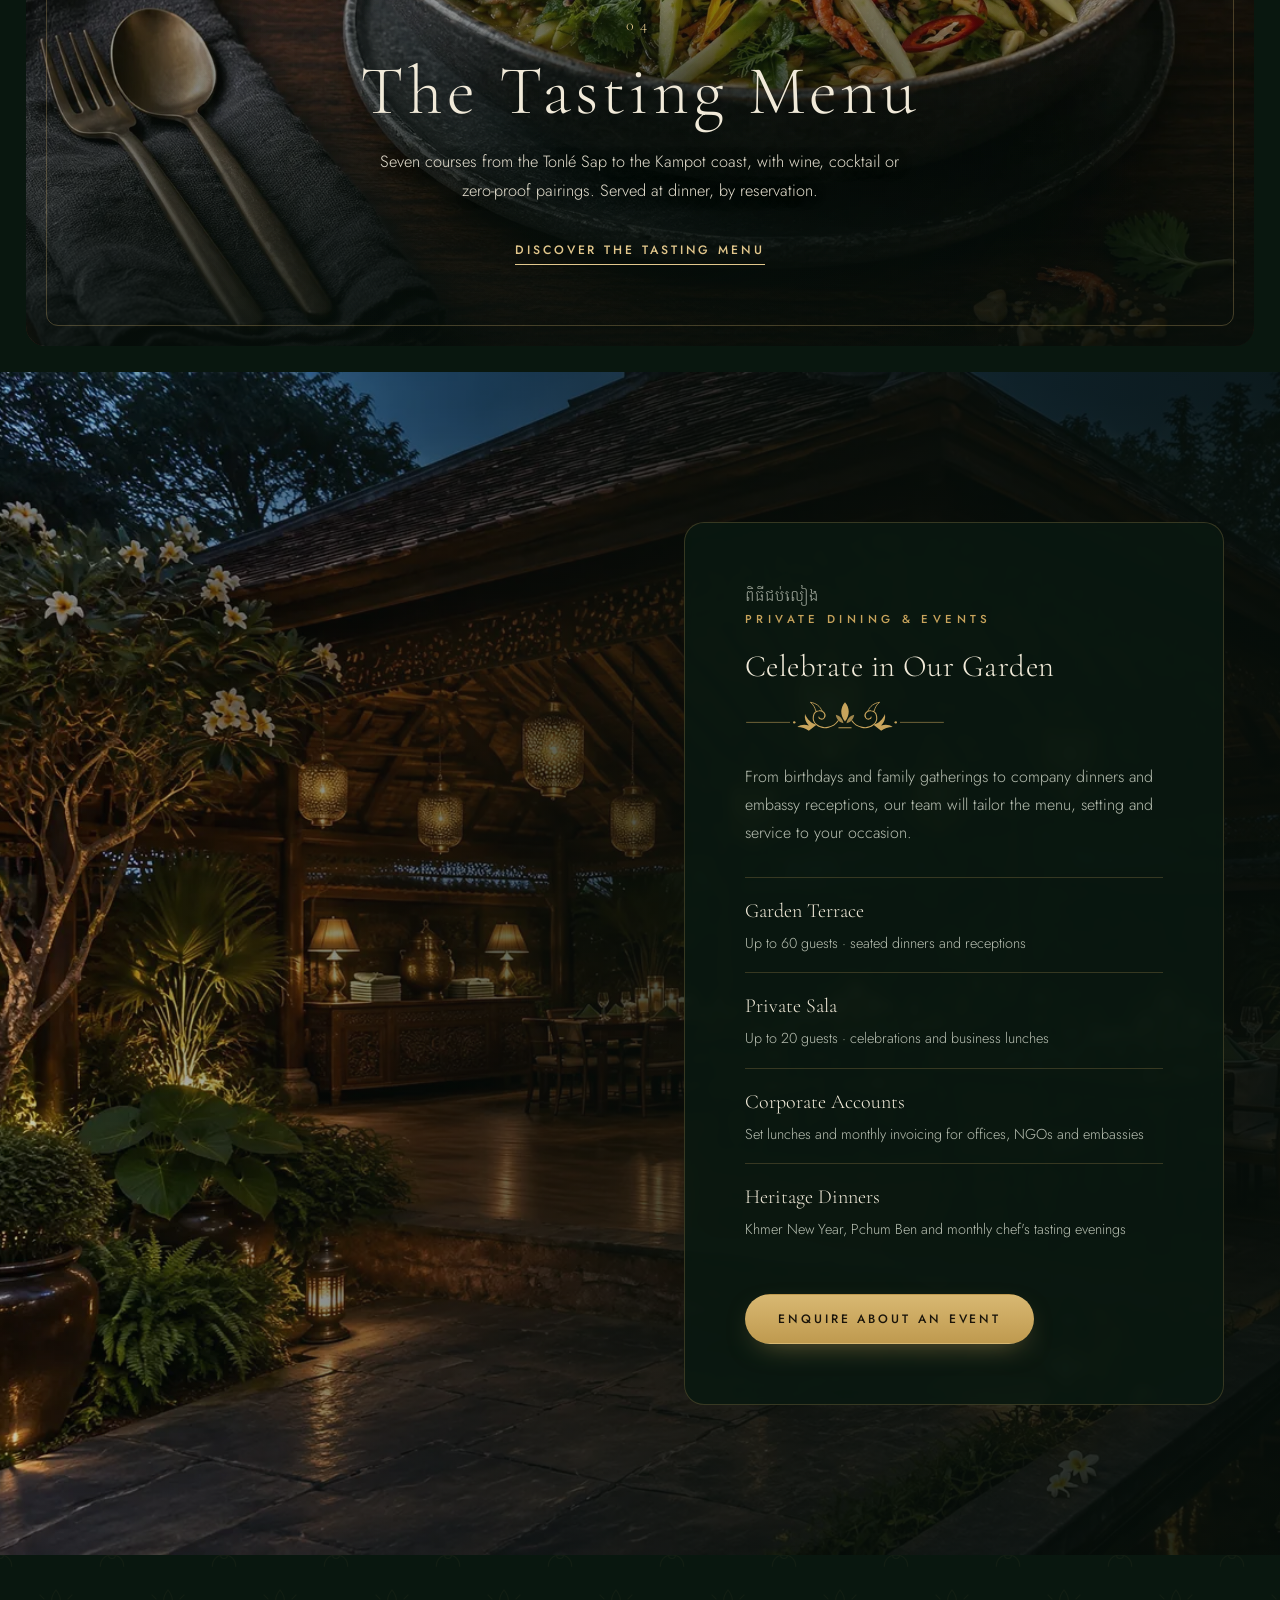
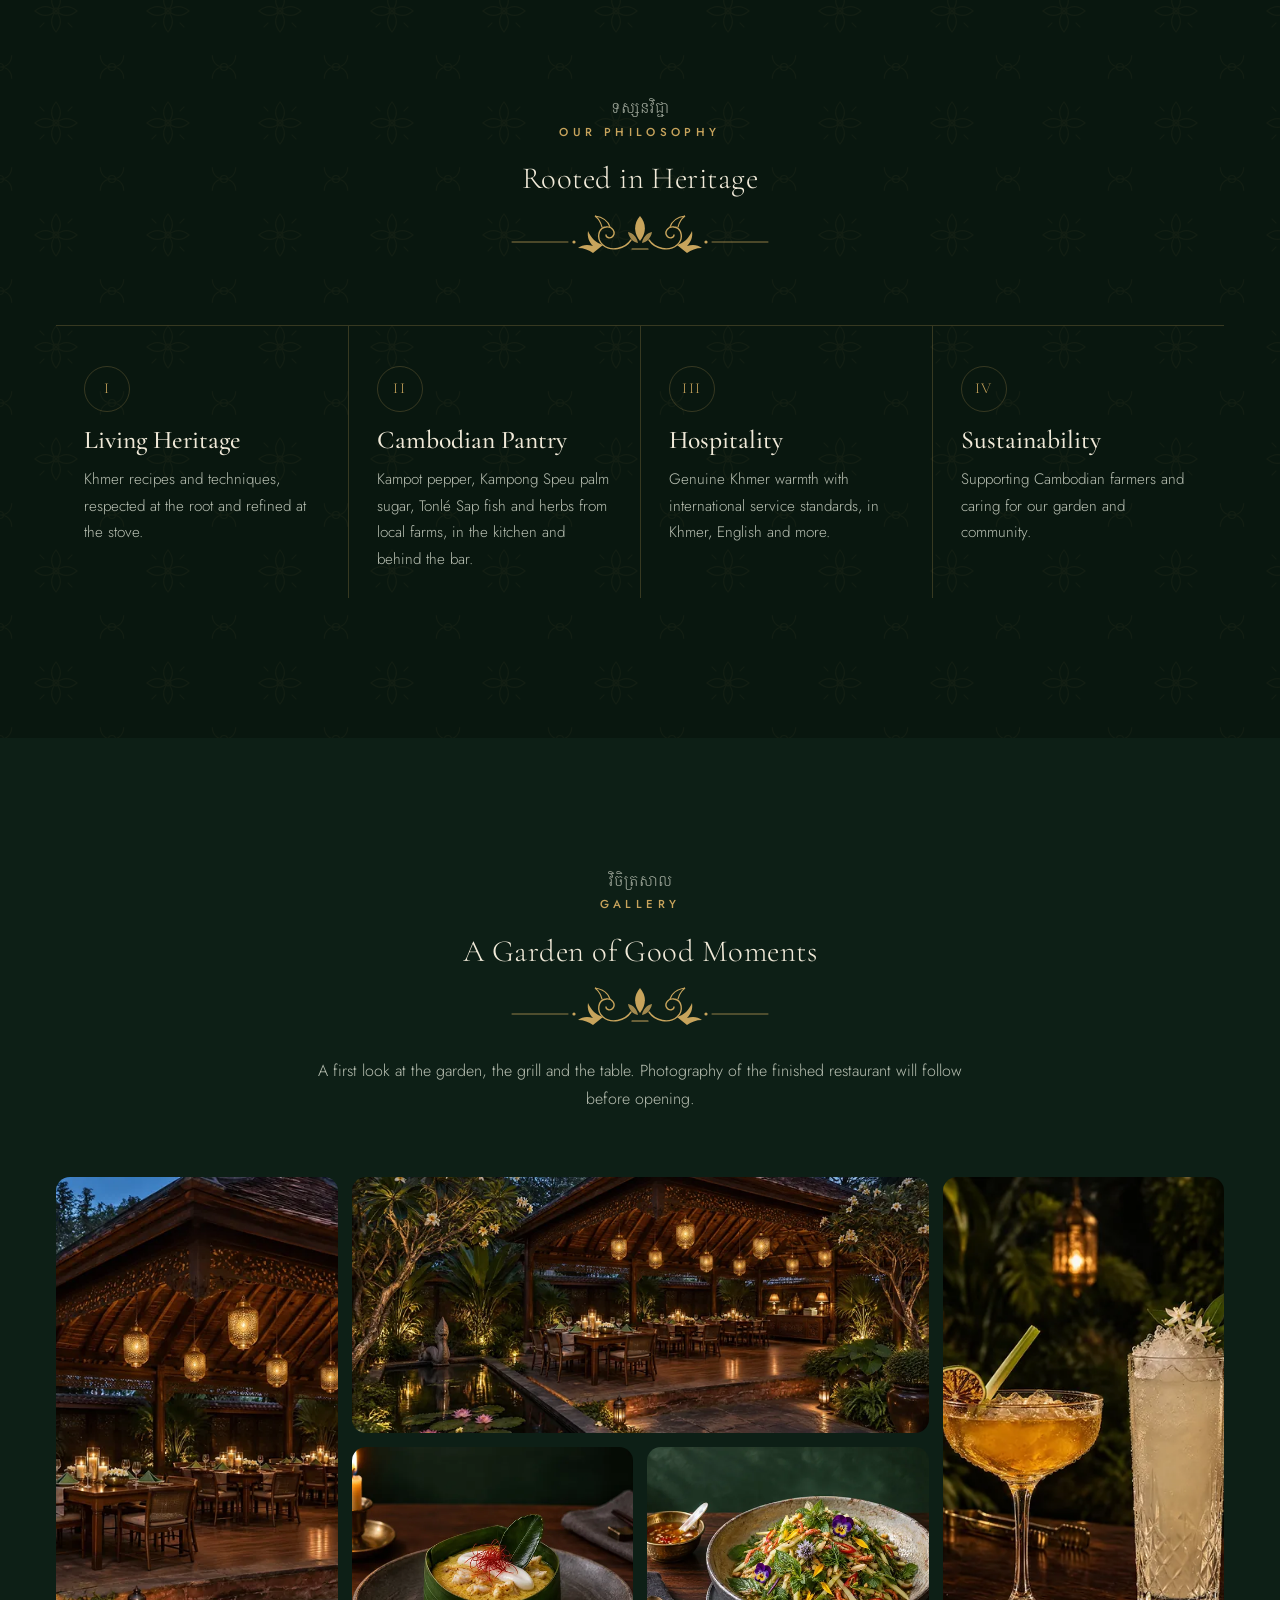
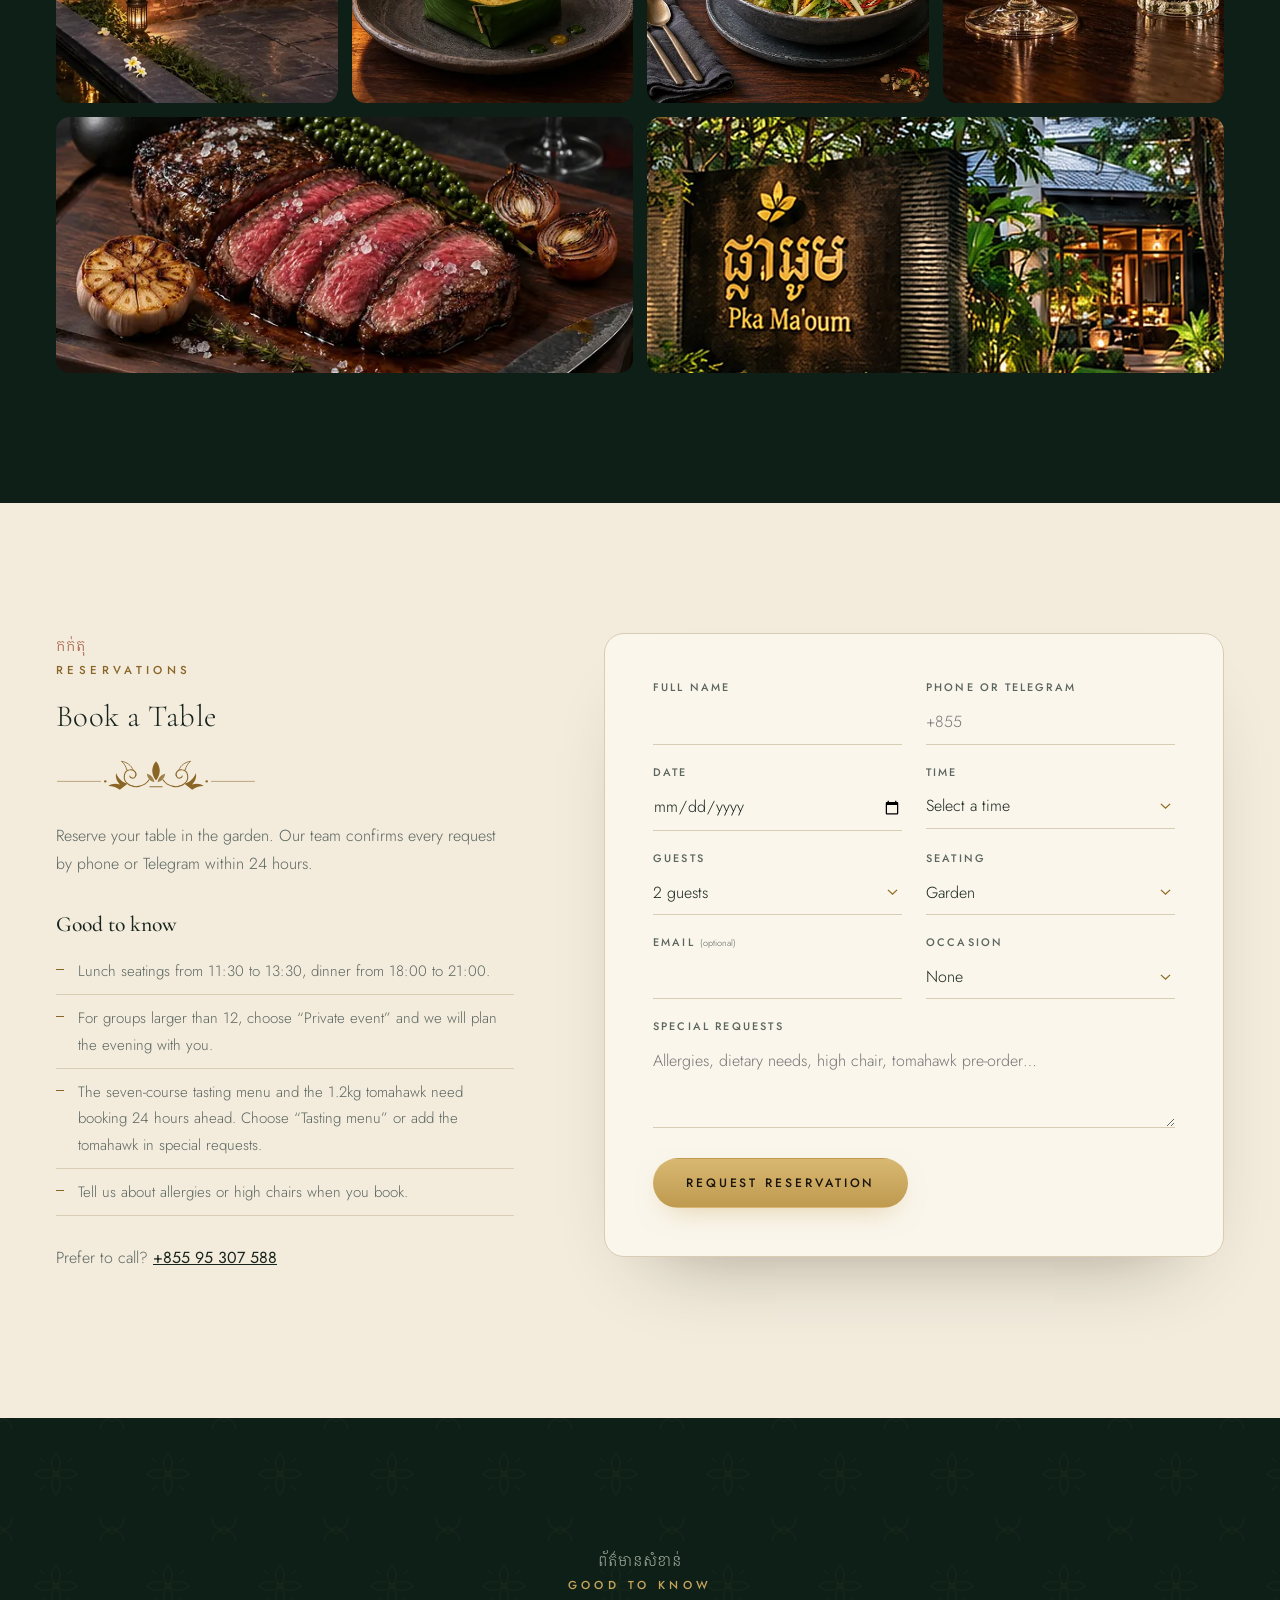
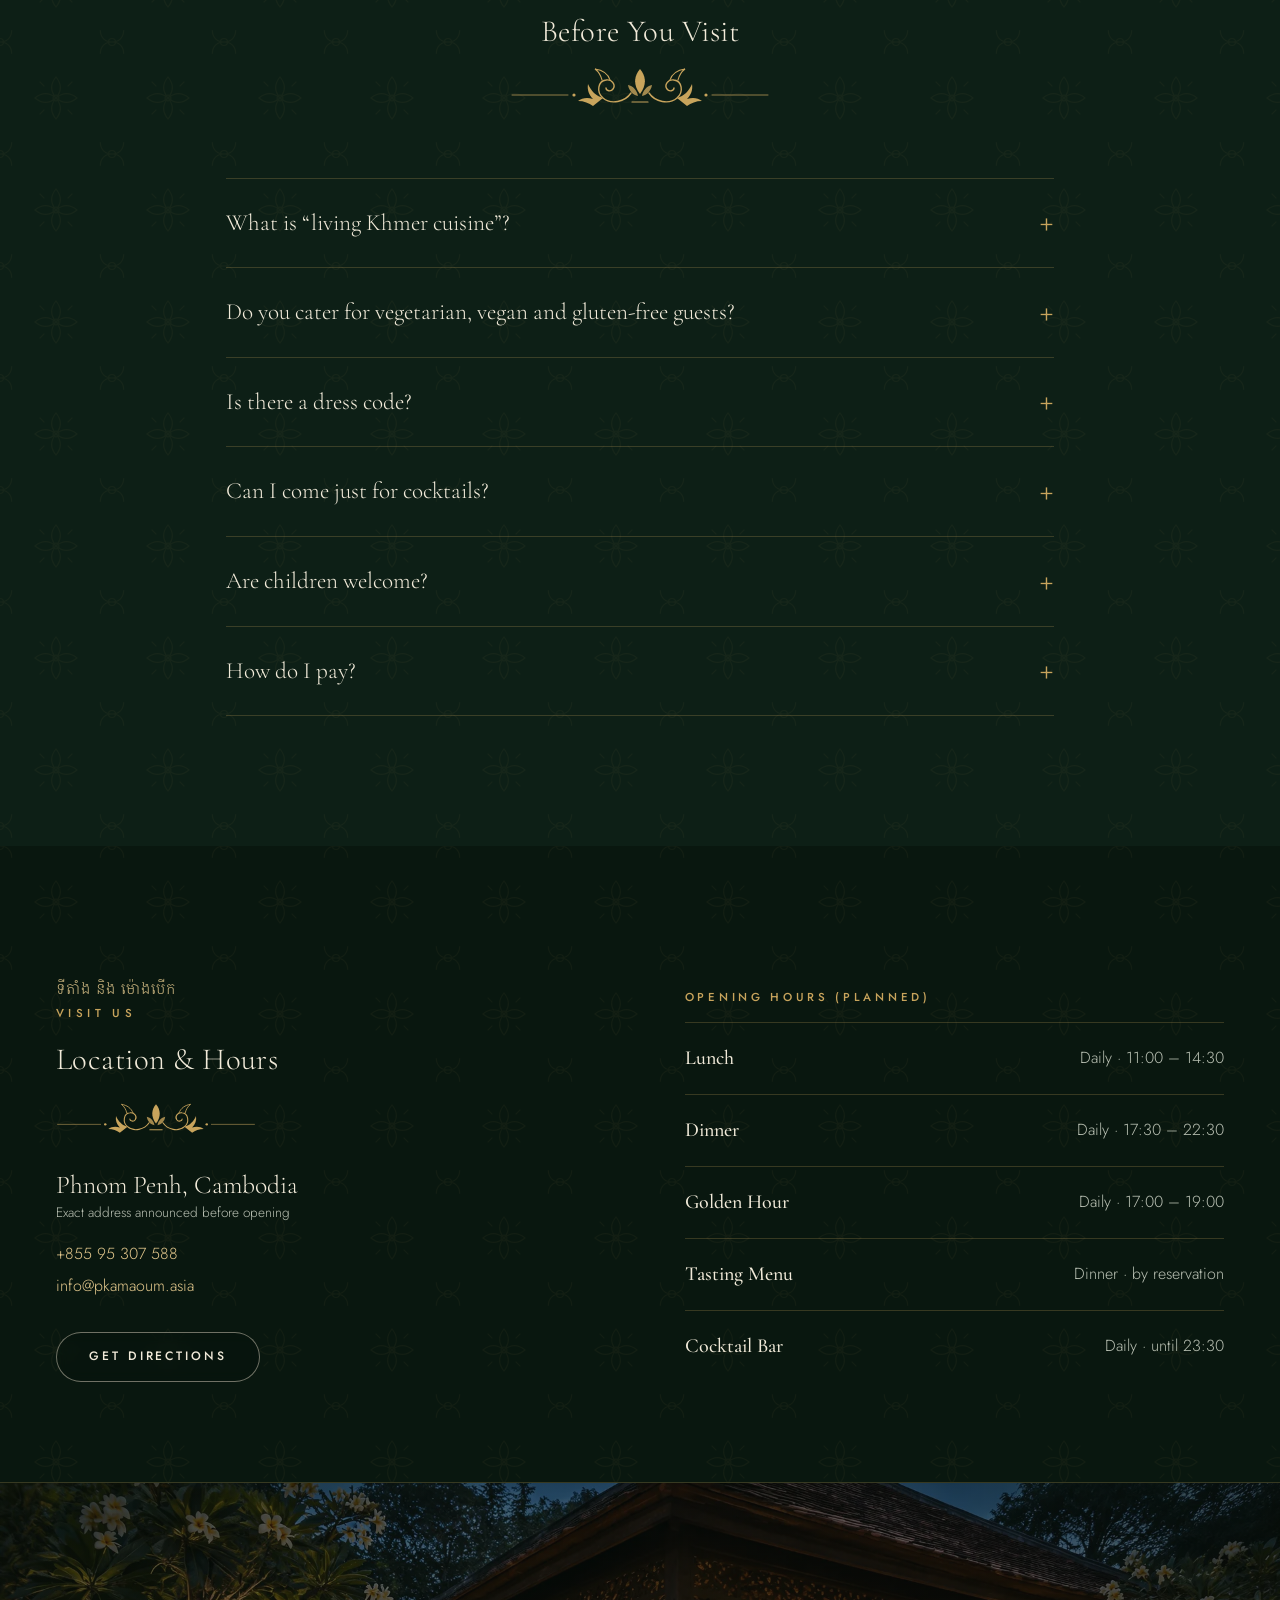
==== commit 7ead0d2f: "Smaller one-line headings on every page; shorten long titles Co-Authored-By: Claude Opus 5.5 <norepl" ====
--- a/website/index.html
+++ b/website/index.html
@@ -160,7 +160,7 @@
     <header class="section-head center reveal">
       <p class="eyebrow-kh" lang="km" aria-hidden="true">ម្ហូប និង ភេសជ្ជៈ</p>
       <p class="eyebrow">The Menus</p>
-      <h2 id="menus-title">Khmer Kitchen, Charcoal Steaks &amp; Craft Cocktails</h2>
+      <h2 id="menus-title">Kitchen, Grill &amp; Bar</h2>
       <span class="kbach" aria-hidden="true"></span>
       <p>Recipes passed down through Khmer kitchens, cooked with today's techniques and the best of Cambodia's farms, rivers and coast. Prices in US dollars.</p>
     </header>
@@ -326,7 +326,7 @@
     <header class="section-head center reveal">
       <p class="eyebrow-kh" lang="km" aria-hidden="true">បទពិសោធន៍</p>
       <p class="eyebrow">Experiences</p>
-      <h2 id="exp-title">Every Occasion, Under the Trees</h2>
+      <h2 id="exp-title">Every Occasion</h2>
       <span class="kbach" aria-hidden="true"></span>
     </header>
   </div>
@@ -396,7 +396,7 @@
     <header class="section-head center reveal">
       <p class="eyebrow-kh" lang="km" aria-hidden="true">ទស្សនវិជ្ជា</p>
       <p class="eyebrow">Our Philosophy</p>
-      <h2 id="phil-title">Rooted in Heritage, Cooked for Today</h2>
+      <h2 id="phil-title">Rooted in Heritage</h2>
       <span class="kbach" aria-hidden="true"></span>
     </header>
     <ul class="values reveal">
--- a/website/styles.css
+++ b/website/styles.css
@@ -635,3 +635,11 @@
   .hero-actions .btn-gold{grid-column:auto}
 }
 .hero-content .hero-actions{margin-top:0}
+/* Calmer statement text (2026-11-19) */
+.statement{font-size:clamp(1.2rem,1.9vw,1.55rem);line-height:1.6;max-width:680px;margin-left:auto;margin-right:auto}
+.name-kh{font-size:clamp(1.9rem,4vw,2.7rem);line-height:1.6}
+/* One-line, smaller headings site-wide (2026-11-19) */
+h2:not(.statement):not(.visually-hidden),.steak-copy h2,.split-body h2{font-size:clamp(1.45rem,2.4vw,2.1rem);line-height:1.25}
+@media (min-width:601px){h2:not(.statement){white-space:nowrap}}
+.page-hero h1{font-size:clamp(1.7rem,3.4vw,2.6rem)}
+.site-footer .foot-col h2{font-size:.72rem;line-height:1}
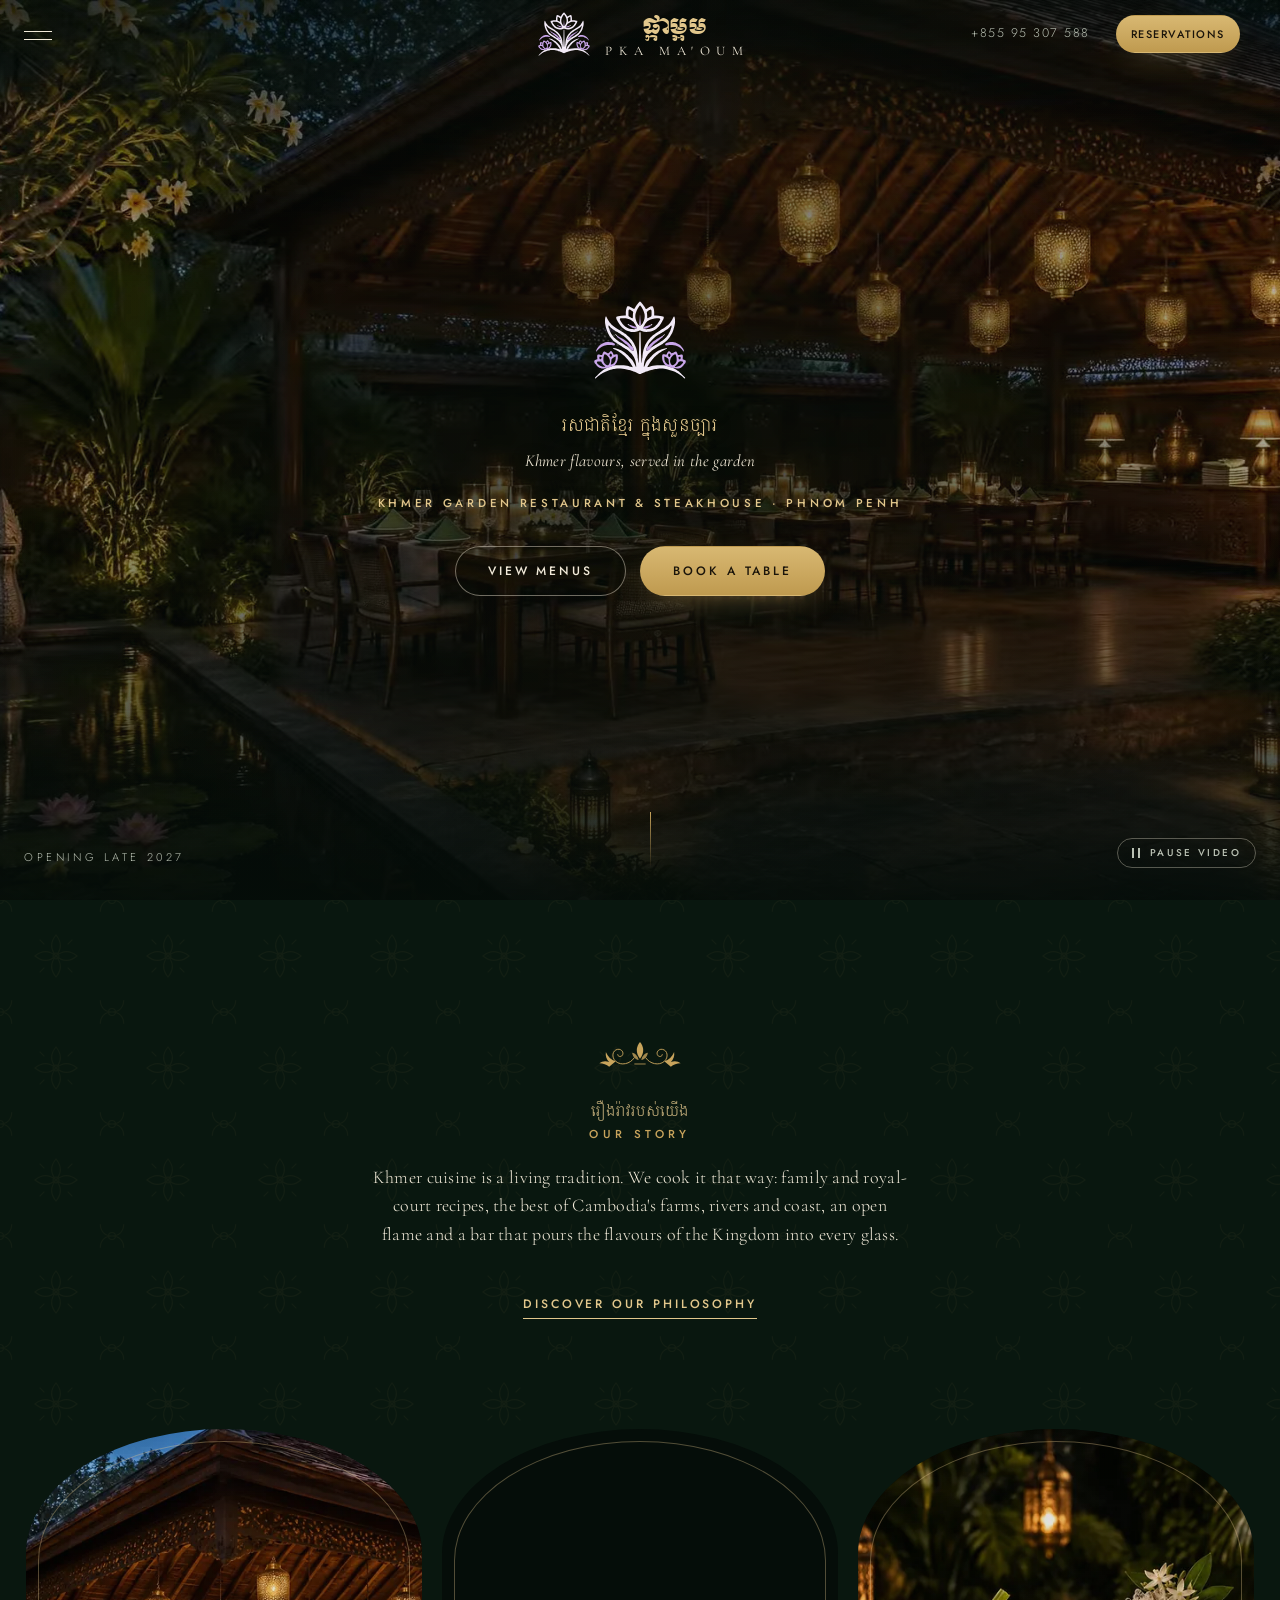
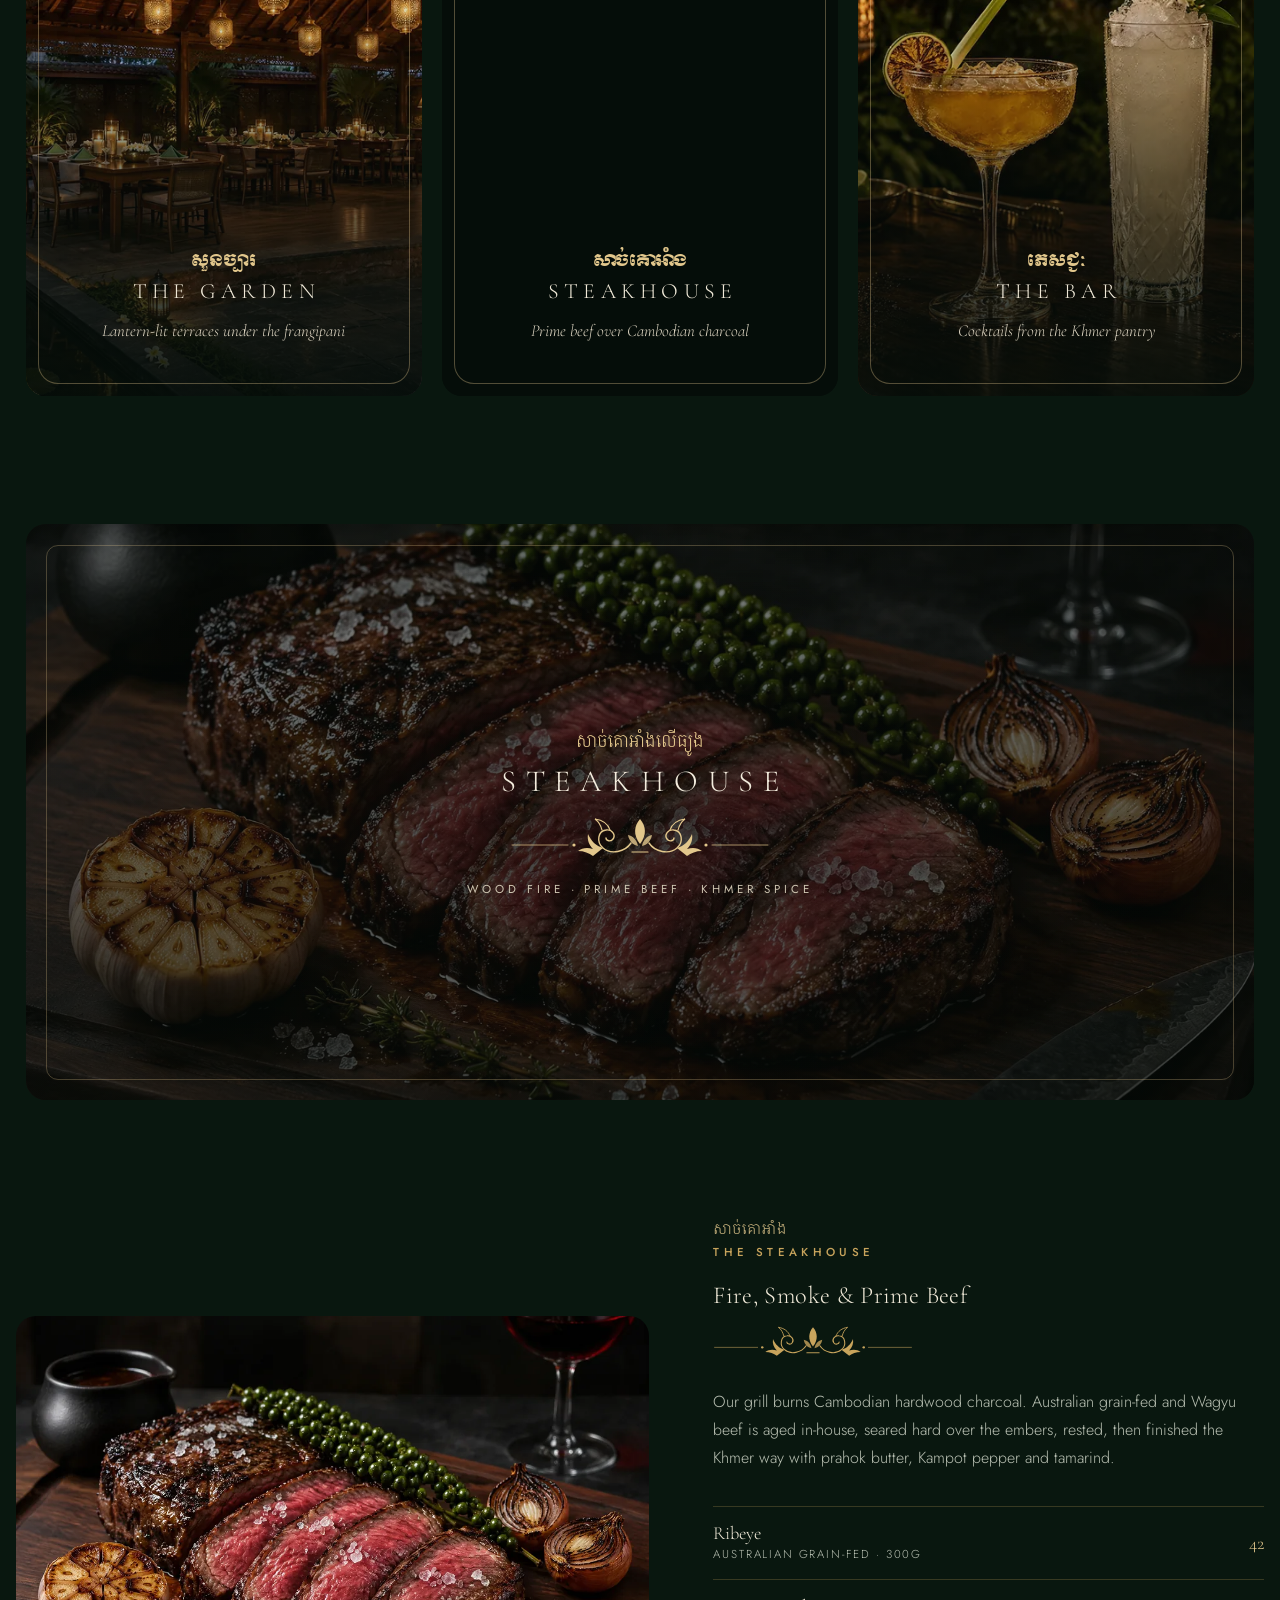
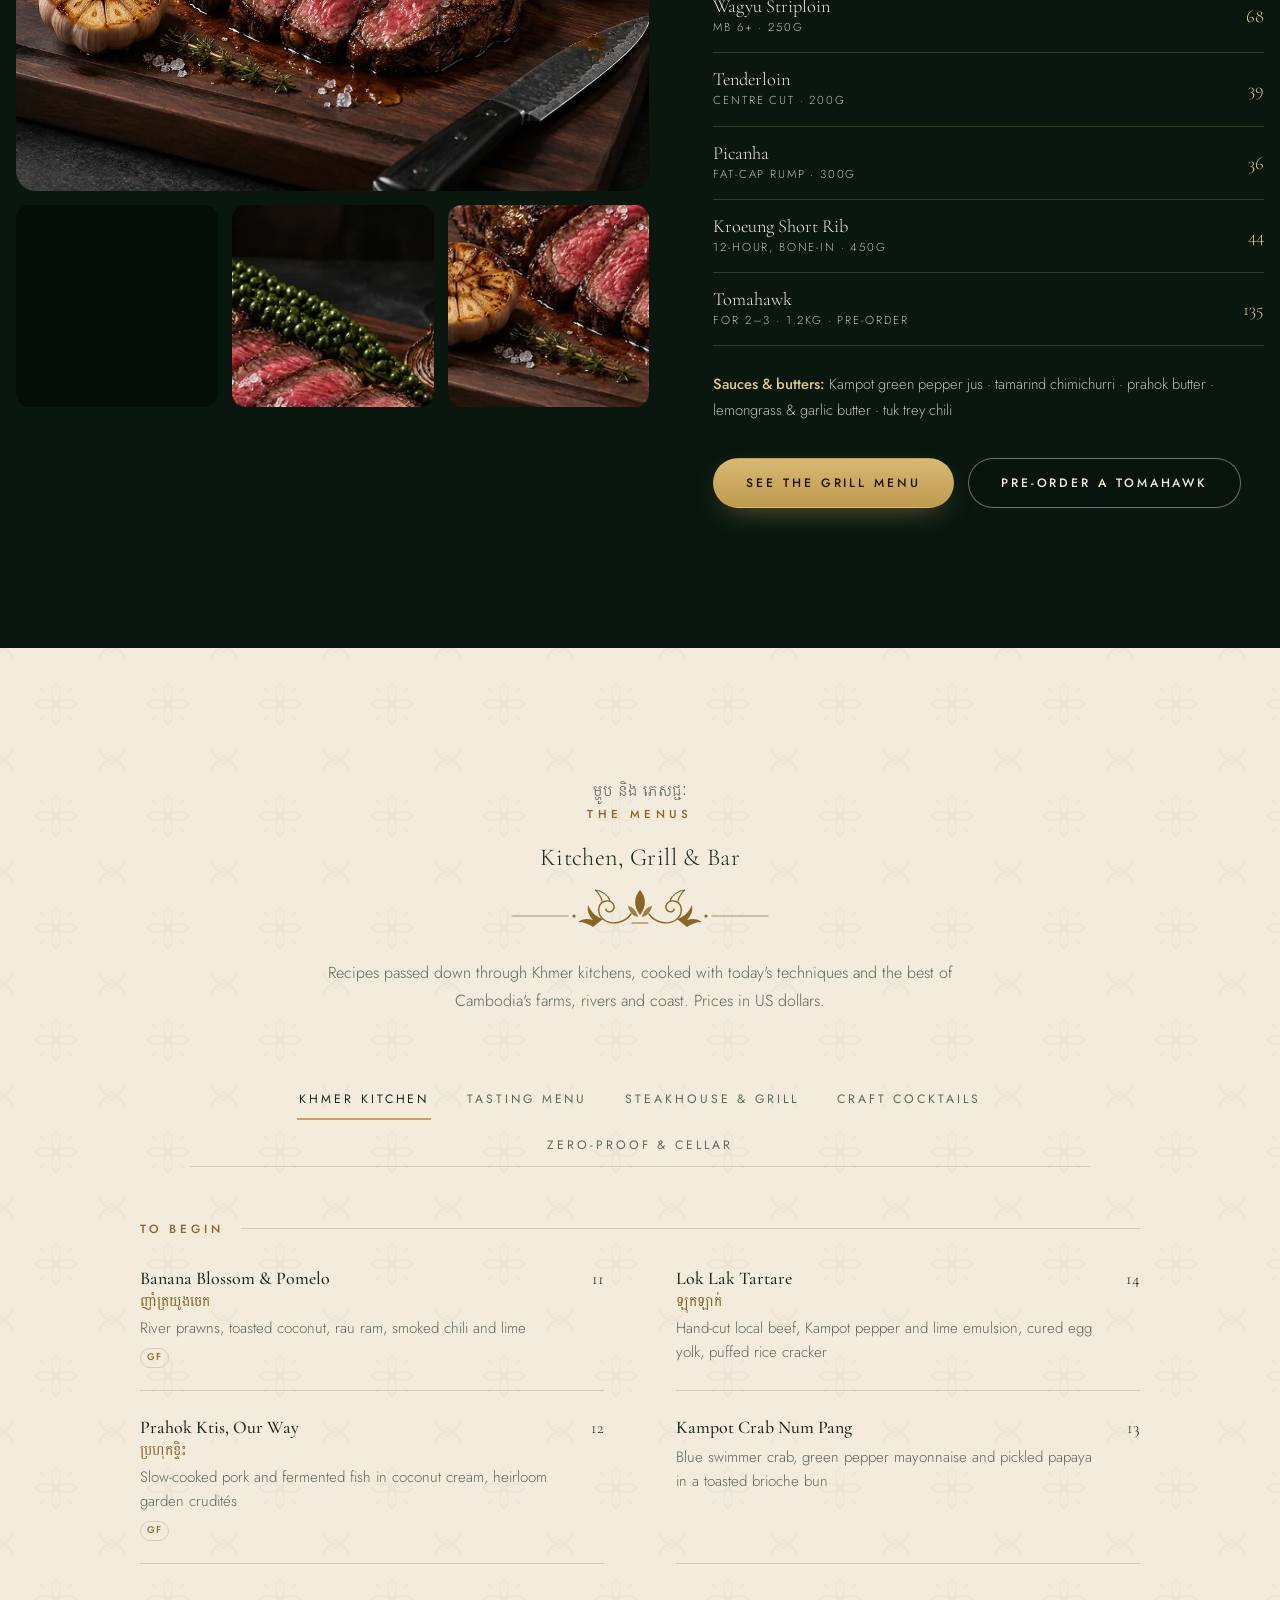
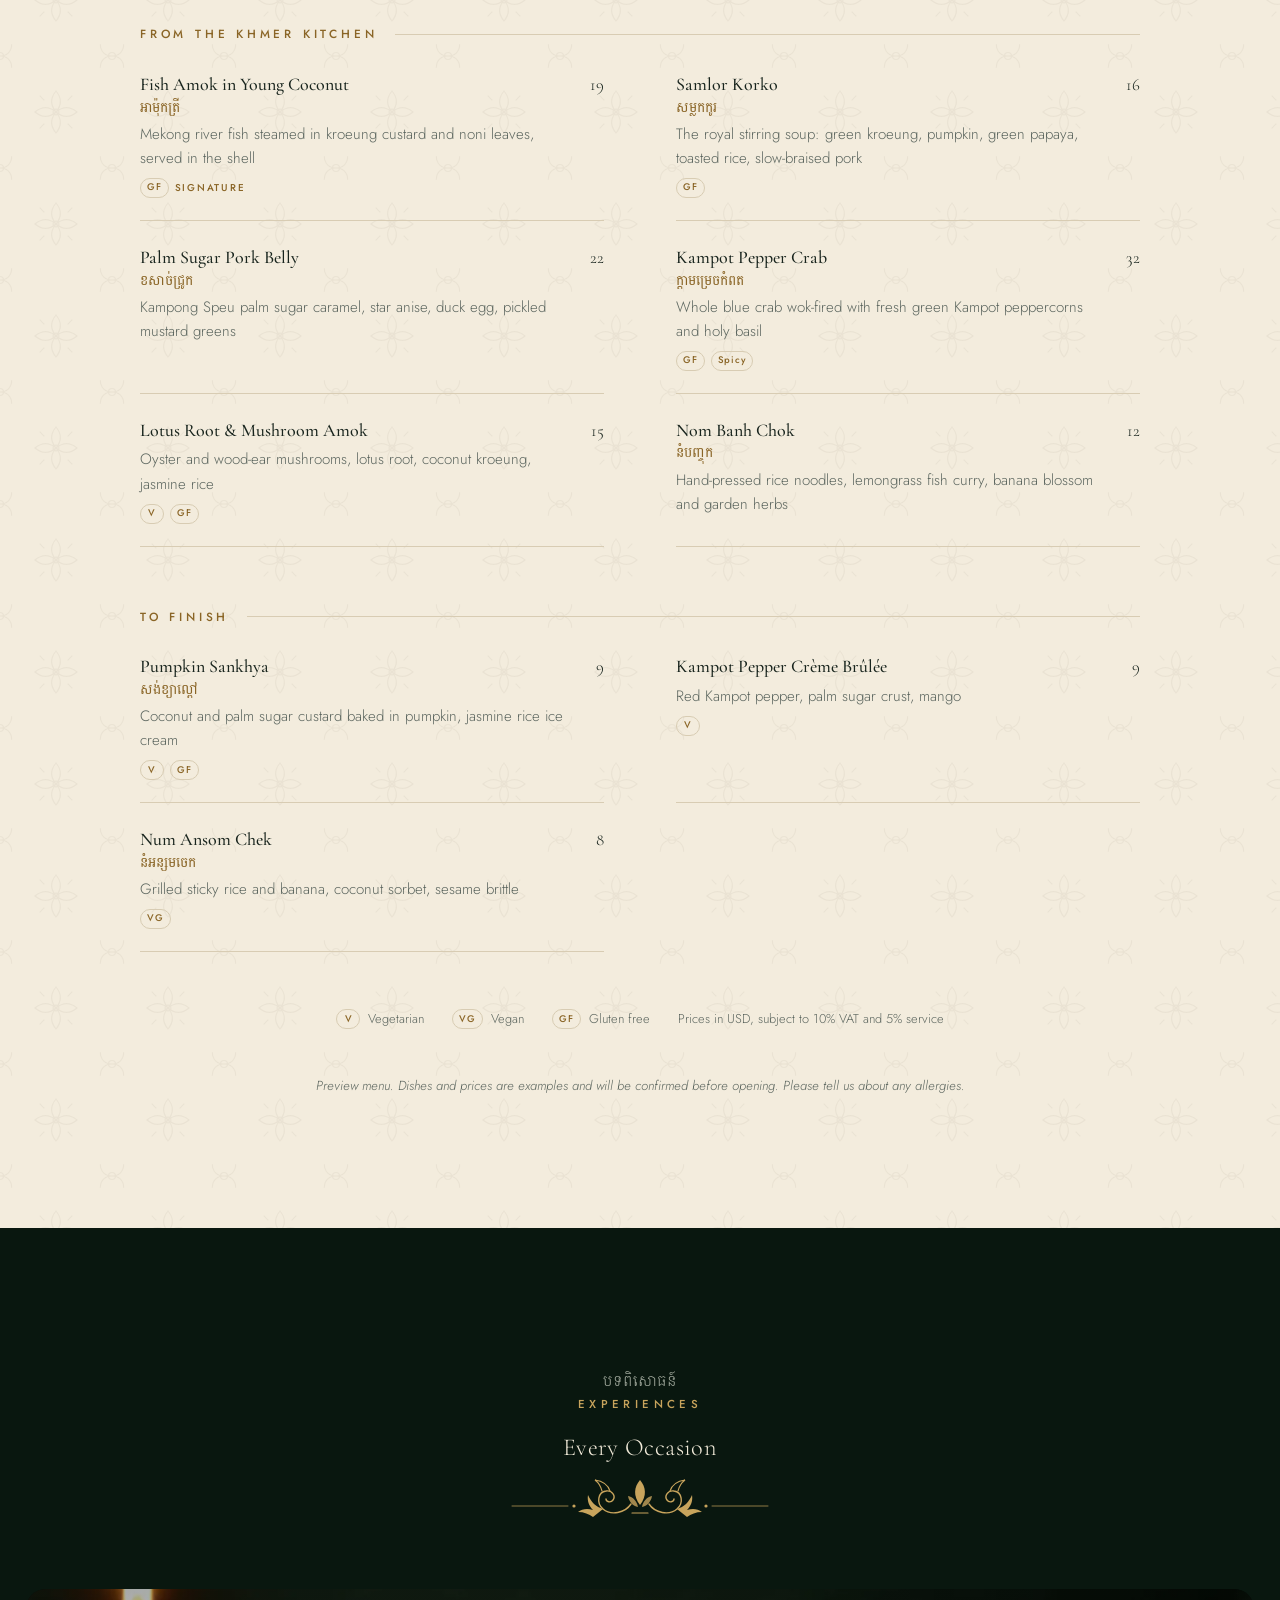
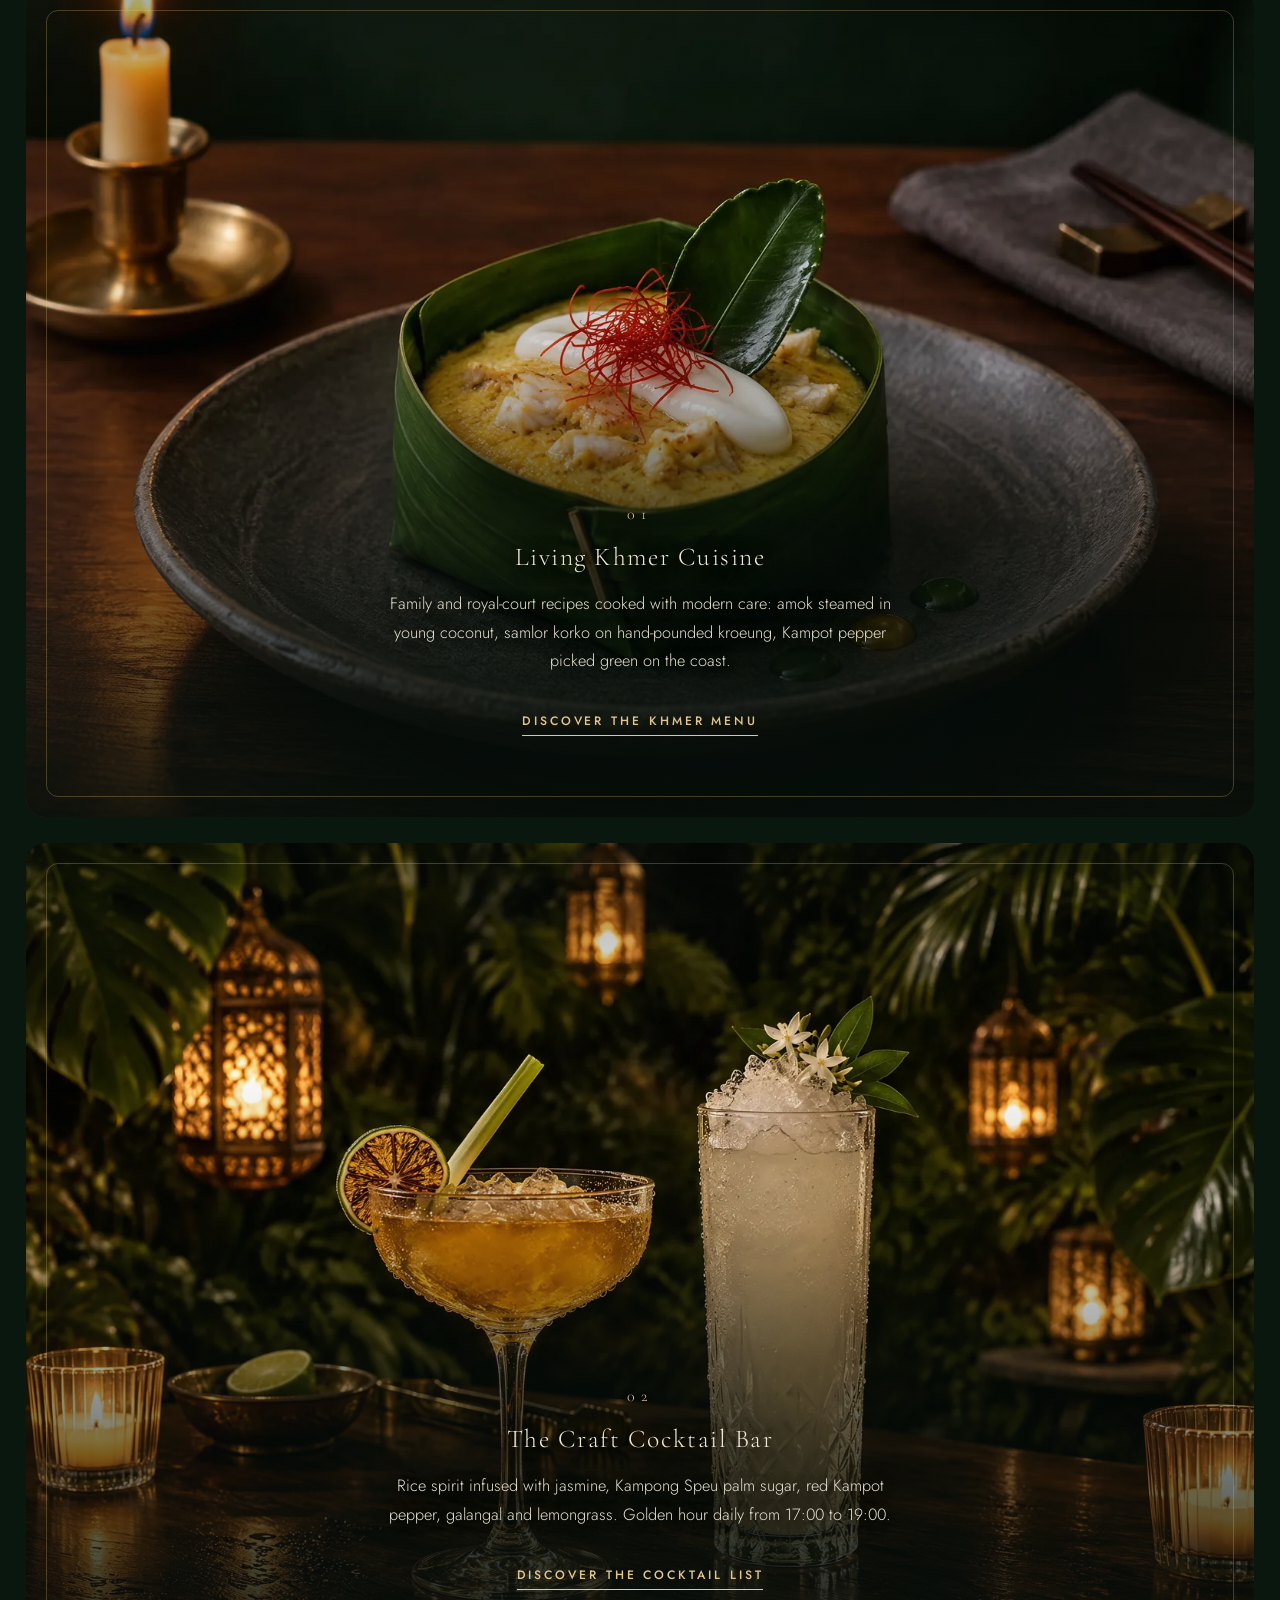
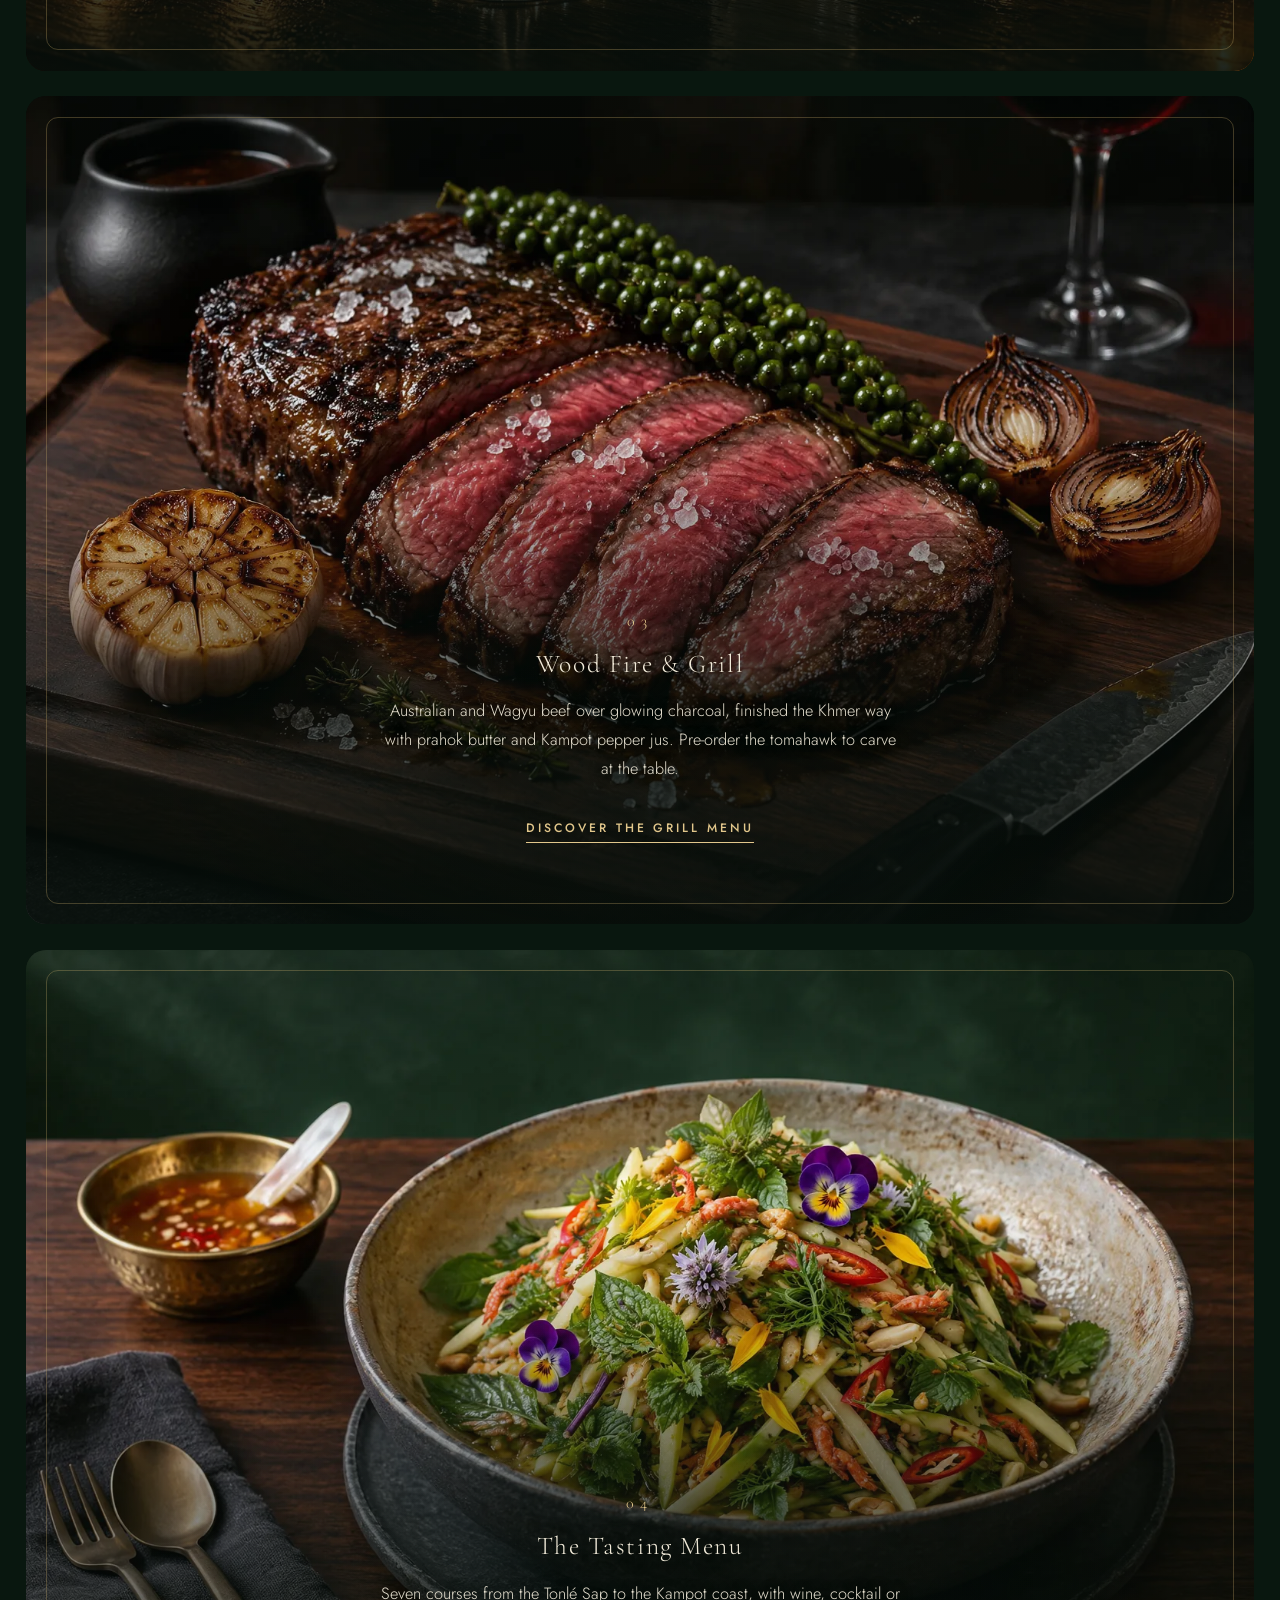
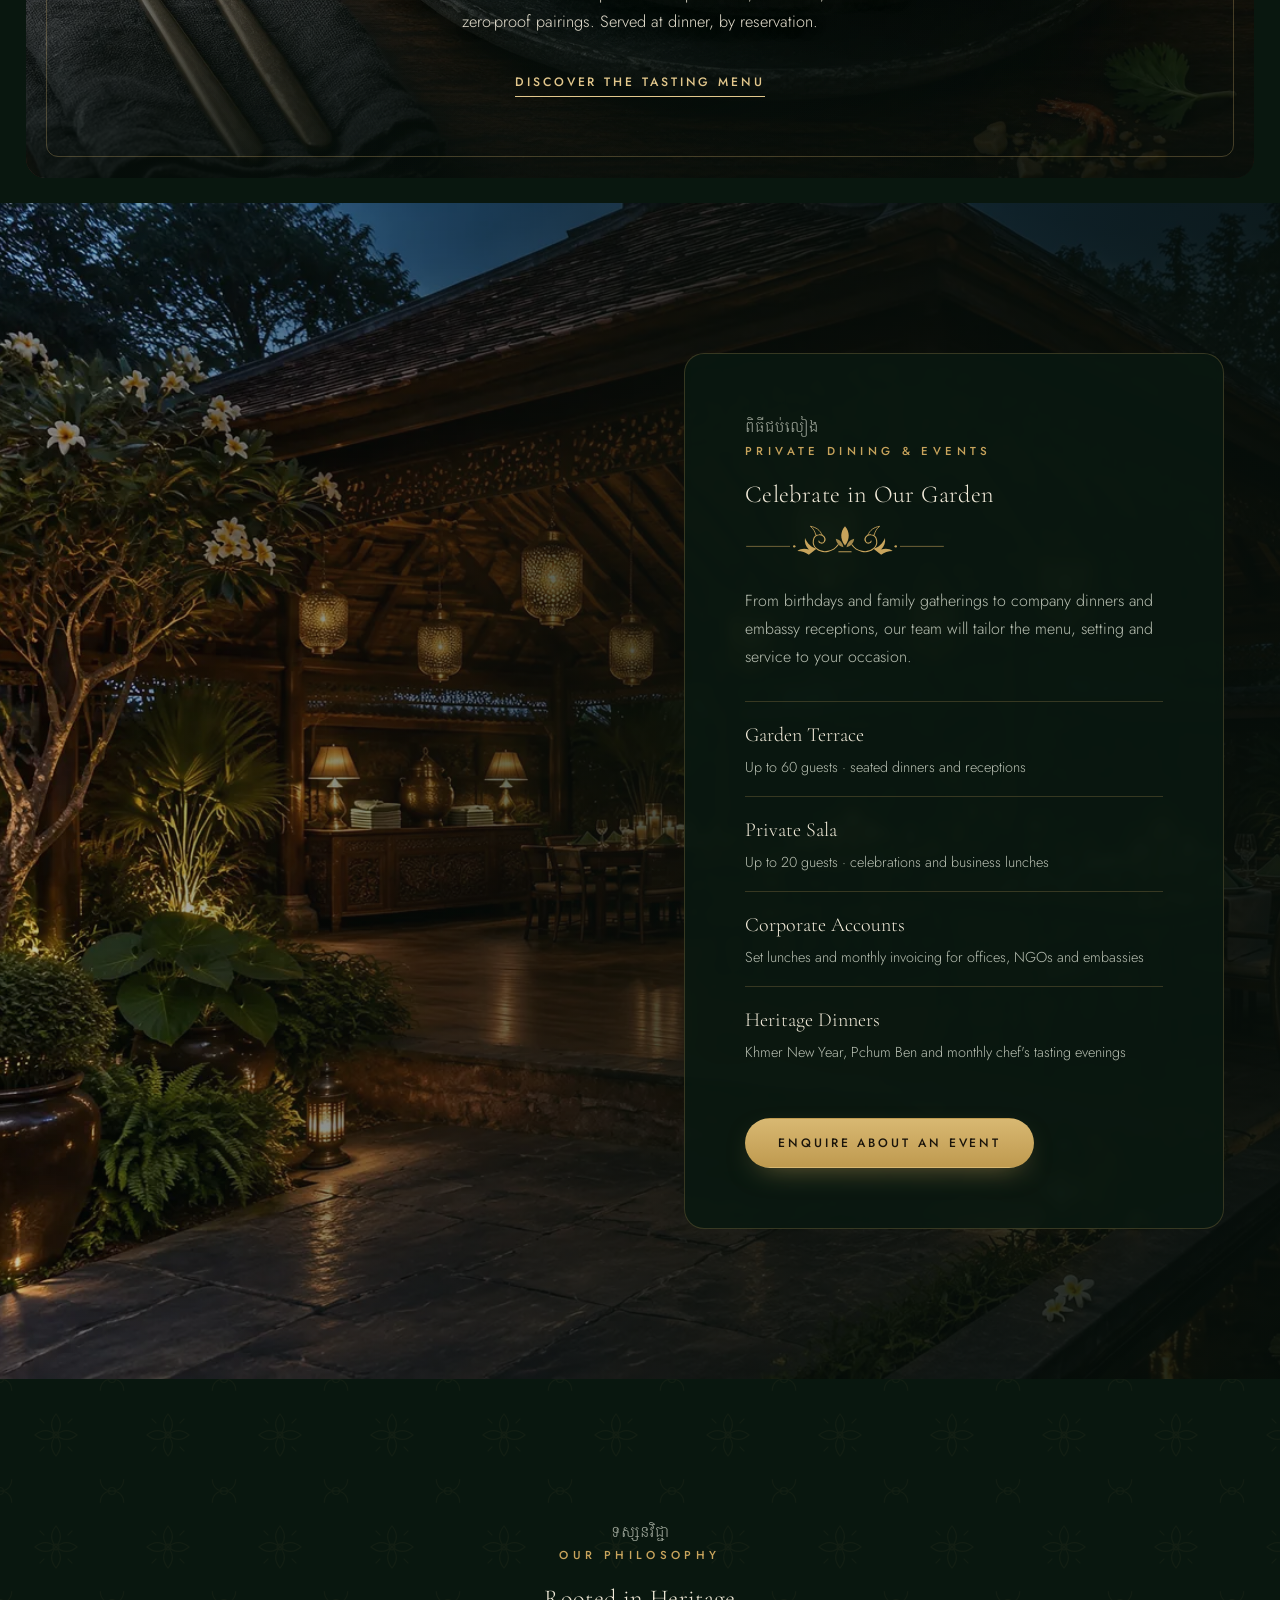
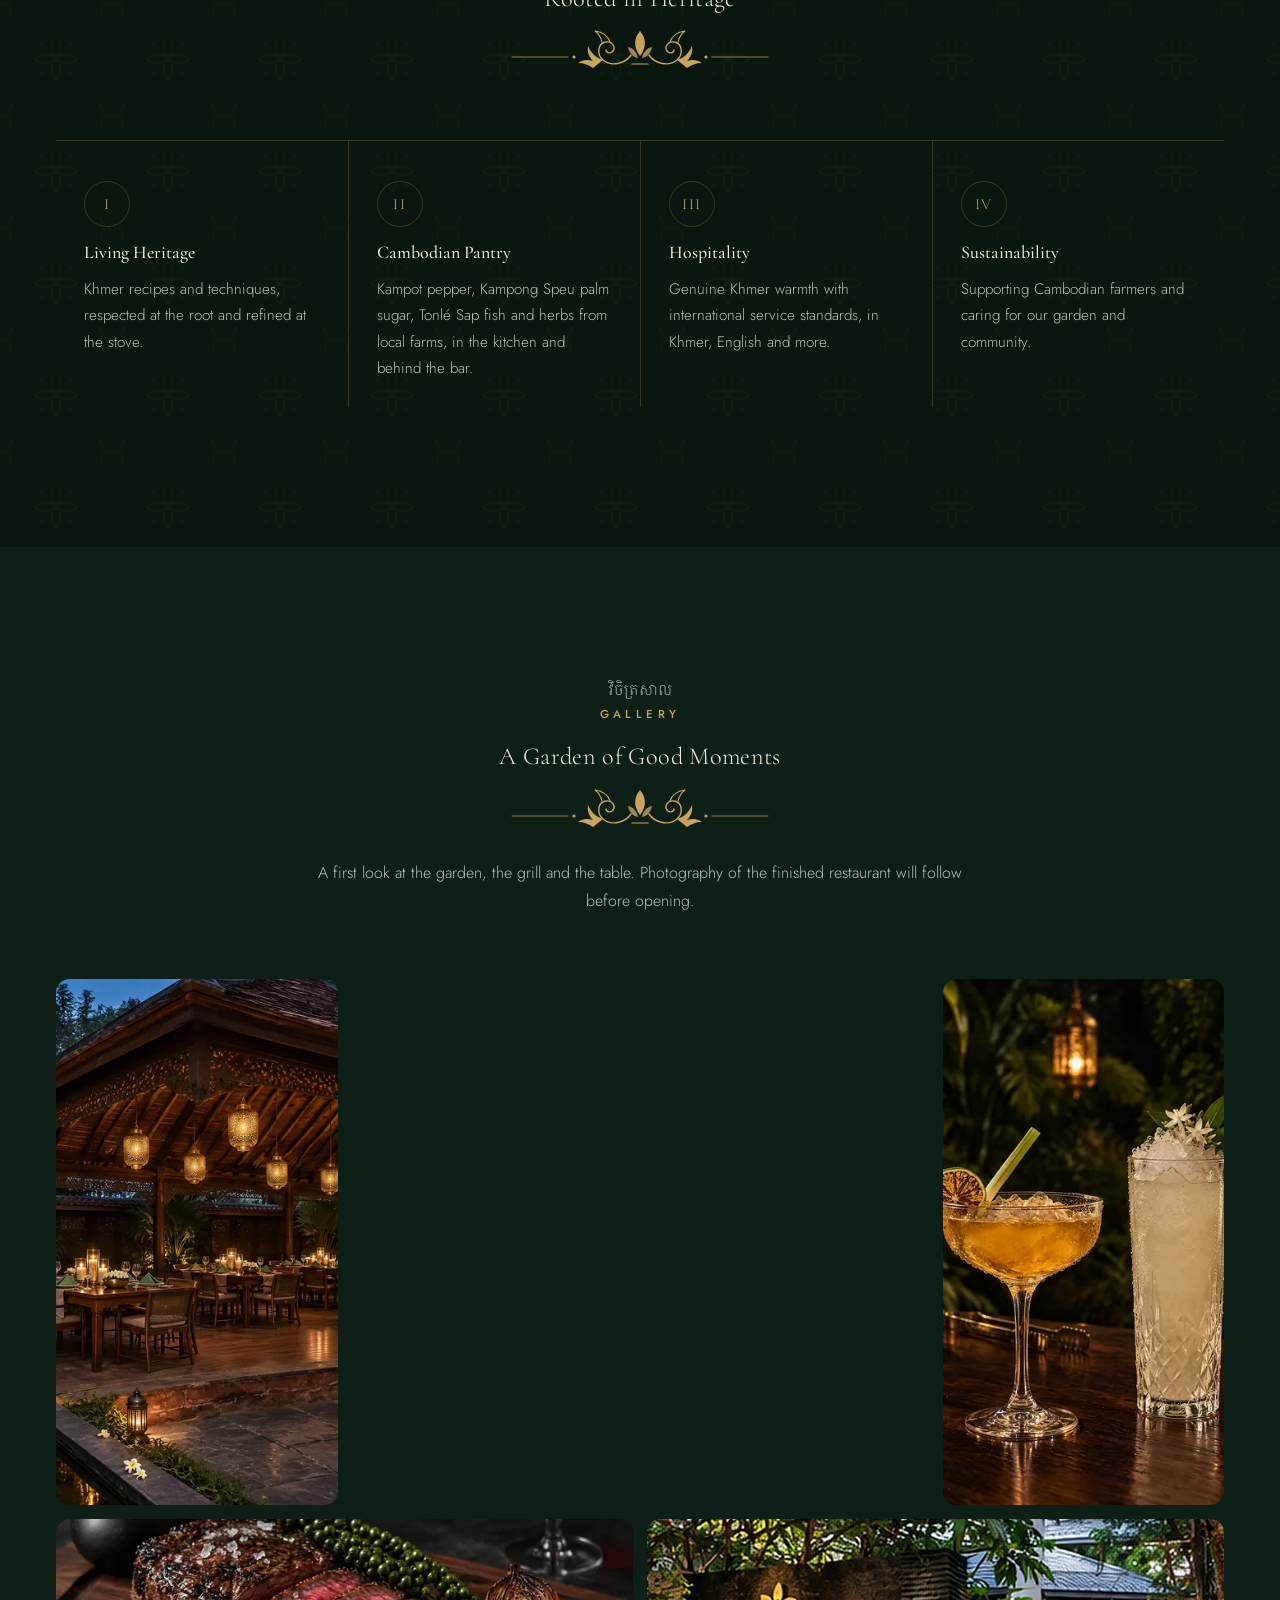
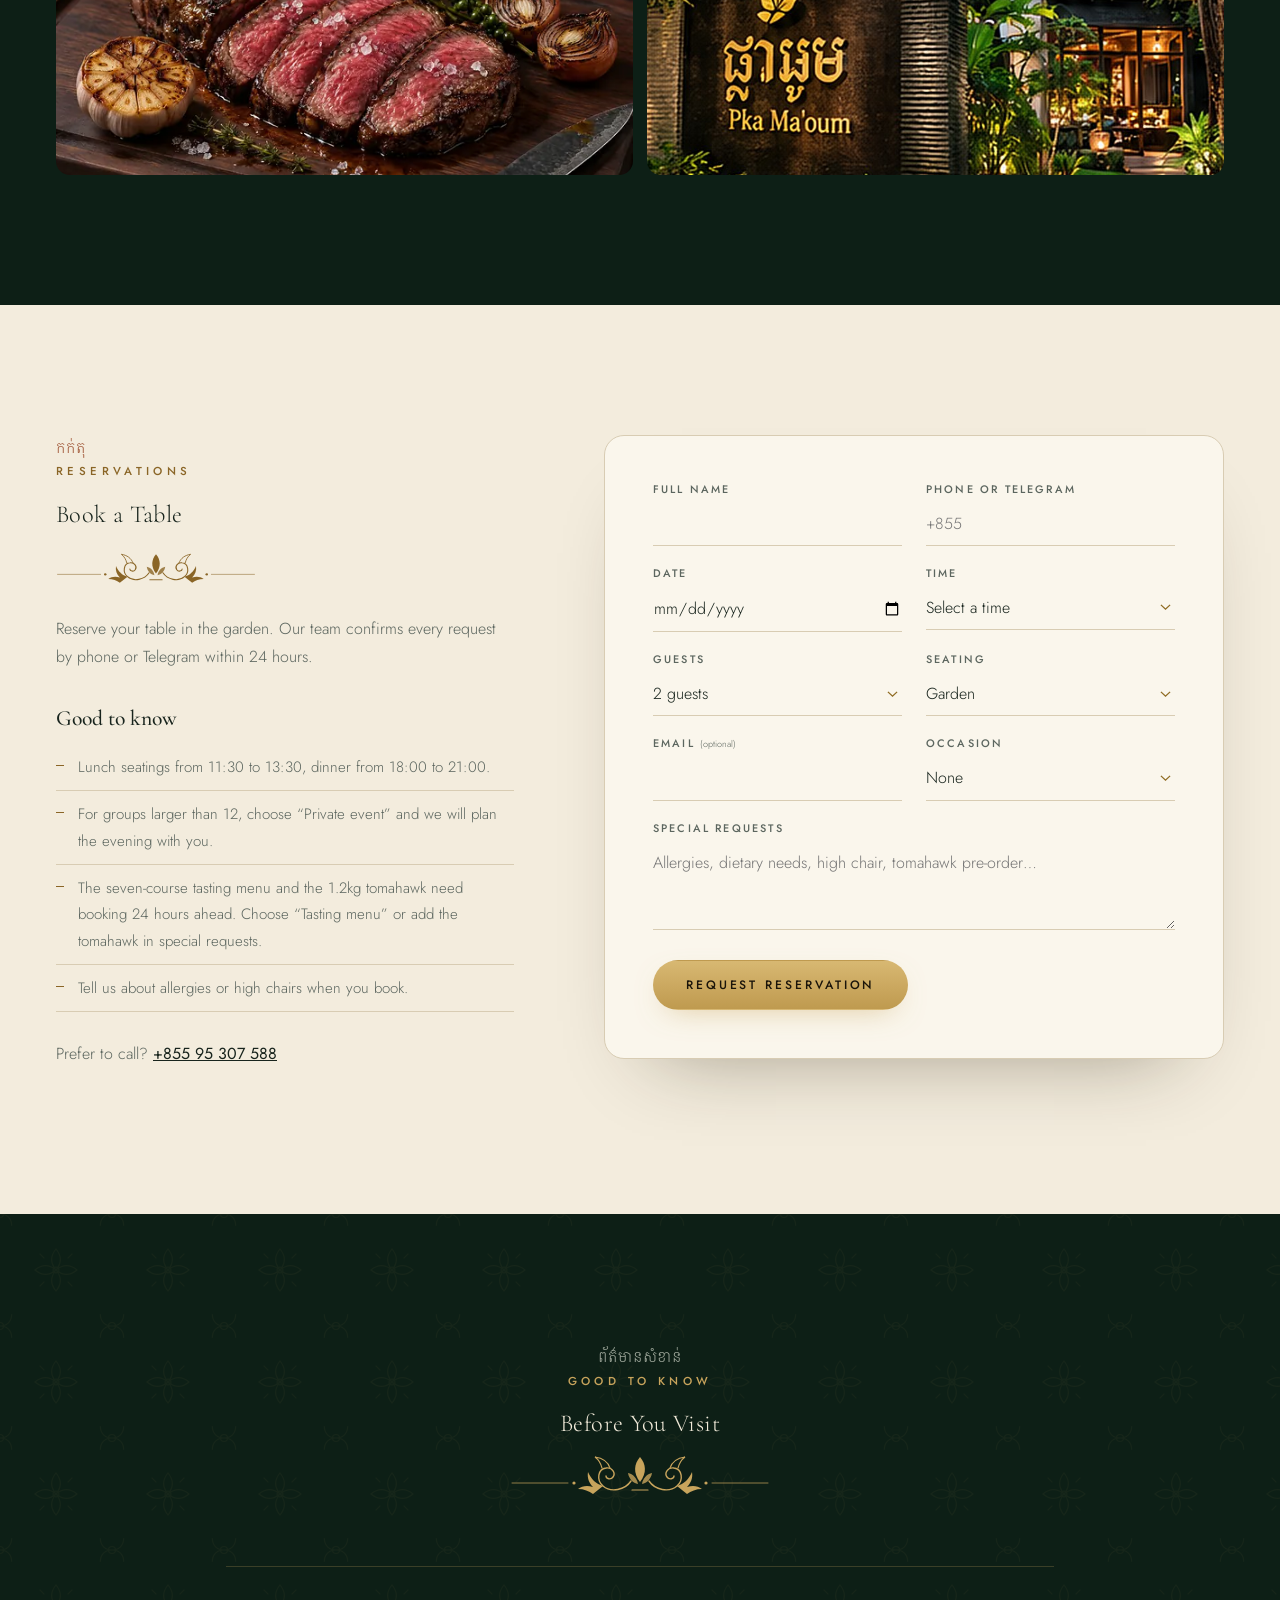
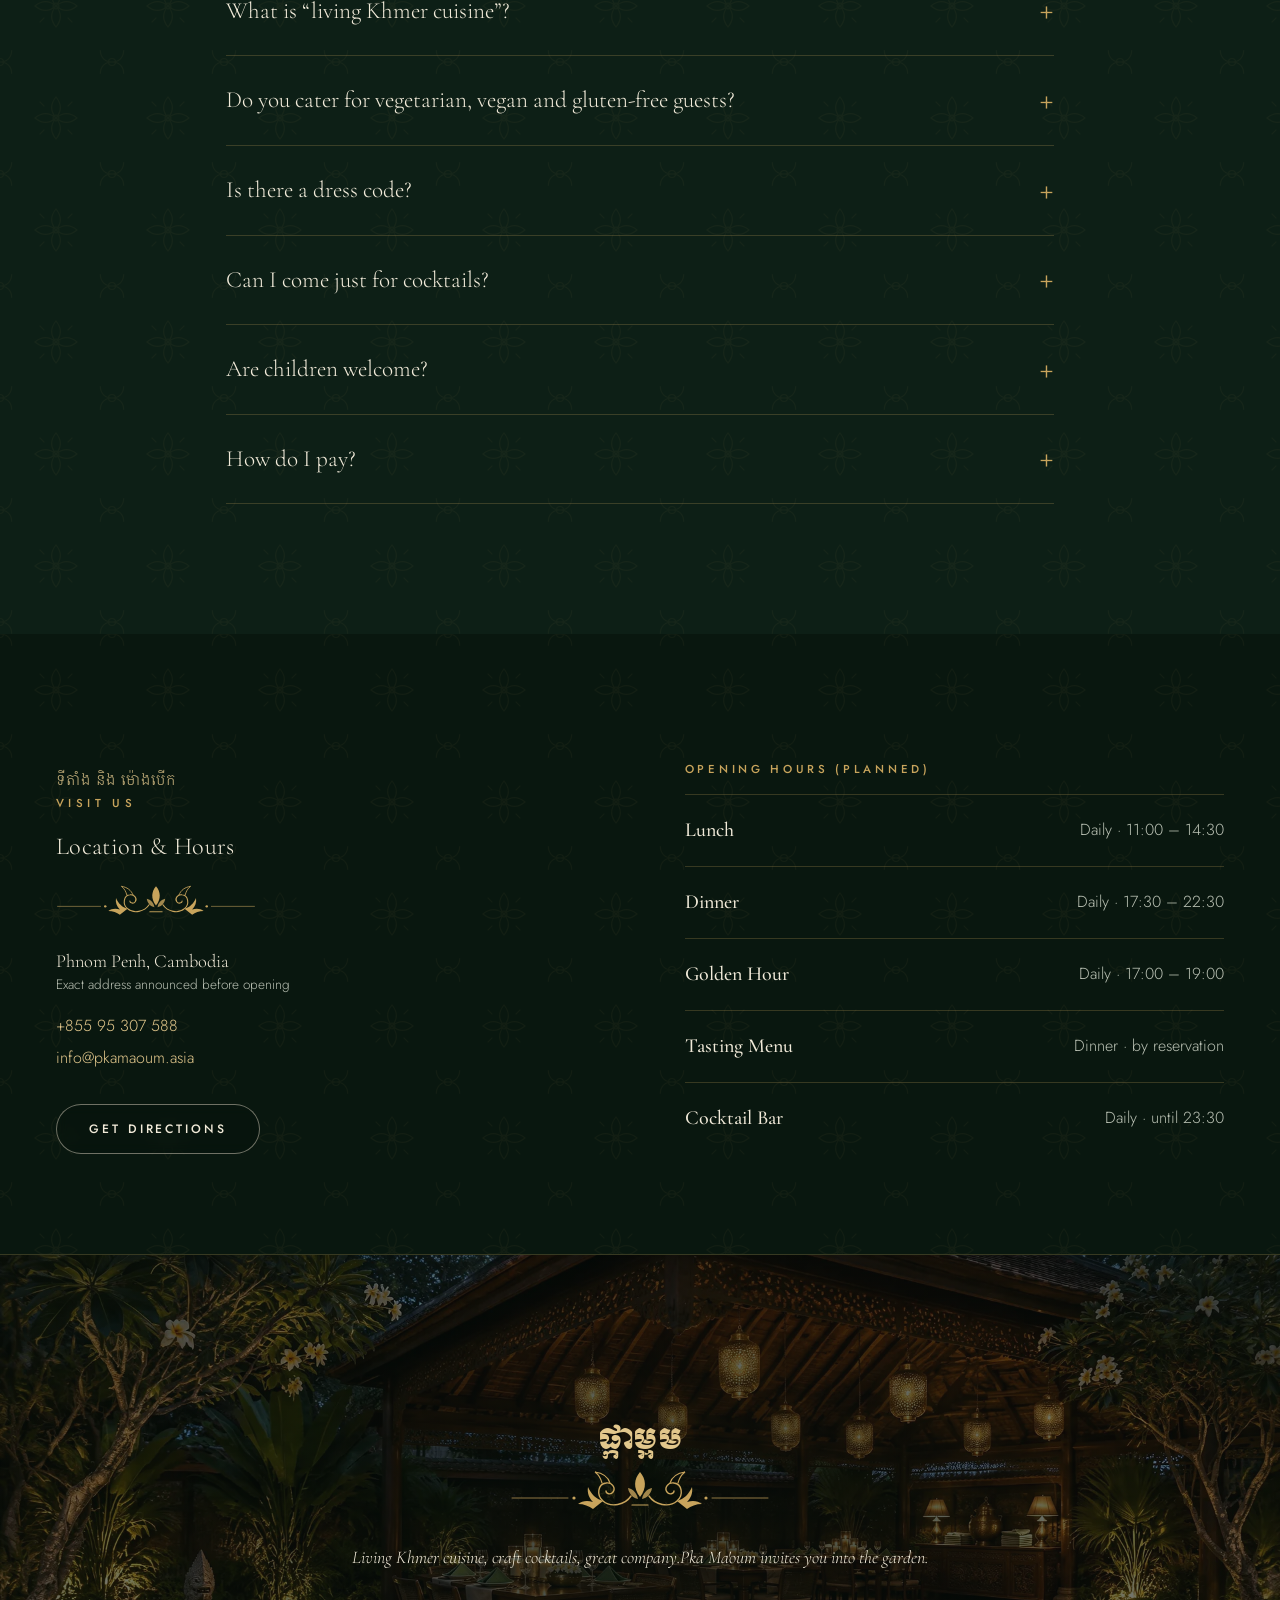
==== commit fa4ffcc8: "New hero tagline in Khmer and English Co-Authored-By: Claude Opus 5.5 <noreply@anthropic.com> Claude" ====
--- a/website/index.html
+++ b/website/index.html
@@ -79,8 +79,9 @@
   <div class="hero-content">
     <img class="hero-logo" src="images/logo-emblem-light.svg" alt="" width="180" height="180">
     <h1 id="hero-title" class="visually-hidden">Pka Ma'oum, Khmer Garden Restaurant &amp; Steakhouse in Phnom Penh</h1>
-    <p class="hero-kh" lang="km">សូមស្វាគមន៍មកកាន់សួនច្បារ</p>
-    <p class="kicker hero-tag">Khmer Garden Restaurant · Phnom Penh</p>
+    <p class="hero-kh" lang="km">រសជាតិខ្មែរ ក្នុងសួនច្បារ</p>
+    <p class="hero-en">Khmer flavours, served in the garden</p>
+    <p class="kicker hero-tag">Khmer Garden Restaurant &amp; Steakhouse · Phnom Penh</p>
     <div class="hero-actions">
       <a href="#menus" class="btn btn-ghost">View Menus</a>
       <a href="#reserve" class="btn btn-gold">Book a Table</a>
--- a/website/styles.css
+++ b/website/styles.css
@@ -643,3 +643,39 @@
 @media (min-width:601px){h2:not(.statement){white-space:nowrap}}
 .page-hero h1{font-size:clamp(1.7rem,3.4vw,2.6rem)}
 .site-footer .foot-col h2{font-size:.72rem;line-height:1}
+/* Smaller hero logo (2026-11-19) */
+.hero-logo{width:clamp(84px,7.5vw,110px);margin-bottom:22px}
+@media (max-width:900px){.hero-logo{width:86px;margin-bottom:18px}}
+/* Smaller, one-line display text everywhere (2026-11-19) */
+.panel h3{font-size:clamp(1.5rem,2.6vw,2.2rem);line-height:1.2;white-space:nowrap}
+.banner-title{font-size:clamp(1.6rem,4vw,3.2rem)}
+.closing-kh{font-size:clamp(1.6rem,3vw,2.2rem)}
+.name-kh{font-size:clamp(1.6rem,3vw,2.2rem)}
+.page-hero h1{font-size:clamp(1.4rem,3vw,2.2rem);white-space:nowrap}
+h3{line-height:1.25}
+.banner-title{font-size:clamp(1.4rem,3vw,2.4rem)}
+.statement{font-size:clamp(1.05rem,1.4vw,1.3rem)}
+.closing-line{font-size:clamp(1rem,1.4vw,1.2rem);line-height:1.6}
+@media (min-width:901px){.closing-line br{display:none}}
+.hero-lede{font-size:clamp(1rem,1.4vw,1.25rem)!important;line-height:1.6}
+/* Calmer type scale everywhere (2026-11-19, pass 2) */
+h2:not(.statement):not(.visually-hidden),.steak-copy h2,.split-body h2{font-size:clamp(1.25rem,1.9vw,1.7rem)}
+.panel h3{font-size:clamp(1.25rem,2vw,1.75rem)}
+h3{font-size:clamp(1.1rem,1.5vw,1.35rem)}
+.chapter-title{font-size:clamp(1.1rem,1.7vw,1.5rem);letter-spacing:.24em;margin-right:-.24em}
+.banner-title{font-size:clamp(1.2rem,2.4vw,2rem)}
+.page-hero h1{font-size:clamp(1.25rem,2.4vw,1.8rem)}
+.closing-kh,.name-kh{font-size:clamp(1.3rem,2.2vw,1.8rem)}
+address{font-size:1.15rem}
+.cut-name{font-size:1.15rem}.cut-price{font-size:1.15rem}
+.menu-list h4{font-size:1.12rem}.price{font-size:1.05rem}
+.team-ph{font-size:1.25rem;width:68px;height:68px}
+.lb-close{font-size:1.3rem}
+@media (max-width:600px){.menu-list h4{font-size:1.02rem}.price{font-size:1rem}.chapter-title{font-size:1.05rem}}
+.site-footer .foot-col h2{font-size:.72rem;line-height:1}
+.values h3{font-size:clamp(1.05rem,1.4vw,1.25rem)}
+/* Hero tagline (2026-11-19) */
+.hero-content .hero-kh{margin:0 0 6px}
+.hero-en{font-family:var(--display);font-style:italic;font-weight:400;font-size:clamp(1rem,1.3vw,1.2rem);color:#eae2cf;letter-spacing:.02em;margin:0 0 18px;white-space:nowrap;text-shadow:0 1px 14px rgba(0,0,0,.7)}
+.hero-content .hero-tag{white-space:nowrap}
+@media (max-width:600px){.hero-en{font-size:.98rem}.hero-content .hero-tag{font-size:.58rem;letter-spacing:.12em}}
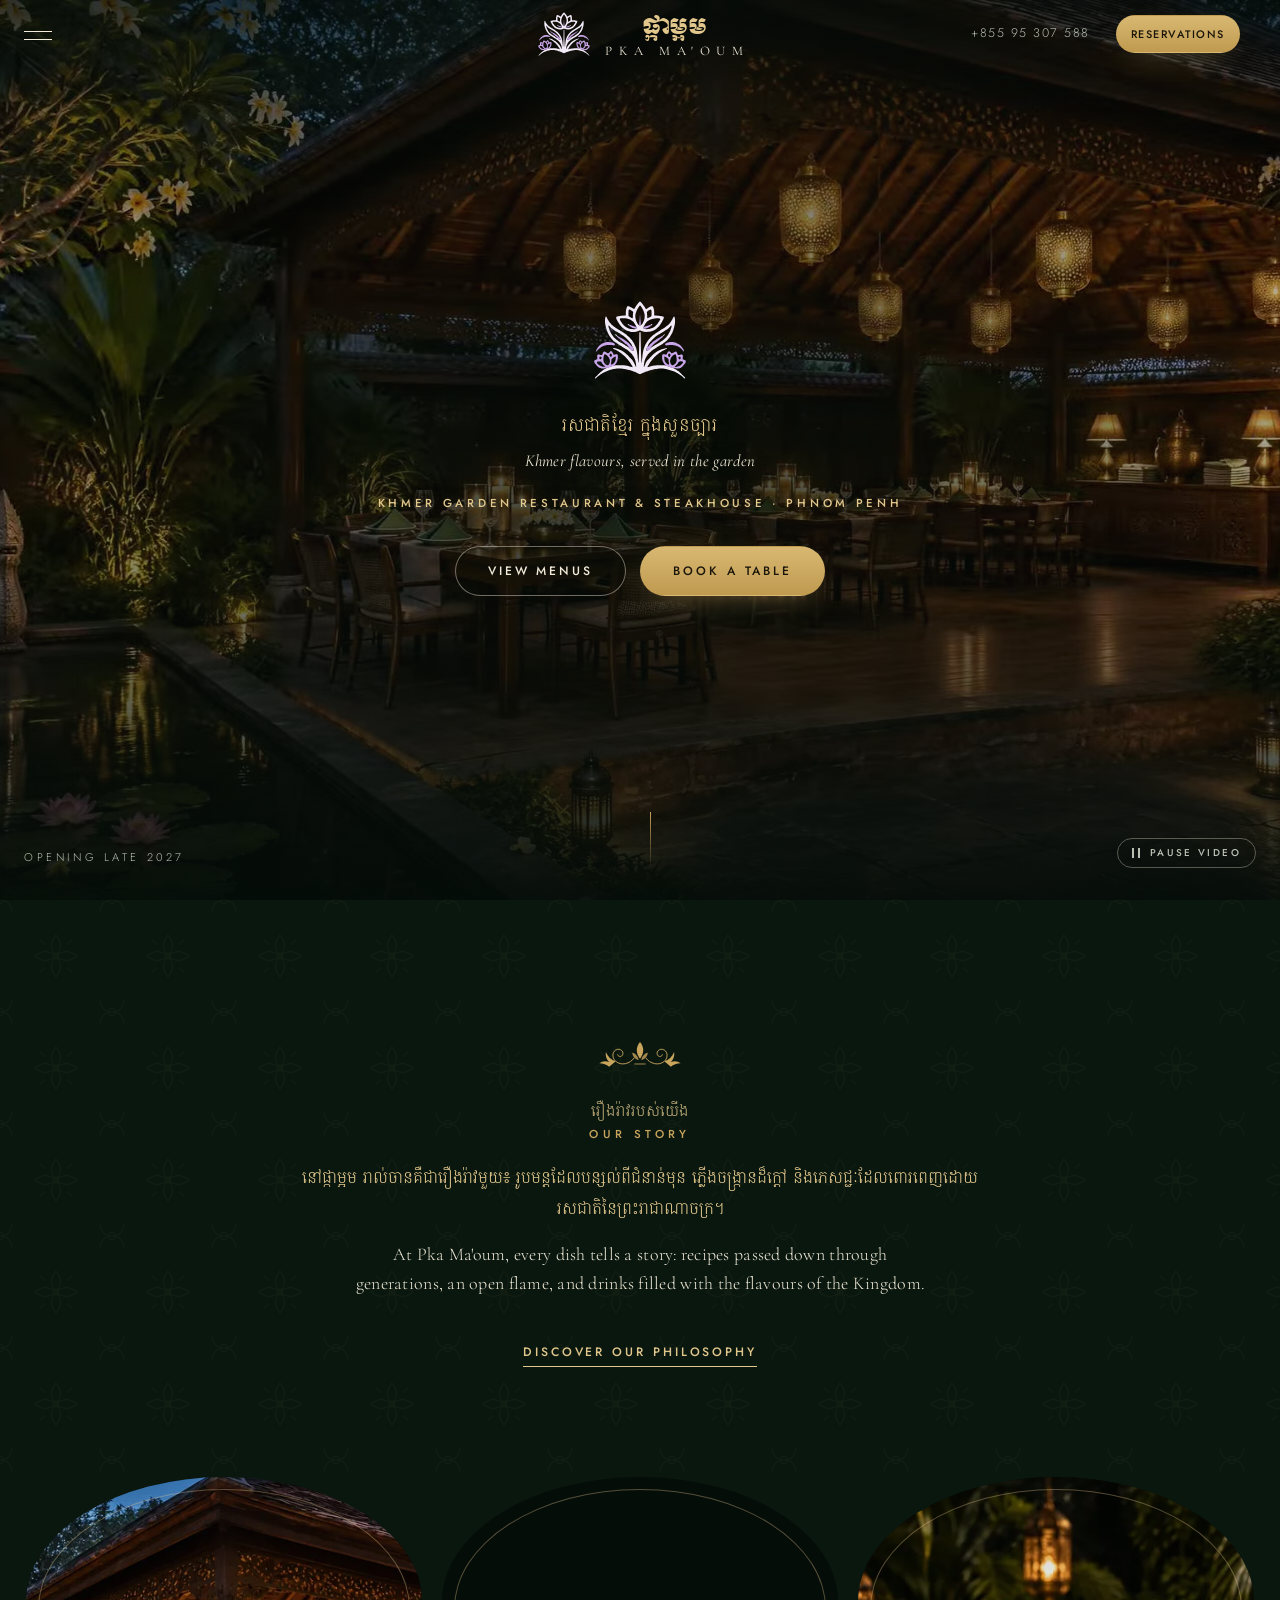
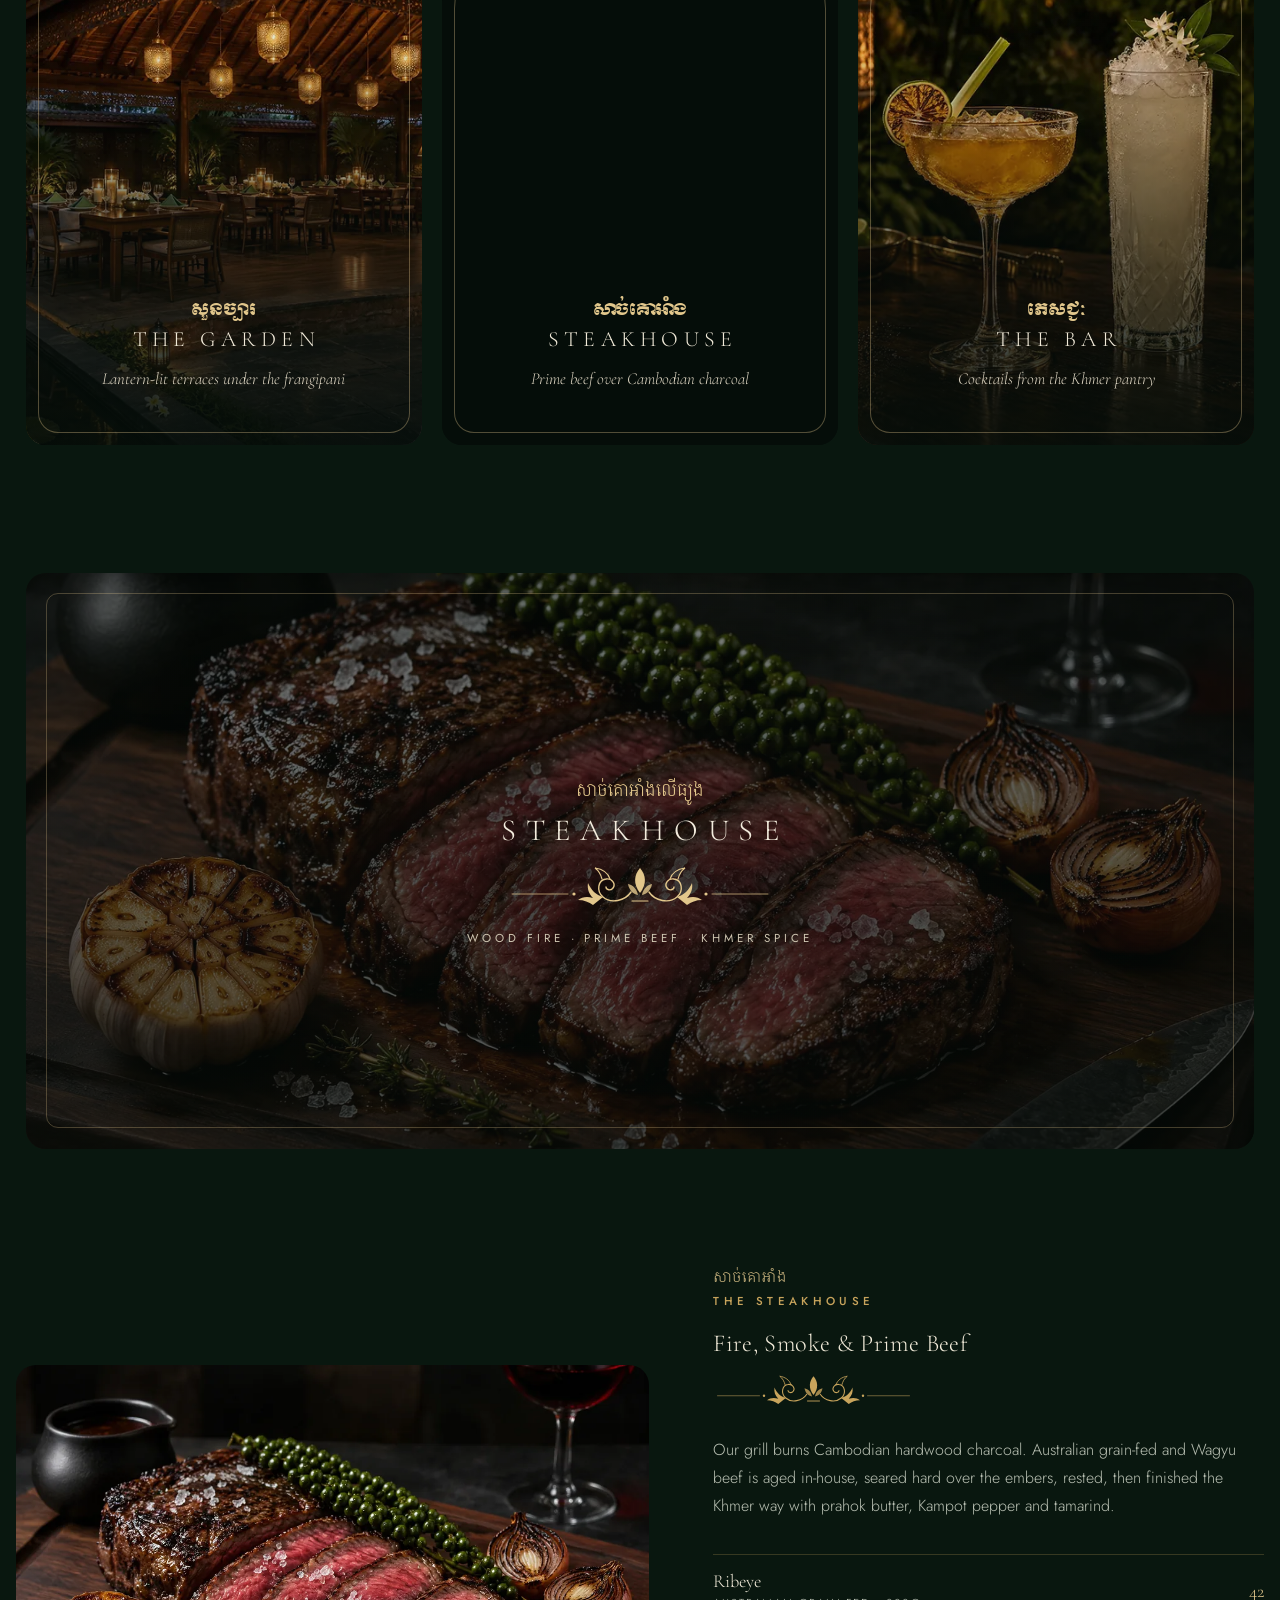
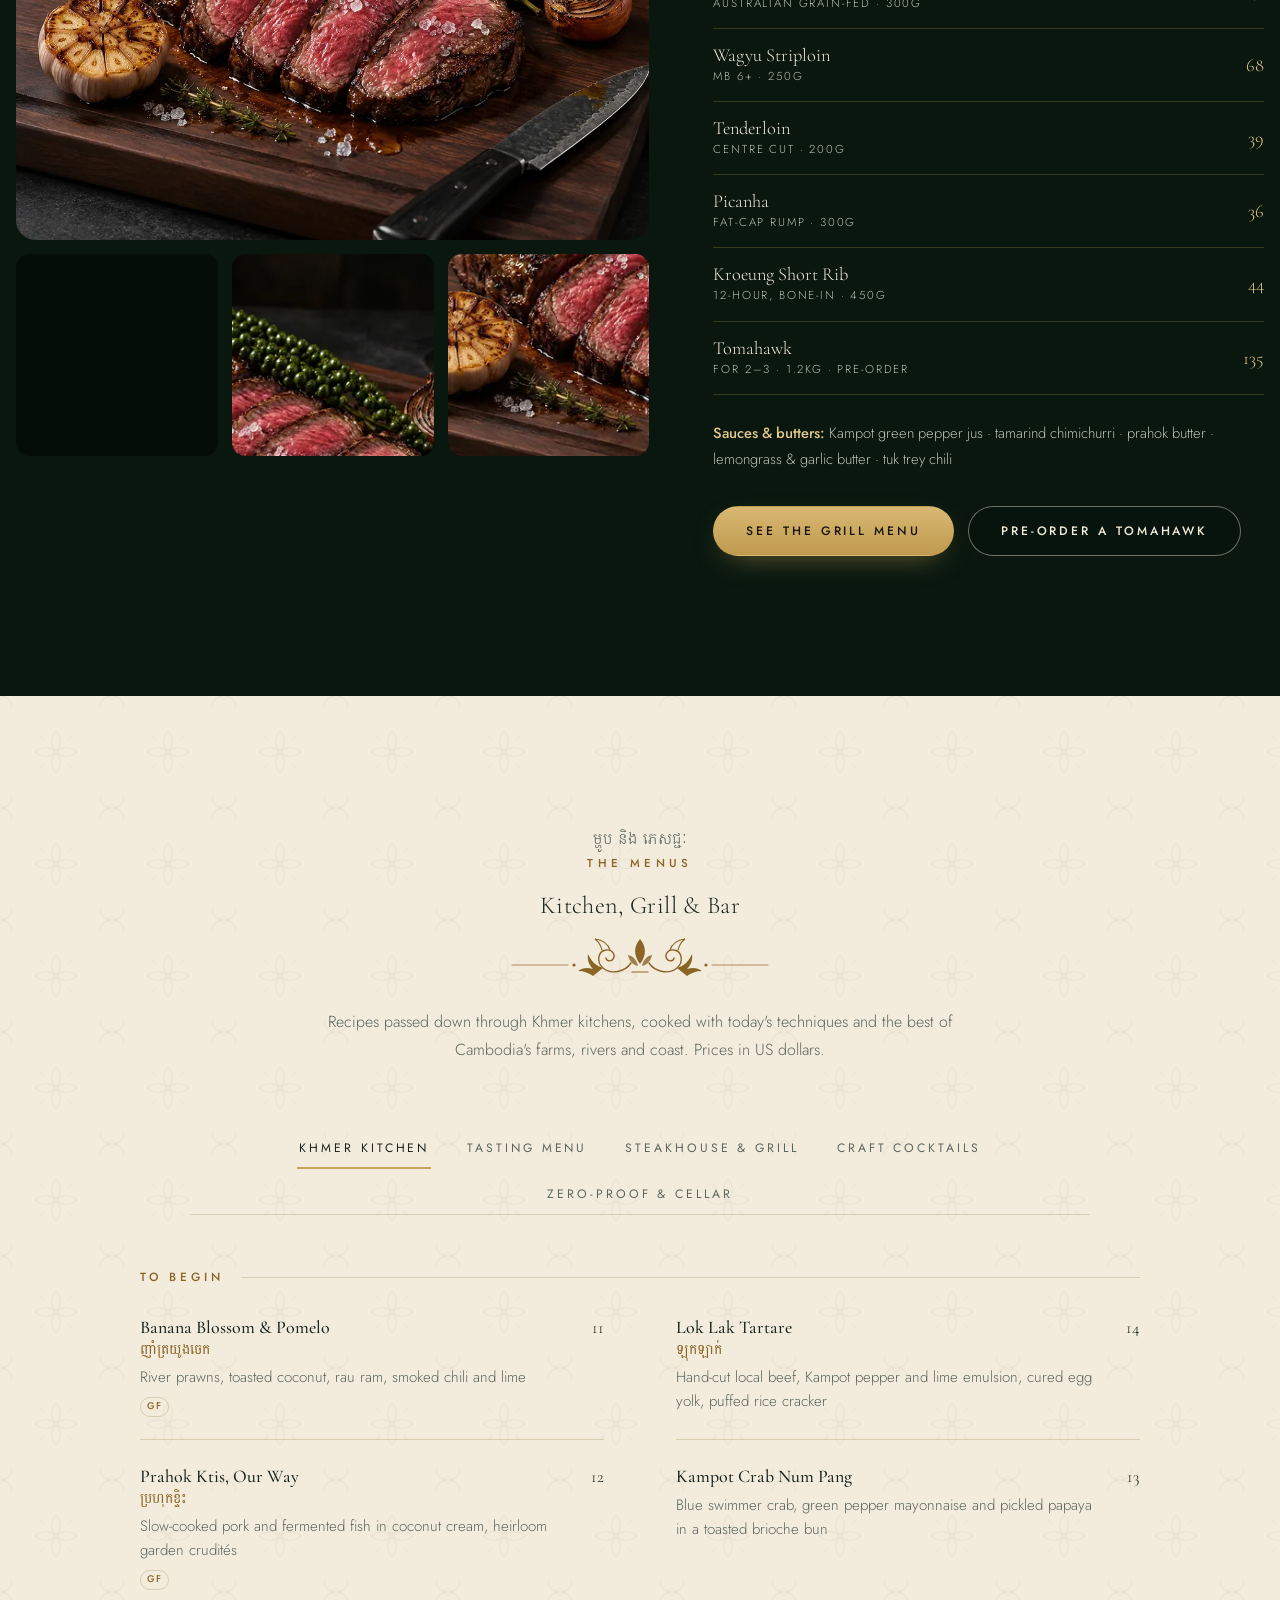
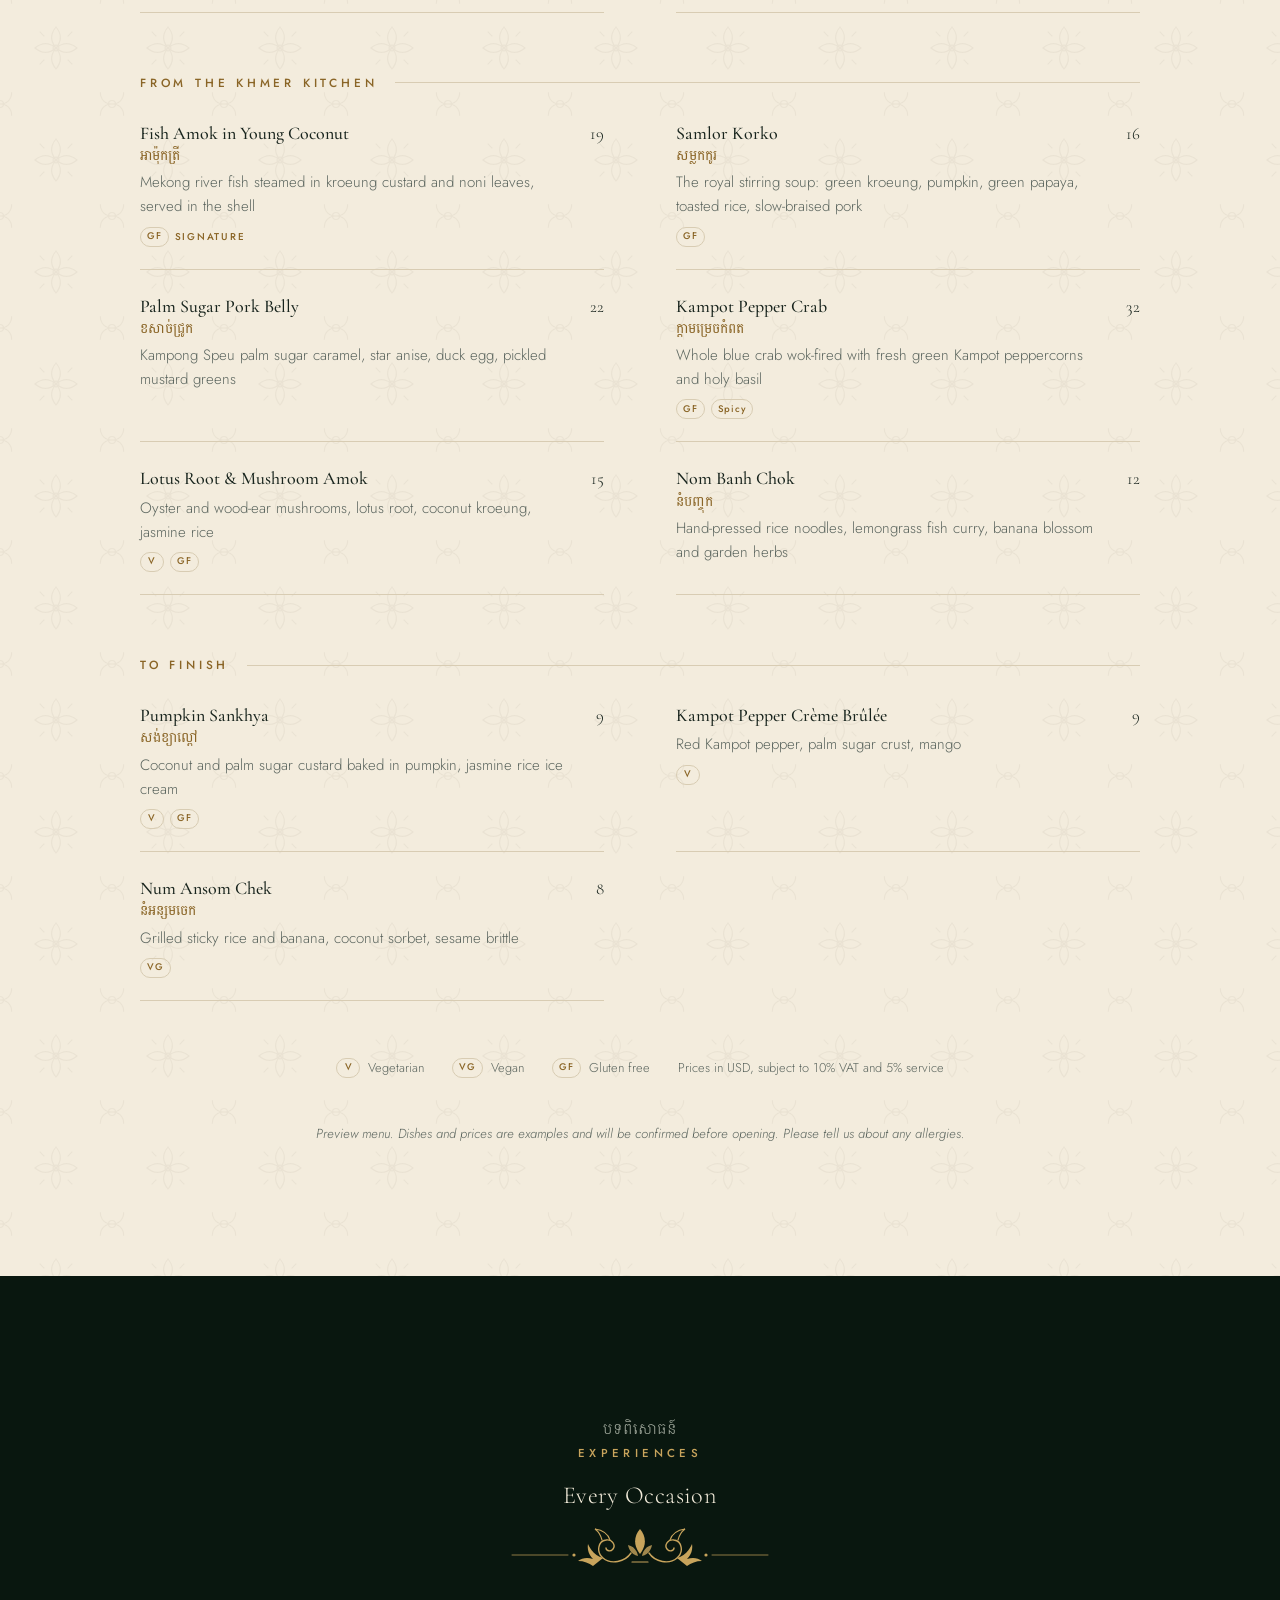
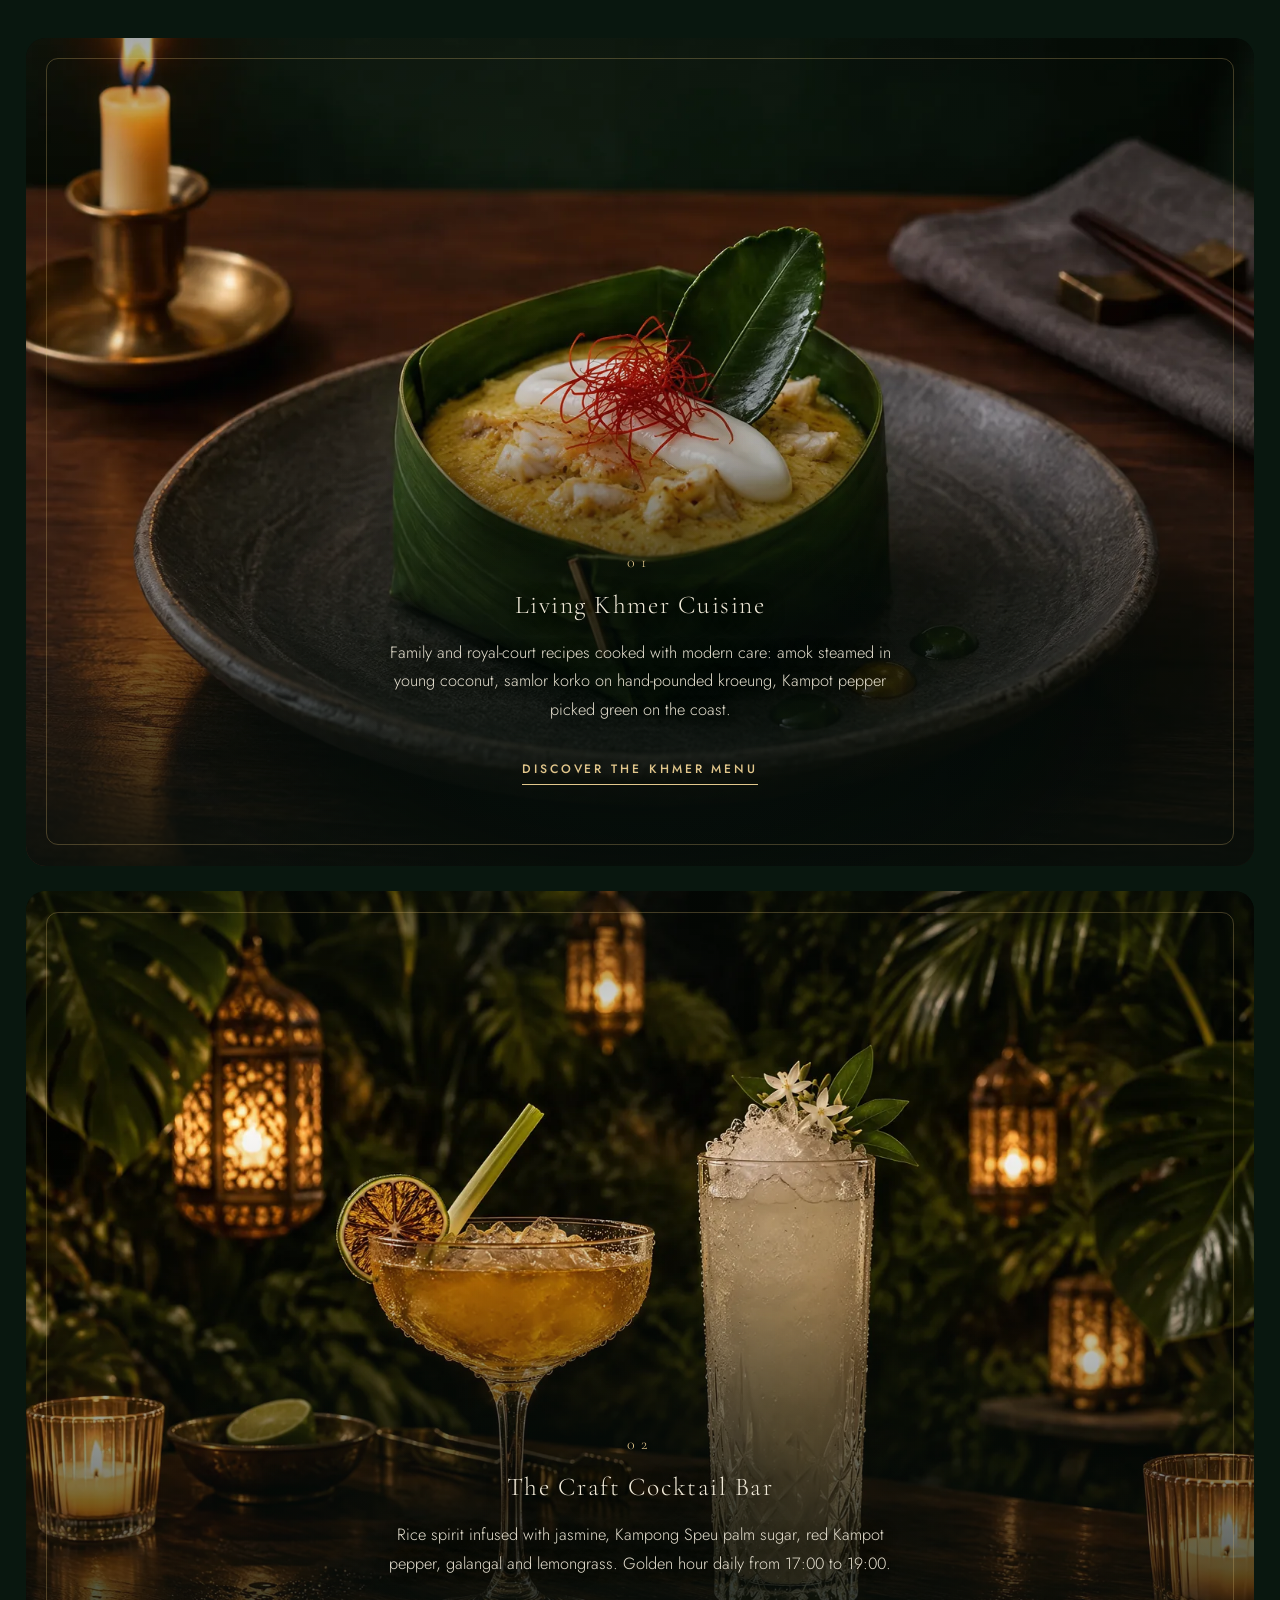
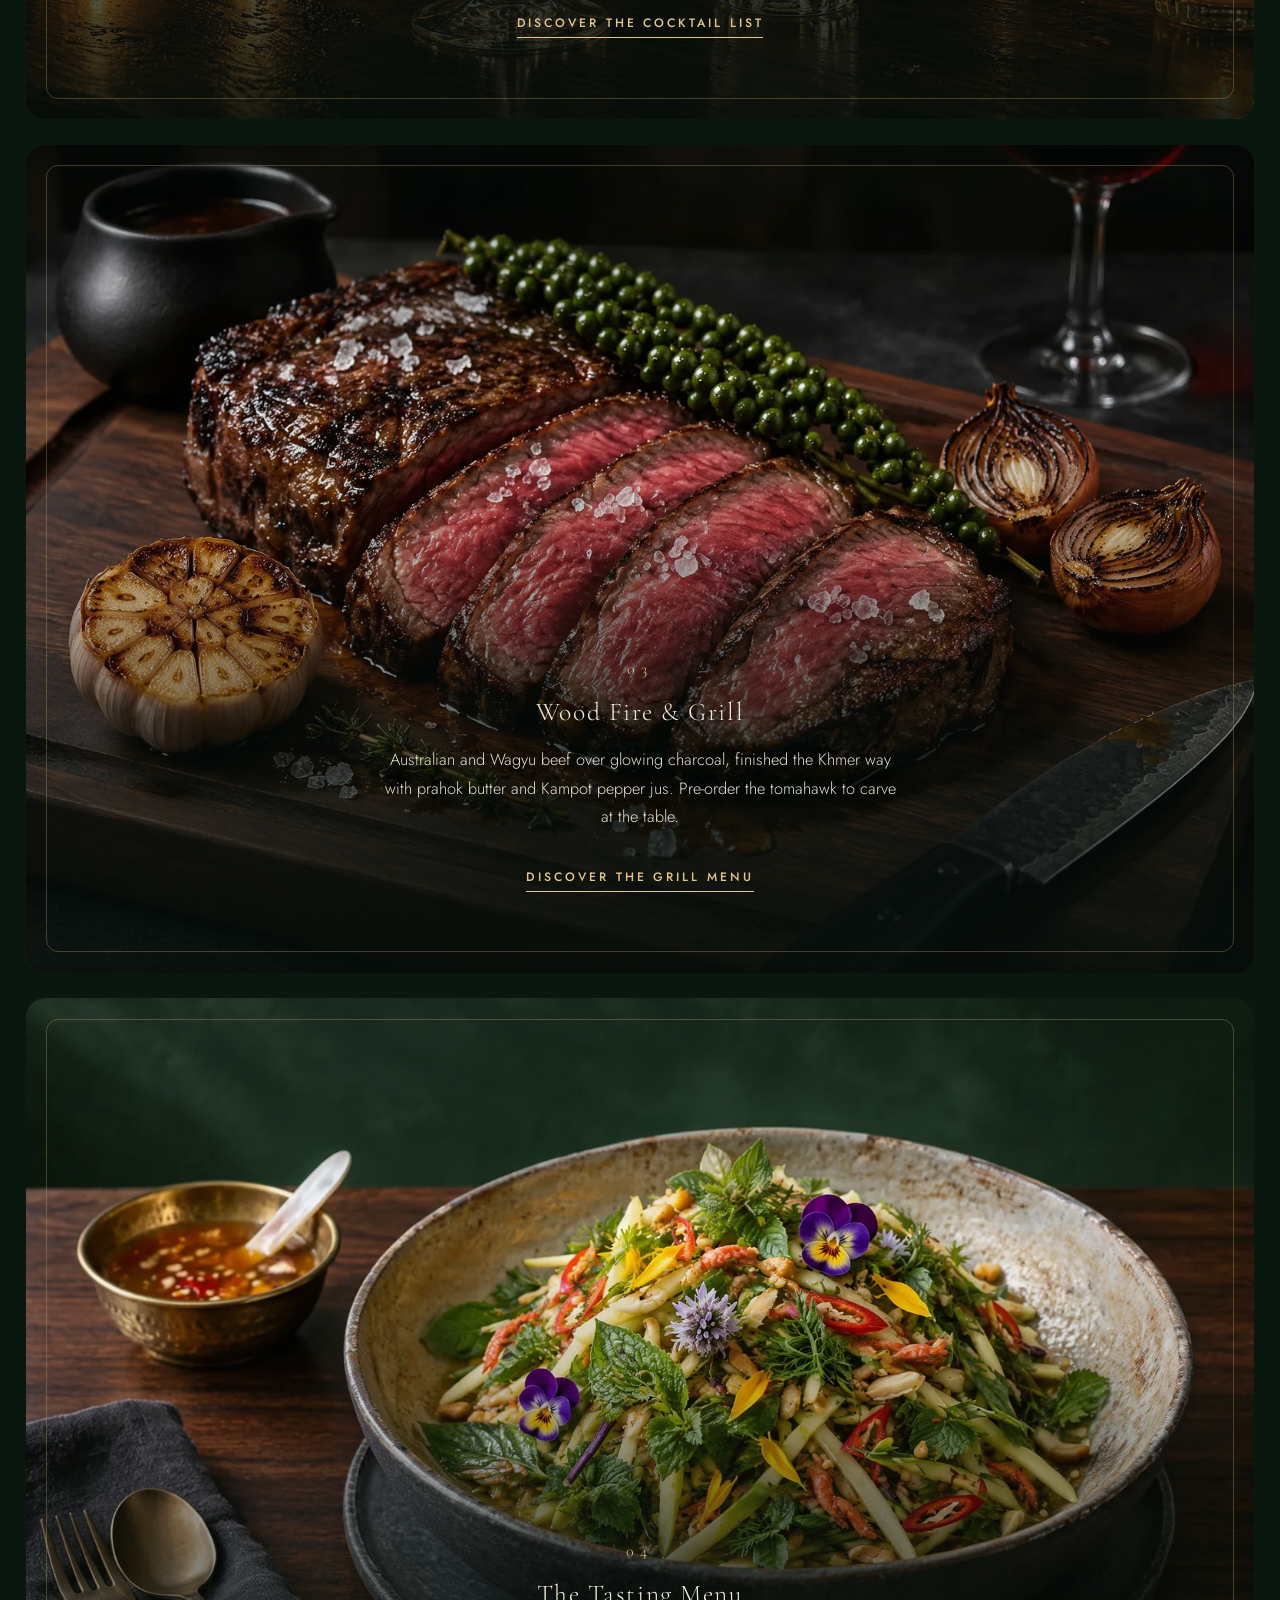
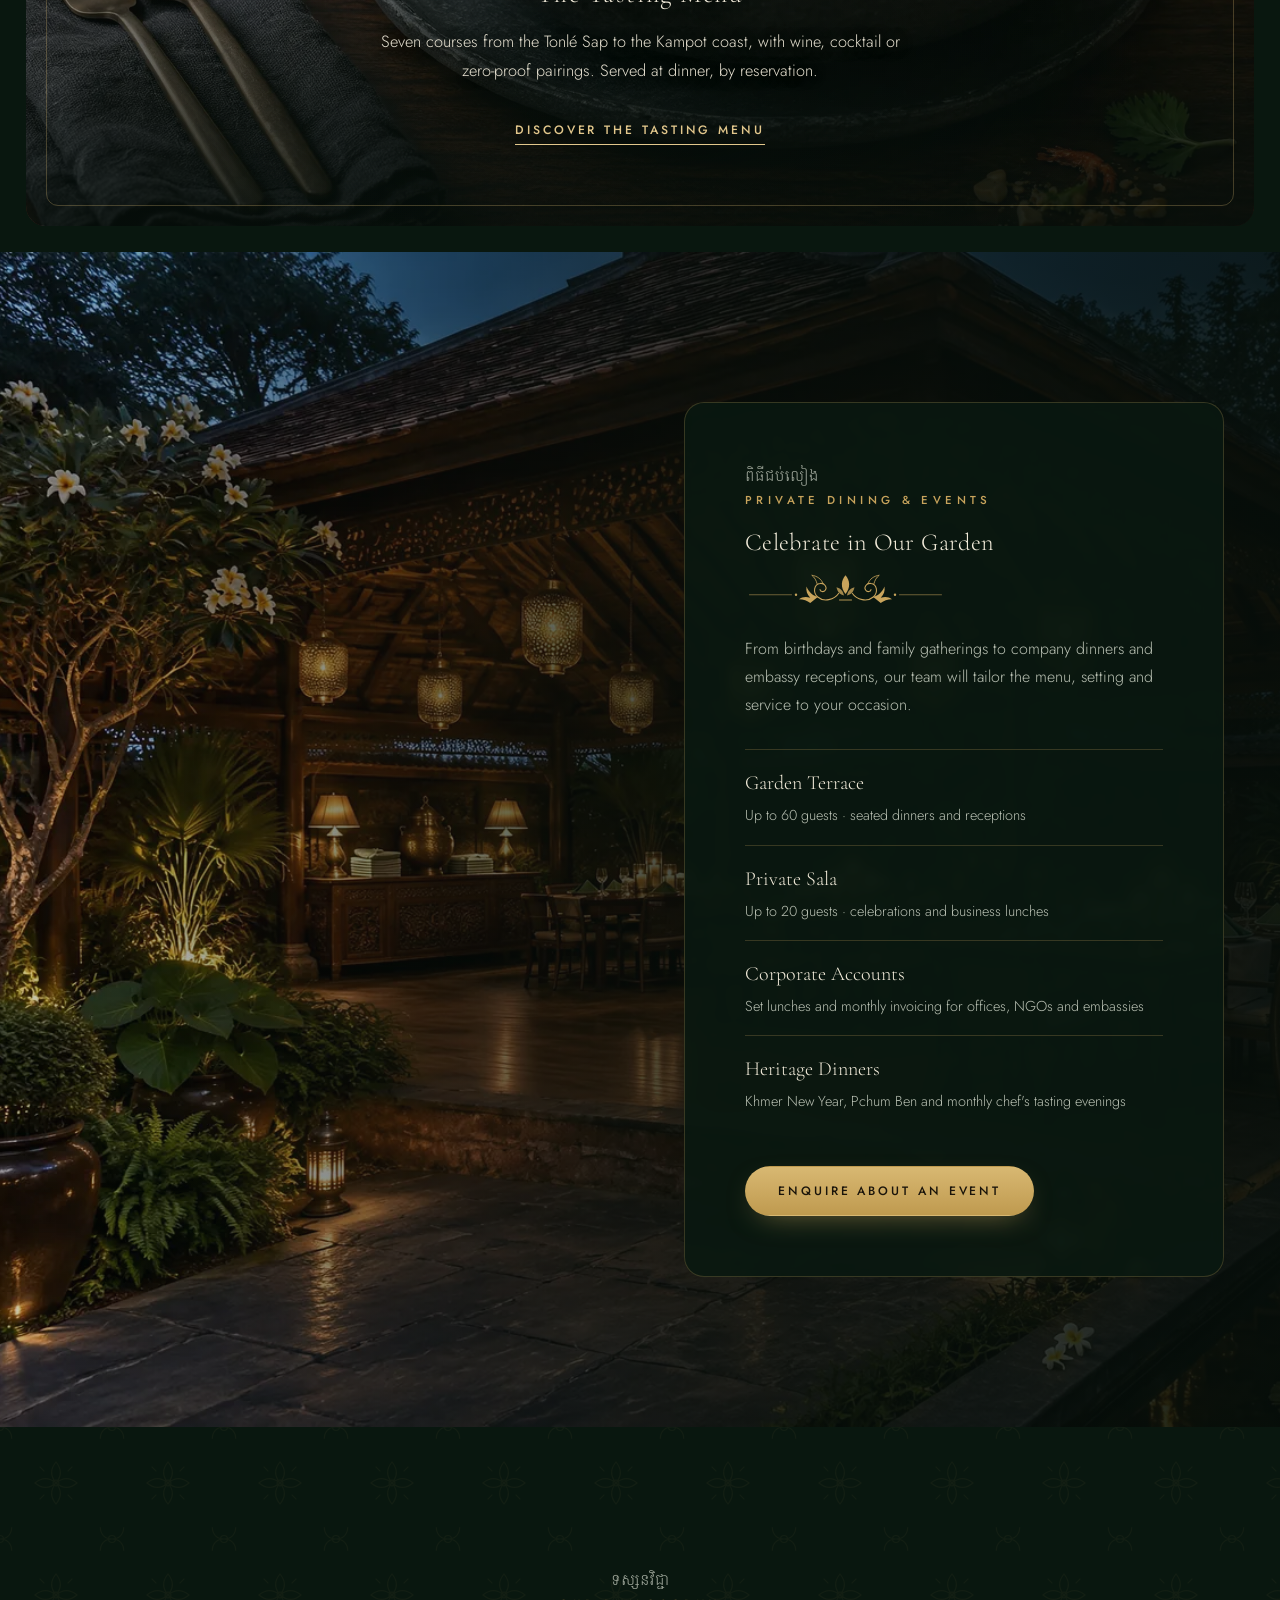
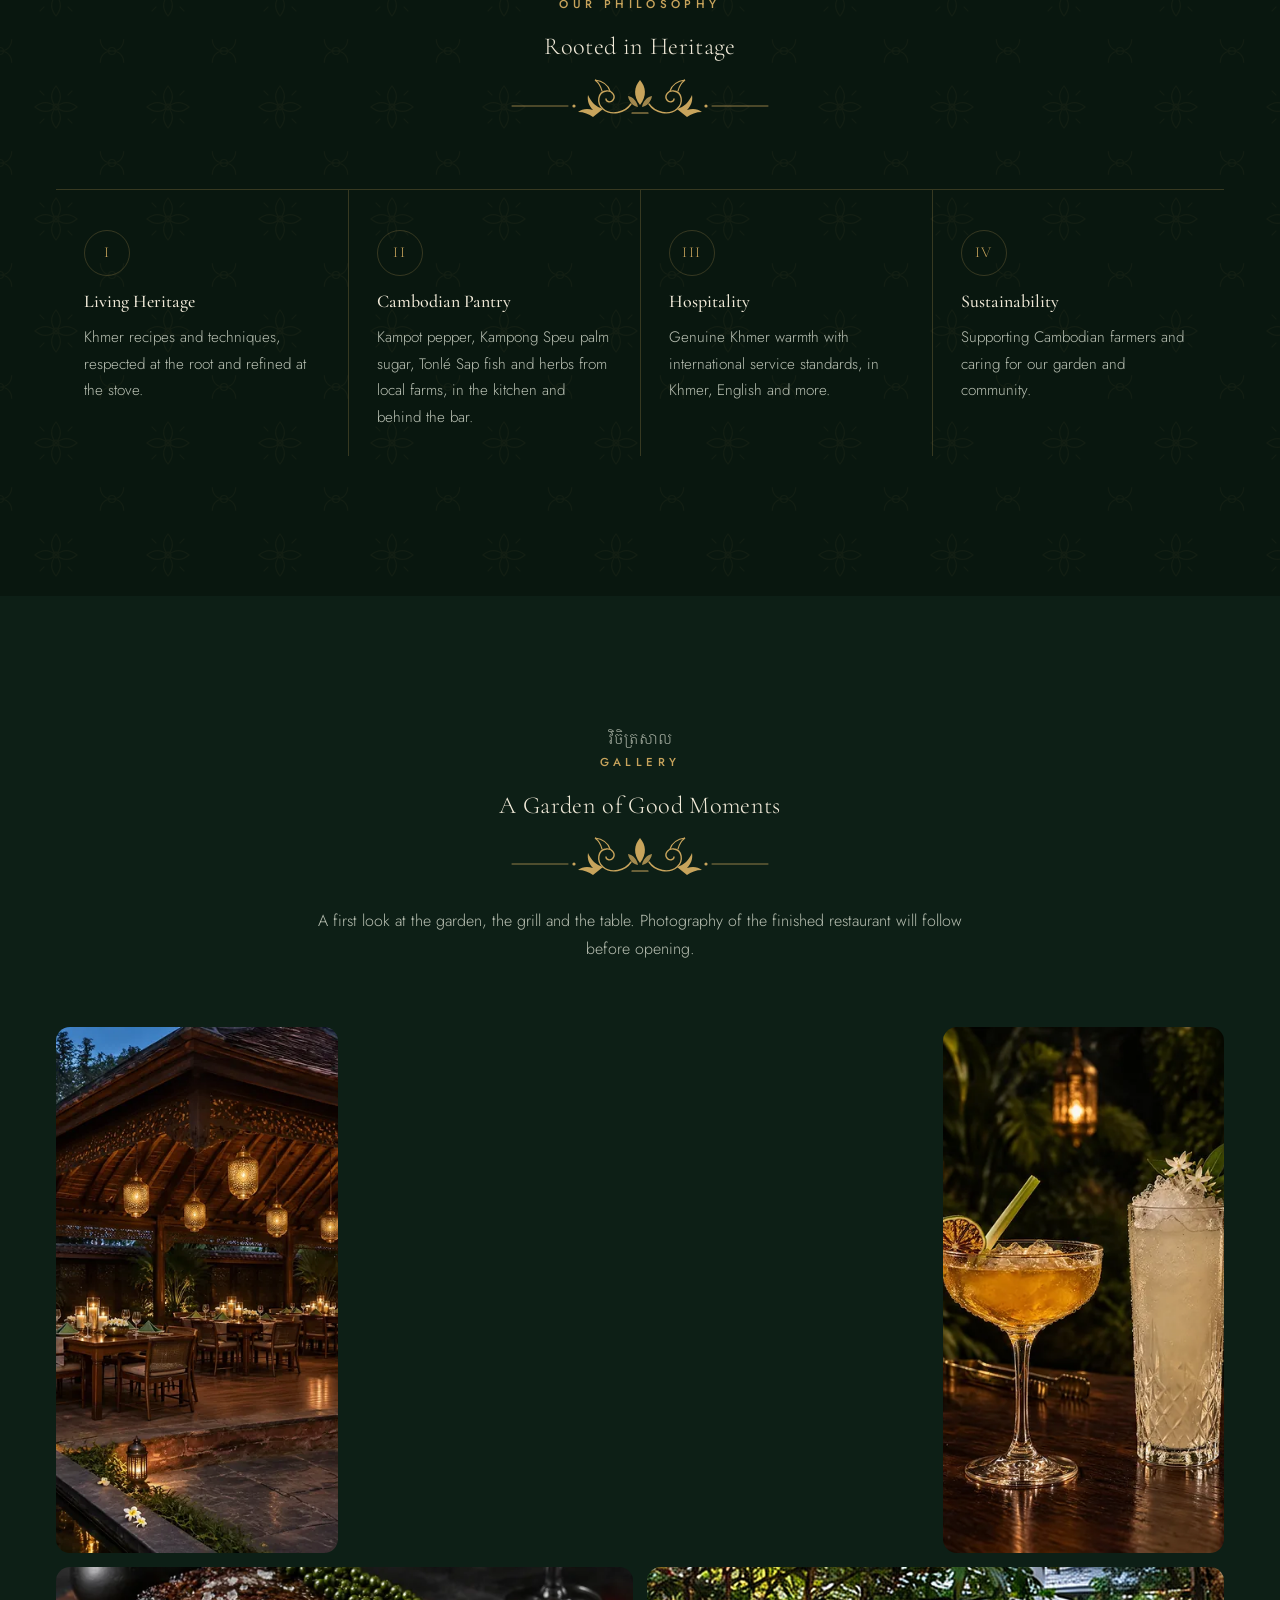
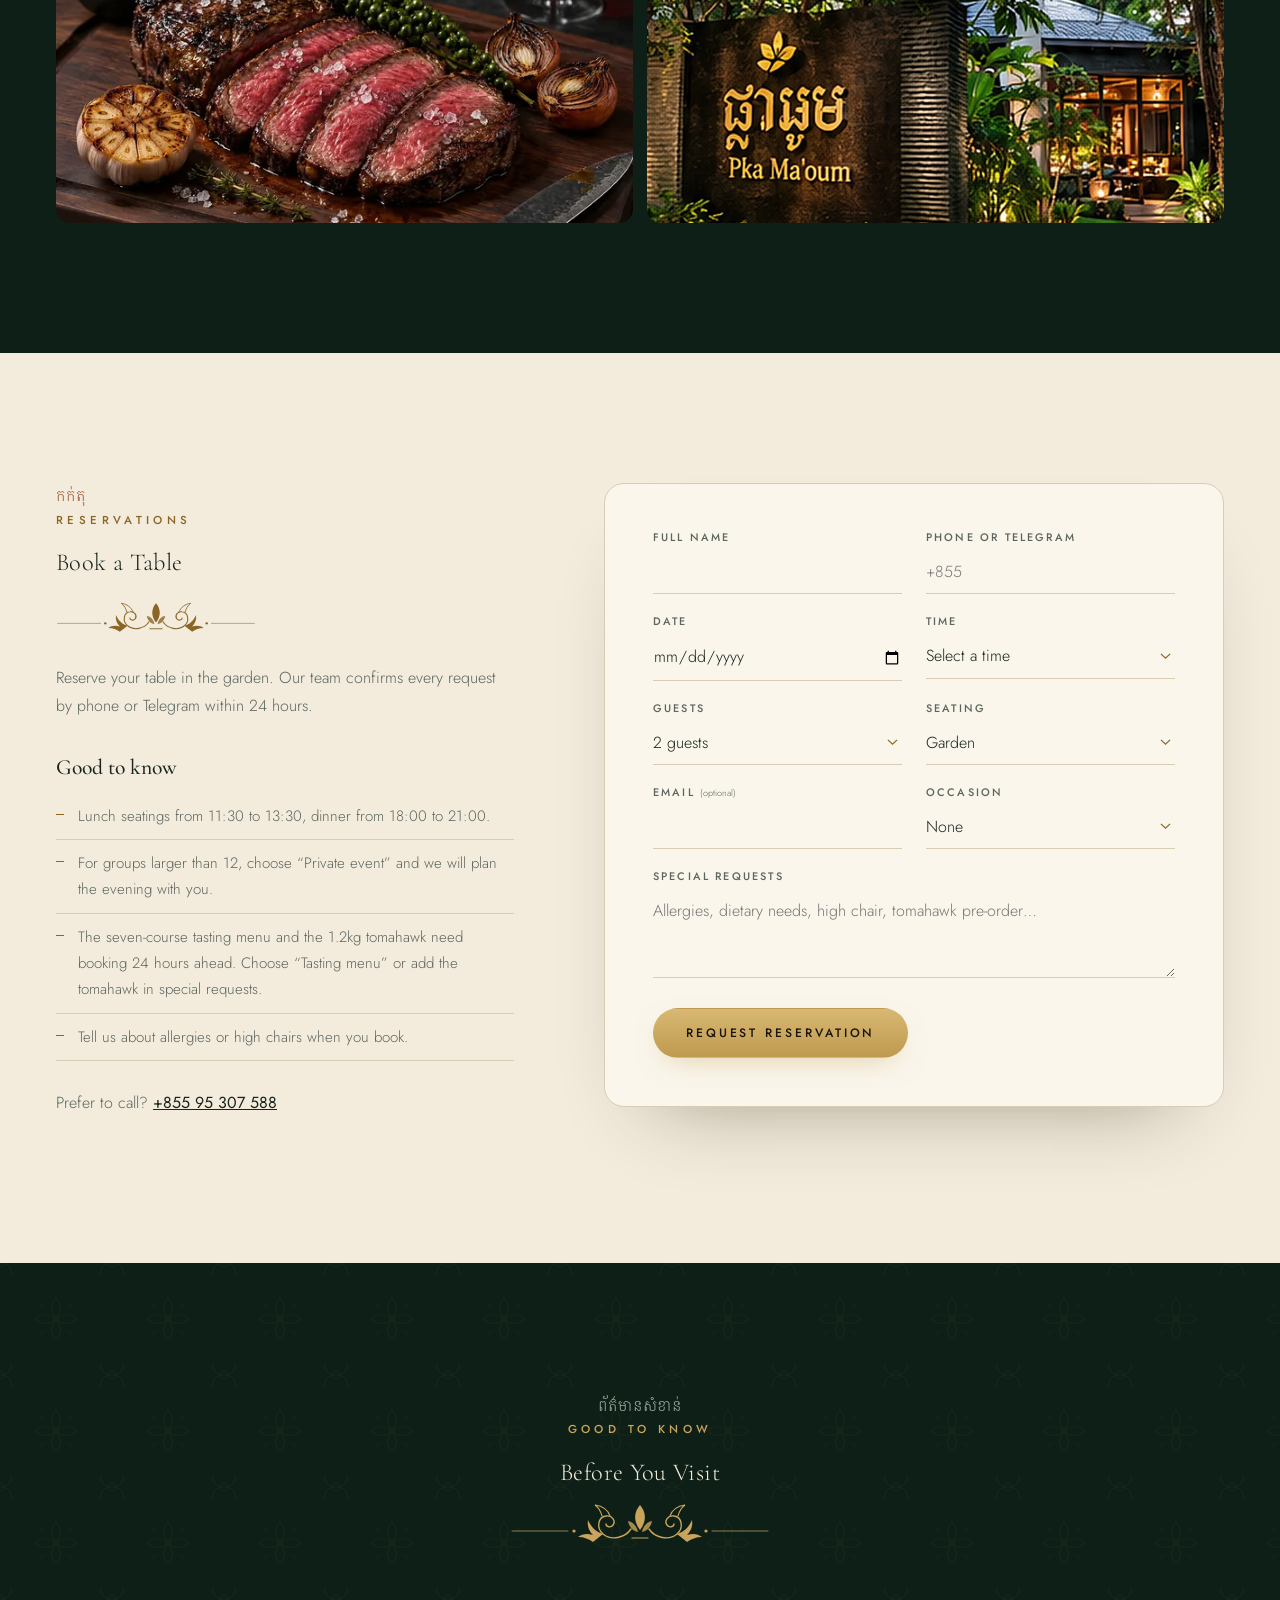
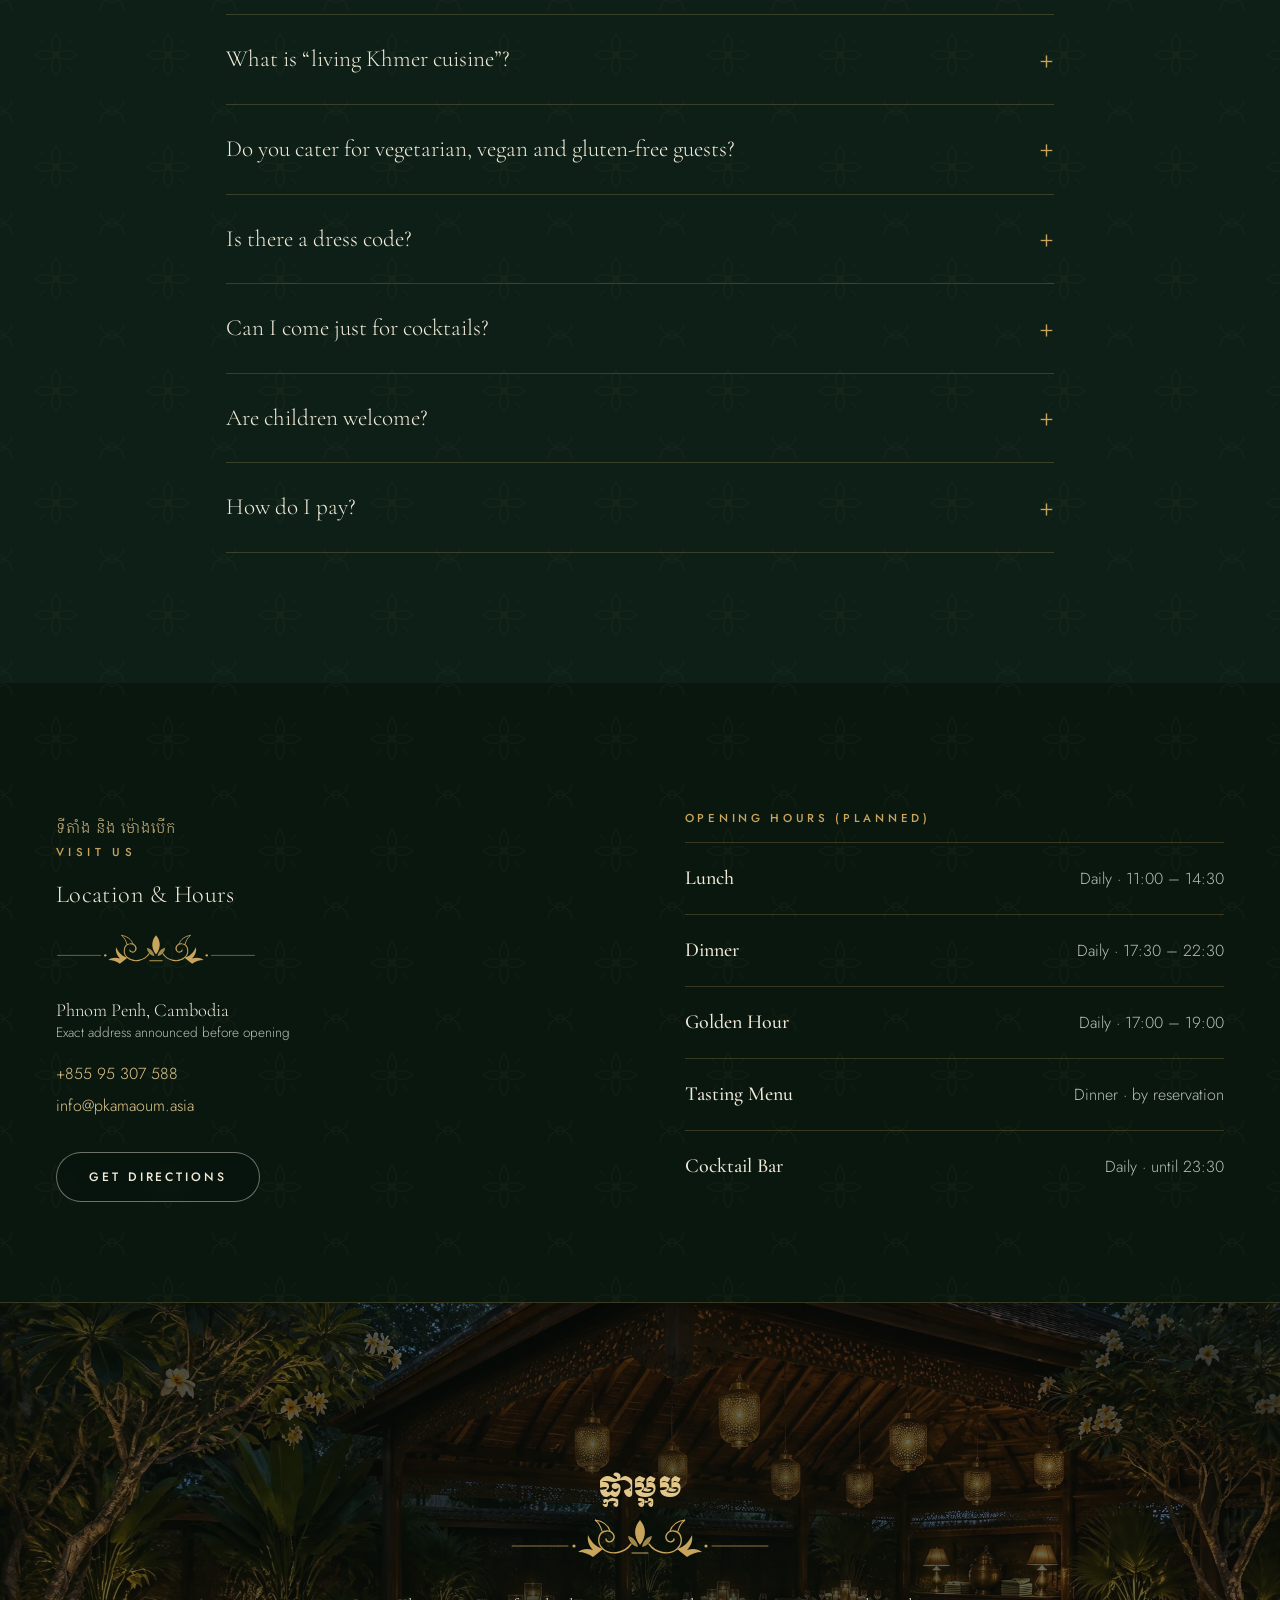
==== commit 0d4cd1e8: "Our Story: new bilingual Khmer and English text Co-Authored-By: Claude Opus 5.5 <noreply@anthropic.c" ====
--- a/website/index.html
+++ b/website/index.html
@@ -96,7 +96,8 @@
     <span class="kbach-mark" aria-hidden="true"></span>
     <p class="eyebrow-kh" lang="km" aria-hidden="true">រឿងរ៉ាវរបស់យើង</p>
       <p class="eyebrow">Our Story</p>
-    <h2 class="statement">Khmer cuisine is a living tradition. We cook it that way: family and royal-court recipes, the best of Cambodia's farms, rivers and coast, an open flame and a bar that pours the flavours of the Kingdom into every glass.</h2>
+    <p class="statement-kh" lang="km">នៅផ្កាម្អម រាល់ចានគឺជារឿងរ៉ាវមួយ៖ រូបមន្តដែលបន្សល់ពីជំនាន់មុន ភ្លើងចង្ក្រានដ៏ក្តៅ និងភេសជ្ជៈដែលពោរពេញដោយរសជាតិនៃព្រះរាជាណាចក្រ។</p>
+    <h2 class="statement">At Pka Ma'oum, every dish tells a story: recipes passed down through generations, an open flame, and drinks filled with the flavours of the Kingdom.</h2>
     <a href="#philosophy" class="link-line">Discover our philosophy</a>
   </div>
 </section>
--- a/website/styles.css
+++ b/website/styles.css
@@ -679,3 +679,5 @@
 .hero-en{font-family:var(--display);font-style:italic;font-weight:400;font-size:clamp(1rem,1.3vw,1.2rem);color:#eae2cf;letter-spacing:.02em;margin:0 0 18px;white-space:nowrap;text-shadow:0 1px 14px rgba(0,0,0,.7)}
 .hero-content .hero-tag{white-space:nowrap}
 @media (max-width:600px){.hero-en{font-size:.98rem}.hero-content .hero-tag{font-size:.58rem;letter-spacing:.12em}}
+/* Our Story bilingual statement (2026-11-19) */
+.statement-kh{font-family:var(--khmer-body);font-size:clamp(1rem,1.3vw,1.15rem);line-height:1.9;color:var(--gold-2);max-width:680px;margin:6px auto 14px}
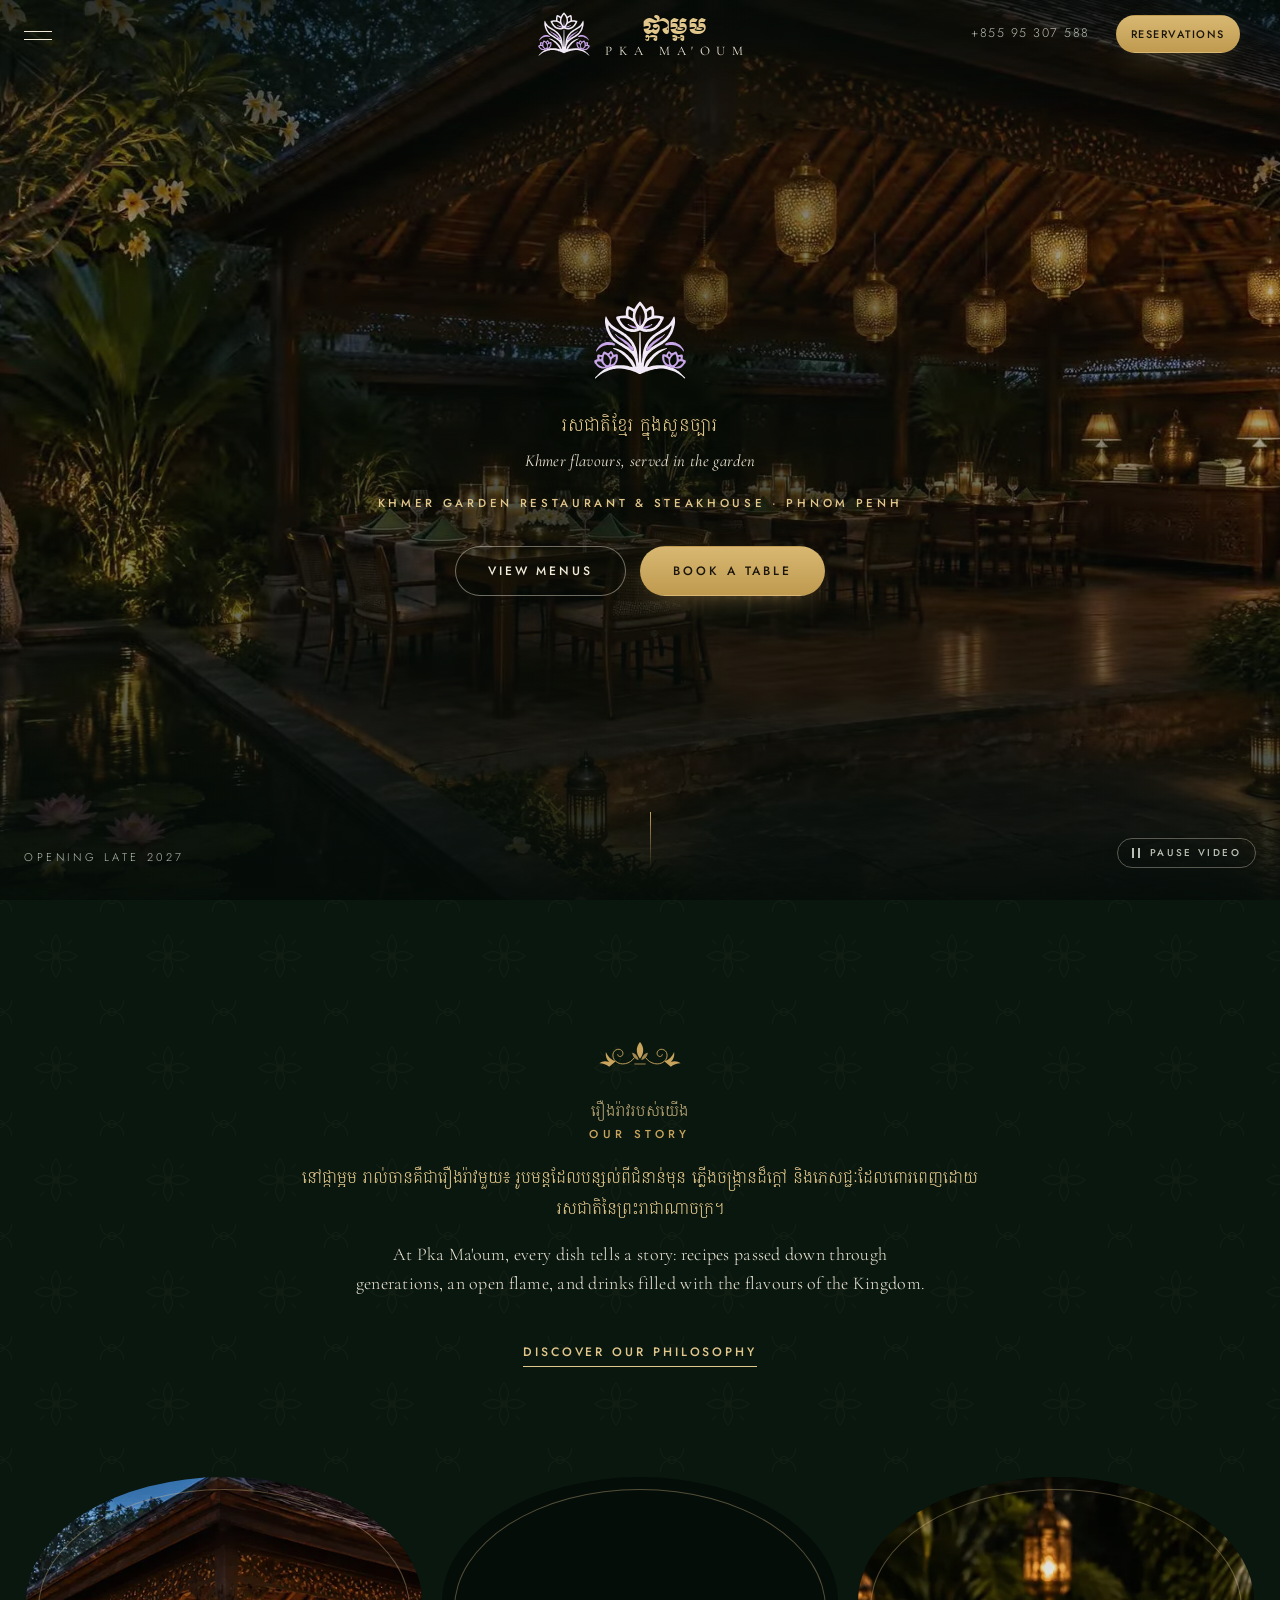
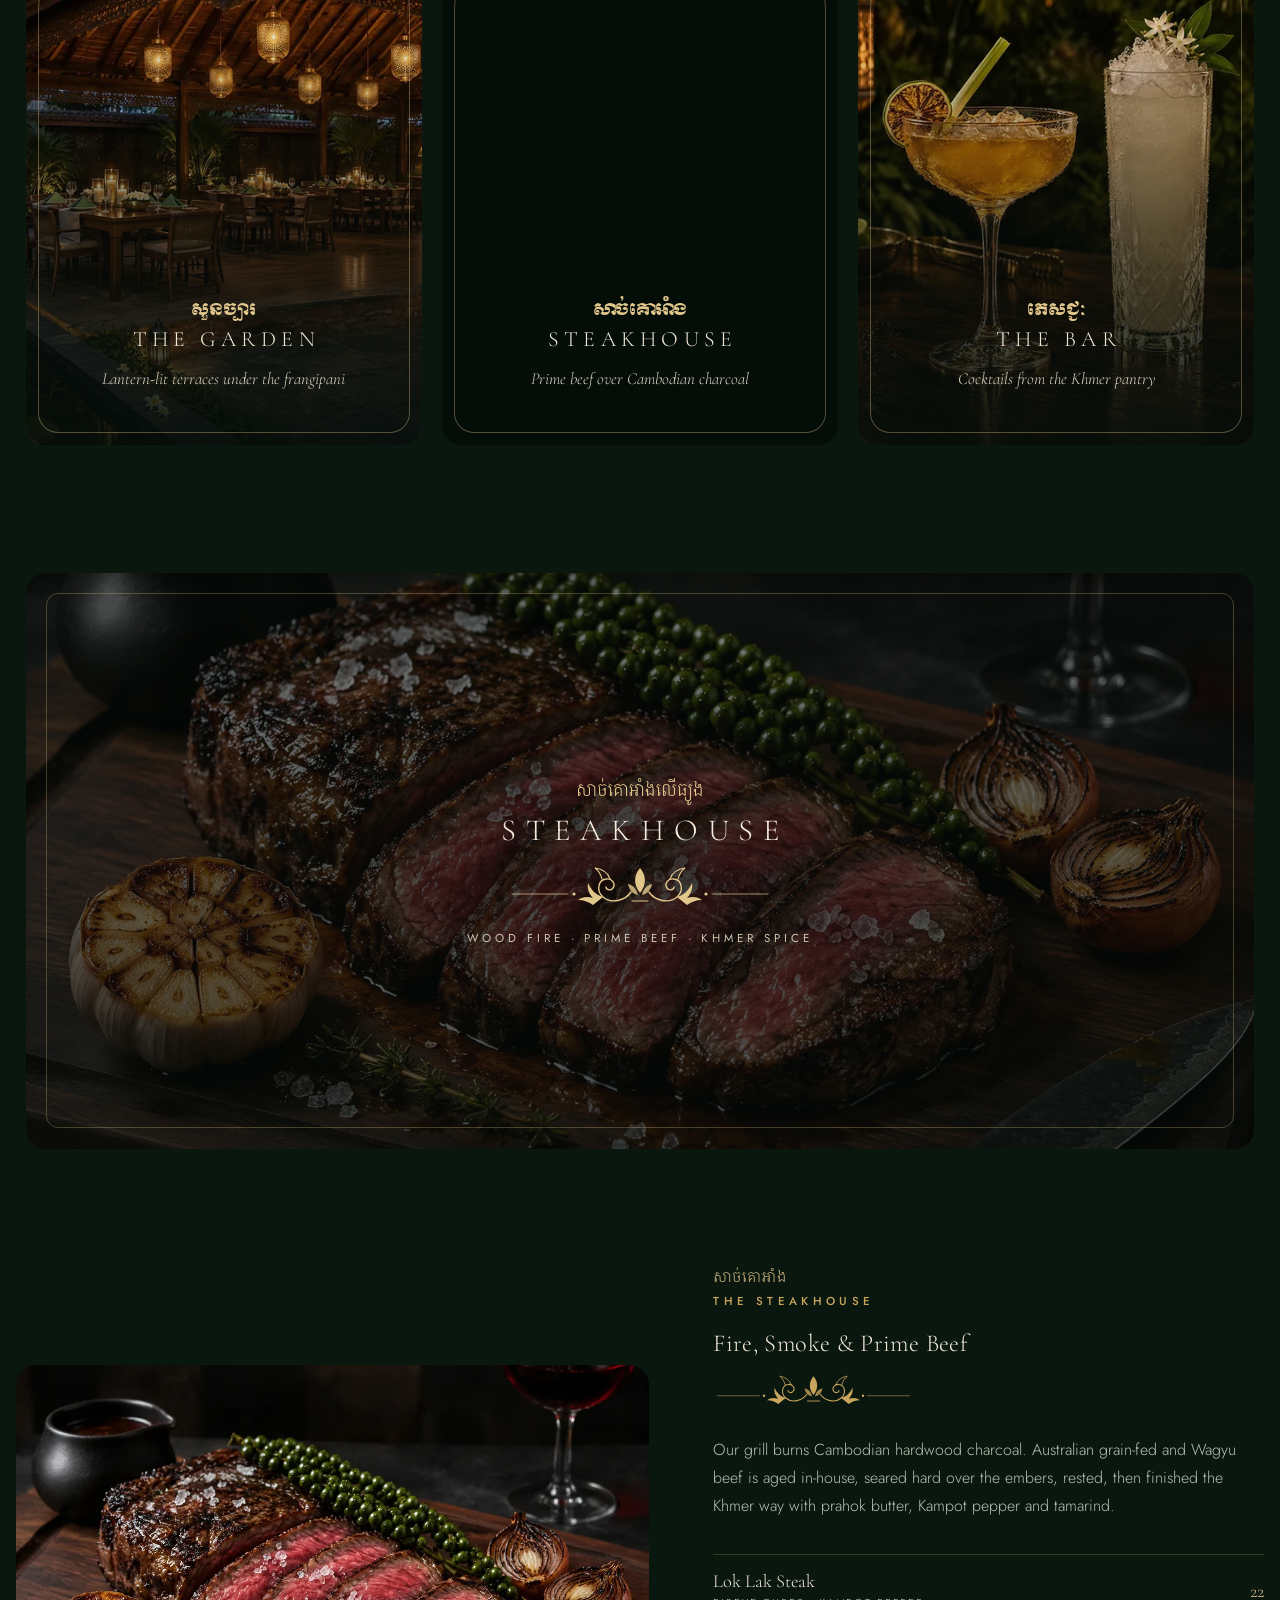
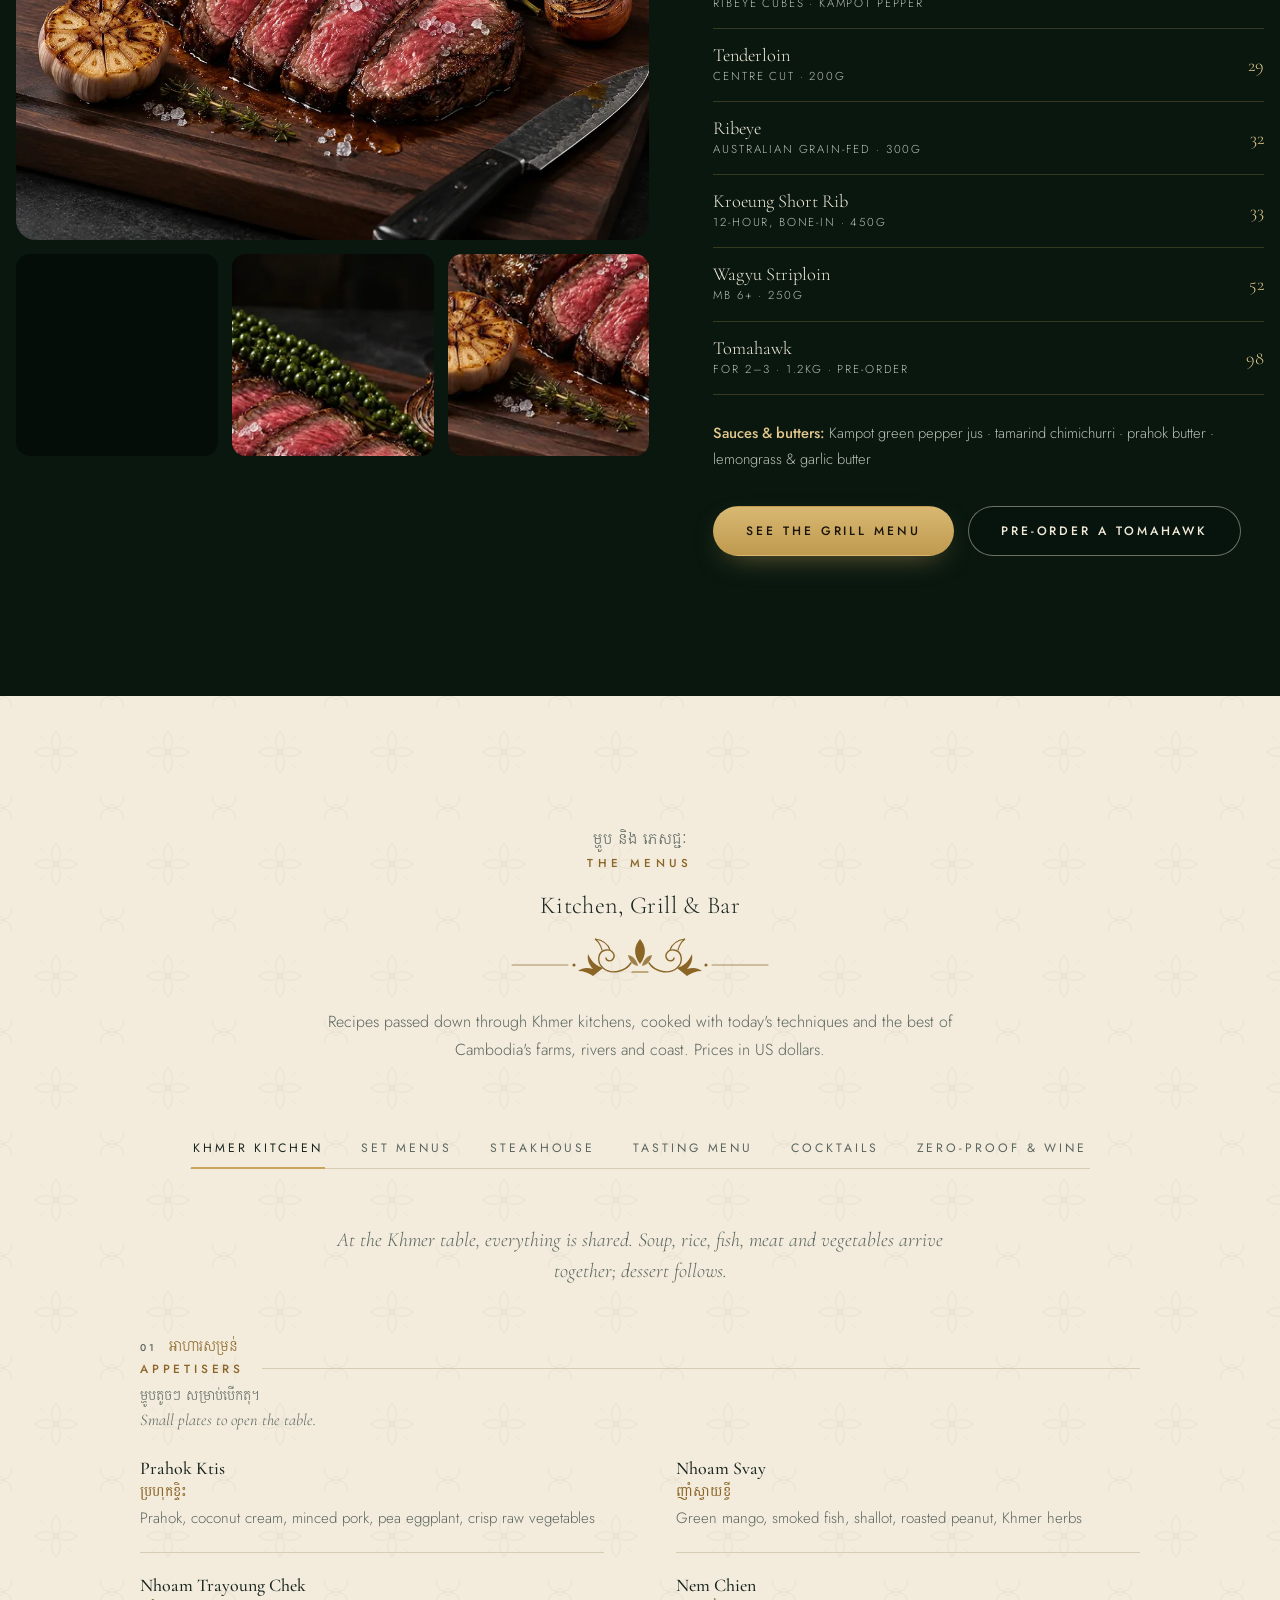
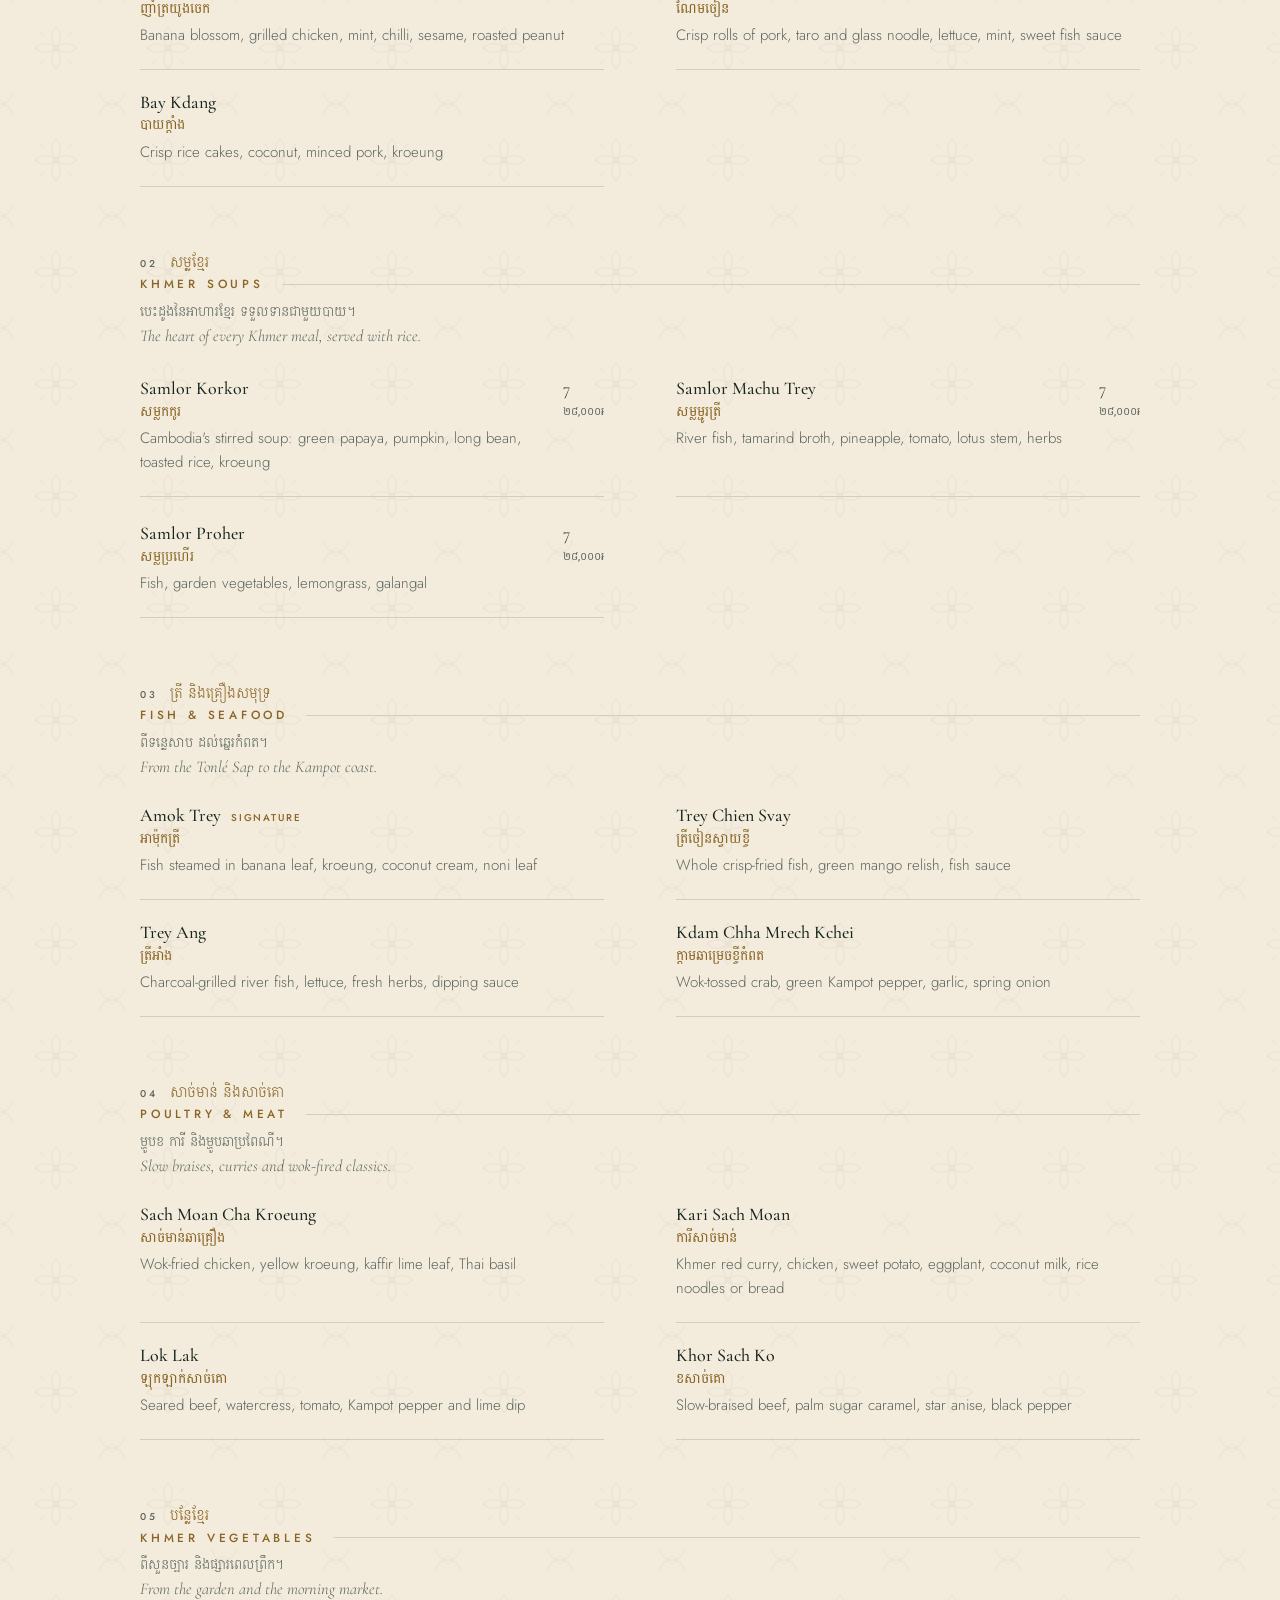
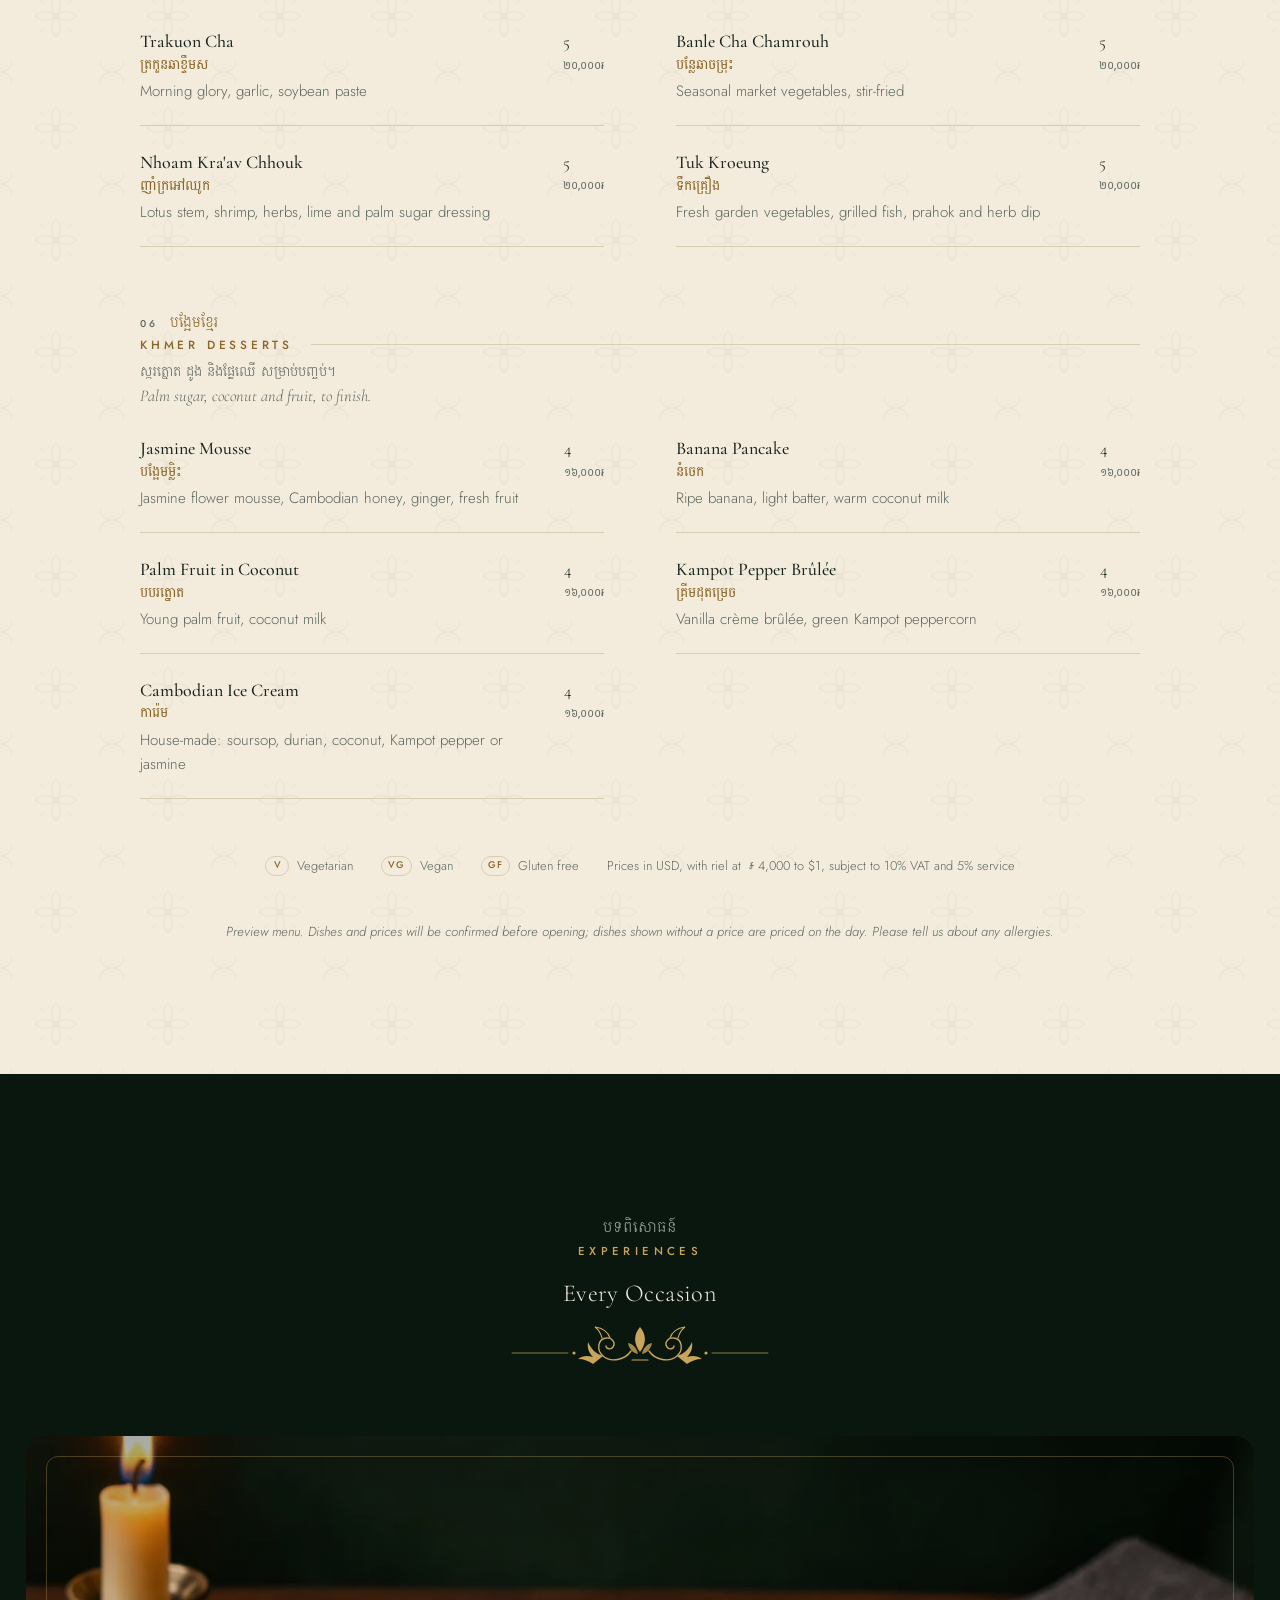
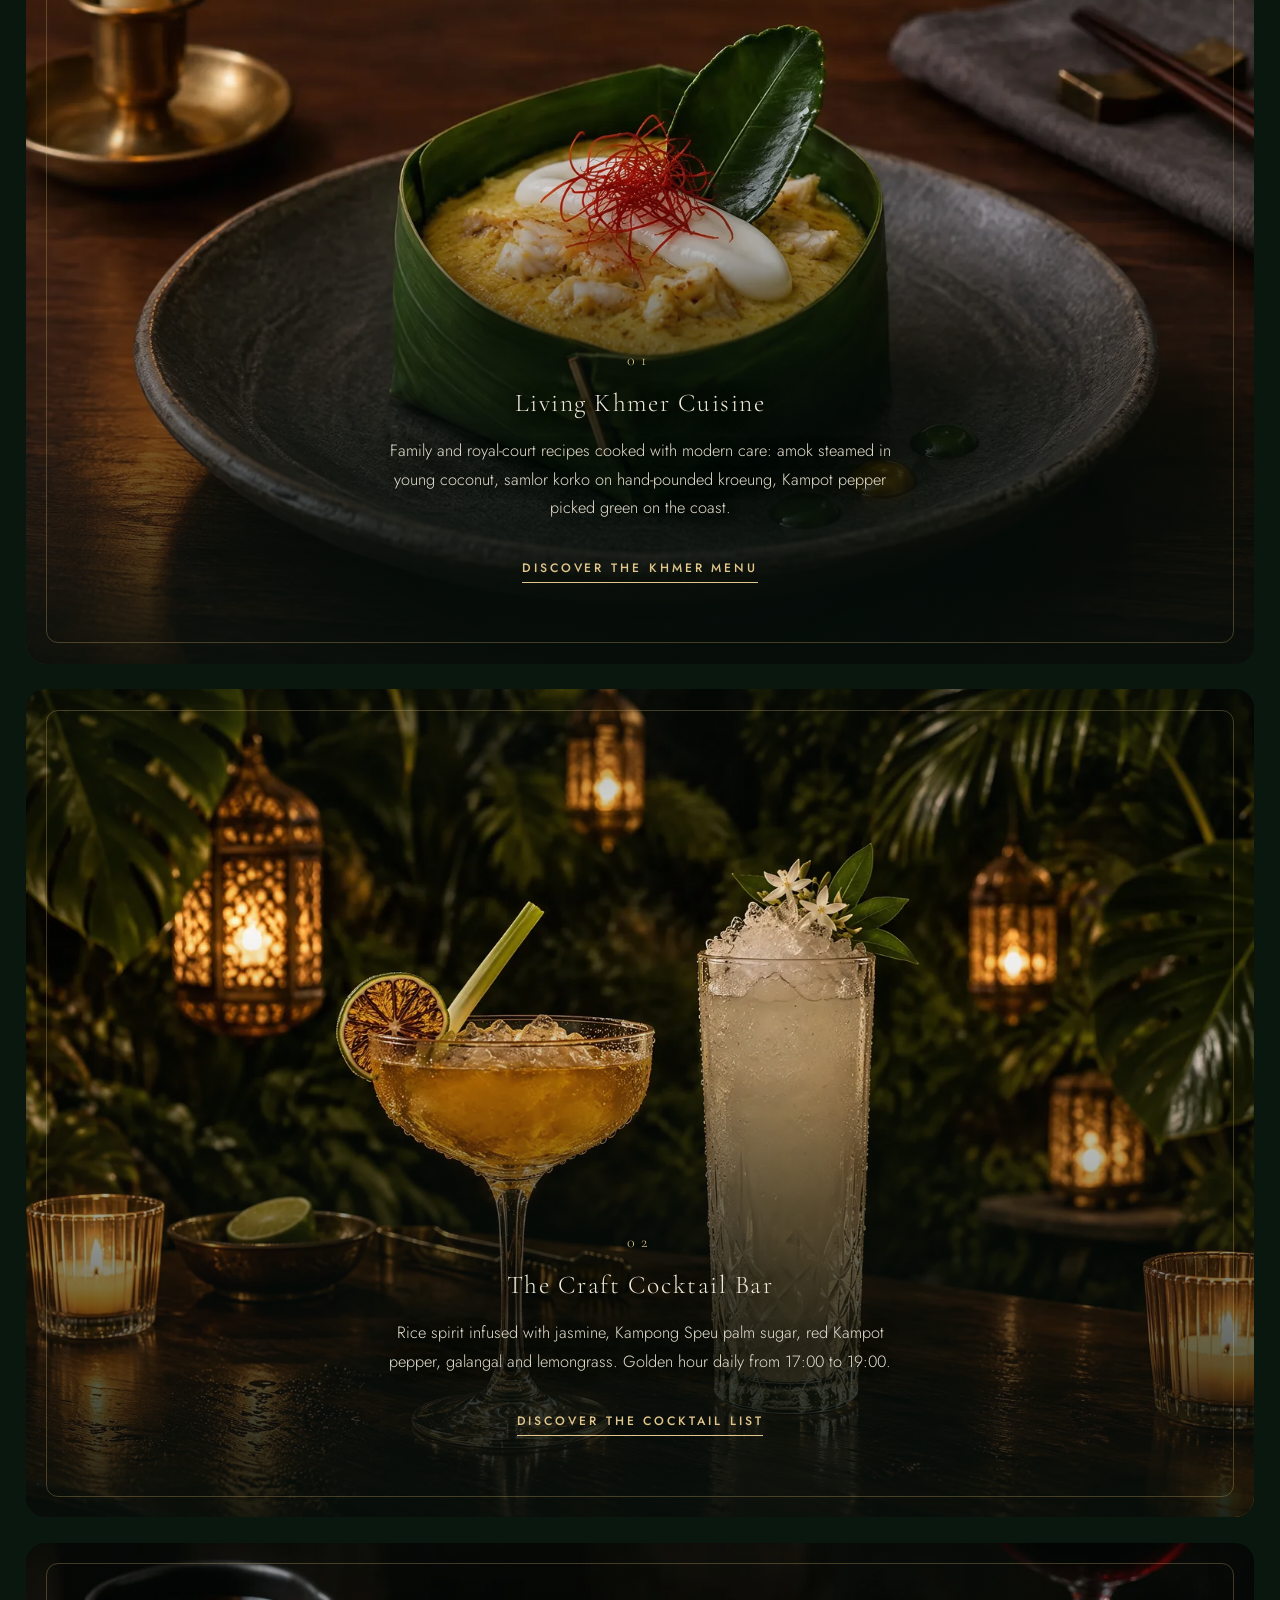
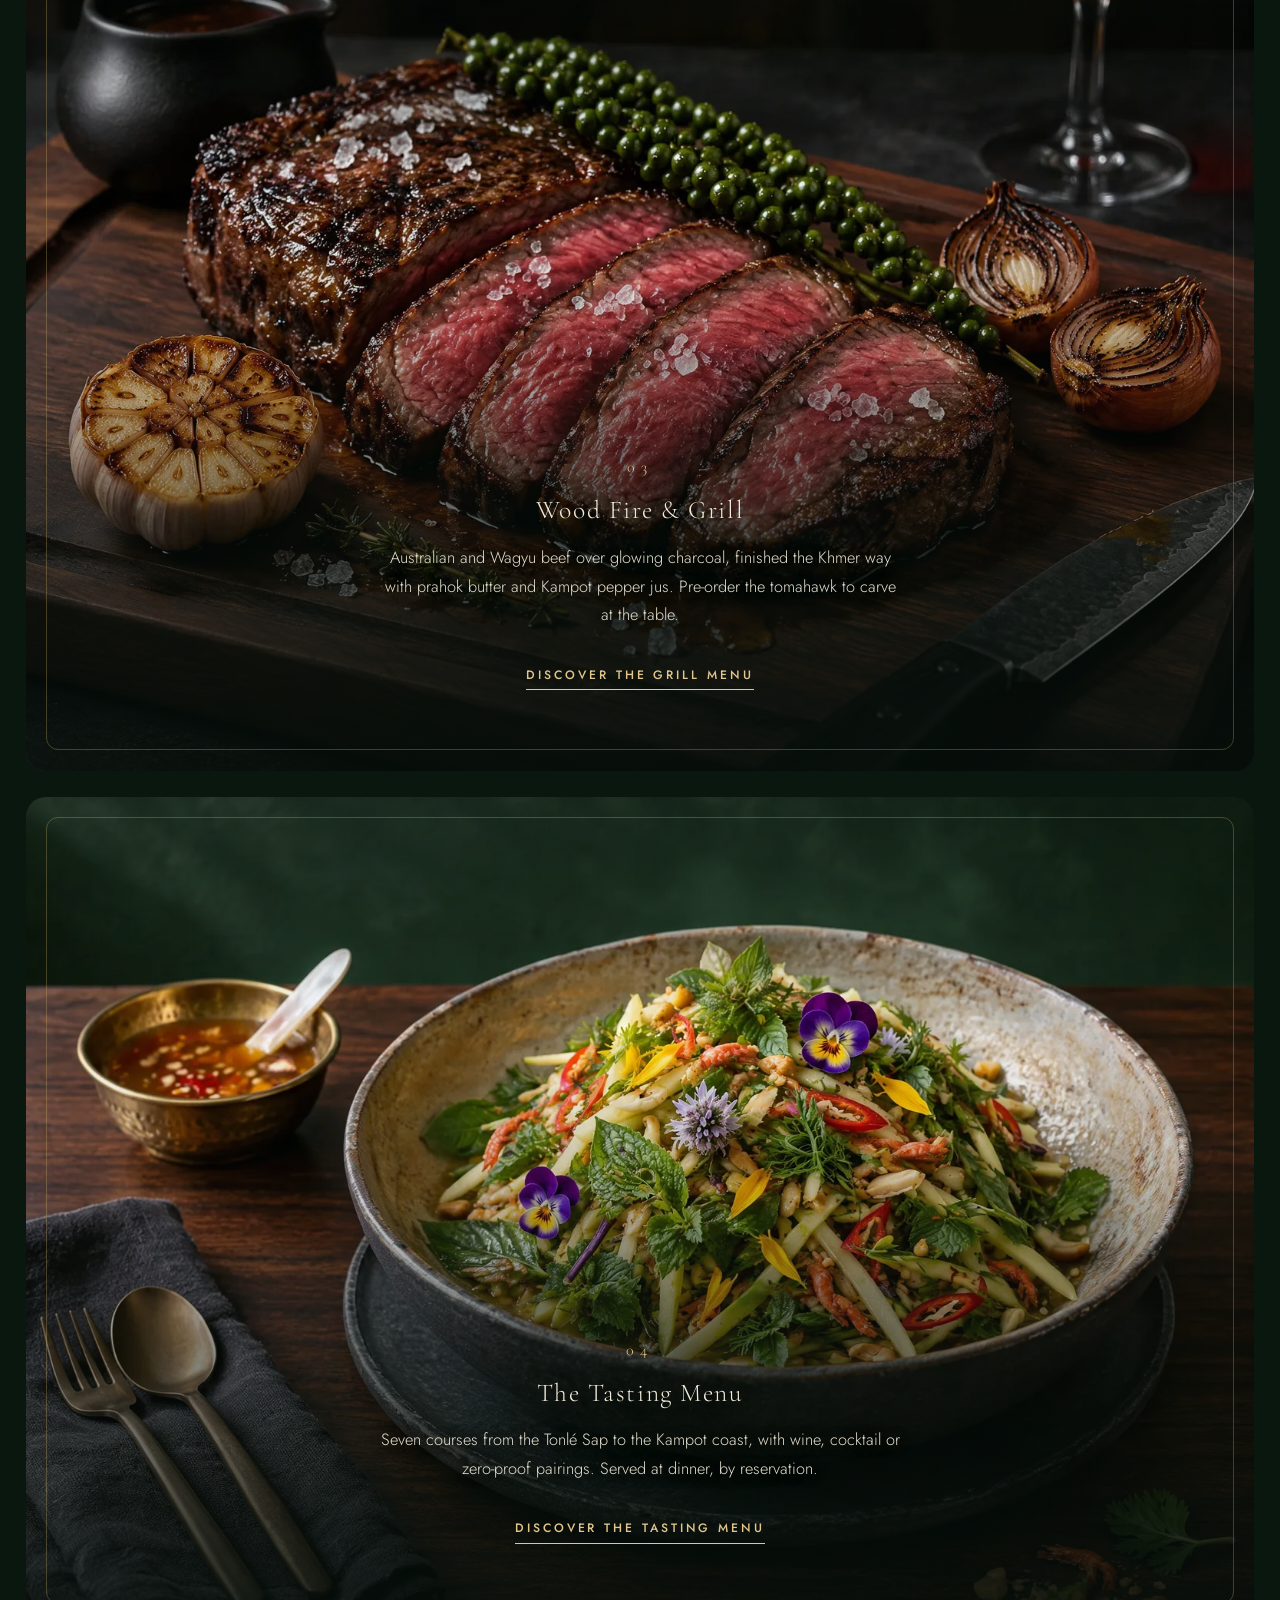
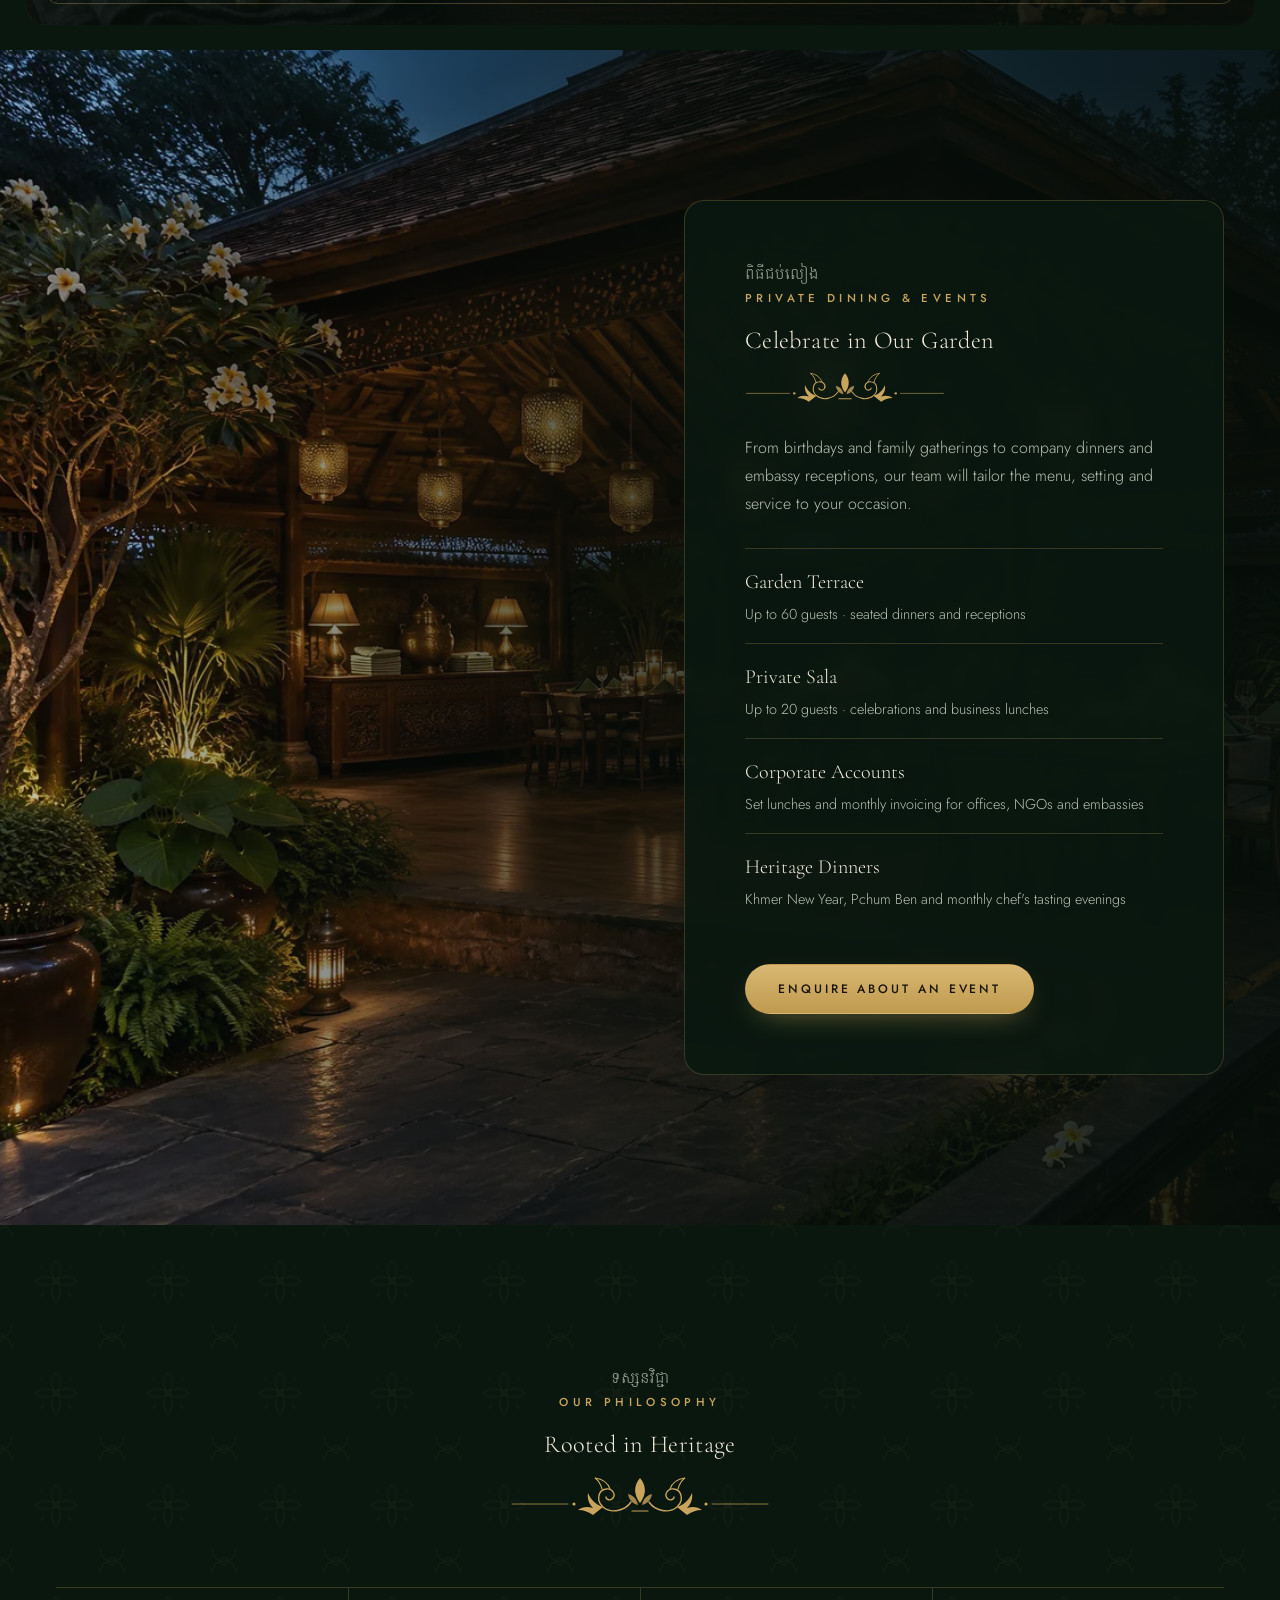
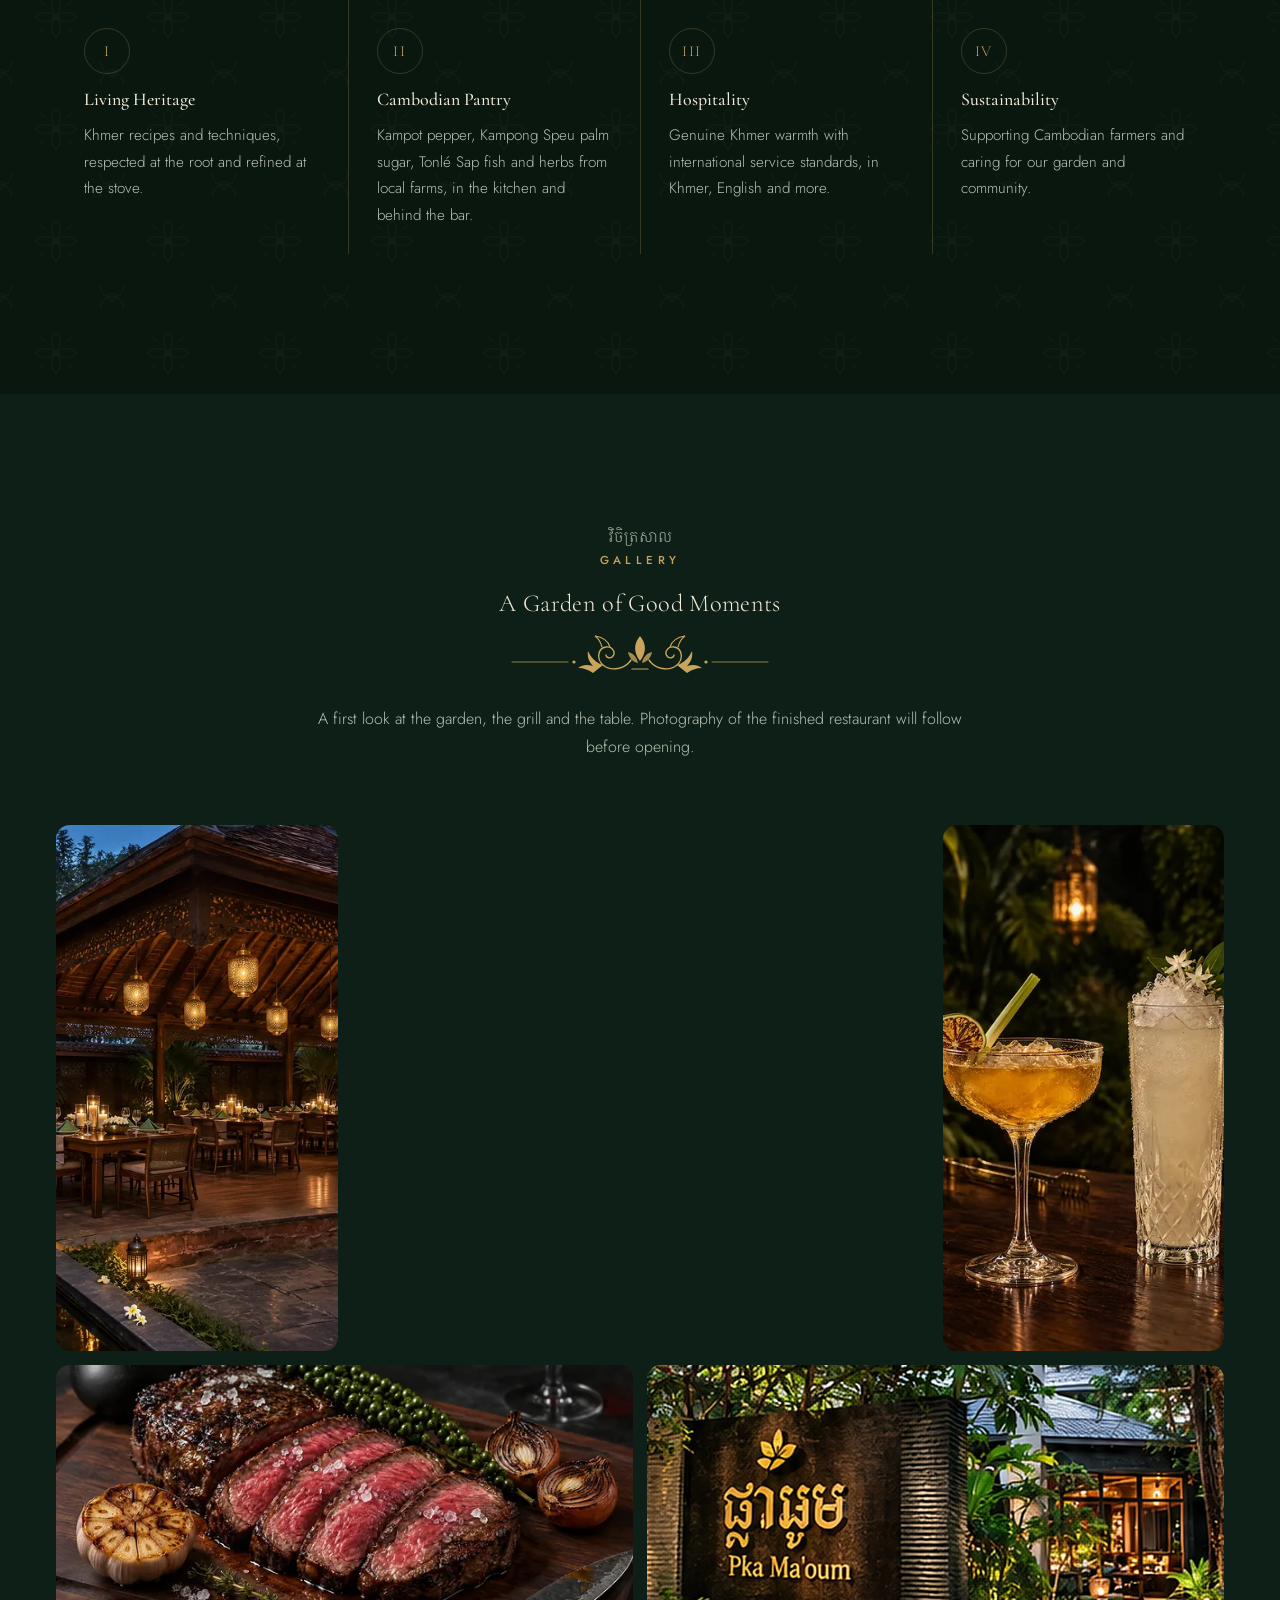
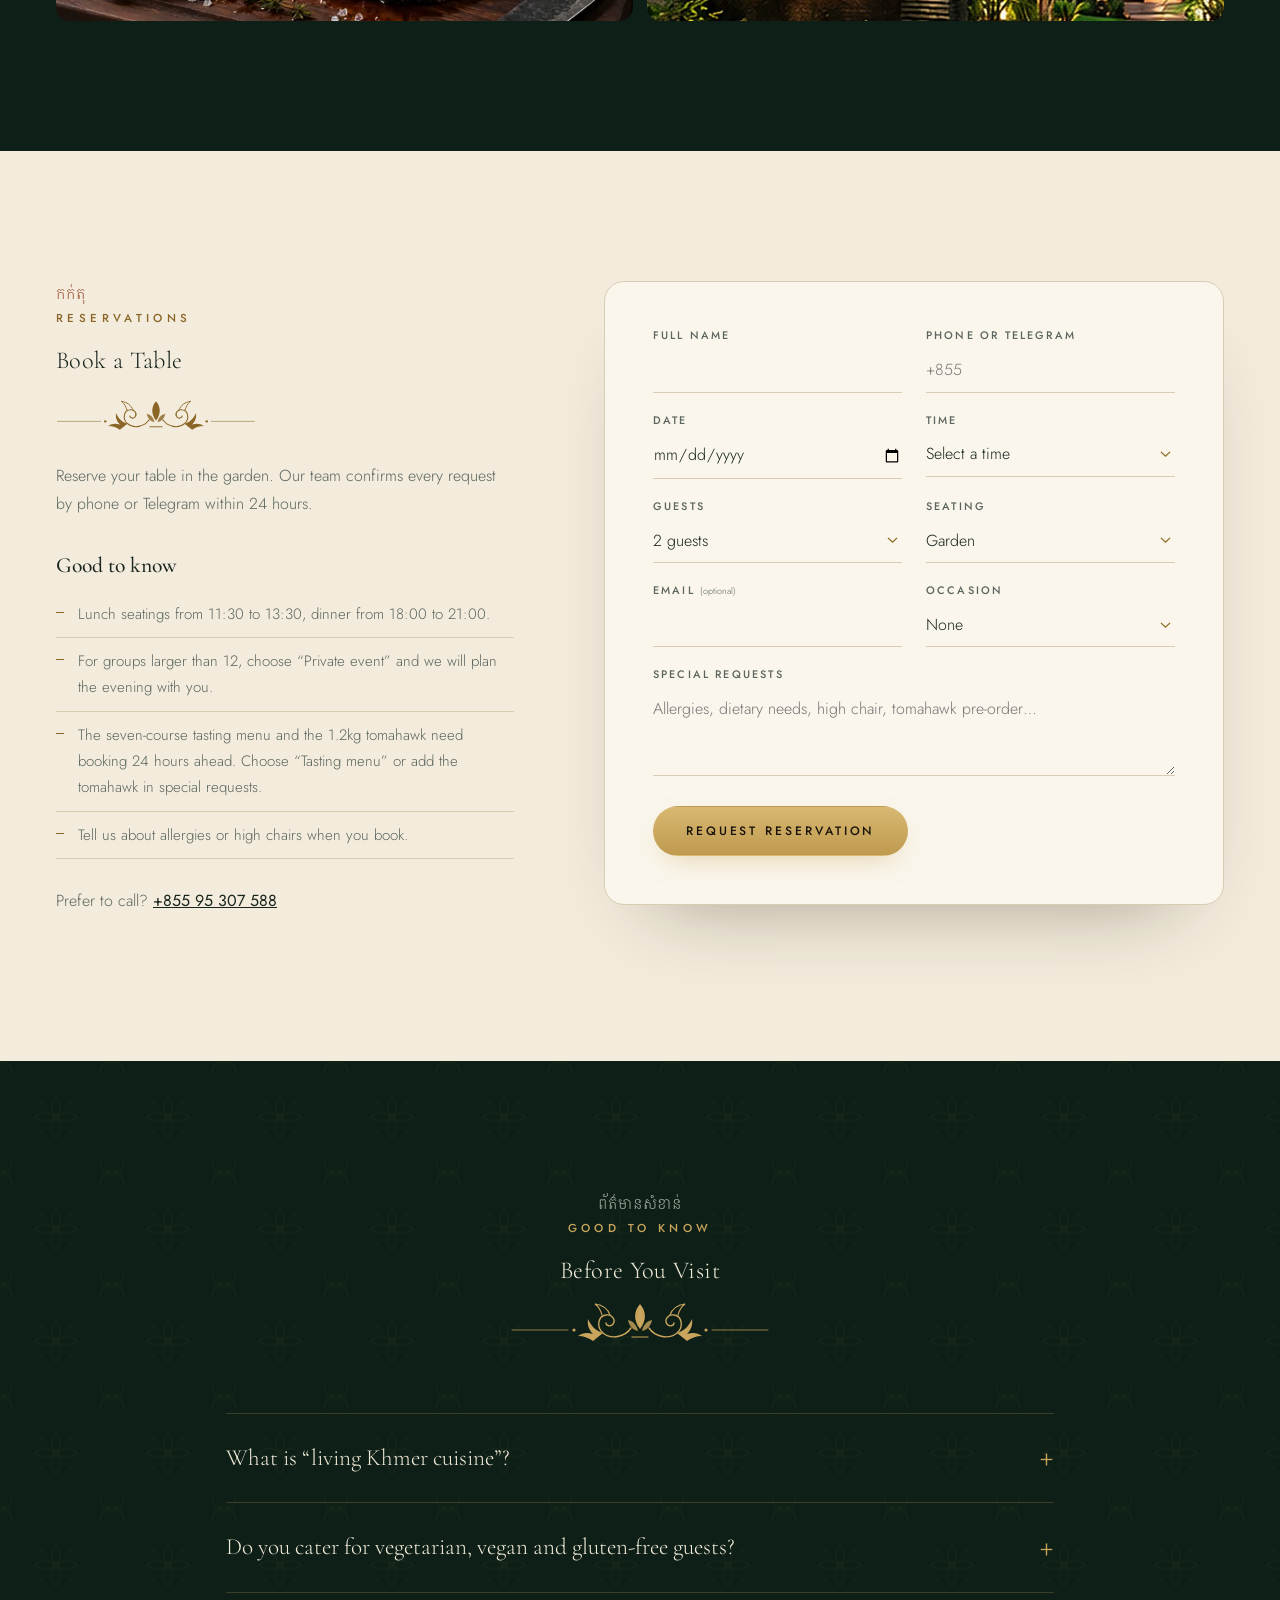
==== commit 1d51bc43: "Show the full Heritage Menu on the website: all Khmer categories, set menus and new steak prices - K" ====
--- a/website/index.html
+++ b/website/index.html
@@ -140,14 +140,14 @@
       <span class="kbach" aria-hidden="true"></span>
       <p class="steak-lede">Our grill burns Cambodian hardwood charcoal. Australian grain-fed and Wagyu beef is aged in-house, seared hard over the embers, rested, then finished the Khmer way with prahok butter, Kampot pepper and tamarind.</p>
       <ul class="cuts">
-        <li><span class="cut-name">Ribeye</span><span class="cut-meta">Australian grain-fed · 300g</span><span class="cut-price">42</span></li>
-        <li><span class="cut-name">Wagyu Striploin</span><span class="cut-meta">MB 6+ · 250g</span><span class="cut-price">68</span></li>
-        <li><span class="cut-name">Tenderloin</span><span class="cut-meta">Centre cut · 200g</span><span class="cut-price">39</span></li>
-        <li><span class="cut-name">Picanha</span><span class="cut-meta">Fat-cap rump · 300g</span><span class="cut-price">36</span></li>
-        <li><span class="cut-name">Kroeung Short Rib</span><span class="cut-meta">12-hour, bone-in · 450g</span><span class="cut-price">44</span></li>
-        <li><span class="cut-name">Tomahawk</span><span class="cut-meta">For 2–3 · 1.2kg · pre-order</span><span class="cut-price">135</span></li>
+        <li><span class="cut-name">Lok Lak Steak</span><span class="cut-meta">Ribeye cubes · Kampot pepper</span><span class="cut-price">22</span></li>
+        <li><span class="cut-name">Tenderloin</span><span class="cut-meta">Centre cut · 200g</span><span class="cut-price">29</span></li>
+        <li><span class="cut-name">Ribeye</span><span class="cut-meta">Australian grain-fed · 300g</span><span class="cut-price">32</span></li>
+        <li><span class="cut-name">Kroeung Short Rib</span><span class="cut-meta">12-hour, bone-in · 450g</span><span class="cut-price">33</span></li>
+        <li><span class="cut-name">Wagyu Striploin</span><span class="cut-meta">MB 6+ · 250g</span><span class="cut-price">52</span></li>
+        <li><span class="cut-name">Tomahawk</span><span class="cut-meta">For 2–3 · 1.2kg · pre-order</span><span class="cut-price">98</span></li>
       </ul>
-      <p class="steak-sauces"><strong>Sauces &amp; butters:</strong> Kampot green pepper jus · tamarind chimichurri · prahok butter · lemongrass &amp; garlic butter · tuk trey chili</p>
+      <p class="steak-sauces"><strong>Sauces &amp; butters:</strong> Kampot green pepper jus · tamarind chimichurri · prahok butter · lemongrass &amp; garlic butter</p>
       <div class="steak-actions">
         <a href="#menus" data-tab="steak" class="btn btn-gold">See the Grill Menu</a>
         <a href="#reserve" class="btn btn-ghost" data-occasion="Tomahawk pre-order">Pre-order a Tomahawk</a>
@@ -168,40 +168,161 @@
     </header>
     <div class="tabs" role="tablist" aria-label="Menu sections">
       <button role="tab" aria-selected="true" aria-controls="tab-khmer" id="t-khmer" data-tab="khmer">Khmer Kitchen</button>
+      <button role="tab" aria-selected="false" aria-controls="tab-sets" id="t-sets" data-tab="sets" tabindex="-1">Set Menus</button>
+      <button role="tab" aria-selected="false" aria-controls="tab-steak" id="t-steak" data-tab="steak" tabindex="-1">Steakhouse</button>
       <button role="tab" aria-selected="false" aria-controls="tab-tasting" id="t-tasting" data-tab="tasting" tabindex="-1">Tasting Menu</button>
-      <button role="tab" aria-selected="false" aria-controls="tab-steak" id="t-steak" data-tab="steak" tabindex="-1">Steakhouse &amp; Grill</button>
-      <button role="tab" aria-selected="false" aria-controls="tab-drinks" id="t-drinks" data-tab="drinks" tabindex="-1">Craft Cocktails</button>
-      <button role="tab" aria-selected="false" aria-controls="tab-cellar" id="t-cellar" data-tab="cellar" tabindex="-1">Zero-Proof &amp; Cellar</button>
+      <button role="tab" aria-selected="false" aria-controls="tab-drinks" id="t-drinks" data-tab="drinks" tabindex="-1">Cocktails</button>
+      <button role="tab" aria-selected="false" aria-controls="tab-cellar" id="t-cellar" data-tab="cellar" tabindex="-1">Zero-Proof &amp; Wine</button>
     </div>
 
     <div class="tab-panel" id="tab-khmer" role="tabpanel" aria-labelledby="t-khmer">
+      <p class="panel-intro">At the Khmer table, everything is shared. Soup, rice, fish, meat and vegetables arrive together; dessert follows.</p>
       <div class="menu-groups">
         <div class="menu-group">
-          <h3 class="group-title">To Begin</h3>
-          <ul class="menu-list">
-            <li><div><h4>Banana Blossom &amp; Pomelo <span lang="km">ញាំត្រយូងចេក</span></h4><p>River prawns, toasted coconut, rau ram, smoked chili and lime</p><p class="tags"><abbr title="Gluten free">GF</abbr></p></div><span class="price">11</span></li>
-            <li><div><h4>Lok Lak Tartare <span lang="km">ឡុកឡាក់</span></h4><p>Hand-cut local beef, Kampot pepper and lime emulsion, cured egg yolk, puffed rice cracker</p></div><span class="price">14</span></li>
-            <li><div><h4>Prahok Ktis, Our Way <span lang="km">ប្រហុកខ្ទិះ</span></h4><p>Slow-cooked pork and fermented fish in coconut cream, heirloom garden crudités</p><p class="tags"><abbr title="Gluten free">GF</abbr></p></div><span class="price">12</span></li>
-            <li><div><h4>Kampot Crab Num Pang</h4><p>Blue swimmer crab, green pepper mayonnaise and pickled papaya in a toasted brioche bun</p></div><span class="price">13</span></li>
-          </ul>
-        </div>
-        <div class="menu-group">
-          <h3 class="group-title">From the Khmer Kitchen</h3>
-          <ul class="menu-list">
-            <li><div><h4>Fish Amok in Young Coconut <span lang="km">អាម៉ុកត្រី</span></h4><p>Mekong river fish steamed in kroeung custard and noni leaves, served in the shell</p><p class="tags"><abbr title="Gluten free">GF</abbr> <em>Signature</em></p></div><span class="price">19</span></li>
-            <li><div><h4>Samlor Korko <span lang="km">សម្លកកូរ</span></h4><p>The royal stirring soup: green kroeung, pumpkin, green papaya, toasted rice, slow-braised pork</p><p class="tags"><abbr title="Gluten free">GF</abbr></p></div><span class="price">16</span></li>
-            <li><div><h4>Palm Sugar Pork Belly <span lang="km">ខសាច់ជ្រូក</span></h4><p>Kampong Speu palm sugar caramel, star anise, duck egg, pickled mustard greens</p></div><span class="price">22</span></li>
-            <li><div><h4>Kampot Pepper Crab <span lang="km">ក្តាមម្រេចកំពត</span></h4><p>Whole blue crab wok-fired with fresh green Kampot peppercorns and holy basil</p><p class="tags"><abbr title="Gluten free">GF</abbr> <abbr title="Spicy">Spicy</abbr></p></div><span class="price">32</span></li>
-            <li><div><h4>Lotus Root &amp; Mushroom Amok</h4><p>Oyster and wood-ear mushrooms, lotus root, coconut kroeung, jasmine rice</p><p class="tags"><abbr title="Vegetarian">V</abbr> <abbr title="Gluten free">GF</abbr></p></div><span class="price">15</span></li>
-            <li><div><h4>Nom Banh Chok <span lang="km">នំបញ្ចុក</span></h4><p>Hand-pressed rice noodles, lemongrass fish curry, banana blossom and garden herbs</p></div><span class="price">12</span></li>
-          </ul>
-        </div>
-        <div class="menu-group">
-          <h3 class="group-title">To Finish</h3>
-          <ul class="menu-list">
-            <li><div><h4>Pumpkin Sankhya <span lang="km">សង់ខ្យាល្ពៅ</span></h4><p>Coconut and palm sugar custard baked in pumpkin, jasmine rice ice cream</p><p class="tags"><abbr title="Vegetarian">V</abbr> <abbr title="Gluten free">GF</abbr></p></div><span class="price">9</span></li>
-            <li><div><h4>Kampot Pepper Crème Brûlée</h4><p>Red Kampot pepper, palm sugar crust, mango</p><p class="tags"><abbr title="Vegetarian">V</abbr></p></div><span class="price">9</span></li>
-            <li><div><h4>Num Ansom Chek <span lang="km">នំអន្សមចេក</span></h4><p>Grilled sticky rice and banana, coconut sorbet, sesame brittle</p><p class="tags"><abbr title="Vegan">VG</abbr></p></div><span class="price">8</span></li>
+          <p class="group-kh" lang="km"><span>01</span>អាហារសម្រន់</p>
+          <h3 class="group-title">Appetisers</h3>
+          <p class="group-intro"><span lang="km">ម្ហូបតូចៗ សម្រាប់បើកតុ។</span>Small plates to open the table.</p>
+          <ul class="menu-list">
+            <li><div><h4>Prahok Ktis <span lang="km">ប្រហុកខ្ទិះ</span></h4><p>Prahok, coconut cream, minced pork, pea eggplant, crisp raw vegetables</p></div></li>
+            <li><div><h4>Nhoam Svay <span lang="km">ញាំស្វាយខ្ចី</span></h4><p>Green mango, smoked fish, shallot, roasted peanut, Khmer herbs</p></div></li>
+            <li><div><h4>Nhoam Trayoung Chek <span lang="km">ញាំត្រយូងចេក</span></h4><p>Banana blossom, grilled chicken, mint, chilli, sesame, roasted peanut</p></div></li>
+            <li><div><h4>Nem Chien <span lang="km">ណែមចៀន</span></h4><p>Crisp rolls of pork, taro and glass noodle, lettuce, mint, sweet fish sauce</p></div></li>
+            <li><div><h4>Bay Kdang <span lang="km">បាយក្ដាំង</span></h4><p>Crisp rice cakes, coconut, minced pork, kroeung</p></div></li>
+          </ul>
+        </div>
+        <div class="menu-group">
+          <p class="group-kh" lang="km"><span>02</span>សម្លខ្មែរ</p>
+          <h3 class="group-title">Khmer Soups</h3>
+          <p class="group-intro"><span lang="km">បេះដូងនៃអាហារខ្មែរ ទទួលទានជាមួយបាយ។</span>The heart of every Khmer meal, served with rice.</p>
+          <ul class="menu-list">
+            <li><div><h4>Samlor Korkor <span lang="km">សម្លកកូរ</span></h4><p>Cambodia&#x27;s stirred soup: green papaya, pumpkin, long bean, toasted rice, kroeung</p></div><span class="price">7<small lang="km">២៨,០០០៛</small></span></li>
+            <li><div><h4>Samlor Machu Trey <span lang="km">សម្លម្ជូរត្រី</span></h4><p>River fish, tamarind broth, pineapple, tomato, lotus stem, herbs</p></div><span class="price">7<small lang="km">២៨,០០០៛</small></span></li>
+            <li><div><h4>Samlor Proher <span lang="km">សម្លប្រហើរ</span></h4><p>Fish, garden vegetables, lemongrass, galangal</p></div><span class="price">7<small lang="km">២៨,០០០៛</small></span></li>
+          </ul>
+        </div>
+        <div class="menu-group">
+          <p class="group-kh" lang="km"><span>03</span>ត្រី និងគ្រឿងសមុទ្រ</p>
+          <h3 class="group-title">Fish &amp; Seafood</h3>
+          <p class="group-intro"><span lang="km">ពីទន្លេសាប ដល់ឆ្នេរកំពត។</span>From the Tonlé Sap to the Kampot coast.</p>
+          <ul class="menu-list">
+            <li><div><h4>Amok Trey <em>Signature</em> <span lang="km">អាម៉ុកត្រី</span></h4><p>Fish steamed in banana leaf, kroeung, coconut cream, noni leaf</p></div></li>
+            <li><div><h4>Trey Chien Svay <span lang="km">ត្រីចៀនស្វាយខ្ចី</span></h4><p>Whole crisp-fried fish, green mango relish, fish sauce</p></div></li>
+            <li><div><h4>Trey Ang <span lang="km">ត្រីអាំង</span></h4><p>Charcoal-grilled river fish, lettuce, fresh herbs, dipping sauce</p></div></li>
+            <li><div><h4>Kdam Chha Mrech Kchei <span lang="km">ក្ដាមឆាម្រេចខ្ចីកំពត</span></h4><p>Wok-tossed crab, green Kampot pepper, garlic, spring onion</p></div></li>
+          </ul>
+        </div>
+        <div class="menu-group">
+          <p class="group-kh" lang="km"><span>04</span>សាច់មាន់ និងសាច់គោ</p>
+          <h3 class="group-title">Poultry &amp; Meat</h3>
+          <p class="group-intro"><span lang="km">ម្ហូបខ ការី និងម្ហូបឆាប្រពៃណី។</span>Slow braises, curries and wok-fired classics.</p>
+          <ul class="menu-list">
+            <li><div><h4>Sach Moan Cha Kroeung <span lang="km">សាច់មាន់ឆាគ្រឿង</span></h4><p>Wok-fried chicken, yellow kroeung, kaffir lime leaf, Thai basil</p></div></li>
+            <li><div><h4>Kari Sach Moan <span lang="km">ការីសាច់មាន់</span></h4><p>Khmer red curry, chicken, sweet potato, eggplant, coconut milk, rice noodles or bread</p></div></li>
+            <li><div><h4>Lok Lak <span lang="km">ឡុកឡាក់សាច់គោ</span></h4><p>Seared beef, watercress, tomato, Kampot pepper and lime dip</p></div></li>
+            <li><div><h4>Khor Sach Ko <span lang="km">ខសាច់គោ</span></h4><p>Slow-braised beef, palm sugar caramel, star anise, black pepper</p></div></li>
+          </ul>
+        </div>
+        <div class="menu-group">
+          <p class="group-kh" lang="km"><span>05</span>បន្លែខ្មែរ</p>
+          <h3 class="group-title">Khmer Vegetables</h3>
+          <p class="group-intro"><span lang="km">ពីសួនច្បារ និងផ្សារពេលព្រឹក។</span>From the garden and the morning market.</p>
+          <ul class="menu-list">
+            <li><div><h4>Trakuon Cha <span lang="km">ត្រកួនឆាខ្ទឹមស</span></h4><p>Morning glory, garlic, soybean paste</p></div><span class="price">5<small lang="km">២០,០០០៛</small></span></li>
+            <li><div><h4>Banle Cha Chamrouh <span lang="km">បន្លែឆាចម្រុះ</span></h4><p>Seasonal market vegetables, stir-fried</p></div><span class="price">5<small lang="km">២០,០០០៛</small></span></li>
+            <li><div><h4>Nhoam Kra&#x27;av Chhouk <span lang="km">ញាំក្រអៅឈូក</span></h4><p>Lotus stem, shrimp, herbs, lime and palm sugar dressing</p></div><span class="price">5<small lang="km">២០,០០០៛</small></span></li>
+            <li><div><h4>Tuk Kroeung <span lang="km">ទឹកគ្រឿង</span></h4><p>Fresh garden vegetables, grilled fish, prahok and herb dip</p></div><span class="price">5<small lang="km">២០,០០០៛</small></span></li>
+          </ul>
+        </div>
+        <div class="menu-group">
+          <p class="group-kh" lang="km"><span>06</span>បង្អែមខ្មែរ</p>
+          <h3 class="group-title">Khmer Desserts</h3>
+          <p class="group-intro"><span lang="km">ស្ករត្នោត ដូង និងផ្លែឈើ សម្រាប់បញ្ចប់។</span>Palm sugar, coconut and fruit, to finish.</p>
+          <ul class="menu-list">
+            <li><div><h4>Jasmine Mousse <span lang="km">បង្អែមម្លិះ</span></h4><p>Jasmine flower mousse, Cambodian honey, ginger, fresh fruit</p></div><span class="price">4<small lang="km">១៦,០០០៛</small></span></li>
+            <li><div><h4>Banana Pancake <span lang="km">នំចេក</span></h4><p>Ripe banana, light batter, warm coconut milk</p></div><span class="price">4<small lang="km">១៦,០០០៛</small></span></li>
+            <li><div><h4>Palm Fruit in Coconut <span lang="km">បបរត្នោត</span></h4><p>Young palm fruit, coconut milk</p></div><span class="price">4<small lang="km">១៦,០០០៛</small></span></li>
+            <li><div><h4>Kampot Pepper Brûlée <span lang="km">គ្រីមដុតម្រេច</span></h4><p>Vanilla crème brûlée, green Kampot peppercorn</p></div><span class="price">4<small lang="km">១៦,០០០៛</small></span></li>
+            <li><div><h4>Cambodian Ice Cream <span lang="km">ការ៉េម</span></h4><p>House-made: soursop, durian, coconut, Kampot pepper or jasmine</p></div><span class="price">4<small lang="km">១៦,០០០៛</small></span></li>
+          </ul>
+        </div>
+      </div>
+    </div>
+
+    <div class="tab-panel" id="tab-sets" role="tabpanel" aria-labelledby="t-sets" hidden>
+      <p class="panel-intro">Three ways to share the Khmer table: a welcome, every dish served together, then something sweet. Priced per person.</p>
+      <div class="set-grid">
+        <article class="set-card">
+          <p class="set-kh" lang="km">ដំណើរស្វែងយល់ម្ហូបខ្មែរ</p>
+          <h3>The Khmer Discovery</h3>
+          <p class="set-tag"><span lang="km">ការភ្លក្សរសជាតិកម្ពុជាជាលើកដំបូង។</span>A first taste of Cambodia.</p>
+          <p class="set-price">20<small>per person · <span lang="km">៨០,០០០៛</span></small></p>
+          <div class="set-course"><p class="set-label"><span lang="km">ស្វាគមន៍</span>To Welcome</p><ul><li>Lemongrass &amp; Ginger Infusion<span lang="km">តែស្លឹកគ្រៃ និងខ្ញី</span></li></ul></div>
+          <div class="set-course"><p class="set-label"><span lang="km">ញ៉ាំរួមគ្នាលើតុ</span>Shared at the Table</p><ul><li>Nem Chien<span lang="km">ណែមចៀន</span></li><li>Nhoam Svay<span lang="km">ញាំស្វាយខ្ចី</span></li><li>Samlor Korkor<span lang="km">សម្លកកូរ</span></li><li>Amok Trey or Lok Lak<span lang="km">អាម៉ុកត្រី ឬ ឡុកឡាក់សាច់គោ</span></li><li>Trakuon Cha<span lang="km">ត្រកួនឆាខ្ទឹមស</span></li><li>Jasmine Rice<span lang="km">បាយផ្កាម្លិះកម្ពុជា</span></li></ul></div>
+          <div class="set-course"><p class="set-label"><span lang="km">បញ្ចប់</span>To Finish</p><ul><li>Seasonal Fruit<span lang="km">ផ្លែឈើតាមរដូវ</span></li></ul></div>
+          <a href="#reserve" class="btn btn-dark" data-occasion="The Khmer Discovery set menu">Book this Set</a>
+        </article>
+        <article class="set-card">
+          <p class="set-kh" lang="km">បេតិកភណ្ឌខ្មែរ</p>
+          <h3>The Khmer Heritage</h3>
+          <p class="set-tag"><span lang="km">តុអាហារខ្មែរប្រពៃណីពេញលេញ សម្រាប់ញ៉ាំរួមគ្នា។</span>The traditional Khmer table, complete and shared.</p>
+          <p class="set-price">32<small>per person · <span lang="km">១២៨,០០០៛</span></small></p>
+          <div class="set-course"><p class="set-label"><span lang="km">ស្វាគមន៍</span>To Welcome</p><ul><li>Lemongrass &amp; Ginger Infusion<span lang="km">តែស្លឹកគ្រៃ និងខ្ញី</span></li></ul></div>
+          <div class="set-course"><p class="set-label"><span lang="km">ញ៉ាំរួមគ្នាលើតុ</span>Shared at the Table</p><ul><li>Prahok Ktis<span lang="km">ប្រហុកខ្ទិះ ជាមួយបន្លែស្រស់</span></li><li>Nhoam Svay<span lang="km">ញាំស្វាយខ្ចី</span></li><li>Samlor Machu Trey<span lang="km">សម្លម្ជូរត្រី</span></li><li>Amok Trey<span lang="km">អាម៉ុកត្រី</span></li><li>Lok Lak<span lang="km">ឡុកឡាក់សាច់គោ</span></li><li>Banle Cha Chamrouh<span lang="km">បន្លែឆាចម្រុះតាមរដូវ</span></li><li>Jasmine Rice<span lang="km">បាយផ្កាម្លិះកម្ពុជា</span></li></ul></div>
+          <div class="set-course"><p class="set-label"><span lang="km">បញ្ចប់</span>To Finish</p><ul><li>Num Ansom Chek or Seasonal Dessert<span lang="km">នំអន្សមចេក ឬ បង្អែមតាមរដូវ</span></li><li>Khmer Herbal Tea<span lang="km">តែឱសថខ្មែរ</span></li></ul></div>
+          <a href="#reserve" class="btn btn-dark" data-occasion="The Khmer Heritage set menu">Book this Set</a>
+        </article>
+        <article class="set-card">
+          <p class="set-kh" lang="km">តុរាជវាំងខ្មែរ</p>
+          <h3>The Royal Khmer Table</h3>
+          <p class="set-tag"><span lang="km">បំផុសគំនិតពីផ្ទះបាយរាជវាំង ជាមួយការបម្រើដ៏ថ្លៃថ្នូរ។</span>Inspired by the royal kitchen, with refined table service.</p>
+          <p class="set-price">48<small>per person · <span lang="km">១៩២,០០០៛</span></small></p>
+          <div class="set-course"><p class="set-label"><span lang="km">ស្វាគមន៍</span>To Welcome</p><ul><li>Tamarind &amp; Palm Sugar Cooler<span lang="km">ភេសជ្ជៈអម្ពិល និងស្ករត្នោត</span></li></ul></div>
+          <div class="set-course"><p class="set-label"><span lang="km">ញ៉ាំរួមគ្នាលើតុ</span>Shared at the Table</p><ul><li>Bay Kdang<span lang="km">បាយក្ដាំង</span></li><li>Prahok Ktis<span lang="km">ប្រហុកខ្ទិះ ជាមួយបន្លែពីសួន</span></li><li>Nhoam Kra&#x27;av Chhouk<span lang="km">ញាំក្រអៅឈូក</span></li><li>Samlor Proher<span lang="km">សម្លប្រហើរ</span></li><li>Amok Trey<span lang="km">អាម៉ុកត្រីក្នុងស្លឹកចេក</span></li><li>Kdam Chha Mrech Kchei<span lang="km">ក្ដាមឆាម្រេចខ្ចីកំពត</span></li><li>Wagyu Lok Lak<span lang="km">ឡុកឡាក់សាច់គោវ៉ាហ្គីយូ ពីចង្ក្រានធ្យូង</span></li><li>Tuk Kroeung<span lang="km">ទឹកគ្រឿង</span></li><li>Jasmine Rice<span lang="km">បាយផ្កាម្លិះកម្ពុជា</span></li></ul></div>
+          <div class="set-course"><p class="set-label"><span lang="km">បញ្ចប់</span>To Finish</p><ul><li>Sankhya Lapov &amp; Seasonal Fruit<span lang="km">សង់ខ្យាល្ពៅ និងផ្លែឈើតាមរដូវ</span></li><li>Khmer Herbal Tea<span lang="km">តែឱសថខ្មែរ</span></li></ul></div>
+          <a href="#reserve" class="btn btn-dark" data-occasion="The Royal Khmer Table set menu">Book this Set</a>
+        </article>
+      </div>
+    </div>
+
+    <div class="tab-panel" id="tab-steak" role="tabpanel" aria-labelledby="t-steak" hidden>
+      <p class="panel-intro">Prime Australian and Wagyu beef, grilled over Khmer charcoal and finished with kroeung, Kampot pepper and palm sugar.</p>
+      <div class="menu-groups">
+        <div class="menu-group">
+          <p class="group-kh" lang="km">អាំងលើធ្យូង</p>
+          <h3 class="group-title">Over Charcoal</h3>
+          <ul class="menu-list">
+            <li><div><h4>Lok Lak Steak <span lang="km">ឡុកឡាក់សាច់គោរីប៊ាយ</span></h4><p>Ribeye cubes, fried egg, tomato, greens, Kampot pepper and lime dip</p></div><span class="price">22<small lang="km">៨៨,០០០៛</small></span></li>
+            <li><div><h4>Beef Tenderloin <em>200g</em> <span lang="km">សាច់ទន់គោ</span></h4><p>Prahok butter, palm sugar shallots, Kampot pepper sauce</p></div><span class="price">29<small lang="km">១១៦,០០០៛</small></span></li>
+            <li><div><h4>Australian Ribeye <em>300g</em> <span lang="km">សាច់គោរីប៊ាយអូស្ត្រាលី</span></h4><p>150-day grain-fed, Kampot pepper jus or tamarind chimichurri</p></div><span class="price">32<small lang="km">១២៨,០០០៛</small></span></li>
+            <li><div><h4>Kroeung Short Rib <em>450g</em> <span lang="km">ឆ្អឹងជំនីគោប្រឡាក់គ្រឿង</span></h4><p>Lemongrass kroeung, smoked 12 hours, charcoal glaze</p></div><span class="price">33<small lang="km">១៣២,០០០៛</small></span></li>
+            <li><div><h4>Wagyu Striploin <em>250g</em> <span lang="km">សាច់គោវ៉ាហ្គីយូ ស្ទ្រីបឡូញ</span></h4><p>MB 6+, lemongrass and garlic butter, charred spring onion</p></div><span class="price">52<small lang="km">២០៨,០០០៛</small></span></li>
+          </ul>
+        </div>
+        <div class="menu-group">
+          <p class="group-kh" lang="km">សម្រាប់ញ៉ាំរួមគ្នា</p>
+          <h3 class="group-title">To Share</h3>
+          <ul class="menu-list">
+            <li><div><h4>Steak for Two <em>chef&#x27;s selection</em> <span lang="km">សាច់គោអាំងសម្រាប់ពីរនាក់</span></h4><p>Ribeye and tenderloin, kroeung potatoes, morning glory, all sauces</p></div><span class="price">72<small lang="km">២៨៨,០០០៛</small></span></li>
+            <li><div><h4>Tomahawk <em>1.2kg</em> <span lang="km">សាច់គោតូម៉ាហក</span></h4><p>For 2–3 guests, carved at the table, three Khmer sauces. Pre-order 24 hours ahead</p></div><span class="price">98<small lang="km">៣៩២,០០០៛</small></span></li>
+          </ul>
+        </div>
+        <div class="menu-group">
+          <p class="group-kh" lang="km">ទឹកជ្រលក់ និងប៊ឺ</p>
+          <h3 class="group-title">Sauces &amp; Butters</h3>
+          <ul class="menu-list">
+            <li><div><h4>Kampot Green Pepper Jus <span lang="km">ទឹកជ្រលក់ម្រេចខ្ចីកំពត</span></h4></div><span class="price">1<small lang="km">៤,០០០៛</small></span></li>
+            <li><div><h4>Tamarind Chimichurri <span lang="km">ឈីមីឈូរីអម្ពិល</span></h4></div><span class="price">1<small lang="km">៤,០០០៛</small></span></li>
+            <li><div><h4>Prahok Butter <span lang="km">ប៊ឺប្រហុក</span></h4></div><span class="price">1<small lang="km">៤,០០០៛</small></span></li>
+            <li><div><h4>Lemongrass &amp; Garlic Butter <span lang="km">ប៊ឺស្លឹកគ្រៃ និងខ្ទឹមស</span></h4></div><span class="price">1<small lang="km">៤,០០០៛</small></span></li>
+          </ul>
+        </div>
+        <div class="menu-group">
+          <p class="group-kh" lang="km">ម្ហូបអម</p>
+          <h3 class="group-title">Sides to Share</h3>
+          <ul class="menu-list">
+            <li><div><h4>Jasmine or Red Rice <span lang="km">បាយផ្កាម្លិះ ឬបាយអង្ករក្រហម</span></h4></div><span class="price">1<small lang="km">៤,០០០៛</small></span></li>
+            <li><div><h4>Morning Glory, Garlic &amp; Chilli <span lang="km">ត្រកួនឆាខ្ទឹមស និងម្ទេស</span></h4></div><span class="price">2.50<small lang="km">១០,០០០៛</small></span></li>
+            <li><div><h4>Kroeung Roasted Potatoes <span lang="km">ដំឡូងបារាំងដុតគ្រឿង</span></h4></div><span class="price">2.50<small lang="km">១០,០០០៛</small></span></li>
           </ul>
         </div>
       </div>
@@ -234,42 +355,6 @@
       </div>
     </div>
 
-    <div class="tab-panel" id="tab-steak" role="tabpanel" aria-labelledby="t-steak" hidden>
-      <div class="menu-groups">
-        <div class="menu-group">
-          <h3 class="group-title">Over Charcoal</h3>
-          <ul class="menu-list">
-            <li><div><h4>Australian Ribeye 300g</h4><p>Grain-fed, 150 days, Kampot pepper jus or tamarind chimichurri</p></div><span class="price">42</span></li>
-            <li><div><h4>Wagyu Striploin MB 6+ 250g</h4><p>Lemongrass and garlic butter, charred spring onion</p></div><span class="price">68</span></li>
-            <li><div><h4>Beef Tenderloin 200g</h4><p>Prahok butter, palm sugar shallots, Kampot pepper sauce</p></div><span class="price">39</span></li>
-            <li><div><h4>Tomahawk 1.2kg <em>pre-order</em></h4><p>For two to three guests, carved at the table with three Khmer sauces</p></div><span class="price">135</span></li>
-            <li><div><h4>Picanha 300g</h4><p>Fat-cap rump seared over charcoal, charred lime, pickled shallot</p></div><span class="price">36</span></li>
-            <li><div><h4>Kroeung Short Rib 450g</h4><p>Marinated in lemongrass kroeung, smoked for 12 hours, glazed over charcoal</p></div><span class="price">44</span></li>
-            <li><div><h4>Lok Lak Steak</h4><p>Seared ribeye cubes, lime and Kampot pepper dip, fried egg, tomato and watercress</p></div><span class="price">29</span></li>
-            <li><div><h4>Steak for Two <em>chef's selection</em></h4><p>Ribeye and tenderloin, kroeung potatoes, morning glory and every sauce</p></div><span class="price">95</span></li>
-            <li><div><h4>Lemongrass Chicken <span lang="km">មាន់អាំង</span></h4><p>Free-range half bird, tuk trey dip, sticky rice</p></div><span class="price">18</span></li>
-            <li><div><h4>Tonlé Sap Whole Fish</h4><p>Grilled in banana leaf, green mango relish, herbs</p><p class="tags"><abbr title="Gluten free">GF</abbr></p></div><span class="price">24</span></li>
-          </ul>
-        </div>
-        <div class="menu-group">
-          <h3 class="group-title">Sauces &amp; Butters</h3>
-          <ul class="menu-list">
-            <li><div><h4>Kampot Green Pepper Jus</h4></div><span class="price">3</span></li>
-            <li><div><h4>Tamarind Chimichurri</h4></div><span class="price">3</span></li>
-            <li><div><h4>Prahok Butter</h4></div><span class="price">3</span></li>
-            <li><div><h4>Lemongrass &amp; Garlic Butter</h4></div><span class="price">3</span></li>
-          </ul>
-          <h3 class="group-title">Sides to Share</h3>
-          <ul class="menu-list">
-            <li><div><h4>Morning Glory, Garlic &amp; Chili</h4><p class="tags"><abbr title="Vegan">VG</abbr></p></div><span class="price">6</span></li>
-            <li><div><h4>Kroeung Roasted Potatoes</h4><p class="tags"><abbr title="Vegetarian">V</abbr></p></div><span class="price">6</span></li>
-            <li><div><h4>Grilled Corn, Coconut &amp; Spring Onion</h4><p class="tags"><abbr title="Vegetarian">V</abbr></p></div><span class="price">6</span></li>
-            <li><div><h4>Jasmine or Red Rice</h4><p class="tags"><abbr title="Vegan">VG</abbr></p></div><span class="price">3</span></li>
-          </ul>
-        </div>
-      </div>
-    </div>
-
     <div class="tab-panel" id="tab-drinks" role="tabpanel" aria-labelledby="t-drinks" hidden>
       <p class="panel-intro">Our bar team builds every drink on Khmer ingredients: rice spirit, palm sugar, Kampot pepper, lemongrass, galangal and fruit from the morning market.</p>
       <div class="menu-groups">
@@ -317,8 +402,8 @@
       </div>
     </div>
 
-    <p class="menu-legend"><span><abbr title="Vegetarian">V</abbr> Vegetarian</span><span><abbr title="Vegan">VG</abbr> Vegan</span><span><abbr title="Gluten free">GF</abbr> Gluten free</span><span>Prices in USD, subject to 10% VAT and 5% service</span></p>
-    <p class="menu-note">Preview menu. Dishes and prices are examples and will be confirmed before opening. Please tell us about any allergies.</p>
+    <p class="menu-legend"><span><abbr title="Vegetarian">V</abbr> Vegetarian</span><span><abbr title="Vegan">VG</abbr> Vegan</span><span><abbr title="Gluten free">GF</abbr> Gluten free</span><span>Prices in USD, with riel at ៛4,000 to $1, subject to 10% VAT and 5% service</span></p>
+    <p class="menu-note">Preview menu. Dishes and prices will be confirmed before opening; dishes shown without a price are priced on the day. Please tell us about any allergies.</p>
   </div>
 </section>
 
@@ -472,7 +557,7 @@
         <select id="b-seat" name="seat"><option>Garden</option><option>Covered terrace</option><option>No preference</option></select></div>
       <div class="field"><label for="b-email">Email <small>(optional)</small></label><input id="b-email" name="email" type="email" autocomplete="email"></div>
       <div class="field"><label for="b-occasion">Occasion</label>
-        <select id="b-occasion" name="occasion"><option>None</option><option>Birthday</option><option>Anniversary</option><option>Business dinner</option><option>Tasting menu</option><option>Tomahawk pre-order</option><option>Private event</option></select></div>
+        <select id="b-occasion" name="occasion"><option>None</option><option>Birthday</option><option>Anniversary</option><option>Business dinner</option><option>The Khmer Discovery set menu</option><option>The Khmer Heritage set menu</option><option>The Royal Khmer Table set menu</option><option>Tasting menu</option><option>Tomahawk pre-order</option><option>Private event</option></select></div>
       <div class="field full"><label for="b-notes">Special requests</label><textarea id="b-notes" name="notes" rows="3" placeholder="Allergies, dietary needs, high chair, tomahawk pre-order…"></textarea></div>
       <div class="full form-foot">
         <button type="submit" class="btn btn-gold">Request Reservation</button>
--- a/website/styles.css
+++ b/website/styles.css
@@ -681,3 +681,31 @@
 @media (max-width:600px){.hero-en{font-size:.98rem}.hero-content .hero-tag{font-size:.58rem;letter-spacing:.12em}}
 /* Our Story bilingual statement (2026-11-19) */
 .statement-kh{font-family:var(--khmer-body);font-size:clamp(1rem,1.3vw,1.15rem);line-height:1.9;color:var(--gold-2);max-width:680px;margin:6px auto 14px}
+/* Full menu layer (2026-11-21): Heritage Menu categories, Khmer labels, riel prices, set menus */
+.group-kh{font-family:var(--khmer-body);font-size:.92rem;line-height:1.6;color:var(--gold-ink);margin:0 0 4px;display:flex;align-items:baseline;gap:12px}
+.group-kh span{font:500 .62rem/1 var(--body);letter-spacing:.3em;color:var(--muted)}
+.group-intro{margin:10px 0 4px;color:var(--muted);font-family:var(--display);font-style:italic;font-size:1.02rem;line-height:1.5}
+.group-intro span{display:block;font-family:var(--khmer-body);font-style:normal;font-size:.86rem;line-height:1.7}
+.menu-group .group-title+.menu-list,.menu-group .group-intro+.menu-list{margin-top:4px}
+.menu-group .menu-list+.group-kh{margin-top:48px}
+.price small{display:block;font:400 .66rem/1.4 var(--khmer-body);color:var(--muted);text-align:right;margin-top:2px}
+.set-grid{display:grid;grid-template-columns:repeat(3,1fr);gap:24px;max-width:1120px;margin:0 auto}
+.set-card{display:flex;flex-direction:column;text-align:center;background:var(--paper);border:1px solid var(--line);border-radius:var(--radius);padding:36px 26px 30px;position:relative}
+.set-card::before{content:"";position:absolute;inset:8px;border:1px solid var(--line);border-radius:calc(var(--radius) - 4px);pointer-events:none}
+.set-kh{font-family:var(--khmer-body);color:var(--gold-ink);font-size:.95rem;line-height:1.7;margin:0}
+.set-card h3{font-size:clamp(1.2rem,1.7vw,1.5rem);margin:2px 0 6px}
+.set-tag{color:var(--muted);font-family:var(--display);font-style:italic;font-size:.98rem;line-height:1.5;margin:0}
+.set-tag span{display:block;font-family:var(--khmer-body);font-style:normal;font-size:.82rem;line-height:1.7}
+.set-price{font-family:var(--display);font-size:2.2rem;line-height:1;margin:18px 0 6px;color:var(--ink)}
+.set-price::before{content:"$";font-size:.55em;vertical-align:.7em;margin-right:2px;color:var(--gold-ink)}
+.set-price small{display:block;font:500 .6rem/1.8 var(--body);letter-spacing:.2em;text-transform:uppercase;color:var(--muted);margin-top:6px}
+.set-price small span{font-family:var(--khmer-body);letter-spacing:0;text-transform:none;font-size:.78rem}
+.set-course{border-top:1px solid var(--line);padding:16px 0 4px;margin-top:12px}
+.set-label{font:500 .6rem/1.6 var(--body);letter-spacing:.24em;text-transform:uppercase;color:var(--gold-ink);margin:0 0 8px}
+.set-label span{display:block;font-family:var(--khmer-body);letter-spacing:0;text-transform:none;font-size:.78rem}
+.set-course ul{list-style:none;margin:0;padding:0}
+.set-course li{font-family:var(--display);font-size:1.08rem;line-height:1.3;padding:6px 0}
+.set-course li span{display:block;font-family:var(--khmer-body);font-size:.78rem;color:var(--muted);line-height:1.6}
+.set-card .btn{margin-top:auto;align-self:center}
+.set-card .set-course:last-of-type{margin-bottom:24px}
+@media (max-width:980px){.set-grid{grid-template-columns:1fr;max-width:520px}}
